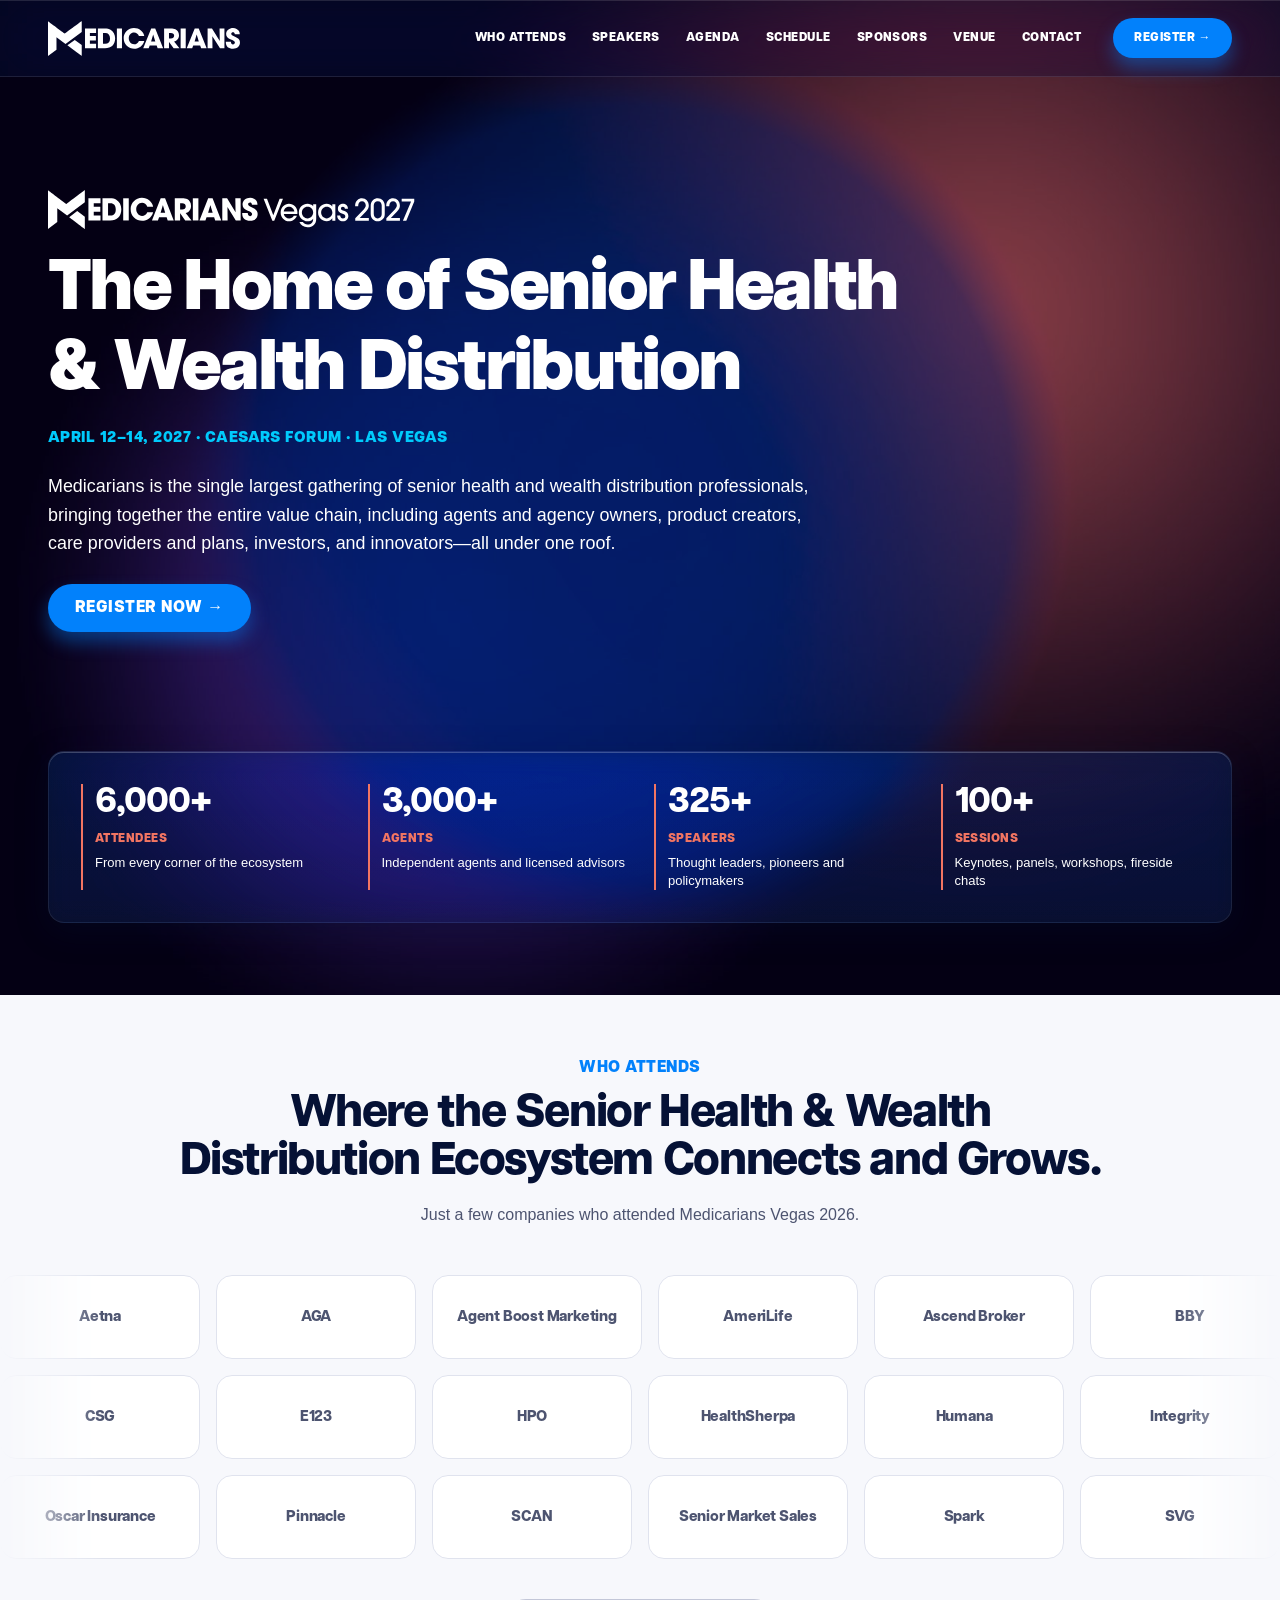
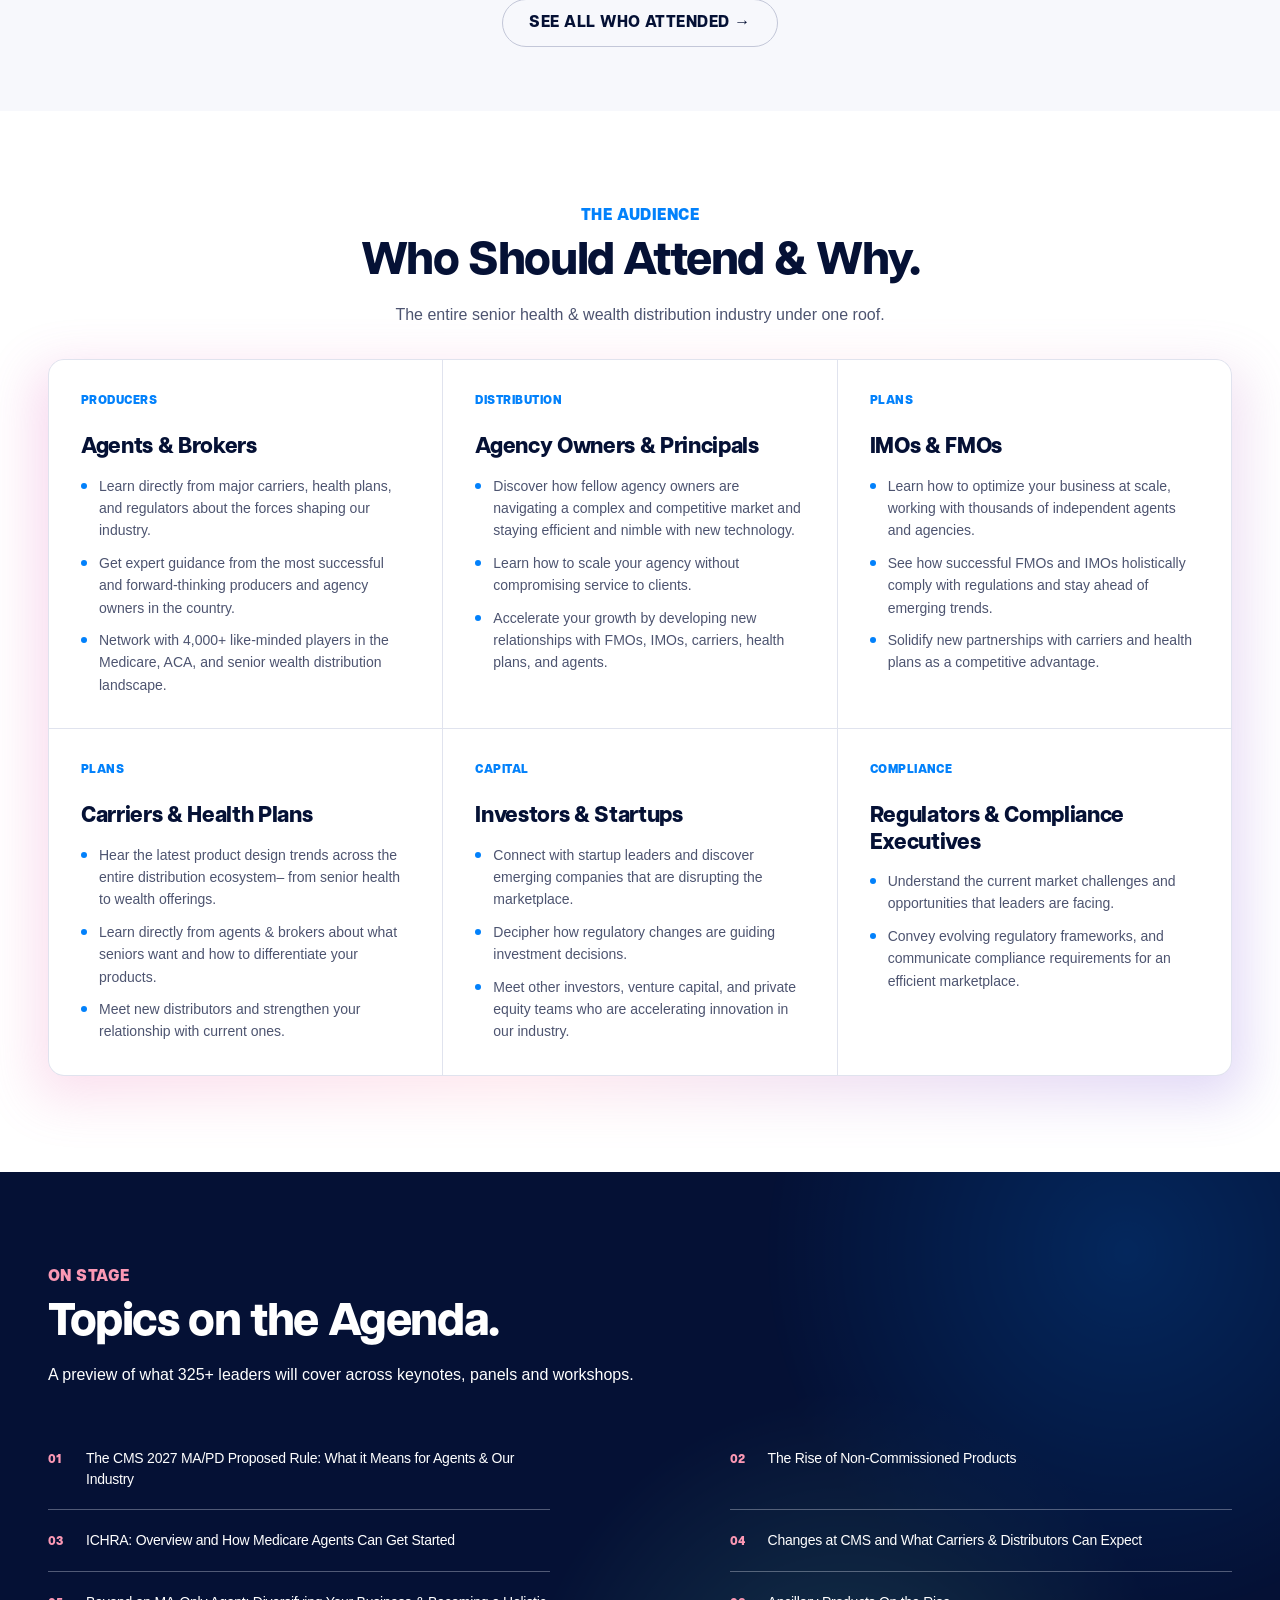
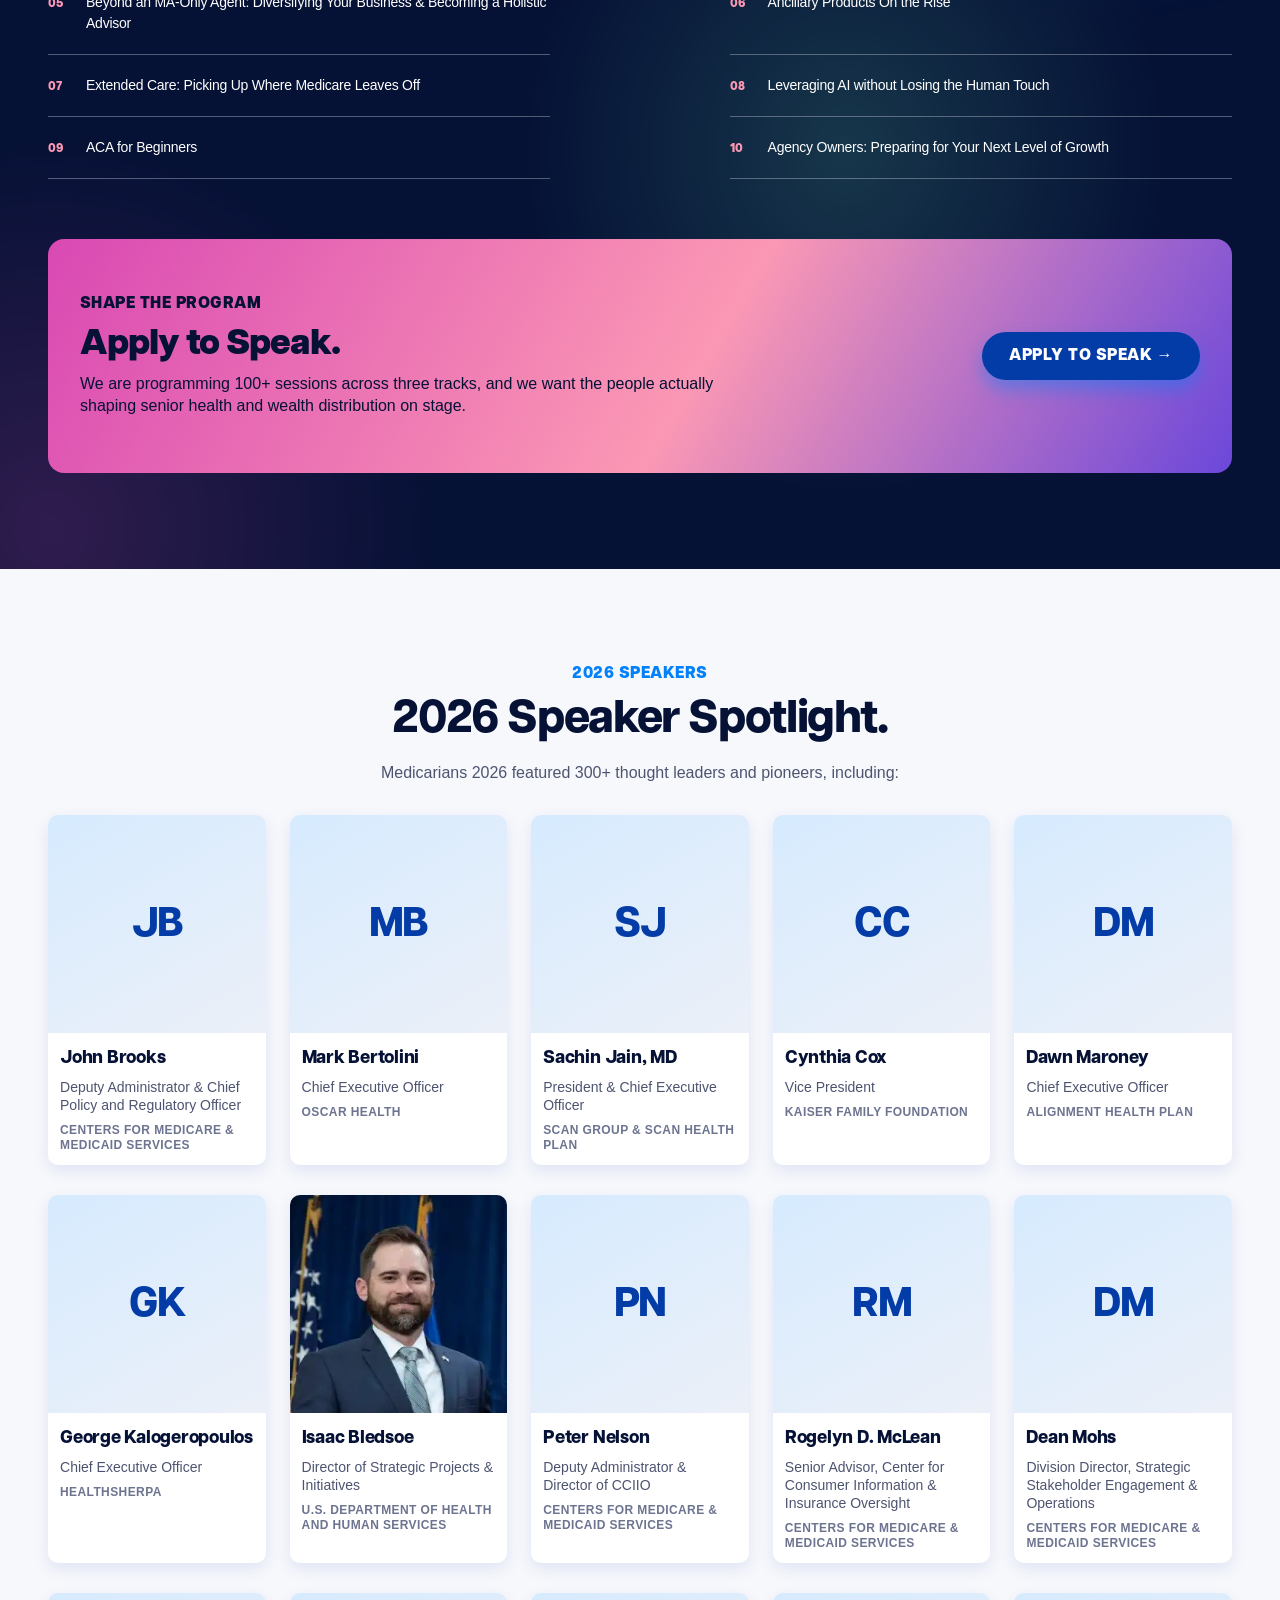
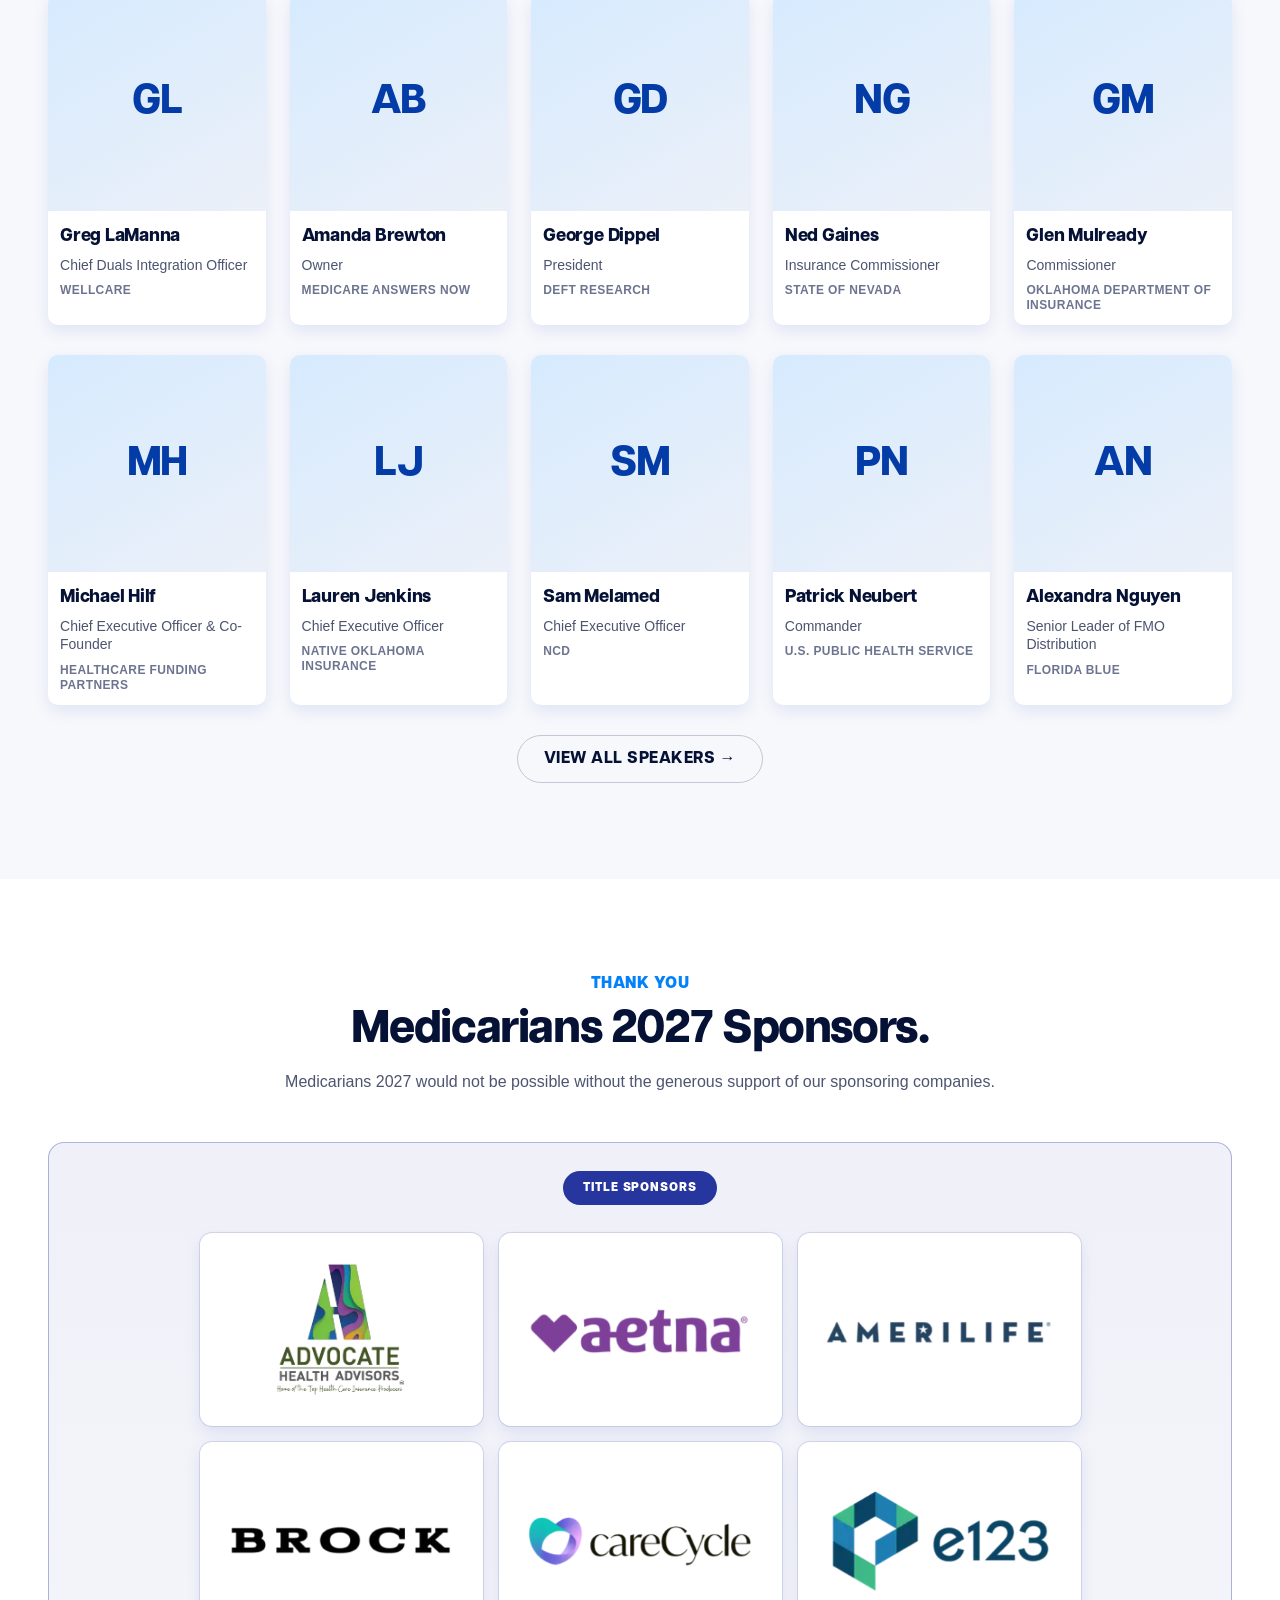
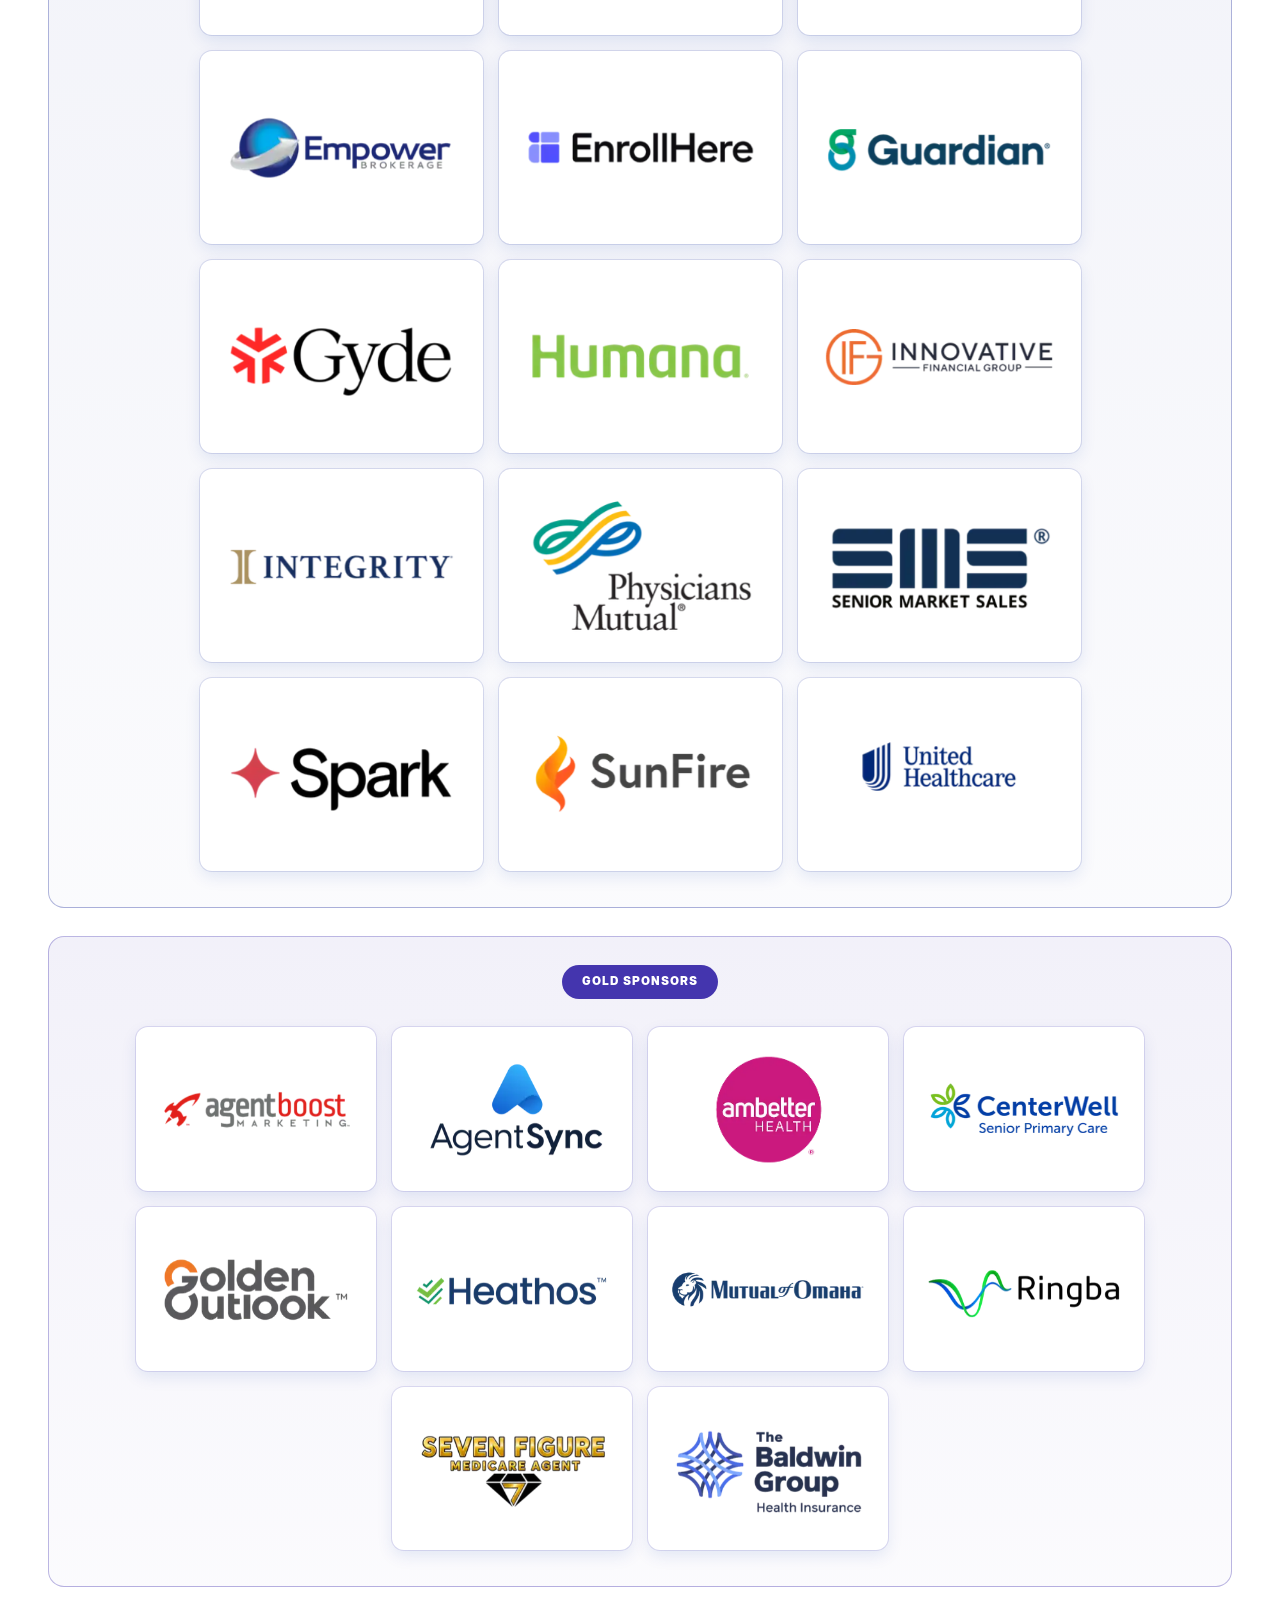
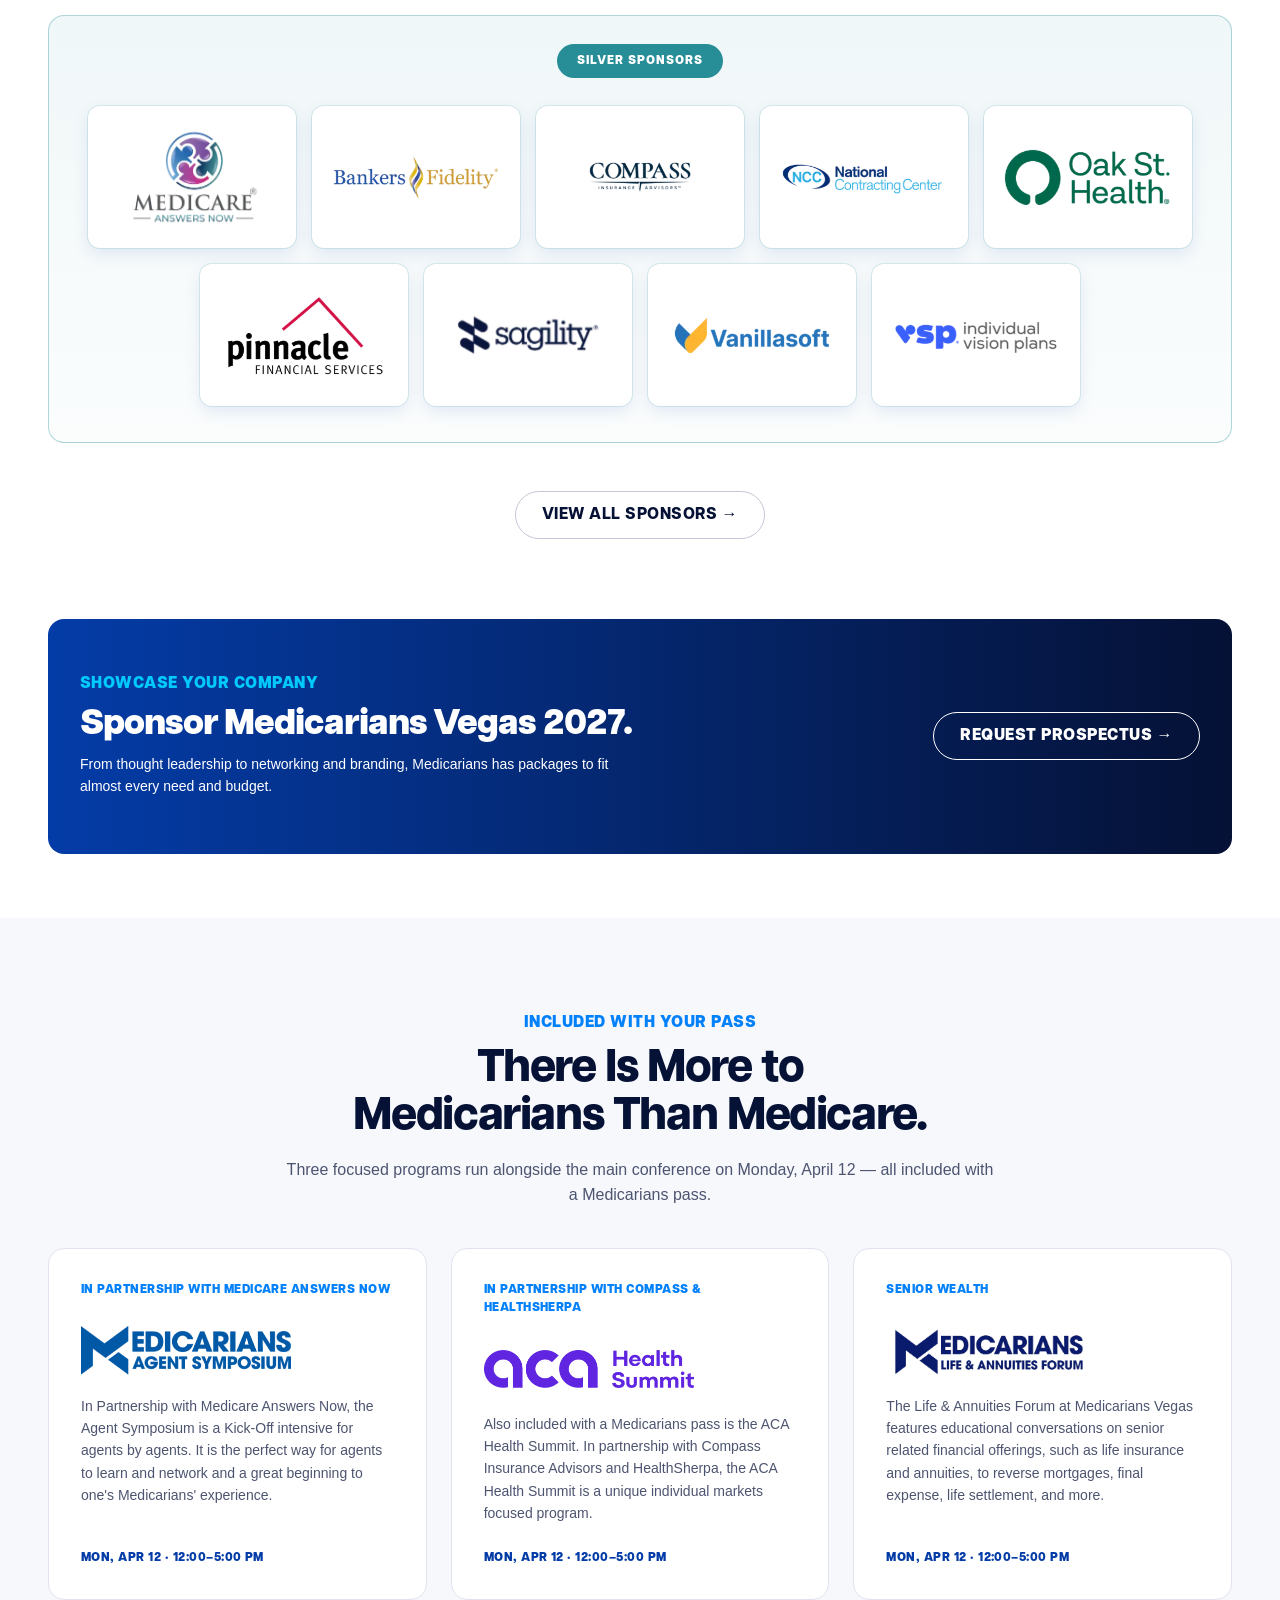
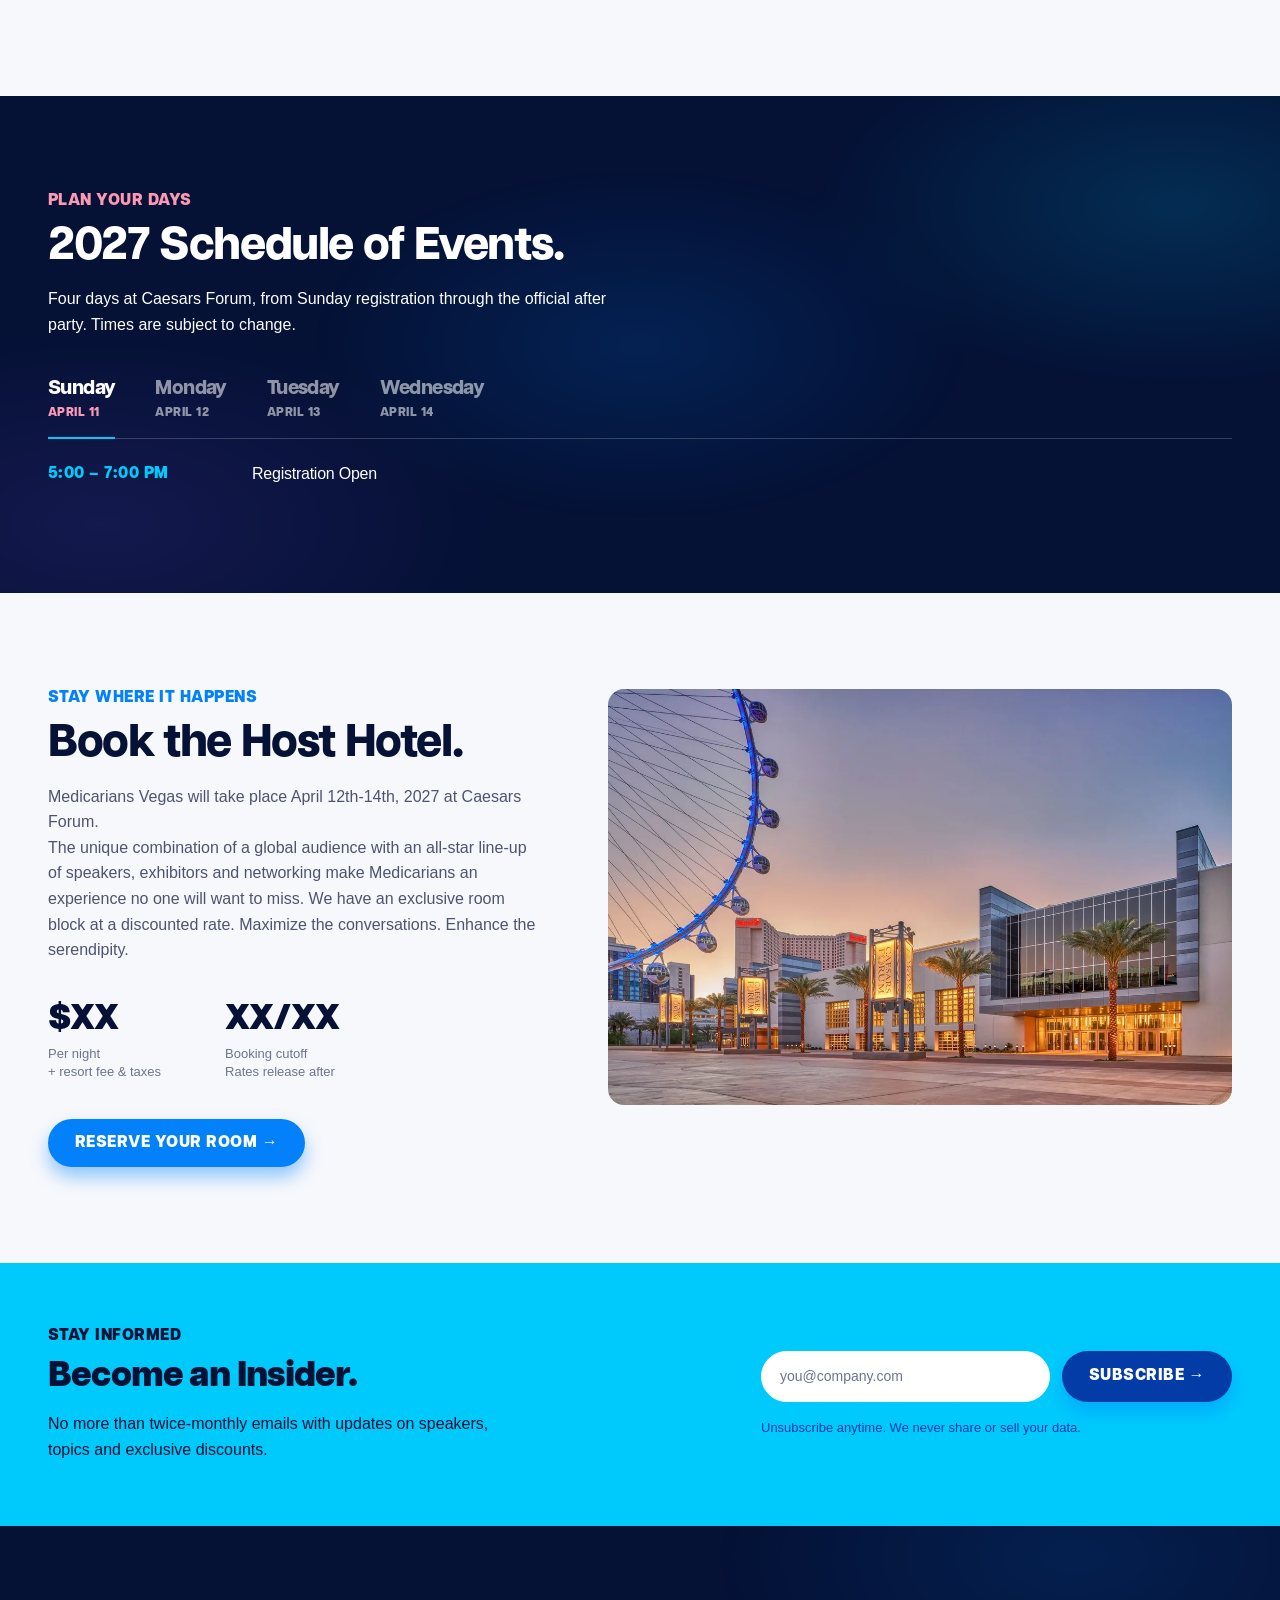
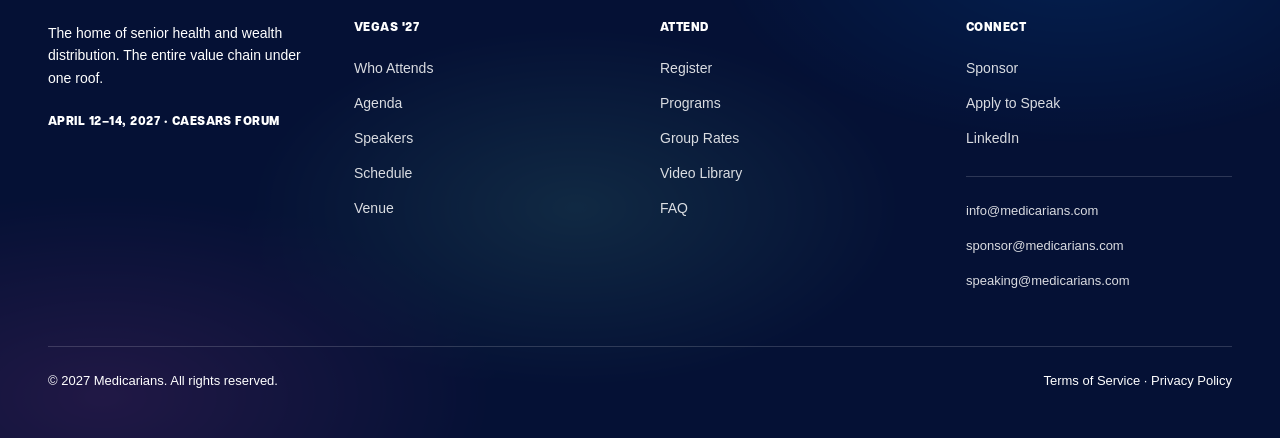
==== index.html @ 44c37743 "sponsors update" ====
<!doctype html>
<html lang="en">
<head>
<meta charset="utf-8">
<meta name="viewport" content="width=device-width, initial-scale=1">
<title>Medicarians Vegas 2027 — The Home of Senior Health &amp; Wealth Distribution</title>
<meta name="description" content="Medicarians is the single largest gathering of senior health and wealth distribution professionals. April 12–14, 2027 · Caesars Forum · Las Vegas.">
<link rel="icon" href="assets/img/logo-wordmark.svg">
<link rel="stylesheet" href="styles.css">
</head>
<body>

<a class="skip-link" href="#main">Skip to content</a>

<!-- ============================ Header ============================ -->
<header class="site-header" id="site-header">
  <div class="site-header__inner">
    <a class="site-header__logo" href="#top" aria-label="Medicarians home">
      <img src="assets/img/logo-wordmark.svg" alt="Medicarians" width="192" height="35">
    </a>

    <button class="nav-toggle" id="nav-toggle" aria-expanded="false" aria-controls="primary-nav" aria-label="Open menu">
      <span class="nav-toggle__bar"></span>
      <span class="nav-toggle__bar"></span>
      <span class="nav-toggle__bar"></span>
    </button>

    <nav class="site-nav" id="primary-nav" aria-label="Primary">
      <ul class="site-nav__list">
        <li><a href="#who-attends">Who Attends</a></li>
        <li><a href="#speakers">Speakers</a></li>
        <li><a href="#agenda">Agenda</a></li>
        <li><a href="#schedule">Schedule</a></li>
        <li><a href="#sponsors">Sponsors</a></li>
        <li><a href="#venue">Venue</a></li>
        <li><a href="#contact">Contact</a></li>
      </ul>
      <a class="btn btn--primary btn--sm site-nav__cta" href="#register">Register &rarr;</a>
    </nav>
  </div>
</header>

<main id="main">

  <!-- ============================ Hero ============================ -->
  <section class="hero" id="top">
    <div class="hero__media" aria-hidden="true">
      <img src="assets/img/hero2.jpg" alt="" width="2560" height="1705">
      <span class="hero__scrim"></span>
    </div>

    <div class="hero__inner">
      <div class="hero__copy">
        <img class="hero__lockup" src="assets/img/logo-lockup.svg" alt="Medicarians Vegas 2027" width="372" height="39">
        <h1 class="hero__title">The Home of Senior Health &amp; Wealth Distribution</h1>
        <p class="hero__date">April 12–14, 2027 · Caesars Forum · Las Vegas</p>
        <p class="hero__lede">Medicarians is the single largest gathering of senior health and wealth distribution professionals, bringing together the entire value chain, including agents and agency owners, product creators, care providers and plans, investors, and innovators—all under one roof.</p>
        <a class="btn btn--primary" href="#register" id="register">Register Now &rarr;</a>
      </div>

      <dl class="stats">
        <div class="stat">
          <dt class="stat__value" data-counter="6000" data-counter-suffix="+" data-counter-duration="1600">6,000+</dt>
          <dd class="stat__label">Attendees</dd>
          <dd class="stat__note">From every corner of the ecosystem</dd>
        </div>
        <div class="stat">
          <dt class="stat__value" data-counter="3000" data-counter-suffix="+" data-counter-duration="1600">3,000+</dt>
          <dd class="stat__label">Agents</dd>
          <dd class="stat__note">Independent agents and licensed advisors</dd>
        </div>
        <div class="stat">
          <dt class="stat__value" data-counter="325" data-counter-suffix="+" data-counter-duration="1600">325+</dt>
          <dd class="stat__label">Speakers</dd>
          <dd class="stat__note">Thought leaders, pioneers and policymakers</dd>
        </div>
        <div class="stat">
          <dt class="stat__value" data-counter="100" data-counter-suffix="+" data-counter-duration="1600">100+</dt>
          <dd class="stat__label">Sessions</dd>
          <dd class="stat__note">Keynotes, panels, workshops, fireside chats</dd>
        </div>
      </dl>
    </div>
  </section>

  <!-- ======================= Logo wall / Who attends ======================= -->
  <section class="section section--tint logo-wall" id="who-attends">
    <div class="container">
      <div class="section-head section-head--center">
        <p class="eyebrow eyebrow--blue">Who Attends</p>
        <h2 class="h2">Where the Senior Health &amp; Wealth Distribution Ecosystem Connects and Grows.</h2>
        <p class="section-head__lede">Just a few companies who attended Medicarians Vegas 2026.</p>
      </div>
    </div>

    <div class="logo-marquee" role="group" aria-label="Companies who attended Medicarians Vegas 2026">
      <div class="logo-track-wrap">
        <ul class="logo-track" style="--speed: 58s">
          <li class="logo-track__item">Aetna</li>
          <li class="logo-track__item">AGA</li>
          <li class="logo-track__item">Agent Boost Marketing</li>
          <li class="logo-track__item">AmeriLife</li>
          <li class="logo-track__item">Ascend Broker</li>
          <li class="logo-track__item">BBY</li>
          <li class="logo-track__item">Blue Cross</li>
          <li class="logo-track__item">B-Well</li>
          <li class="logo-track__item">Cigna</li>
          <li class="logo-track__item">CIA</li>
          <!-- Second copy: what makes translateX(-50%) loop seamlessly. -->
          <li class="logo-track__item" aria-hidden="true">Aetna</li>
          <li class="logo-track__item" aria-hidden="true">AGA</li>
          <li class="logo-track__item" aria-hidden="true">Agent Boost Marketing</li>
          <li class="logo-track__item" aria-hidden="true">AmeriLife</li>
          <li class="logo-track__item" aria-hidden="true">Ascend Broker</li>
          <li class="logo-track__item" aria-hidden="true">BBY</li>
          <li class="logo-track__item" aria-hidden="true">Blue Cross</li>
          <li class="logo-track__item" aria-hidden="true">B-Well</li>
          <li class="logo-track__item" aria-hidden="true">Cigna</li>
          <li class="logo-track__item" aria-hidden="true">CIA</li>
        </ul>
      </div>
      <div class="logo-track-wrap">
        <ul class="logo-track logo-track--reverse" style="--speed: 66s">
          <li class="logo-track__item">CSG</li>
          <li class="logo-track__item">E123</li>
          <li class="logo-track__item">HPO</li>
          <li class="logo-track__item">HealthSherpa</li>
          <li class="logo-track__item">Humana</li>
          <li class="logo-track__item">Integrity</li>
          <li class="logo-track__item">MAN</li>
          <li class="logo-track__item">Milliman</li>
          <li class="logo-track__item">Mutual of Omaha</li>
          <li class="logo-track__item">NCD</li>
          <!-- Second copy: what makes translateX(-50%) loop seamlessly. -->
          <li class="logo-track__item" aria-hidden="true">CSG</li>
          <li class="logo-track__item" aria-hidden="true">E123</li>
          <li class="logo-track__item" aria-hidden="true">HPO</li>
          <li class="logo-track__item" aria-hidden="true">HealthSherpa</li>
          <li class="logo-track__item" aria-hidden="true">Humana</li>
          <li class="logo-track__item" aria-hidden="true">Integrity</li>
          <li class="logo-track__item" aria-hidden="true">MAN</li>
          <li class="logo-track__item" aria-hidden="true">Milliman</li>
          <li class="logo-track__item" aria-hidden="true">Mutual of Omaha</li>
          <li class="logo-track__item" aria-hidden="true">NCD</li>
        </ul>
      </div>
      <div class="logo-track-wrap">
        <ul class="logo-track" style="--speed: 52s">
          <li class="logo-track__item">Oscar Insurance</li>
          <li class="logo-track__item">Pinnacle</li>
          <li class="logo-track__item">SCAN</li>
          <li class="logo-track__item">Senior Market Sales</li>
          <li class="logo-track__item">Spark</li>
          <li class="logo-track__item">SVG</li>
          <li class="logo-track__item">SunFire</li>
          <li class="logo-track__item">Swiss Re</li>
          <li class="logo-track__item">TLC</li>
          <li class="logo-track__item">VSP</li>
          <!-- Second copy: what makes translateX(-50%) loop seamlessly. -->
          <li class="logo-track__item" aria-hidden="true">Oscar Insurance</li>
          <li class="logo-track__item" aria-hidden="true">Pinnacle</li>
          <li class="logo-track__item" aria-hidden="true">SCAN</li>
          <li class="logo-track__item" aria-hidden="true">Senior Market Sales</li>
          <li class="logo-track__item" aria-hidden="true">Spark</li>
          <li class="logo-track__item" aria-hidden="true">SVG</li>
          <li class="logo-track__item" aria-hidden="true">SunFire</li>
          <li class="logo-track__item" aria-hidden="true">Swiss Re</li>
          <li class="logo-track__item" aria-hidden="true">TLC</li>
          <li class="logo-track__item" aria-hidden="true">VSP</li>
        </ul>
      </div>
    </div>

    <div class="container">
      <a class="btn btn--outline-dark logo-wall__cta" href="#who-attends">See All Who Attended &rarr;</a>
    </div>
  </section>

  <!-- ======================= Who should attend ======================= -->
  <section class="section audience" id="audience">
    <div class="container">
      <div class="section-head section-head--center">
        <p class="eyebrow eyebrow--blue">The Audience</p>
        <h2 class="h2">Who Should Attend &amp; Why.</h2>
        <p class="section-head__lede">The entire senior health &amp; wealth distribution industry under one roof.</p>
      </div>

      <div class="audience-plate">
        <ul class="audience-grid">
          <li class="audience-card">
            <p class="eyebrow eyebrow--blue eyebrow--sm">Producers</p>
            <h3 class="h3">Agents &amp; Brokers</h3>
            <ul class="audience-card__points">
              <li>Learn directly from major carriers, health plans, and regulators about the forces shaping our industry.</li>
              <li>Get expert guidance from the most successful and forward-thinking producers and agency owners in the country.</li>
              <li>Network with 4,000+ like-minded players in the Medicare, ACA, and senior wealth distribution landscape.</li>
            </ul>
          </li>
          <li class="audience-card">
            <p class="eyebrow eyebrow--blue eyebrow--sm">Distribution</p>
            <h3 class="h3">Agency Owners &amp; Principals</h3>
            <ul class="audience-card__points">
              <li>Discover how fellow agency owners are navigating a complex and competitive market and staying efficient and nimble with new technology.</li>
              <li>Learn how to scale your agency without compromising service to clients.</li>
              <li>Accelerate your growth by developing new relationships with FMOs, IMOs, carriers, health plans, and agents.</li>
            </ul>
          </li>
          <li class="audience-card">
            <p class="eyebrow eyebrow--blue eyebrow--sm">Plans</p>
            <h3 class="h3">IMOs &amp; FMOs</h3>
            <ul class="audience-card__points">
              <li>Learn how to optimize your business at scale, working with thousands of independent agents and agencies.</li>
              <li>See how successful FMOs and IMOs holistically comply with regulations and stay ahead of emerging trends.</li>
              <li>Solidify new partnerships with carriers and health plans as a competitive advantage.</li>
            </ul>
          </li>
          <li class="audience-card">
            <p class="eyebrow eyebrow--blue eyebrow--sm">Plans</p>
            <h3 class="h3">Carriers &amp; Health Plans</h3>
            <ul class="audience-card__points">
              <li>Hear the latest product design trends across the entire distribution ecosystem– from senior health to wealth offerings.</li>
              <li>Learn directly from agents &amp; brokers about what seniors want and how to differentiate your products.</li>
              <li>Meet new distributors and strengthen your relationship with current ones.</li>
            </ul>
          </li>
          <li class="audience-card">
            <p class="eyebrow eyebrow--blue eyebrow--sm">Capital</p>
            <h3 class="h3">Investors &amp; Startups</h3>
            <ul class="audience-card__points">
              <li>Connect with startup leaders and discover emerging companies that are disrupting the marketplace.</li>
              <li>Decipher how regulatory changes are guiding investment decisions.</li>
              <li>Meet other investors, venture capital, and private equity teams who are accelerating innovation in our industry.</li>
            </ul>
          </li>
          <li class="audience-card">
            <p class="eyebrow eyebrow--blue eyebrow--sm">Compliance</p>
            <h3 class="h3">Regulators &amp; Compliance Executives</h3>
            <ul class="audience-card__points">
              <li>Understand the current market challenges and opportunities that leaders are facing.</li>
              <li>Convey evolving regulatory frameworks, and communicate compliance requirements for an efficient marketplace.</li>
            </ul>
          </li>
        </ul>
      </div>
    </div>
  </section>

  <!-- ============================ Agenda ============================ -->
  <section class="section section--navy section--bloom agenda" id="agenda">
    <div class="container">
      <div class="section-head">
        <p class="eyebrow eyebrow--pink">On Stage</p>
        <h2 class="h2 h2--light">Topics on the Agenda.</h2>
        <p class="section-head__lede section-head__lede--light">A preview of what 325+ leaders will cover across keynotes, panels and workshops.</p>
      </div>

      <ol class="topics" id="tracks">
        <li class="topic"><span class="topic__num">01</span><span class="topic__title">The CMS 2027 MA/PD Proposed Rule: What it Means for Agents &amp; Our Industry</span></li>
        <li class="topic"><span class="topic__num">02</span><span class="topic__title">The Rise of Non-Commissioned Products</span></li>
        <li class="topic"><span class="topic__num">03</span><span class="topic__title">ICHRA: Overview and How Medicare Agents Can Get Started</span></li>
        <li class="topic"><span class="topic__num">04</span><span class="topic__title">Changes at CMS and What Carriers &amp; Distributors Can Expect</span></li>
        <li class="topic"><span class="topic__num">05</span><span class="topic__title">Beyond an MA-Only Agent: Diversifying Your Business &amp; Becoming a Holistic Advisor</span></li>
        <li class="topic"><span class="topic__num">06</span><span class="topic__title">Ancillary Products On the Rise</span></li>
        <li class="topic"><span class="topic__num">07</span><span class="topic__title">Extended Care: Picking Up Where Medicare Leaves Off</span></li>
        <li class="topic"><span class="topic__num">08</span><span class="topic__title">Leveraging AI without Losing the Human Touch</span></li>
        <li class="topic"><span class="topic__num">09</span><span class="topic__title">ACA for Beginners</span></li>
        <li class="topic"><span class="topic__num">10</span><span class="topic__title">Agency Owners: Preparing for Your Next Level of Growth</span></li>
      </ol>

      <div class="banner banner--speak" id="speak">
        <div class="banner__copy">
          <p class="eyebrow eyebrow--navy">Shape the Program</p>
          <h2 class="h3-lg h3-lg--navy">Apply to Speak.</h2>
          <p class="banner__body banner__body--navy">We are programming 100+ sessions across three tracks, and we want the people actually shaping senior health and wealth distribution on stage.</p>
        </div>
        <a class="btn btn--deep" href="#speak">Apply to Speak &rarr;</a>
      </div>
    </div>
  </section>

  <!-- ============================ Speakers ============================ -->
  <section class="section section--tint speakers" id="speakers">
    <div class="container">
      <div class="section-head section-head--center">
        <p class="eyebrow eyebrow--blue">2026 Speakers</p>
        <h2 class="h2">2026 Speaker Spotlight.</h2>
        <p class="section-head__lede">Medicarians 2026 featured 300+ thought leaders and pioneers, including:</p>
      </div>

      <ul class="speaker-grid" id="speaker-grid">
        <li class="speaker-card">
          <span class="speaker-card__photo speaker-card__photo--ph" aria-hidden="true">JB</span>
          <div class="speaker-card__body">
            <p class="speaker-card__name">John Brooks</p>
            <p class="speaker-card__role">Deputy Administrator &amp; Chief Policy and Regulatory Officer</p>
            <p class="speaker-card__org">Centers for Medicare &amp; Medicaid Services</p>
          </div>
        </li>
        <li class="speaker-card">
          <span class="speaker-card__photo speaker-card__photo--ph" aria-hidden="true">MB</span>
          <div class="speaker-card__body">
            <p class="speaker-card__name">Mark Bertolini</p>
            <p class="speaker-card__role">Chief Executive Officer</p>
            <p class="speaker-card__org">Oscar Health</p>
          </div>
        </li>
        <li class="speaker-card">
          <span class="speaker-card__photo speaker-card__photo--ph" aria-hidden="true">SJ</span>
          <div class="speaker-card__body">
            <p class="speaker-card__name">Sachin Jain, MD</p>
            <p class="speaker-card__role">President &amp; Chief Executive Officer</p>
            <p class="speaker-card__org">SCAN Group &amp; SCAN Health Plan</p>
          </div>
        </li>
        <li class="speaker-card">
          <span class="speaker-card__photo speaker-card__photo--ph" aria-hidden="true">CC</span>
          <div class="speaker-card__body">
            <p class="speaker-card__name">Cynthia Cox</p>
            <p class="speaker-card__role">Vice President</p>
            <p class="speaker-card__org">Kaiser Family Foundation</p>
          </div>
        </li>
        <li class="speaker-card">
          <span class="speaker-card__photo speaker-card__photo--ph" aria-hidden="true">DM</span>
          <div class="speaker-card__body">
            <p class="speaker-card__name">Dawn Maroney</p>
            <p class="speaker-card__role">Chief Executive Officer</p>
            <p class="speaker-card__org">Alignment Health Plan</p>
          </div>
        </li>
        <li class="speaker-card">
          <span class="speaker-card__photo speaker-card__photo--ph" aria-hidden="true">GK</span>
          <div class="speaker-card__body">
            <p class="speaker-card__name">George Kalogeropoulos</p>
            <p class="speaker-card__role">Chief Executive Officer</p>
            <p class="speaker-card__org">HealthSherpa</p>
          </div>
        </li>
        <li class="speaker-card">
          <img class="speaker-card__photo" src="assets/img/speaker.png" alt="Isaac Bledsoe" width="300" height="300" loading="lazy">
          <div class="speaker-card__body">
            <p class="speaker-card__name">Isaac Bledsoe</p>
            <p class="speaker-card__role">Director of Strategic Projects &amp; Initiatives</p>
            <p class="speaker-card__org">U.S. Department of Health and Human Services</p>
          </div>
        </li>
        <li class="speaker-card">
          <span class="speaker-card__photo speaker-card__photo--ph" aria-hidden="true">PN</span>
          <div class="speaker-card__body">
            <p class="speaker-card__name">Peter Nelson</p>
            <p class="speaker-card__role">Deputy Administrator &amp; Director of CCIIO</p>
            <p class="speaker-card__org">Centers for Medicare &amp; Medicaid Services</p>
          </div>
        </li>
        <li class="speaker-card">
          <span class="speaker-card__photo speaker-card__photo--ph" aria-hidden="true">RM</span>
          <div class="speaker-card__body">
            <p class="speaker-card__name">Rogelyn D. McLean</p>
            <p class="speaker-card__role">Senior Advisor, Center for Consumer Information &amp; Insurance Oversight</p>
            <p class="speaker-card__org">Centers for Medicare &amp; Medicaid Services</p>
          </div>
        </li>
        <li class="speaker-card">
          <span class="speaker-card__photo speaker-card__photo--ph" aria-hidden="true">DM</span>
          <div class="speaker-card__body">
            <p class="speaker-card__name">Dean Mohs</p>
            <p class="speaker-card__role">Division Director, Strategic Stakeholder Engagement &amp; Operations</p>
            <p class="speaker-card__org">Centers for Medicare &amp; Medicaid Services</p>
          </div>
        </li>
        <li class="speaker-card">
          <span class="speaker-card__photo speaker-card__photo--ph" aria-hidden="true">GL</span>
          <div class="speaker-card__body">
            <p class="speaker-card__name">Greg LaManna</p>
            <p class="speaker-card__role">Chief Duals Integration Officer</p>
            <p class="speaker-card__org">Wellcare</p>
          </div>
        </li>
        <li class="speaker-card">
          <span class="speaker-card__photo speaker-card__photo--ph" aria-hidden="true">AB</span>
          <div class="speaker-card__body">
            <p class="speaker-card__name">Amanda Brewton</p>
            <p class="speaker-card__role">Owner</p>
            <p class="speaker-card__org">Medicare Answers Now</p>
          </div>
        </li>
        <li class="speaker-card">
          <span class="speaker-card__photo speaker-card__photo--ph" aria-hidden="true">GD</span>
          <div class="speaker-card__body">
            <p class="speaker-card__name">George Dippel</p>
            <p class="speaker-card__role">President</p>
            <p class="speaker-card__org">Deft Research</p>
          </div>
        </li>
        <li class="speaker-card">
          <span class="speaker-card__photo speaker-card__photo--ph" aria-hidden="true">NG</span>
          <div class="speaker-card__body">
            <p class="speaker-card__name">Ned Gaines</p>
            <p class="speaker-card__role">Insurance Commissioner</p>
            <p class="speaker-card__org">State of Nevada</p>
          </div>
        </li>
        <li class="speaker-card">
          <span class="speaker-card__photo speaker-card__photo--ph" aria-hidden="true">GM</span>
          <div class="speaker-card__body">
            <p class="speaker-card__name">Glen Mulready</p>
            <p class="speaker-card__role">Commissioner</p>
            <p class="speaker-card__org">Oklahoma Department of Insurance</p>
          </div>
        </li>
        <li class="speaker-card">
          <span class="speaker-card__photo speaker-card__photo--ph" aria-hidden="true">MH</span>
          <div class="speaker-card__body">
            <p class="speaker-card__name">Michael Hilf</p>
            <p class="speaker-card__role">Chief Executive Officer &amp; Co-Founder</p>
            <p class="speaker-card__org">Healthcare Funding Partners</p>
          </div>
        </li>
        <li class="speaker-card">
          <span class="speaker-card__photo speaker-card__photo--ph" aria-hidden="true">LJ</span>
          <div class="speaker-card__body">
            <p class="speaker-card__name">Lauren Jenkins</p>
            <p class="speaker-card__role">Chief Executive Officer</p>
            <p class="speaker-card__org">Native Oklahoma Insurance</p>
          </div>
        </li>
        <li class="speaker-card">
          <span class="speaker-card__photo speaker-card__photo--ph" aria-hidden="true">SM</span>
          <div class="speaker-card__body">
            <p class="speaker-card__name">Sam Melamed</p>
            <p class="speaker-card__role">Chief Executive Officer</p>
            <p class="speaker-card__org">NCD</p>
          </div>
        </li>
        <li class="speaker-card">
          <span class="speaker-card__photo speaker-card__photo--ph" aria-hidden="true">PN</span>
          <div class="speaker-card__body">
            <p class="speaker-card__name">Patrick Neubert</p>
            <p class="speaker-card__role">Commander</p>
            <p class="speaker-card__org">U.S. Public Health Service</p>
          </div>
        </li>
        <li class="speaker-card">
          <span class="speaker-card__photo speaker-card__photo--ph" aria-hidden="true">AN</span>
          <div class="speaker-card__body">
            <p class="speaker-card__name">Alexandra Nguyen</p>
            <p class="speaker-card__role">Senior Leader of FMO Distribution</p>
            <p class="speaker-card__org">Florida Blue</p>
          </div>
        </li>
        <li class="speaker-card">
          <span class="speaker-card__photo speaker-card__photo--ph" aria-hidden="true">VN</span>
          <div class="speaker-card__body">
            <p class="speaker-card__name">Vipan Nikore, MD</p>
            <p class="speaker-card__role">Chief Executive Officer</p>
            <p class="speaker-card__org">Homecare Hub</p>
          </div>
        </li>
        <li class="speaker-card">
          <span class="speaker-card__photo speaker-card__photo--ph" aria-hidden="true">BN</span>
          <div class="speaker-card__body">
            <p class="speaker-card__name">B. Ronnell Nolan, HIA</p>
            <p class="speaker-card__role">Chief Executive Officer</p>
            <p class="speaker-card__org">Health Agents for America</p>
          </div>
        </li>
        <li class="speaker-card">
          <span class="speaker-card__photo speaker-card__photo--ph" aria-hidden="true">RN</span>
          <div class="speaker-card__body">
            <p class="speaker-card__name">Rohit Nuwal</p>
            <p class="speaker-card__role">Partner</p>
            <p class="speaker-card__org">TELUS Global Ventures</p>
          </div>
        </li>
        <li class="speaker-card">
          <span class="speaker-card__photo speaker-card__photo--ph" aria-hidden="true">DO</span>
          <div class="speaker-card__body">
            <p class="speaker-card__name">Duncan Orrell-Jones</p>
            <p class="speaker-card__role">Chief Executive Officer &amp; Co-Founder</p>
            <p class="speaker-card__org">Camino Mobility</p>
          </div>
        </li>
        <li class="speaker-card">
          <span class="speaker-card__photo speaker-card__photo--ph" aria-hidden="true">AP</span>
          <div class="speaker-card__body">
            <p class="speaker-card__name">Arundhati Parmar</p>
            <p class="speaker-card__role">Vice President &amp; Editor-in-Chief</p>
            <p class="speaker-card__org">MedCity News</p>
          </div>
        </li>
        <li class="speaker-card">
          <span class="speaker-card__photo speaker-card__photo--ph" aria-hidden="true">JS</span>
          <div class="speaker-card__body">
            <p class="speaker-card__name">Jared Strock</p>
            <p class="speaker-card__role">Principal &amp; Consulting Actuary</p>
            <p class="speaker-card__org">Telos Actuarial</p>
          </div>
        </li>
      </ul>

      <!-- No-JS default is every speaker visible; script.js collapses the grid. -->
      <button class="btn btn--outline-dark speakers__cta" id="speakers-toggle" type="button"
              aria-controls="speaker-grid" aria-expanded="true" hidden>View All Speakers &rarr;</button>
    </div>
  </section>

  <!-- =========================== Sponsors =========================== -->
  <section class="section sponsors" id="sponsors">
    <div class="container">
      <div class="section-head section-head--center section-head--wide">
        <p class="eyebrow eyebrow--blue">Thank You</p>
        <h2 class="h2">Medicarians 2027 Sponsors.</h2>
        <p class="section-head__lede">Medicarians 2027 would not be possible without the generous support of our sponsoring companies.</p>
      </div>

      <div class="tiers">
        <section class="tier tier--title">
          <h3 class="tier__badge">Title Sponsors</h3>
          <ul class="tier__grid">
            <li class="tier__item">
              <a class="sponsor-card" href="http://Advocateforagents.com" target="_blank" rel="noopener">
                <img src="assets/img/sponsors/advocate-health-advisors-llc.webp" alt="Advocate Health Advisors LLC" loading="lazy" decoding="async">
              </a>
            </li>
            <li class="tier__item">
              <a class="sponsor-card" href="http://www.aetnamedicare.com" target="_blank" rel="noopener">
                <img src="assets/img/sponsors/aetna.webp" alt="Aetna" loading="lazy" decoding="async">
              </a>
            </li>
            <li class="tier__item">
              <a class="sponsor-card" href="https://amerilife.com" target="_blank" rel="noopener">
                <img src="assets/img/sponsors/amerilife.webp" alt="Amerilife" loading="lazy" decoding="async">
              </a>
            </li>
            <li class="tier__item">
              <a class="sponsor-card" href="https://www.brockpartners.com/" target="_blank" rel="noopener">
                <img src="assets/img/sponsors/brock.webp" alt="Brock" loading="lazy" decoding="async">
              </a>
            </li>
            <li class="tier__item">
              <a class="sponsor-card" href="https://carecycle.ai/" target="_blank" rel="noopener">
                <img src="assets/img/sponsors/carecycle.webp" alt="careCycle" loading="lazy" decoding="async">
              </a>
            </li>
            <li class="tier__item">
              <a class="sponsor-card" href="https://e123insurtech.com/" target="_blank" rel="noopener">
                <img src="assets/img/sponsors/e123.webp" alt="e123" loading="lazy" decoding="async">
              </a>
            </li>
            <li class="tier__item">
              <a class="sponsor-card" href="https://www.empowerbrokerage.com/" target="_blank" rel="noopener">
                <img src="assets/img/sponsors/empower-brokerage.webp" alt="Empower Brokerage" loading="lazy" decoding="async">
              </a>
            </li>
            <li class="tier__item">
              <a class="sponsor-card" href="https://enrollhere.com/" target="_blank" rel="noopener">
                <img src="assets/img/sponsors/enrollhere.webp" alt="EnrollHere" loading="lazy" decoding="async">
              </a>
            </li>
            <li class="tier__item">
              <a class="sponsor-card" href="https://www.guardianlife.com/brokers/individuals-families/insurance" target="_blank" rel="noopener">
                <img src="assets/img/sponsors/guardian.webp" alt="Guardian" loading="lazy" decoding="async">
              </a>
            </li>
            <li class="tier__item">
              <a class="sponsor-card" href="https://www.gydehealth.ai/" target="_blank" rel="noopener">
                <img src="assets/img/sponsors/gyde.webp" alt="Gyde" loading="lazy" decoding="async">
              </a>
            </li>
            <li class="tier__item">
              <a class="sponsor-card" href="http://humana.com" target="_blank" rel="noopener">
                <img src="assets/img/sponsors/humana.webp" alt="Humana" loading="lazy" decoding="async">
              </a>
            </li>
            <li class="tier__item">
              <a class="sponsor-card" href="http://teamifg.com" target="_blank" rel="noopener">
                <img src="assets/img/sponsors/innovative-financial-group.webp" alt="Innovative Financial Group" loading="lazy" decoding="async">
              </a>
            </li>
            <li class="tier__item">
              <a class="sponsor-card" href="http://integritymarketing.com" target="_blank" rel="noopener">
                <img src="assets/img/sponsors/integrity.webp" alt="Integrity" loading="lazy" decoding="async">
              </a>
            </li>
            <li class="tier__item">
              <a class="sponsor-card" href="http://www.physiciansmutual.com" target="_blank" rel="noopener">
                <img src="assets/img/sponsors/physicians-mutual.webp" alt="Physicians Mutual" loading="lazy" decoding="async">
              </a>
            </li>
            <li class="tier__item">
              <a class="sponsor-card" href="http://seniormarketsales.com" target="_blank" rel="noopener">
                <img src="assets/img/sponsors/senior-market-sales.webp" alt="Senior Market Sales" loading="lazy" decoding="async">
              </a>
            </li>
            <li class="tier__item">
              <a class="sponsor-card" href="https://www.sparkadvisors.com/" target="_blank" rel="noopener">
                <img src="assets/img/sponsors/spark.webp" alt="Spark" loading="lazy" decoding="async">
              </a>
            </li>
            <li class="tier__item">
              <a class="sponsor-card" href="http://sunfireinc.com" target="_blank" rel="noopener">
                <img src="assets/img/sponsors/sunfirematrix-inc.webp" alt="SunFireMatrix Inc." loading="lazy" decoding="async">
              </a>
            </li>
            <li class="tier__item">
              <a class="sponsor-card" href="http://uhc.com" target="_blank" rel="noopener">
                <img src="assets/img/sponsors/unitedhealthcare.webp" alt="UnitedHealthcare" loading="lazy" decoding="async">
              </a>
            </li>
          </ul>
        </section>
        <section class="tier tier--gold">
          <h3 class="tier__badge">Gold Sponsors</h3>
          <ul class="tier__grid">
            <li class="tier__item">
              <a class="sponsor-card" href="https://agentboost.com" target="_blank" rel="noopener">
                <img src="assets/img/sponsors/agent-boost-logo.webp" alt="Agent Boost Logo" loading="lazy" decoding="async">
              </a>
            </li>
            <li class="tier__item">
              <a class="sponsor-card" href="https://agentsync.io/" target="_blank" rel="noopener">
                <img src="assets/img/sponsors/agentsync.webp" alt="AgentSync" loading="lazy" decoding="async">
              </a>
            </li>
            <li class="tier__item">
              <a class="sponsor-card" href="http://centene.com" target="_blank" rel="noopener">
                <img src="assets/img/sponsors/ambetter-health.webp" alt="Ambetter Health" loading="lazy" decoding="async">
              </a>
            </li>
            <li class="tier__item">
              <a class="sponsor-card" href="https://www.centerwellprimarycare.com/" target="_blank" rel="noopener">
                <img src="assets/img/sponsors/centerwell-senior-primary-care-conviva-care-center.webp" alt="CenterWell Senior Primary Care &amp; Conviva Care Center" loading="lazy" decoding="async">
              </a>
            </li>
            <li class="tier__item">
              <a class="sponsor-card" href="http://goldenoutlook.com" target="_blank" rel="noopener">
                <img src="assets/img/sponsors/golden-outlook-insurance-services.webp" alt="Golden Outlook Insurance Services" loading="lazy" decoding="async">
              </a>
            </li>
            <li class="tier__item">
              <a class="sponsor-card" href="https://www.heathos.com/" target="_blank" rel="noopener">
                <img src="assets/img/sponsors/heathos.webp" alt="Heathos" loading="lazy" decoding="async">
              </a>
            </li>
            <li class="tier__item">
              <a class="sponsor-card" href="http://www.mutualofomaha.com" target="_blank" rel="noopener">
                <img src="assets/img/sponsors/mutual-of-omaha.webp" alt="Mutual of Omaha" loading="lazy" decoding="async">
              </a>
            </li>
            <li class="tier__item">
              <a class="sponsor-card" href="https://www.ringba.com/" target="_blank" rel="noopener">
                <img src="assets/img/sponsors/ringba.webp" alt="Ringba" loading="lazy" decoding="async">
              </a>
            </li>
            <li class="tier__item">
              <a class="sponsor-card" href="https://sevenfigure.com/" target="_blank" rel="noopener">
                <img src="assets/img/sponsors/seven-figure-medicare-agent.webp" alt="Seven Figure Medicare Agent" loading="lazy" decoding="async">
              </a>
            </li>
            <li class="tier__item">
              <a class="sponsor-card" href="http://baldwin.com/health" target="_blank" rel="noopener">
                <img src="assets/img/sponsors/the-baldwin-group-health-insurance.webp" alt="The Baldwin Group Health Insurance" loading="lazy" decoding="async">
              </a>
            </li>
          </ul>
        </section>
        <section class="tier tier--silver">
          <h3 class="tier__badge">Silver Sponsors</h3>
          <ul class="tier__grid">
            <li class="tier__item">
              <a class="sponsor-card" href="https://medicareanswersnow.com/" target="_blank" rel="noopener">
                <img src="assets/img/sponsors/medicare-answers-now.webp" alt="Medicare Answers Now" loading="lazy" decoding="async">
              </a>
            </li>
            <li class="tier__item">
              <a class="sponsor-card" href="http://www.bankersfidelity.com" target="_blank" rel="noopener">
                <img src="assets/img/sponsors/bankers-fidelity.webp" alt="Bankers Fidelity" loading="lazy" decoding="async">
              </a>
            </li>
            <li class="tier__item">
              <a class="sponsor-card" href="http://insurewithcompass.com" target="_blank" rel="noopener">
                <img src="assets/img/sponsors/compass-insurance-advisors-llc.webp" alt="Compass Insurance Advisors LLC" loading="lazy" decoding="async">
              </a>
            </li>
            <li class="tier__item">
              <a class="sponsor-card" href="https://nccagent.com/" target="_blank" rel="noopener">
                <img src="assets/img/sponsors/national-contracting-center.webp" alt="National Contracting Center" loading="lazy" decoding="async">
              </a>
            </li>
            <li class="tier__item">
              <a class="sponsor-card" href="https://www.oakstreethealth.com/" target="_blank" rel="noopener">
                <img src="assets/img/sponsors/oak-street-health.webp" alt="Oak Street Health" loading="lazy" decoding="async">
              </a>
            </li>
            <li class="tier__item">
              <a class="sponsor-card" href="https://pfsinsurance.com/" target="_blank" rel="noopener">
                <img src="assets/img/sponsors/pinnacle-financial-services.webp" alt="Pinnacle Financial Services" loading="lazy" decoding="async">
              </a>
            </li>
            <li class="tier__item">
              <a class="sponsor-card" href="https://sagility.com/" target="_blank" rel="noopener">
                <img src="assets/img/sponsors/sagility.webp" alt="Sagility" loading="lazy" decoding="async">
              </a>
            </li>
            <li class="tier__item">
              <a class="sponsor-card" href="https://vanillasoft.com/" target="_blank" rel="noopener">
                <img src="assets/img/sponsors/vanillasoft.webp" alt="Vanillasoft" loading="lazy" decoding="async">
              </a>
            </li>
            <li class="tier__item">
              <a class="sponsor-card" href="https://www.individualbrokervision.com" target="_blank" rel="noopener">
                <img src="assets/img/sponsors/vsp-individual-vision-plans.webp" alt="VSP Individual Vision Plans" loading="lazy" decoding="async">
              </a>
            </li>
          </ul>
        </section>
        <div class="tiers__more" id="sponsor-more">
          <section class="tier tier--bronze">
            <h3 class="tier__badge">Bronze Sponsors</h3>
            <ul class="tier__grid" aria-label="Bronze sponsors — logos to come">
              <li class="tier__item"><span class="sponsor-card sponsor-card--empty" aria-hidden="true"></span></li>
              <li class="tier__item"><span class="sponsor-card sponsor-card--empty" aria-hidden="true"></span></li>
              <li class="tier__item"><span class="sponsor-card sponsor-card--empty" aria-hidden="true"></span></li>
              <li class="tier__item"><span class="sponsor-card sponsor-card--empty" aria-hidden="true"></span></li>
              <li class="tier__item"><span class="sponsor-card sponsor-card--empty" aria-hidden="true"></span></li>
              <li class="tier__item"><span class="sponsor-card sponsor-card--empty" aria-hidden="true"></span></li>
              <li class="tier__item"><span class="sponsor-card sponsor-card--empty" aria-hidden="true"></span></li>
              <li class="tier__item"><span class="sponsor-card sponsor-card--empty" aria-hidden="true"></span></li>
              <li class="tier__item"><span class="sponsor-card sponsor-card--empty" aria-hidden="true"></span></li>
              <li class="tier__item"><span class="sponsor-card sponsor-card--empty" aria-hidden="true"></span></li>
              <li class="tier__item"><span class="sponsor-card sponsor-card--empty" aria-hidden="true"></span></li>
              <li class="tier__item"><span class="sponsor-card sponsor-card--empty" aria-hidden="true"></span></li>
            </ul>
          </section>
          <section class="tier tier--category">
            <h3 class="tier__badge">Category Sponsors</h3>
            <ul class="tier__grid" aria-label="Category sponsors — logos to come">
              <li class="tier__item"><span class="sponsor-card sponsor-card--empty" aria-hidden="true"></span><span class="tier__category">FMO</span></li>
              <li class="tier__item"><span class="sponsor-card sponsor-card--empty" aria-hidden="true"></span><span class="tier__category">AI</span></li>
              <li class="tier__item"><span class="sponsor-card sponsor-card--empty" aria-hidden="true"></span><span class="tier__category">Dental Insurance</span></li>
              <li class="tier__item"><span class="sponsor-card sponsor-card--empty" aria-hidden="true"></span><span class="tier__category">VBC Provider</span></li>
            </ul>
          </section>
        </div>
      </div>

      <!-- No-JS default is every tier visible; script.js collapses the extras. -->
      <button class="btn btn--outline-dark sponsors__cta" id="sponsors-toggle" type="button"
              aria-controls="sponsor-more" aria-expanded="true" hidden>View All Sponsors &rarr;</button>
    </div>
  </section>

  <!-- ============================ Sponsor ============================ -->
  <section class="section section--slim sponsor" id="sponsor">
    <div class="container">
      <div class="banner banner--sponsor">
        <div class="banner__copy">
          <p class="eyebrow eyebrow--cyan">Showcase Your Company</p>
          <h2 class="h3-lg">Sponsor Medicarians Vegas 2027.</h2>
          <p class="banner__body banner__body--sm">From thought leadership to networking and branding, Medicarians has packages to fit almost every need and budget.</p>
        </div>
        <a class="btn btn--outline-light" href="#sponsor">Request Prospectus &rarr;</a>
      </div>
    </div>
  </section>

  <!-- =========================== Programs =========================== -->
  <section class="section section--tint programs" id="programs">
    <div class="container">
      <div class="section-head section-head--center section-head--wide">
        <p class="eyebrow eyebrow--blue">Included With Your Pass</p>
        <h2 class="h2">There Is More to Medicarians Than Medicare.</h2>
        <p class="section-head__lede">Three focused programs run alongside the main conference on Monday, April 12 — all included with a Medicarians pass.</p>
      </div>

      <ul class="program-grid">
        <li class="program-card">
          <p class="eyebrow eyebrow--blue eyebrow--sm">In Partnership With Medicare Answers Now</p>
          <h3 class="program-card__logo">
            <img src="assets/img/M_Agent_Symposium-Logo.png" alt="Medicarians Agent Symposium" width="417" height="98" loading="lazy">
          </h3>
          <p class="program-card__body">In Partnership with Medicare Answers Now, the Agent Symposium is a Kick-Off intensive for agents by agents. It is the perfect way for agents to learn and network and a great beginning to one's Medicarians' experience.</p>
          <p class="program-card__meta">Mon, Apr 12 · 12:00–5:00 PM</p>
        </li>
        <li class="program-card">
          <p class="eyebrow eyebrow--blue eyebrow--sm">In Partnership With Compass &amp; HealthSherpa</p>
          <h3 class="program-card__logo">
            <img src="assets/img/ACA-Logo.png" alt="ACA Health Summit" width="417" height="75" loading="lazy">
          </h3>
          <p class="program-card__body">Also included with a Medicarians pass is the ACA Health Summit. In partnership with Compass Insurance Advisors and HealthSherpa, the ACA Health Summit is a unique individual markets focused program.</p>
          <p class="program-card__meta">Mon, Apr 12 · 12:00–5:00 PM</p>
        </li>
        <li class="program-card">
          <p class="eyebrow eyebrow--blue eyebrow--sm">Senior Wealth</p>
          <h3 class="program-card__logo">
            <img src="assets/img/life-and-annuities-logo.png" alt="Medicarians Life &amp; Annuities Forum" width="556" height="173" loading="lazy">
          </h3>
          <p class="program-card__body">The Life &amp; Annuities Forum at Medicarians Vegas features educational conversations on senior related financial offerings, such as life insurance and annuities, to reverse mortgages, final expense, life settlement, and more.</p>
          <p class="program-card__meta">Mon, Apr 12 · 12:00–5:00 PM</p>
        </li>
      </ul>
    </div>
  </section>

  <!-- =========================== Schedule =========================== -->
  <section class="section section--navy section--bloom schedule" id="schedule">
    <div class="container">
      <div class="section-head">
        <p class="eyebrow eyebrow--pink">Plan Your Days</p>
        <h2 class="h2 h2--light">2027 Schedule of Events.</h2>
        <p class="section-head__lede section-head__lede--light">Four days at Caesars Forum, from Sunday registration through the official after party. Times are subject to change.</p>
      </div>

      <div class="schedule__days">
        <section class="day">
          <h3 class="day__label"><span class="day__dow">Sunday</span><span class="day__date">April 11</span></h3>
          <ol class="day__rows">
            <li class="day__row"><span class="day__time">5:00 – 7:00 PM</span><span class="day__event">Registration Open</span></li>
          </ol>
        </section>
        <section class="day">
          <h3 class="day__label"><span class="day__dow">Monday</span><span class="day__date">April 12</span></h3>
          <ol class="day__rows">
            <li class="day__row"><span class="day__time">8:00 AM – 6:30 PM</span><span class="day__event">Registration Open</span></li>
            <li class="day__row"><span class="day__time">12:00 – 5:00 PM</span><span class="day__event">Agent Symposium</span></li>
            <li class="day__row"><span class="day__time">12:00 – 5:00 PM</span><span class="day__event">Life &amp; Annuities Forum</span></li>
            <li class="day__row"><span class="day__time">12:00 – 5:00 PM</span><span class="day__event">ACA Health Summit</span></li>
            <li class="day__row"><span class="day__time">12:00 – 5:00 PM</span><span class="day__event">Tabletop Exhibits</span></li>
            <li class="day__row"><span class="day__time">5:00 – 7:00 PM</span><span class="day__event">Kick-Off Party</span></li>
          </ol>
        </section>
        <section class="day">
          <h3 class="day__label"><span class="day__dow">Tuesday</span><span class="day__date">April 13</span></h3>
          <ol class="day__rows">
            <li class="day__row"><span class="day__time">7:00 AM – 5:00 PM</span><span class="day__event">Registration Open</span></li>
            <li class="day__row"><span class="day__time">8:00 – 9:30 AM</span><span class="day__event">Breakfast</span></li>
            <li class="day__row"><span class="day__time">8:30 – 10:35 AM</span><span class="day__event">Plenary Sessions</span></li>
            <li class="day__row"><span class="day__time">10:30 AM – 5:00 PM</span><span class="day__event">Expo Hall Open</span></li>
            <li class="day__row"><span class="day__time">10:35 – 10:45 AM</span><span class="day__event">Transitions to Tracks</span></li>
            <li class="day__row"><span class="day__time">10:45 AM – 12:00 PM</span><span class="day__event">Morning Tracks</span></li>
            <li class="day__row"><span class="day__time">12:00 – 2:00 PM</span><span class="day__event">Lunch</span></li>
            <li class="day__row"><span class="day__time">2:00 – 4:15 PM</span><span class="day__event">Afternoon Tracks</span></li>
            <li class="day__row"><span class="day__time">4:00 – 5:00 PM</span><span class="day__event">Official Reception</span></li>
          </ol>
        </section>
        <section class="day">
          <h3 class="day__label"><span class="day__dow">Wednesday</span><span class="day__date">April 14</span></h3>
          <ol class="day__rows">
            <li class="day__row"><span class="day__time">7:00 AM – 3:00 PM</span><span class="day__event">Registration Open</span></li>
            <li class="day__row"><span class="day__time">8:00 – 9:30 AM</span><span class="day__event">Breakfast</span></li>
            <li class="day__row"><span class="day__time">8:30 – 10:35 AM</span><span class="day__event">Plenary Sessions</span></li>
            <li class="day__row"><span class="day__time">10:30 AM – 5:00 PM</span><span class="day__event">Expo Hall Open</span></li>
            <li class="day__row"><span class="day__time">10:35 – 10:45 AM</span><span class="day__event">Transition to Tracks</span></li>
            <li class="day__row"><span class="day__time">10:45 AM – 12:00 PM</span><span class="day__event">Morning Tracks</span></li>
            <li class="day__row"><span class="day__time">12:00 – 2:00 PM</span><span class="day__event">Lunch</span></li>
            <li class="day__row"><span class="day__time">2:00 – 4:15 PM</span><span class="day__event">Afternoon Tracks</span></li>
            <li class="day__row"><span class="day__time">4:00 – 5:00 PM</span><span class="day__event">Closing Reception</span></li>
            <li class="day__row"><span class="day__time">9:00 – 11:00 PM</span><span class="day__event">Official After Party</span></li>
          </ol>
        </section>
      </div>
    </div>
  </section>

  <!-- ============================ Venue ============================ -->
  <section class="section section--tint venue" id="venue">
    <div class="container venue__inner">
      <div class="venue__copy">
        <p class="eyebrow eyebrow--blue">Stay Where It Happens</p>
        <h2 class="h2">Book the Host Hotel.</h2>
        <p class="venue__body">Medicarians Vegas will take place April 12th-14th, 2027 at Caesars Forum.<br>The unique combination of a global audience with an all-star line-up of speakers, exhibitors and networking make Medicarians an experience no one will want to miss. We have an exclusive room block at a discounted rate. Maximize the conversations. Enhance the serendipity.</p>

        <dl class="venue-stats">
          <div class="venue-stat">
            <dt class="venue-stat__value">$XX</dt>
            <dd class="venue-stat__note">Per night<br>+ resort fee &amp; taxes</dd>
          </div>
          <div class="venue-stat">
            <dt class="venue-stat__value">XX/XX</dt>
            <dd class="venue-stat__note">Booking cutoff<br>Rates release after</dd>
          </div>
        </dl>

        <a class="btn btn--primary" href="#venue">Reserve Your Room &rarr;</a>
      </div>

      <img class="venue__photo" src="assets/img/venue.jpg" alt="The host hotel and Las Vegas skyline at dusk" width="1200" height="800" loading="lazy">
    </div>
  </section>

  <!-- ============================ Newsletter ============================ -->
  <section class="section section--slim newsletter" id="insider">
    <div class="container newsletter__inner">
      <div class="newsletter__copy">
        <p class="eyebrow eyebrow--navy">Stay Informed</p>
        <h2 class="h3-lg h3-lg--navy">Become an Insider.</h2>
        <p class="newsletter__body">No more than twice-monthly emails with updates on speakers, topics and exclusive discounts.</p>
      </div>

      <form class="newsletter__form" id="newsletter-form" novalidate>
        <div class="newsletter__row">
          <label class="visually-hidden" for="newsletter-email">Email address</label>
          <input class="newsletter__input" id="newsletter-email" type="email" name="email" placeholder="you@company.com" autocomplete="email" required>
          <button class="btn btn--deep" type="submit">Subscribe &rarr;</button>
        </div>
        <p class="newsletter__note">Unsubscribe anytime. We never share or sell your data.</p>
      </form>
    </div>
  </section>

</main>

<!-- ============================ Footer ============================ -->
<footer class="site-footer section--bloom" id="contact">
  <div class="container">
    <div class="site-footer__cols">
      <div class="site-footer__brand">
        <p class="site-footer__blurb">The home of senior health and wealth distribution. The entire value chain under one roof.</p>
        <p class="site-footer__date">April 12–14, 2027 · Caesars Forum</p>
      </div>

      <nav class="site-footer__col" aria-label="Vegas '27">
        <h2 class="site-footer__heading">Vegas '27</h2>
        <ul class="site-footer__list">
          <li><a href="#who-attends">Who Attends</a></li>
          <li><a href="#agenda">Agenda</a></li>
          <li><a href="#speakers">Speakers</a></li>
          <li><a href="#schedule">Schedule</a></li>
          <li><a href="#venue">Venue</a></li>
        </ul>
      </nav>

      <nav class="site-footer__col" aria-label="Attend">
        <h2 class="site-footer__heading">Attend</h2>
        <ul class="site-footer__list">
          <li><a href="#register">Register</a></li>
          <li><a href="#programs">Programs</a></li>
          <li><a href="#insider">Group Rates</a></li>
          <li><a href="#insider">Video Library</a></li>
          <li><a href="#insider">FAQ</a></li>
        </ul>
      </nav>

      <div class="site-footer__col">
        <h2 class="site-footer__heading">Connect</h2>
        <ul class="site-footer__list">
          <li><a href="#sponsors">Sponsor</a></li>
          <li><a href="#speak">Apply to Speak</a></li>
          <li><a href="#insider">LinkedIn</a></li>
        </ul>
        <ul class="site-footer__list site-footer__list--mail">
          <li><a href="mailto:info@medicarians.com">info@medicarians.com</a></li>
          <li><a href="mailto:sponsor@medicarians.com">sponsor@medicarians.com</a></li>
          <li><a href="mailto:speaking@medicarians.com">speaking@medicarians.com</a></li>
        </ul>
      </div>
    </div>

    <div class="site-footer__bottom">
      <p>© 2027 Medicarians. All rights reserved.</p>
      <p><a href="#insider">Terms of Service</a> · <a href="#insider">Privacy Policy</a></p>
    </div>
  </div>
</footer>

<script src="script.js"></script>
</body>
</html>
---- styles.css ----
/* =========================================================================
   Medicarians Vegas 2027 — prototype stylesheet
   Figma: 6wbPIuKFZEt5jGwWaKqKVC (node 11:1498)
   ========================================================================= */

/* ---------------------------------------------------------------- Fonts --
   Both display weights the design uses: Extra Bold (800) for section headings
   and card titles, Heavy (900) for the hero headline, nav, buttons and
   eyebrows.

   Served as OTF because that's what was supplied and there's no converter on
   this machine. ~68KB each, fine for a prototype — `woff2_compress` would
   roughly halve them for production.
   -------------------------------------------------------------------------- */
@font-face {
  font-family: "Articulat CF";
  src: url("assets/fonts/Articulat_CF_Extra_Bold.otf") format("opentype");
  font-weight: 800;
  font-style: normal;
  font-display: swap;
}
@font-face {
  font-family: "Articulat CF";
  src: url("assets/fonts/Articulat_CF_Heavy.otf") format("opentype");
  font-weight: 900;
  font-style: normal;
  font-display: swap;
}

/* --------------------------------------------------------------- Tokens -- */
:root {
  --navy: #051135;
  --blue: #0281fb;
  --blue-deep: #043ca7;
  --cyan: #00cafc;
  --coral: #f27562;
  --pink: #fb98b4;
  --violet: #6b47da;

  /* From the brand guidelines — the two spectrum colours the palette was
     missing. Used only by the bloom plates below. */
  --teal: #5ecba1;
  --magenta: #d949b3;

  --ink-muted: #4d5470;
  --ink-faint: #6d7490;
  --line: #e0e3ee;
  --line-strong: #c3c7d8;
  --surface: #f7f8fc;

  --font-display: "Articulat CF", "Helvetica Neue", Helvetica, Arial, sans-serif;
  --font-body: "Helvetica Neue", Helvetica, Inter, system-ui, -apple-system, Arial, sans-serif;

  --gutter: 48px;
  --maxw: 1344px;

  --r-sm: 10px;
  --r-md: 16px;
  --r-pill: 999px;

  --shadow-blue: 0 10px 18px rgba(2, 129, 251, 0.42);
  --shadow-pink: 0 10px 18px rgba(251, 152, 180, 0.24);
  --shadow-card: 0 6px 16px rgba(4, 60, 167, 0.1);

  --header-h: 77px;
}

/* ----------------------------------------------------------------- Base -- */
*,
*::before,
*::after { box-sizing: border-box; }

html {
  scroll-behavior: smooth;
  scroll-padding-top: calc(var(--header-h) + 8px);
  -webkit-text-size-adjust: 100%;
}

body {
  margin: 0;
  background: #fff;
  color: var(--navy);
  font-family: var(--font-body);
  font-size: 16px;
  line-height: 1.5;
  overflow-x: hidden;
}

img { display: block; max-width: 100%; height: auto; }

a { color: inherit; text-decoration: none; }

h1, h2, h3, p, ul, ol, dl, dd, dt, figure { margin: 0; }
ul, ol { padding: 0; list-style: none; }

button { font: inherit; color: inherit; }

:focus-visible {
  outline: 3px solid var(--cyan);
  outline-offset: 3px;
  border-radius: 4px;
}

.visually-hidden {
  position: absolute;
  width: 1px; height: 1px;
  margin: -1px; padding: 0;
  overflow: hidden;
  clip: rect(0 0 0 0);
  white-space: nowrap;
  border: 0;
}

.skip-link {
  position: absolute;
  top: -100px;
  left: 16px;
  z-index: 100;
  padding: 12px 20px;
  background: #fff;
  color: var(--navy);
  border-radius: 0 0 var(--r-sm) var(--r-sm);
  font-family: var(--font-display);
  font-weight: 900;
  font-size: 12px;
  letter-spacing: 0.48px;
  text-transform: uppercase;
  transition: top 0.18s ease;
}
.skip-link:focus { top: 0; }

/* ------------------------------------------------------------ Utilities -- */
.container {
  width: 100%;
  max-width: calc(var(--maxw) + var(--gutter) * 2);
  margin-inline: auto;
  padding-inline: var(--gutter);
}

.section { padding-block: 96px; }
.section--slim { padding-block: 64px; }
.section--tint { background: var(--surface); }
.section--navy { background: var(--navy); color: #fff; }

/* ------------------------------------------------------------ Bloom plates --
   The brand's "Bloom Plates" device: two or three soft-edged radial colour
   fields over ink. Their plates are full-bleed artwork, whereas these sit
   behind body copy, so the blooms are held well back from full strength — see
   --bloom-strength. The guidelines' rule is "place copy over the calm side",
   so each section below moves the bloom centres away from its reading column.

   z-index:-1 on the layer plus isolation on the section keeps it behind the
   content without needing a z-index on every child — same trick as the hero.
   ---------------------------------------------------------------------------- */
.section--bloom {
  position: relative;
  isolation: isolate;
  overflow: hidden;
}
.section--bloom::before {
  content: "";
  position: absolute;
  inset: 0;
  z-index: -1;
  background:
    radial-gradient(46% 60% at var(--bloom-a-at, 78% 12%),
      var(--bloom-a, var(--blue)) 0%, transparent 62%),
    radial-gradient(50% 65% at var(--bloom-b-at, 15% 85%),
      var(--bloom-b, var(--magenta)) 0%, transparent 62%),
    radial-gradient(40% 55% at var(--bloom-c-at, 60% 60%),
      var(--bloom-c, var(--teal)) 0%, transparent 65%);
  opacity: var(--bloom-strength, 0.2);
  pointer-events: none;
}

/* -------------------------------------------------------------- Type ----- */
.eyebrow {
  font-family: var(--font-display);
  font-weight: 900;
  font-size: 16px;
  line-height: 18px;
  letter-spacing: 0.48px;
  text-transform: uppercase;
}
.eyebrow--sm { font-size: 12px; }
.eyebrow--blue { color: var(--blue); }
.eyebrow--pink { color: var(--pink); }
.eyebrow--cyan { color: var(--cyan); }
.eyebrow--navy { color: var(--navy); }
.eyebrow--light { color: #fff; }

.h2 {
  margin-top: 12px;
  font-family: var(--font-display);
  font-weight: 800;
  font-size: clamp(30px, 3.6vw, 48px);
  line-height: 1.05;
  letter-spacing: -0.03em;
  color: var(--navy);
  text-wrap: balance;
}
.h2--light { color: #fff; }

.h3 {
  font-family: var(--font-display);
  font-weight: 800;
  font-size: 22px;
  line-height: 26.4px;
  letter-spacing: -0.33px;
  color: var(--navy);
}

.h3-lg {
  margin-top: 12px;
  font-family: var(--font-display);
  font-weight: 900;
  font-size: clamp(26px, 3vw, 36px);
  line-height: 1.05;
  letter-spacing: -0.03em;
  color: #fff;
}
.h3-lg--navy { color: var(--navy); }

.section-head { max-width: 588px; }
/* For headings the 588px cap breaks badly. 720px is the narrowest width that
   fits "There Is More to Medicarians Than Medicare." in two lines, and it also
   clears the 604px that "Medicarians 2027 Sponsors." needs to stay on one —
   that heading only overflows the 588px cap once the clamp tops out at 48px,
   i.e. at 1440px and wider. */
.section-head--wide { max-width: 720px; }
.section-head--center {
  margin-inline: auto;
  text-align: center;
}
.section-head__lede {
  margin-top: 16px;
  font-size: 16px;
  line-height: 25.6px;
  color: var(--ink-muted);
}
.section-head__lede--light { color: #fff; }

/* ------------------------------------------------------------- Buttons --- */
.btn {
  display: inline-flex;
  align-items: center;
  justify-content: center;
  gap: 8px;
  padding: 14px 26px;
  border: 1.5px solid transparent;
  border-radius: var(--r-pill);
  font-family: var(--font-display);
  font-weight: 900;
  font-size: 16px;
  line-height: 18px;
  letter-spacing: 0.48px;
  text-transform: uppercase;
  white-space: nowrap;
  cursor: pointer;
  transition: transform 0.15s ease, background-color 0.15s ease,
              box-shadow 0.15s ease, color 0.15s ease, border-color 0.15s ease;
}
.btn:hover { transform: translateY(-1px); }
.btn:active { transform: translateY(0); }

.btn--sm { padding: 10px 20px; font-size: 12px; }

.btn--primary {
  background: var(--blue);
  color: #fff;
  box-shadow: var(--shadow-blue);
}
.btn--primary:hover { background: #0a72da; }

.btn--deep {
  background: var(--blue-deep);
  color: #fff;
  box-shadow: var(--shadow-blue);
}
.btn--deep:hover { background: #05339a; }

.btn--pink {
  background: var(--pink);
  color: #fff;
  box-shadow: var(--shadow-pink);
}
.btn--pink:hover { background: #f9829f; }

.btn--outline-light {
  border-color: #fff;
  color: #fff;
}
.btn--outline-light:hover { background: #fff; color: var(--navy); }

.btn--outline-dark {
  background: transparent; /* <button> would otherwise fall back to buttonface */
  border-color: var(--line-strong);
  color: var(--navy);
  font-weight: 800;
}
.btn--outline-dark:hover { border-color: var(--navy); background: var(--navy); color: #fff; }

/* =========================================================== Site header == */
/* Fixed from the first pixel rather than swapping absolute → fixed past the
   hero, so it's genuinely sticky the whole way down.

   The glass is the iOS recipe: heavy blur plus saturation (the saturate is what
   stops the backdrop going flat and grey), a low-alpha fill, a hairline top
   border, and an inset highlight along the top edge for the specular cue.
   .is-stuck just deepens it once there's content rather than hero behind. */
.site-header {
  position: fixed;
  inset: 0 0 auto;
  z-index: 50;
  background: rgba(5, 17, 53, 0.4);
  -webkit-backdrop-filter: blur(24px) saturate(180%);
  backdrop-filter: blur(24px) saturate(180%);
  border-bottom: 1px solid rgba(255, 255, 255, 0.1);
  box-shadow: inset 0 1px 0 rgba(255, 255, 255, 0.12);
  transition: background-color 0.3s ease, border-color 0.3s ease,
              box-shadow 0.3s ease, backdrop-filter 0.3s ease;
}
.site-header.is-stuck {
  background: rgba(5, 17, 53, 0.72);
  -webkit-backdrop-filter: blur(30px) saturate(180%);
  backdrop-filter: blur(30px) saturate(180%);
  border-bottom-color: rgba(255, 255, 255, 0.14);
  box-shadow: inset 0 1px 0 rgba(255, 255, 255, 0.14),
              0 8px 32px rgba(5, 17, 53, 0.3);
}

/* No backdrop-filter (older Safari/Firefox without the flag): fall back to an
   opaque bar, since translucent-without-blur is unreadable over photography. */
@supports not ((backdrop-filter: blur(1px)) or (-webkit-backdrop-filter: blur(1px))) {
  .site-header { background: rgba(5, 17, 53, 0.88); }
  .site-header.is-stuck { background: rgba(5, 17, 53, 0.96); }
}

.site-header__inner {
  display: flex;
  align-items: center;
  justify-content: space-between;
  gap: 24px;
  width: 100%;
  max-width: calc(var(--maxw) + var(--gutter) * 2);
  margin-inline: auto;
  padding: 18px var(--gutter);
}

.site-header__logo img { width: 192px; height: 35px; }

.site-nav {
  display: flex;
  align-items: center;
  gap: 32px;
}
.site-nav__list {
  display: flex;
  align-items: center;
  gap: 26px;
}
.site-nav__list a {
  position: relative;
  display: block;
  padding-block: 4px;
  font-family: var(--font-display);
  font-weight: 900;
  font-size: 12px;
  line-height: 18px;
  letter-spacing: 0.48px;
  text-transform: uppercase;
  color: #fff;
}
.site-nav__list a::after {
  content: "";
  position: absolute;
  left: 0; bottom: 0;
  width: 100%; height: 2px;
  background: var(--cyan);
  transform: scaleX(0);
  transform-origin: left;
  transition: transform 0.18s ease;
}
.site-nav__list a:hover::after { transform: scaleX(1); }

/* Hamburger — hidden until the nav stops fitting */
.nav-toggle {
  display: none;
  flex-direction: column;
  justify-content: center;
  gap: 5px;
  width: 44px;
  height: 44px;
  padding: 0 10px;
  background: none;
  border: 0;
  cursor: pointer;
}
.nav-toggle__bar {
  display: block;
  height: 2px;
  background: #fff;
  border-radius: 2px;
  transition: transform 0.22s ease, opacity 0.18s ease;
}
.nav-toggle[aria-expanded="true"] .nav-toggle__bar:nth-child(1) { transform: translateY(7px) rotate(45deg); }
.nav-toggle[aria-expanded="true"] .nav-toggle__bar:nth-child(2) { opacity: 0; }
.nav-toggle[aria-expanded="true"] .nav-toggle__bar:nth-child(3) { transform: translateY(-7px) rotate(-45deg); }

/* ================================================================== Hero == */
.hero {
  position: relative;
  isolation: isolate;
  display: flex;
  min-height: 995px;
  padding-block: calc(var(--header-h) + 113px) 72px;
  overflow: hidden;
}
.hero__media {
  position: absolute;
  inset: 0;
  z-index: -1;
}
.hero__media img {
  width: 100%;
  height: 100%;
  object-fit: cover;
  object-position: center;
}
/* Light touch: the hero art is already a deep-navy gradient, so this only has to
   settle the brighter cyan band rather than darken a photo. */
.hero__scrim {
  position: absolute;
  inset: 0;
  background: rgba(8, 0, 41, 0.50);
}

.hero__inner {
  display: flex;
  flex-direction: column;
  gap: 48px;
  width: 100%;
  max-width: calc(var(--maxw) + var(--gutter) * 2);
  margin-inline: auto;
  padding-inline: var(--gutter);
}

.hero__copy {
  flex: 1 1 auto;
  display: flex;
  flex-direction: column;
  align-items: flex-start;
}

.hero__lockup {
  width: min(372px, 80%);
  height: auto;
}

.hero__title {
  max-width: 864px;
  margin-top: 20px;
  font-family: var(--font-display);
  font-weight: 900;
  font-size: clamp(34px, 5.6vw, 72px);
  line-height: 1.11;
  letter-spacing: -0.037em;
  color: #fff;
  text-wrap: balance;
}

.hero__date {
  margin-top: 20px;
  font-family: var(--font-display);
  font-weight: 900;
  font-size: clamp(13px, 1.2vw, 16px);
  line-height: 1.3;
  letter-spacing: 0.48px;
  text-transform: uppercase;
  color: var(--cyan);
}

.hero__lede {
  max-width: 783px;
  margin-top: 24px;
  font-size: clamp(16px, 1.4vw, 18px);
  line-height: 1.6;
  color: #fff;
}

.hero__copy .btn { margin-top: 26px; }

/* The one primary CTA on the page gets a slow cyan breath on top of the shared
   blue drop shadow. Scoped to the hero so the header's Register button and the
   in-page CTAs stay quiet — a glow only reads as emphasis while it's rare.

   The 0% frame is the resting look. Reduced motion is handled explicitly at the
   end of this file rather than by the blanket duration reset — see the note
   there. The keyframes restate --shadow-blue because box-shadow animates as a
   whole list; dropping it mid-cycle would make the button jump off its shadow. */
@keyframes hero-cta-glow {
  0%, 100% { box-shadow: var(--shadow-blue), 0 0 16px 0 rgba(107, 71, 218, 0.80); }
  50%      { box-shadow: var(--shadow-blue), 0 0 30px 6px rgba(107, 71, 218, 0.80); }
}
.hero__copy .btn--primary {
  animation: hero-cta-glow 3.2s ease-in-out infinite;
}
/* Hover already has its own lift and colour shift; the pulse on top of that
   reads as flicker, so hold the bright frame steady while pointing at it. */
.hero__copy .btn--primary:hover {
  animation: none;
  box-shadow: var(--shadow-blue), 0 0 20px 12px rgba(48, 65, 255, 0.30);
}

/* Hero stats */
/* Same glass as the header. The fill is a top-to-bottom gradient rather than a
   flat tint — that vertical falloff plus the inset top highlight is what reads
   as a pane of glass instead of a translucent box. A little brand blue is mixed
   into the lower stop so it doesn't go colourless over the hero. */
.stats {
  display: grid;
  grid-template-columns: repeat(4, 1fr);
  gap: 28px;
  padding: 32px;
  background:
    linear-gradient(180deg, rgba(255, 255, 255, 0.003), rgba(255, 255, 255, 0.02)),
    linear-gradient(180deg, rgba(2, 129, 251, 0.1), rgba(2, 129, 251, 0.04)),
    rgba(5, 17, 53, 0.34);
  border: 1px solid rgba(255, 255, 255, 0.08);
  border-radius: var(--r-md);
  -webkit-backdrop-filter: blur(28px) saturate(180%);
  backdrop-filter: blur(12px) saturate(180%);
  box-shadow: inset 0 1px 0 rgba(255, 255, 255, 0.22),
              0 8px 32px rgba(5, 17, 53, 0.28);
}

@supports not ((backdrop-filter: blur(1px)) or (-webkit-backdrop-filter: blur(1px))) {
  .stats { background: rgba(5, 17, 53, 0.72); }
}
.stat {
  padding-left: 12px;
  border-left: 2px solid var(--coral);
}
.stat__value {
  font-family: var(--font-display);
  font-weight: 800;
  font-size: clamp(28px, 2.8vw, 36px);
  line-height: 1;
  letter-spacing: -0.03em;
  color: #fff;
}
.stat__label {
  margin-top: 10px;
  font-family: var(--font-display);
  font-weight: 900;
  font-size: 12px;
  line-height: 18px;
  letter-spacing: 0.48px;
  text-transform: uppercase;
  color: var(--coral);
}
.stat__note {
  margin-top: 6px;
  font-size: 13px;
  line-height: 18.2px;
  color: #fff;
}

/* ========================================================= Logo wall ====== */
.logo-wall { padding-block: 64px; }

/* This heading runs the full container width in the design, unlike the
   588px-capped headers elsewhere. */
.logo-wall .section-head { max-width: none; }

/* --- Marquee ------------------------------------------------------------
   Three full-bleed rows, the middle one running the other way. Each track
   holds the row's names twice and slides exactly one copy width, so the loop
   is seamless with no JS.
   ------------------------------------------------------------------------ */
.logo-marquee {
  display: flex;
  flex-direction: column;
  gap: 16px;
  margin-top: 48px;
}

.logo-track-wrap {
  overflow: hidden;
  /* Fade both ends into the section tint so rows don't hard-cut at the edge. */
  -webkit-mask-image: linear-gradient(to right, transparent, #000 8%, #000 92%, transparent);
  mask-image: linear-gradient(to right, transparent, #000 8%, #000 92%, transparent);
}

.logo-track {
  display: flex;
  width: max-content;
  animation: logo-marquee var(--speed, 60s) linear infinite;
}
.logo-track--reverse { animation-direction: reverse; }

/* Let people stop it to actually read a name. */
.logo-track-wrap:hover .logo-track,
.logo-track-wrap:focus-within .logo-track { animation-play-state: paused; }

/* The gap lives on the item rather than the track: with `gap`, two copies plus
   the seam between them don't total exactly twice one copy, so translateX(-50%)
   slips by half a gap every lap. Folding the gap into the item makes the halves
   exact. */
.logo-track__item {
  flex: none;
  display: flex;
  align-items: center;
  justify-content: center;
  min-width: 200px;
  height: 84px;
  margin-right: 16px;
  padding: 0 24px;
  background: #fff;
  border: 1px solid var(--line);
  border-radius: var(--r-md);
  font-family: var(--font-display);
  font-weight: 800;
  font-size: 15px;
  line-height: 1.25;
  letter-spacing: -0.2px;
  text-align: center;
  white-space: nowrap;
  color: var(--ink-muted);
}

@keyframes logo-marquee {
  from { transform: translateX(0); }
  to { transform: translateX(-50%); }
}

.logo-wall__cta {
  display: flex;
  width: fit-content;
  margin: 40px auto 0;
}

/* ========================================================== Audience ====== */
/* The bloom-plate device again, dialled down to a halo: the same magenta →
   pink → violet ramp as the "Apply to Speak" banner, blurred out behind the
   grid so it reads as a coloured shadow. It needs its own wrapper because the
   grid clips its children to draw the 1px hairlines. */
.audience-plate {
  position: relative;
  isolation: isolate;
  margin-top: 32px;
}
.audience-plate::before {
  content: "";
  position: absolute;
  /* Held off the top edge and allowed to spill low and wide, so the halo sits
     under the grid rather than ringing it evenly. */
  inset: 10px -12px -22px;
  z-index: -1;
  border-radius: var(--r-md);
  background: linear-gradient(120deg, var(--magenta) 0%, var(--pink) 55%, var(--violet) 100%);
  opacity: 0.22;
  filter: blur(26px);
  pointer-events: none;
}

.audience-grid {
  display: grid;
  grid-template-columns: repeat(3, 1fr);
  gap: 1px;
  background: var(--line);
  border: 1px solid var(--line);
  border-radius: var(--r-md);
  overflow: hidden;
}
.audience-card {
  position: relative;
  display: flex;
  flex-direction: column;
  min-height: 250px;
  padding: 32px;
  background: #fff;
  transition: background-color 0.22s ease, box-shadow 0.22s ease;
}

/* The cards aren't links, so hover stays a soft highlight rather than anything
   that promises a click. The inset ring rather than a border keeps the grid's
   hairlines from shifting. */
.audience-card:hover {
  background: color-mix(in srgb, var(--pink) 8%, #fff);
  box-shadow: inset 0 0 0 1px color-mix(in srgb, var(--magenta) 28%, transparent);
}
.audience-card .h3 { margin-top: 24px; }
.audience-card__points {
  display: flex;
  flex-direction: column;
  gap: 10px;
  margin-top: 14px;
}
.audience-card__points li {
  position: relative;
  padding-left: 18px;
  font-size: 14px;
  line-height: 22.4px;
  color: var(--ink-muted);
}
.audience-card__points li::before {
  content: "";
  position: absolute;
  left: 0;
  top: 8px;
  width: 6px;
  height: 6px;
  border-radius: 50%;
  background: var(--blue);
  transition: background-color 0.22s ease;
}
.audience-card:hover .audience-card__points li::before { background: var(--magenta); }

/* ========================================================== Programs ====== */
.program-grid {
  display: grid;
  grid-template-columns: repeat(3, 1fr);
  gap: 24px;
  margin-top: 40px;
}
.program-card {
  display: flex;
  flex-direction: column;
  padding: 32px;
  background: #fff;
  border: 1px solid var(--line);
  border-radius: var(--r-md);
}
/* The logos are wordmarks carrying the programme name, so they stand in for the
   card heading — the h3 keeps its accessible name from the img alt.
   Normalised on WIDTH, not height: two of the three are Medicarians lockups
   sharing one wordmark, and matching heights across their different aspect
   ratios rendered that shared wordmark at two different sizes. The height cap
   is only a backstop, and the fixed row keeps the copy below aligned. */
.program-card__logo {
  display: flex;
  align-items: center;
  min-height: 64px;
  margin-top: 20px;
}
.program-card__logo img {
  width: auto;
  height: auto;
  max-width: min(210px, 100%);
  max-height: 64px;
}

.program-card__body {
  margin-top: 12px;
  font-size: 14px;
  line-height: 22.4px;
  color: var(--ink-muted);
}
/* margin-top:auto pins the date to the bottom so the three cards agree even
   though their copy runs to different lengths. */
.program-card__meta {
  margin-top: auto;
  padding-top: 24px;
  font-family: var(--font-display);
  font-weight: 900;
  font-size: 12px;
  line-height: 18px;
  letter-spacing: 0.48px;
  text-transform: uppercase;
  color: var(--blue-deep);
}

/* Copy runs top-left in both navy sections, so the bloom centres are pushed
   right and low to keep the reading column calm. The two use different spectrum
   pairs so they don't read as the same plate twice. */
.agenda {
  --bloom-a-at: 88% 8%;
  --bloom-b-at: 4% 96%;
  --bloom-c-at: 66% 58%;
  --bloom-strength: 0.2;
}
.schedule {
  --bloom-a: var(--cyan);
  --bloom-b: var(--violet);
  --bloom-c: var(--blue);
  --bloom-a-at: 92% 22%;
  --bloom-b-at: 8% 86%;
  --bloom-c-at: 50% 50%;
  --bloom-strength: 0.15;
}
/* Lowest of the three — the footer is nearly all 13–14px link text. */
.site-footer {
  --bloom-a-at: 84% 6%;
  --bloom-b-at: 8% 92%;
  --bloom-c-at: 45% 55%;
  --bloom-strength: 0.13;
}

/* ============================================================ Agenda ====== */
.topics {
  display: grid;
  grid-template-columns: repeat(2, minmax(0, 536px));
  justify-content: space-between;
  column-gap: clamp(48px, 14vw, 268px);
  margin-top: 40px;
}
.topic {
  display: flex;
  align-items: baseline;
  gap: 22px;
  padding-block: 20px;
  border-bottom: 1px solid rgba(224, 227, 238, 0.35);
}
.topic__num {
  flex: 0 0 16px;
  font-family: var(--font-display);
  font-weight: 900;
  font-size: 12px;
  line-height: 18px;
  letter-spacing: 0.48px;
  color: var(--pink);
}
.topic__title {
  font-size: 14px;
  line-height: 20.8px;
  letter-spacing: -0.24px;
  color: #fff;
}

/* Shared promo banner (Apply to Speak / Sponsor) */
.banner {
  display: flex;
  align-items: center;
  justify-content: space-between;
  gap: 40px;
  margin-top: 40px;
  padding: 56px 32px;
  border-radius: var(--r-md);
}
.banner--speak {
  margin-top: 60px;
  background: linear-gradient(120deg, var(--magenta) 0%, var(--pink) 55%, var(--violet) 100%);
}
.banner--sponsor {
  margin-top: 0;
  background: linear-gradient(90deg, var(--blue-deep), var(--navy));
}
.banner__copy { max-width: 678px; }
.banner__body {
  margin-top: 10px;
  font-size: 16px;
  line-height: 22.4px;
  color: #fff;
}
.banner__body--sm { font-size: 14px; max-width: 534px; }
/* For the light gradient on --speak; the sponsor banner stays white on ink. */
.banner__body--navy { color: var(--navy); }

/* ========================================================== Speakers ====== */
/* Flex rather than grid: 26 speakers don't divide evenly by any sensible column
   count, and this centres the short final row instead of leaving it orphaned
   hard-left. --cols is the only thing the breakpoints need to change. */
.speaker-grid {
  --cols: 5;
  --col-gap: 24px;
  display: flex;
  flex-wrap: wrap;
  justify-content: center;
  gap: 30px var(--col-gap);
  margin-top: 30px;
}
.speaker-card {
  flex: 0 1 calc((100% - var(--col-gap) * (var(--cols) - 1)) / var(--cols));
  display: flex;
  flex-direction: column;
  gap: 16px;
  padding-bottom: 12px;
  background: #fff;
  border-radius: var(--r-sm);
  box-shadow: var(--shadow-card);
  overflow: hidden;
  transition: transform 0.18s ease, box-shadow 0.18s ease;
}
.speaker-card:hover {
  transform: translateY(-4px);
  box-shadow: 0 14px 28px rgba(4, 60, 167, 0.16);
}
.speaker-card__photo {
  width: 100%;
  aspect-ratio: 1 / 1;
  object-fit: cover;
}

/* Only one real headshot has been sourced. The rest get a monogram rather than
   that person's face repeated under 25 other people's names. */
.speaker-card__photo--ph {
  display: flex;
  align-items: center;
  justify-content: center;
  background: linear-gradient(150deg, rgba(2, 129, 251, 0.16), rgba(4, 60, 167, 0.08));
  font-family: var(--font-display);
  font-weight: 800;
  font-size: clamp(26px, 3.2vw, 42px);
  line-height: 1;
  letter-spacing: -0.03em;
  color: var(--blue-deep);
}
.speaker-card__body {
  display: flex;
  flex-direction: column;
  gap: 9px;
  padding-inline: 12px;
}
.speaker-card__name {
  font-family: var(--font-display);
  font-weight: 800;
  font-size: 18px;
  line-height: 1.1;
  letter-spacing: -0.24px;
  color: var(--navy);
}
.speaker-card__role {
  font-size: 14px;
  line-height: 18.2px;
  color: var(--ink-muted);
}
.speaker-card__org {
  font-size: 12px;
  font-weight: 700;
  line-height: 15px;
  letter-spacing: 0.4px;
  text-transform: uppercase;
  color: var(--ink-faint);
}

/* Collapsed, the grid shows four full rows and folds the rest behind the CTA.
   The cut follows --cols, so each breakpoint restates it: 4 rows is 20 cards at
   5 columns, 16 at 4, and so on. Rules only ever add hiding, never undo it, so
   the narrower breakpoints just stack on top of this one. */
.speaker-grid.is-collapsed .speaker-card:nth-child(n + 21) { display: none; }

.speakers__cta {
  display: flex;
  width: fit-content;
  margin: 30px auto 0;
}
/* Beats the display:flex above so the no-JS `hidden` attribute still holds. */
.speakers__cta[hidden] { display: none; }

/* ========================================================== Schedule ====== */
.schedule__days { margin-top: 40px; }

/* --- Day tabs -----------------------------------------------------------
   Built by script.js. Without it every day stays stacked and visible, so
   everything below is scoped to .is-tabbed. The cyan underline is the same
   device the header nav uses.
   ------------------------------------------------------------------------ */
.sched-tabs {
  display: flex;
  flex-wrap: wrap;
  gap: 4px 40px;
  margin-top: 40px;
  border-bottom: 1px solid rgba(224, 227, 238, 0.22);
}

.sched-tab {
  position: relative;
  display: flex;
  flex-direction: column;
  gap: 5px;
  padding: 0 0 16px;
  background: none;
  border: 0;
  text-align: left;
  color: rgba(255, 255, 255, 0.55);
  cursor: pointer;
  transition: color 0.18s ease;
}
.sched-tab:hover { color: rgba(255, 255, 255, 0.88); }
.sched-tab.is-on { color: #fff; }

.sched-tab::after {
  content: "";
  position: absolute;
  left: 0;
  right: 0;
  bottom: -1px;
  height: 2px;
  background: var(--cyan);
  transform: scaleX(0);
  transform-origin: left;
  transition: transform 0.22s ease;
}
.sched-tab.is-on::after { transform: scaleX(1); }

.sched-tab__dow {
  font-family: var(--font-display);
  font-weight: 800;
  font-size: 20px;
  line-height: 1.1;
  letter-spacing: -0.03em;
}
.sched-tab__date {
  font-family: var(--font-display);
  font-weight: 900;
  font-size: 12px;
  line-height: 18px;
  letter-spacing: 0.48px;
  text-transform: uppercase;
  color: inherit;
  transition: color 0.18s ease;
}
.sched-tab.is-on .sched-tab__date { color: var(--pink); }

/* In tabbed mode the tab carries the day label, so the in-panel one goes. */
.schedule.is-tabbed .schedule__days { margin-top: 0; }
.schedule.is-tabbed .day__label { display: none; }
.schedule.is-tabbed .day {
  display: none;
  padding-block: 12px 0;
  border: 0;
}
.schedule.is-tabbed .day.is-on { display: block; }

.schedule.is-tabbed .day.is-on .day__row {
  animation: sched-row-in 0.42s ease both;
  animation-delay: var(--d, 0s);
}
@keyframes sched-row-in {
  from { opacity: 0; transform: translateY(6px); }
  to { opacity: 1; transform: none; }
}

.day {
  display: grid;
  grid-template-columns: 220px minmax(0, 1fr);
  gap: 32px;
  padding-block: 32px;
  border-top: 1px solid rgba(224, 227, 238, 0.22);
}
.day:last-child { border-bottom: 1px solid rgba(224, 227, 238, 0.22); }

.day__label {
  display: flex;
  flex-direction: column;
  gap: 6px;
}
.day__dow {
  font-family: var(--font-display);
  font-weight: 800;
  font-size: 24px;
  line-height: 1.1;
  letter-spacing: -0.03em;
  color: #fff;
}
.day__date {
  font-family: var(--font-display);
  font-weight: 900;
  font-size: 12px;
  line-height: 18px;
  letter-spacing: 0.48px;
  text-transform: uppercase;
  color: var(--pink);
}

.day__rows {
  display: flex;
  flex-direction: column;
}
.day__row {
  display: grid;
  grid-template-columns: 180px minmax(0, 1fr);
  gap: 24px;
  padding-block: 11px;
  border-bottom: 1px solid rgba(224, 227, 238, 0.14);
}
.day__row:last-child { border-bottom: 0; }
.day__time {
  font-family: var(--font-display);
  font-weight: 900;
  font-size: 16px;
  line-height: 24px;
  letter-spacing: 0.48px;
  text-transform: uppercase;
  color: var(--cyan);
}
.day__event {
  font-size: 16px;
  line-height: 24px;
  letter-spacing: -0.24px;
  color: #fff;
}

/* ========================================================== Sponsors ====== */
/* Each tier is a bordered plate that carries its own accent colour, with the
   logos sitting on white cards inside it — the arrangement the live site uses.
   Rank reads through card scale and plate colour rather than ordering alone. */
.tiers {
  display: flex;
  flex-direction: column;
  gap: 28px;
  margin-top: 48px;
}
.tier {
  --tier: var(--blue-deep);
  --card-w: 208px;
  display: flex;
  flex-direction: column;
  align-items: center;
  gap: 28px;
  padding: 28px 28px 36px;
  background: linear-gradient(180deg,
    color-mix(in srgb, var(--tier) 7%, #fff) 0%,
    color-mix(in srgb, var(--tier) 2%, #fff) 100%);
  border: 1.5px solid color-mix(in srgb, var(--tier) 35%, transparent);
  border-radius: var(--r-md);
}
.tier__badge {
  margin: 0;
  padding: 8px 20px;
  background: var(--tier);
  border-radius: var(--r-pill);
  font-family: var(--font-display);
  font-weight: 900;
  font-size: 12px;
  line-height: 18px;
  letter-spacing: 0.96px;
  text-transform: uppercase;
  color: #fff;
  white-space: nowrap;
}
.tier__grid {
  display: flex;
  flex-wrap: wrap;
  justify-content: center;
  gap: 16px;
  width: 100%;
  margin: 0;
  padding: 0;
  list-style: none;
}
.tier__item {
  display: flex;
  flex-direction: column;
  gap: 10px;
  flex: 0 0 var(--card-w);
  max-width: 100%;
}

/* Cards keep the live site's landscape crop so wordmark-heavy logos have room
   to breathe. */
.sponsor-card {
  display: flex;
  align-items: center;
  justify-content: center;
  width: 100%;
  aspect-ratio: 283 / 193;
  /* Flex min-height:auto would let a tall logo push the card past its ratio. */
  min-height: 0;
  overflow: hidden;
  padding: calc(var(--card-w) * 0.1);
  background: #fff;
  border-radius: 12px;
  box-shadow:
    0 0 0 1px color-mix(in srgb, var(--tier) 14%, transparent),
    var(--shadow-card);
  transition: transform 0.25s ease, box-shadow 0.25s ease;
}
a.sponsor-card:hover,
a.sponsor-card:focus-visible {
  transform: translateY(-4px);
  box-shadow:
    0 0 0 1px color-mix(in srgb, var(--tier) 45%, transparent),
    0 12px 24px rgba(4, 60, 167, 0.16);
}
.sponsor-card img {
  max-width: 100%;
  max-height: 100%;
  width: auto;
  height: auto;
  object-fit: contain;
  /* The source logos ship on white; multiply keeps any stray matte invisible. */
  mix-blend-mode: multiply;
}

/* Placeholder for tiers whose logos aren't in the prototype yet. */
.sponsor-card--empty {
  background: repeating-linear-gradient(
    -45deg, #fff 0 10px, color-mix(in srgb, var(--tier) 6%, #fff) 10px 20px);
}
.tier__category {
  font-family: var(--font-display);
  font-weight: 900;
  font-size: 11px;
  line-height: 16px;
  letter-spacing: 0.44px;
  text-transform: uppercase;
  text-align: center;
  color: var(--ink-faint);
}

.tier--title  { --tier: #27359e; --card-w: 283px; }
/* 240 rather than the source's 245 so ten gold cards fall as a clean 5 × 2. */
.tier--gold   { --tier: #4435ae; --card-w: 240px; }
.tier--silver { --tier: #278e98; --card-w: 208px; }
.tier--bronze,
.tier--category { --tier: #6d7490; --card-w: 208px; }

/* Tiers past silver fold away behind the CTA; script.js sets this. */
.tiers__more {
  display: flex;
  flex-direction: column;
  gap: 28px;
}
.tiers__more[hidden] { display: none; }

.sponsors__cta {
  display: flex;
  width: fit-content;
  margin: 48px auto 0;
}

/* One-off for the sponsors → sponsor-banner seam only. The CTA already carries
   48px of air above it, so the section's full 96px below it plus the banner's
   64px above reads as a hole. Both halves are trimmed on their own selectors
   rather than on .section / .section--slim, which would move every seam on the
   page. 56 + 24 = 80px, and both must be repeated in the breakpoints below —
   the generic rules there come later in the file and would otherwise win. */
.sponsors { padding-bottom: 56px; }
.sponsor { padding-top: 24px; }

/* ============================================================= Venue ====== */
.venue__inner {
  display: flex;
  align-items: flex-start;
  justify-content: space-between;
  gap: 64px;
}
.venue__copy { flex: 1 1 588px; max-width: 645px; }
.venue__body {
  margin-top: 16px;
  font-size: 16px;
  line-height: 25.6px;
  color: var(--ink-muted);
}
.venue__photo {
  flex: 0 1 624px;
  width: 624px;
  height: 416px;
  object-fit: cover;
  border-radius: var(--r-md);
}

.venue-stats {
  display: flex;
  flex-wrap: wrap;
  gap: 64px;
  margin-block: 38px;
}
.venue-stat__value {
  font-family: var(--font-display);
  font-weight: 900;
  font-size: 36px;
  line-height: 1;
  letter-spacing: -1.08px;
  color: var(--navy);
}
.venue-stat__note {
  margin-top: 8px;
  font-size: 13px;
  line-height: 18.2px;
  color: var(--ink-faint);
}

/* ======================================================== Newsletter ====== */
.newsletter { background: var(--cyan); }
.newsletter__inner {
  display: flex;
  align-items: center;
  justify-content: space-between;
  gap: 48px;
}
.newsletter__copy { flex: 1 1 471px; max-width: 471px; }
.newsletter__body {
  margin-top: 16px;
  font-size: 16px;
  line-height: 25.6px;
  color: var(--navy);
}

.newsletter__form { flex: 0 1 471px; }
.newsletter__row {
  display: flex;
  gap: 12px;
}
.newsletter__input {
  flex: 1 1 auto;
  min-width: 0;
  height: 51px;
  padding: 14px 18px;
  background: #fff;
  border: 1px solid #fff;
  border-radius: var(--r-pill);
  font-family: var(--font-body);
  font-size: 14px;
  line-height: 21px;
  color: var(--navy);
}
.newsletter__input::placeholder { color: var(--ink-faint); }
.newsletter__input:focus-visible { outline-color: var(--blue-deep); }
.newsletter__row .btn { flex: 0 0 auto; height: 51px; }
.newsletter__note {
  margin-top: 16px;
  font-size: 13px;
  line-height: 20.8px;
  color: var(--blue-deep);
}

/* =========================================================== Footer ======= */
.site-footer {
  padding-block: 96px 48px;
  background: var(--navy);
  color: #fff;
}
.site-footer__cols {
  display: grid;
  grid-template-columns: repeat(4, 1fr);
  gap: 40px;
}
.site-footer__blurb {
  max-width: 296px;
  font-size: 14px;
  line-height: 22.4px;
}
.site-footer__date {
  margin-top: 24px;
  font-family: var(--font-display);
  font-weight: 900;
  font-size: 12px;
  line-height: 18px;
  letter-spacing: 0.48px;
  text-transform: uppercase;
}
.site-footer__heading {
  font-family: var(--font-display);
  font-weight: 900;
  font-size: 12px;
  line-height: 12.6px;
  letter-spacing: 0.48px;
  text-transform: uppercase;
}
.site-footer__list { margin-top: 16px; }
.site-footer__list a {
  display: block;
  padding-block: 7px;
  font-size: 14px;
  line-height: 21px;
  color: rgba(255, 255, 255, 0.85);
  transition: color 0.15s ease;
}
.site-footer__list a:hover { color: var(--cyan); }

.site-footer__list--mail {
  margin-top: 20px;
  padding-top: 16px;
  border-top: 1px solid rgba(255, 255, 255, 0.16);
}
.site-footer__list--mail a {
  font-size: 13px;
  overflow-wrap: anywhere;
}

.site-footer__bottom {
  display: flex;
  align-items: center;
  justify-content: space-between;
  gap: 16px;
  margin-top: 48px;
  padding-top: 24px;
  border-top: 1px solid rgba(255, 255, 255, 0.16);
  font-size: 13px;
  line-height: 19.5px;
}
.site-footer__bottom a { transition: color 0.15s ease; }
.site-footer__bottom a:hover { color: var(--cyan); }

/* =========================================================================
   Responsive
   ========================================================================= */

/* --- 1180px: nav collapses, dense grids ease off ------------------------- */
@media (max-width: 1180px) {
  :root { --gutter: 32px; }

  .nav-toggle { display: flex; }

  .site-nav {
    position: absolute;
    top: 100%;
    left: 0;
    right: 0;
    flex-direction: column;
    align-items: stretch;
    gap: 8px;
    padding: 16px var(--gutter) 28px;
    background: rgba(5, 17, 53, 0.82);
    -webkit-backdrop-filter: blur(30px) saturate(180%);
    backdrop-filter: blur(30px) saturate(180%);
    border-bottom: 1px solid rgba(255, 255, 255, 0.12);
    box-shadow: 0 18px 40px rgba(5, 17, 53, 0.35);
    /* The header is fixed, so on a short screen the panel would otherwise run
       off the bottom with no way to reach the last links. */
    max-height: calc(100vh - var(--header-h));
    max-height: calc(100dvh - var(--header-h));
    overflow-y: auto;
    overscroll-behavior: contain;
    /* collapsed by default */
    display: none;
  }
  .site-nav.is-open { display: flex; }

  .site-nav__list {
    flex-direction: column;
    align-items: stretch;
    gap: 0;
  }
  .site-nav__list a {
    padding-block: 14px;
    font-size: 14px;
    border-bottom: 1px solid rgba(255, 255, 255, 0.12);
  }
  .site-nav__list a::after { display: none; }
  .site-nav__cta {
    margin-top: 20px;
    align-self: flex-start;
    font-size: 14px;
    padding: 14px 26px;
  }

  .speaker-grid { --cols: 4; }
  .speaker-grid.is-collapsed .speaker-card:nth-child(n + 17) { display: none; }
  .venue__photo { flex-basis: 45%; width: 45%; height: 360px; }

  .day { grid-template-columns: 170px minmax(0, 1fr); gap: 24px; }
  .day__row { grid-template-columns: 165px minmax(0, 1fr); gap: 16px; }
}

/* --- 900px: two-up everywhere, banners stack ----------------------------- */
@media (max-width: 900px) {
  .tier--title  { --card-w: 220px; }
  .tier--gold   { --card-w: 200px; }
  .tier--silver,
  .tier--bronze,
  .tier--category { --card-w: 180px; }

  .section { padding-block: 72px; }
  .section--slim { padding-block: 56px; }
  .sponsors { padding-bottom: 48px; }
  .sponsor { padding-top: 20px; }

  .hero {
    min-height: 0;
    padding-block: calc(var(--header-h) + 72px) 56px;
  }
  .hero__inner { gap: 40px; }

  .stats { grid-template-columns: repeat(2, 1fr); gap: 24px; }

  .audience-grid { grid-template-columns: repeat(2, 1fr); }
  .speaker-grid { --cols: 3; }
  .speaker-grid.is-collapsed .speaker-card:nth-child(n + 13) { display: none; }

  .program-grid { grid-template-columns: 1fr; gap: 16px; }
  .program-card__meta { margin-top: 20px; padding-top: 0; }

  .day {
    grid-template-columns: minmax(0, 1fr);
    gap: 16px;
    padding-block: 28px;
  }

  .topics {
    grid-template-columns: minmax(0, 1fr);
    column-gap: 0;
  }

  .banner {
    flex-direction: column;
    align-items: flex-start;
    gap: 28px;
    padding: 40px 28px;
  }
  .banner .btn { width: 100%; }

  .venue__inner { flex-direction: column; gap: 40px; }
  .venue__copy { flex: 1 1 auto; max-width: none; }
  .venue__photo {
    flex: 1 1 auto;
    width: 100%;
    height: auto;
    aspect-ratio: 3 / 2;
  }

  .newsletter__inner { flex-direction: column; align-items: stretch; gap: 32px; }
  .newsletter__copy, .newsletter__form { flex: 1 1 auto; max-width: none; }

  .site-footer { padding-block: 72px 40px; }
  .site-footer__cols { grid-template-columns: repeat(2, 1fr); gap: 40px 32px; }
  .site-footer__brand { grid-column: 1 / -1; }
}

/* --- 640px: single column ------------------------------------------------ */
@media (max-width: 640px) {
  :root { --gutter: 24px; }

  .section { padding-block: 56px; }
  .section--slim { padding-block: 48px; }
  .sponsors { padding-bottom: 40px; }
  .sponsor { padding-top: 16px; }

  .hero { padding-block: calc(var(--header-h) + 56px) 48px; }
  .hero__copy .btn,
  .speakers__cta,
  .logo-wall__cta,
  .sponsors__cta { width: 100%; }

  /* 2×2 rather than a single column — four stacked stats pushed the hero CTA
     well below the fold. */
  .stats {
    grid-template-columns: repeat(2, 1fr);
    gap: 20px 16px;
    padding: 20px;
  }
  .stat { padding-left: 10px; }
  .stat__value { font-size: clamp(22px, 6vw, 30px); }
  .stat__label { margin-top: 8px; }

  /* The notes ran to three lines each in a half-width column. Hidden visually
     rather than removed, so the figures still read the same to a screen
     reader as they do on desktop. */
  .stat__note {
    position: absolute;
    width: 1px;
    height: 1px;
    margin: -1px;
    padding: 0;
    overflow: hidden;
    clip: rect(0 0 0 0);
    white-space: nowrap;
    border: 0;
  }

  .logo-marquee { gap: 12px; margin-top: 32px; }
  .logo-track__item {
    min-width: 150px;
    height: 68px;
    margin-right: 12px;
    padding: 0 18px;
    font-size: 13px;
  }

  .audience-grid { grid-template-columns: 1fr; }
  .audience-card { min-height: 0; padding: 24px; }

  .speaker-grid { --cols: 2; --col-gap: 16px; gap: 20px var(--col-gap); }
  .speaker-grid.is-collapsed .speaker-card:nth-child(n + 9) { display: none; }
  .speaker-card__name { font-size: 16px; }

  .program-card { padding: 24px; }

  .day__row {
    grid-template-columns: minmax(0, 1fr);
    gap: 2px;
    padding-block: 12px;
  }

  .sched-tabs { gap: 4px 24px; }
  .sched-tab { padding-bottom: 12px; }
  .sched-tab__dow { font-size: 17px; }
  .sched-tab__date { font-size: 11px; }

  /* Two cards per row at phone width, whatever the tier's desktop size. */
  .tiers,
  .tiers__more { gap: 20px; }
  .tier { gap: 20px; padding: 20px 16px 24px; }
  .tier__grid { gap: 12px; }
  .tier__item { flex: 0 0 calc(50% - 6px); --card-w: 100%; }
  .sponsor-card { padding: 14px; }

  .banner { padding: 32px 24px; }

  .venue-stats { gap: 32px; margin-block: 28px; }

  .newsletter__row { flex-direction: column; }
  .newsletter__row .btn { width: 100%; }

  .site-footer__cols { grid-template-columns: 1fr; gap: 32px; }
  .site-footer__bottom {
    flex-direction: column;
    align-items: flex-start;
    gap: 8px;
  }
}

/* --- Motion preferences -------------------------------------------------- */
@media (prefers-reduced-motion: reduce) {
  html { scroll-behavior: auto; }
  *, *::before, *::after {
    animation-duration: 0.001ms !important;
    transition-duration: 0.001ms !important;
  }

  /* Zeroing the duration would leave the marquee parked at its end state,
     mid-loop. Stop it outright and hand the row over to the user to scroll,
     with the edge fade removed so nothing looks clipped. */
  .logo-track {
    animation: none !important;
    transform: none !important;
  }
  .logo-track-wrap {
    overflow-x: auto;
    -webkit-mask-image: none;
    mask-image: none;
  }

  /* Same trap as the marquee, for the same reason. The duration reset above
     doesn't stop an infinite animation, it runs it a million times a second —
     the cycle gets resampled every frame. It happens to look still here only
     because the 0% and 100% frames match; pin it to the calm frame instead of
     relying on that. */
  .hero__copy .btn--primary {
    animation: none !important;
    box-shadow: var(--shadow-blue), 0 0 16px 0 rgba(0, 202, 252, 0.25);
  }
}
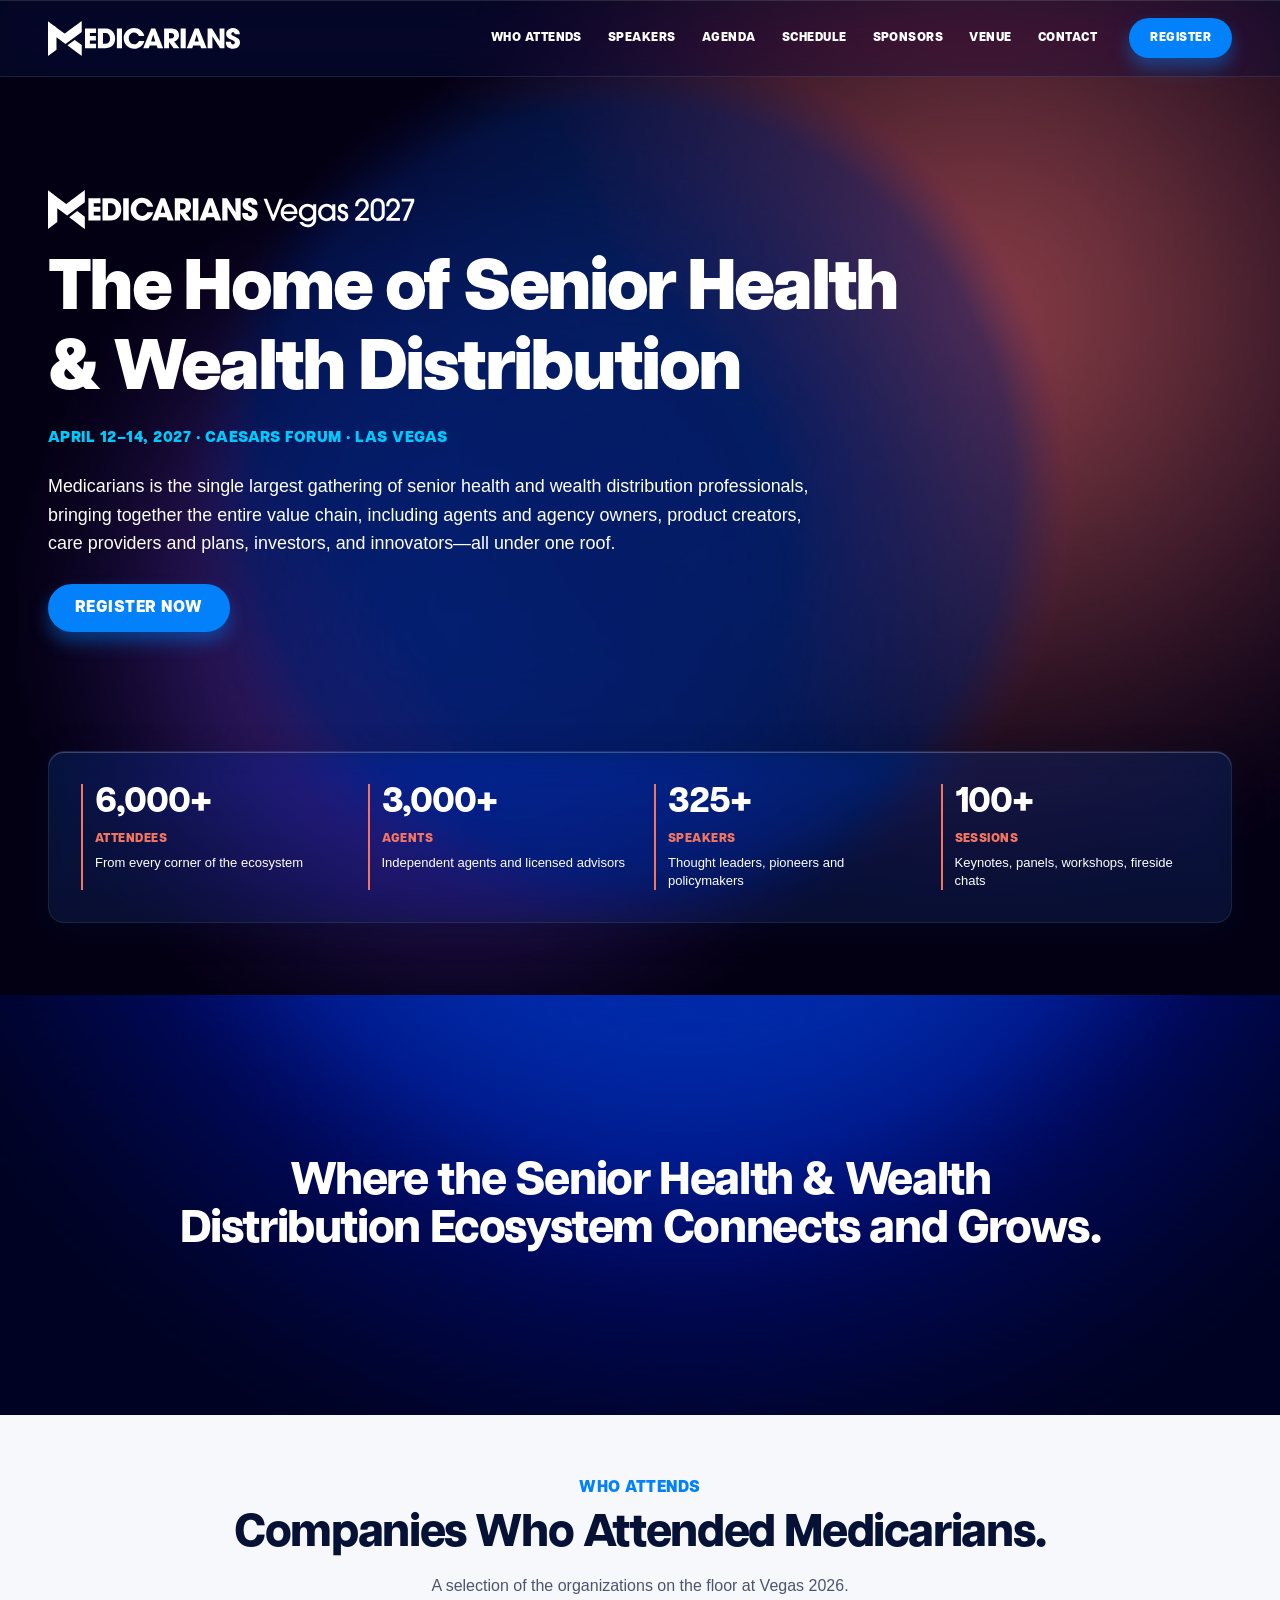
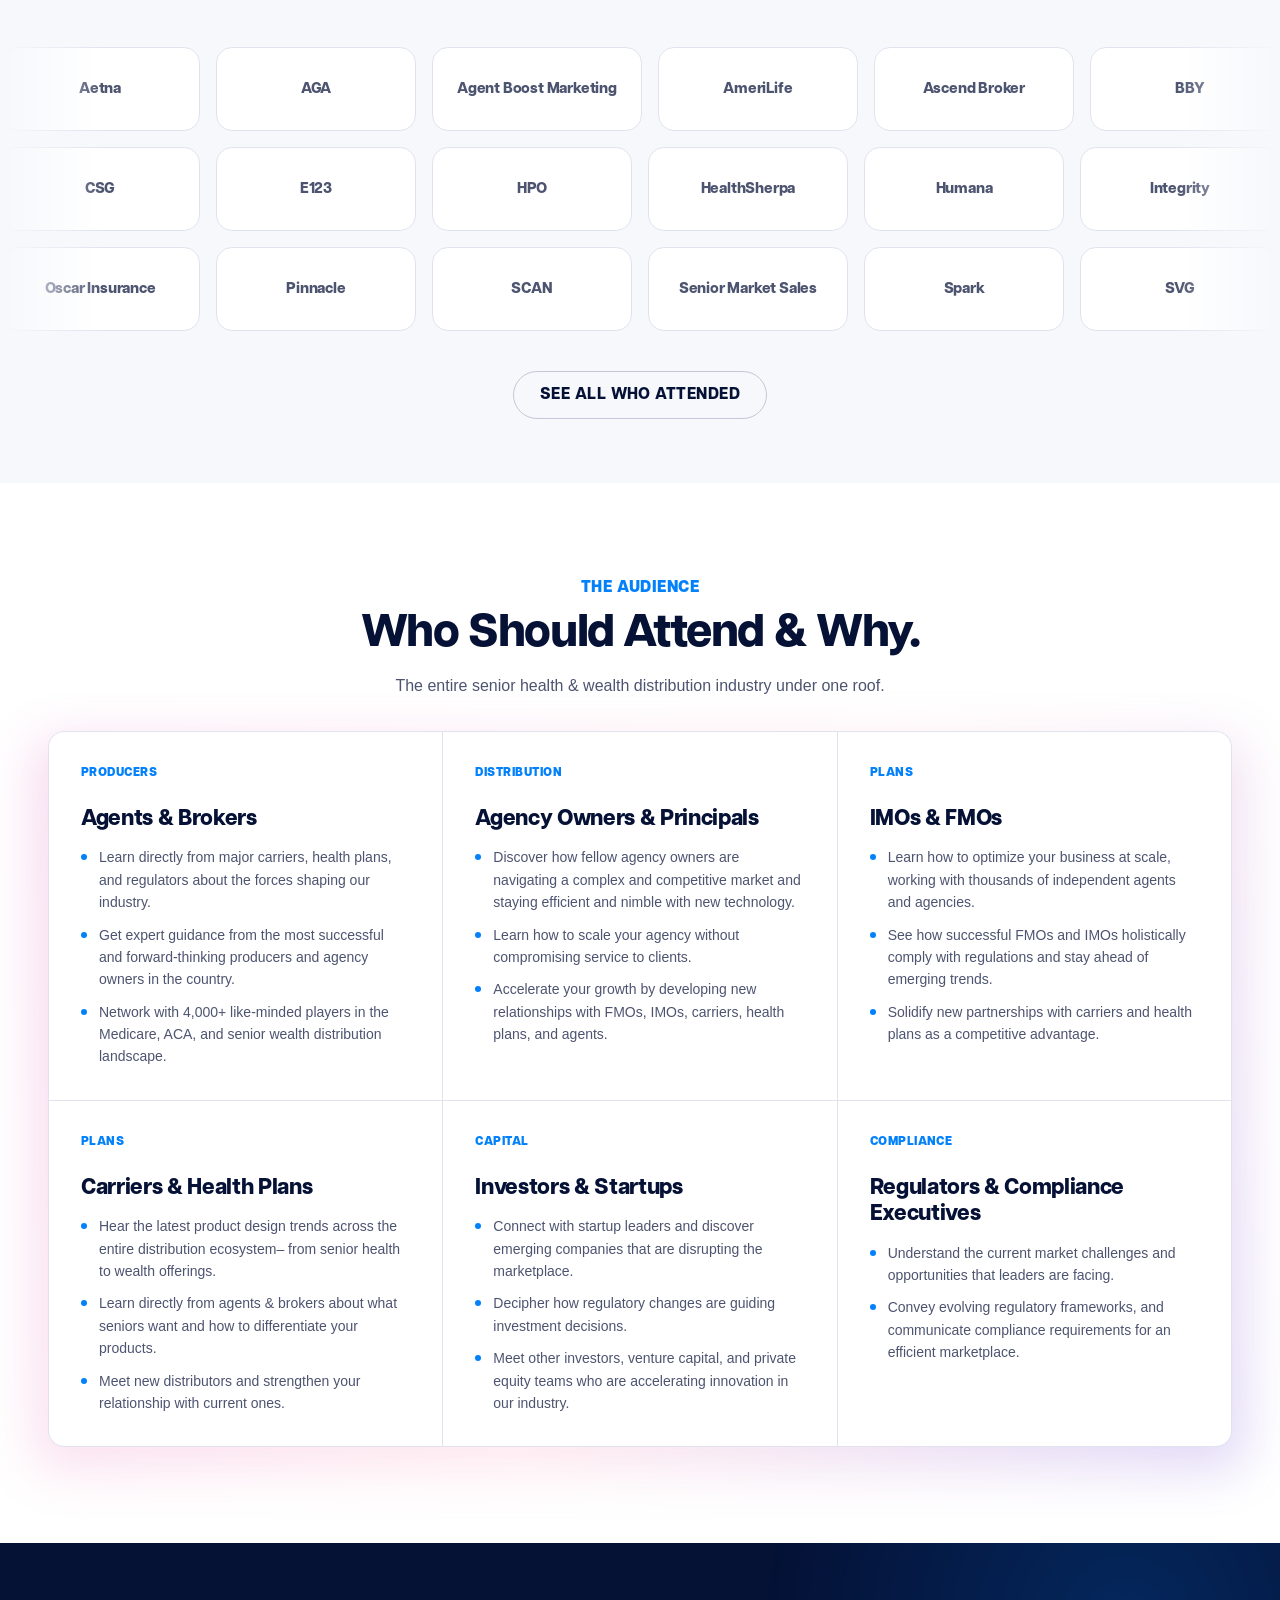
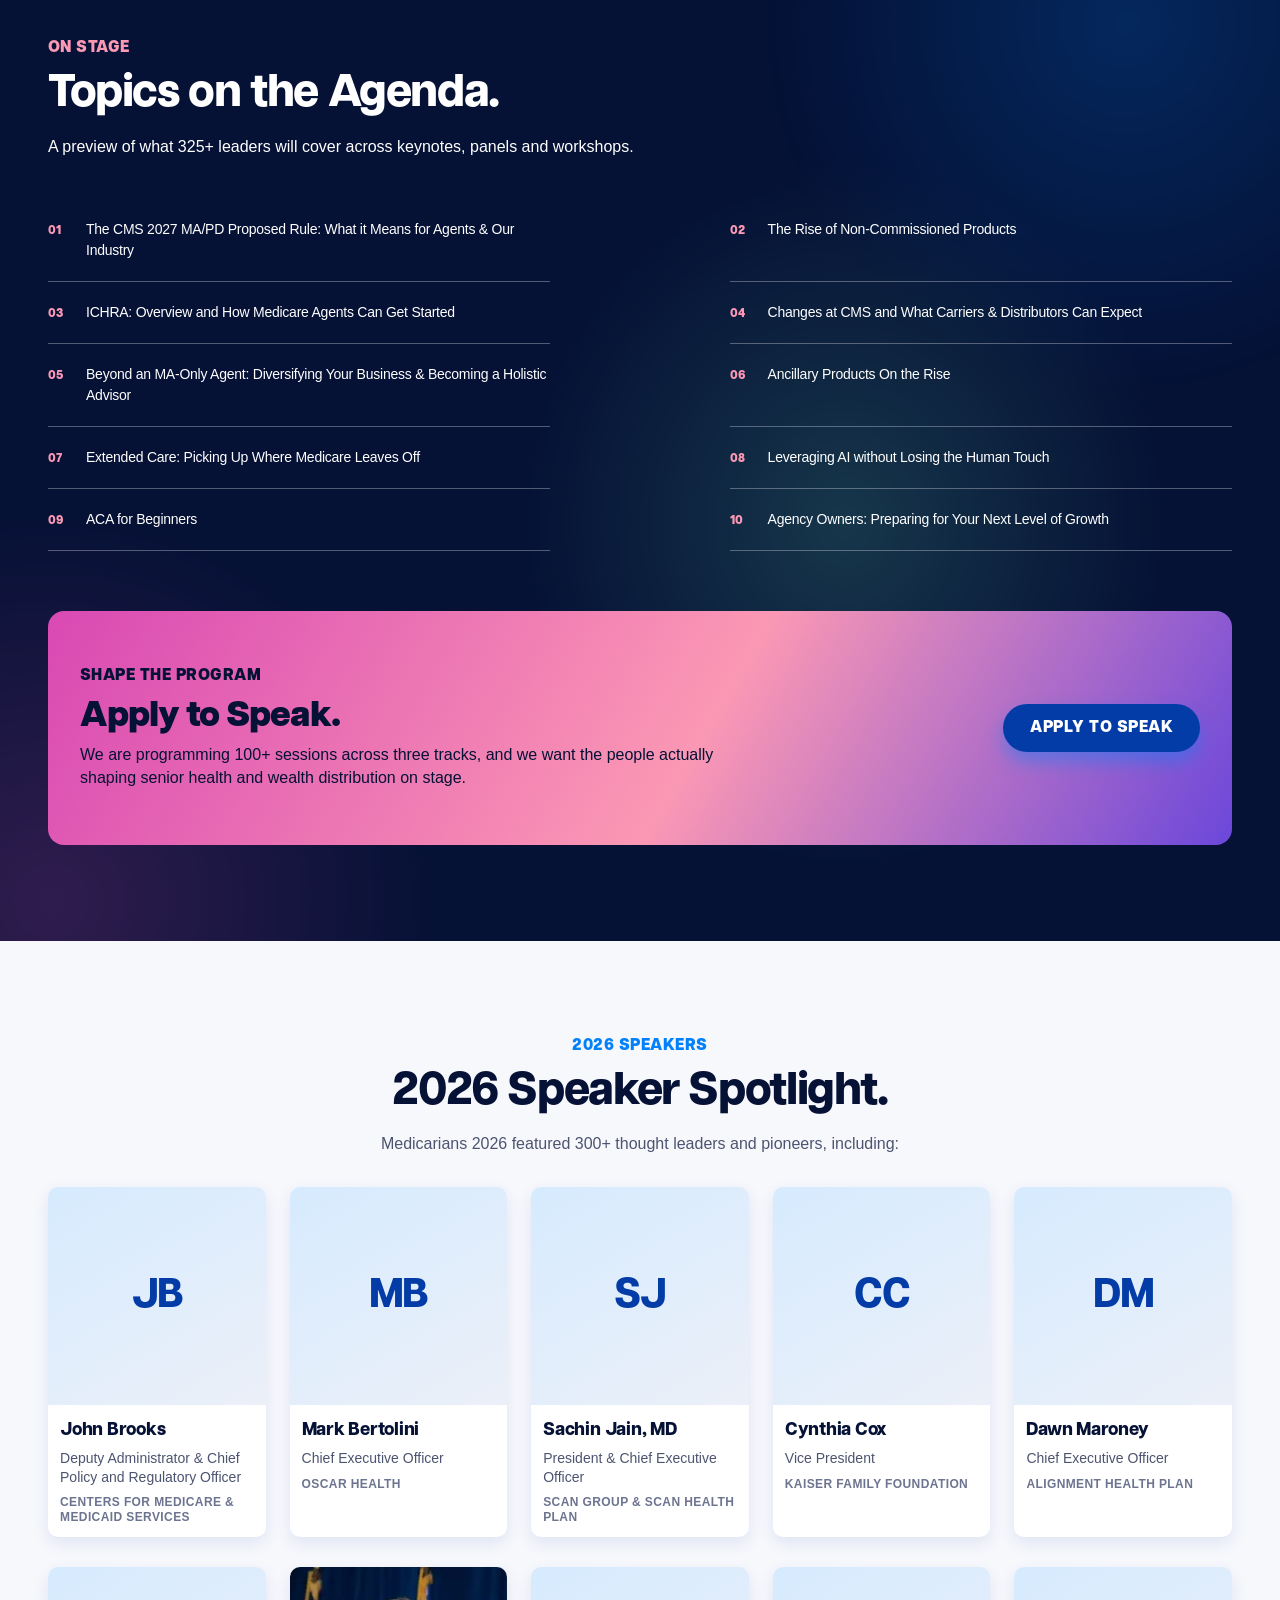
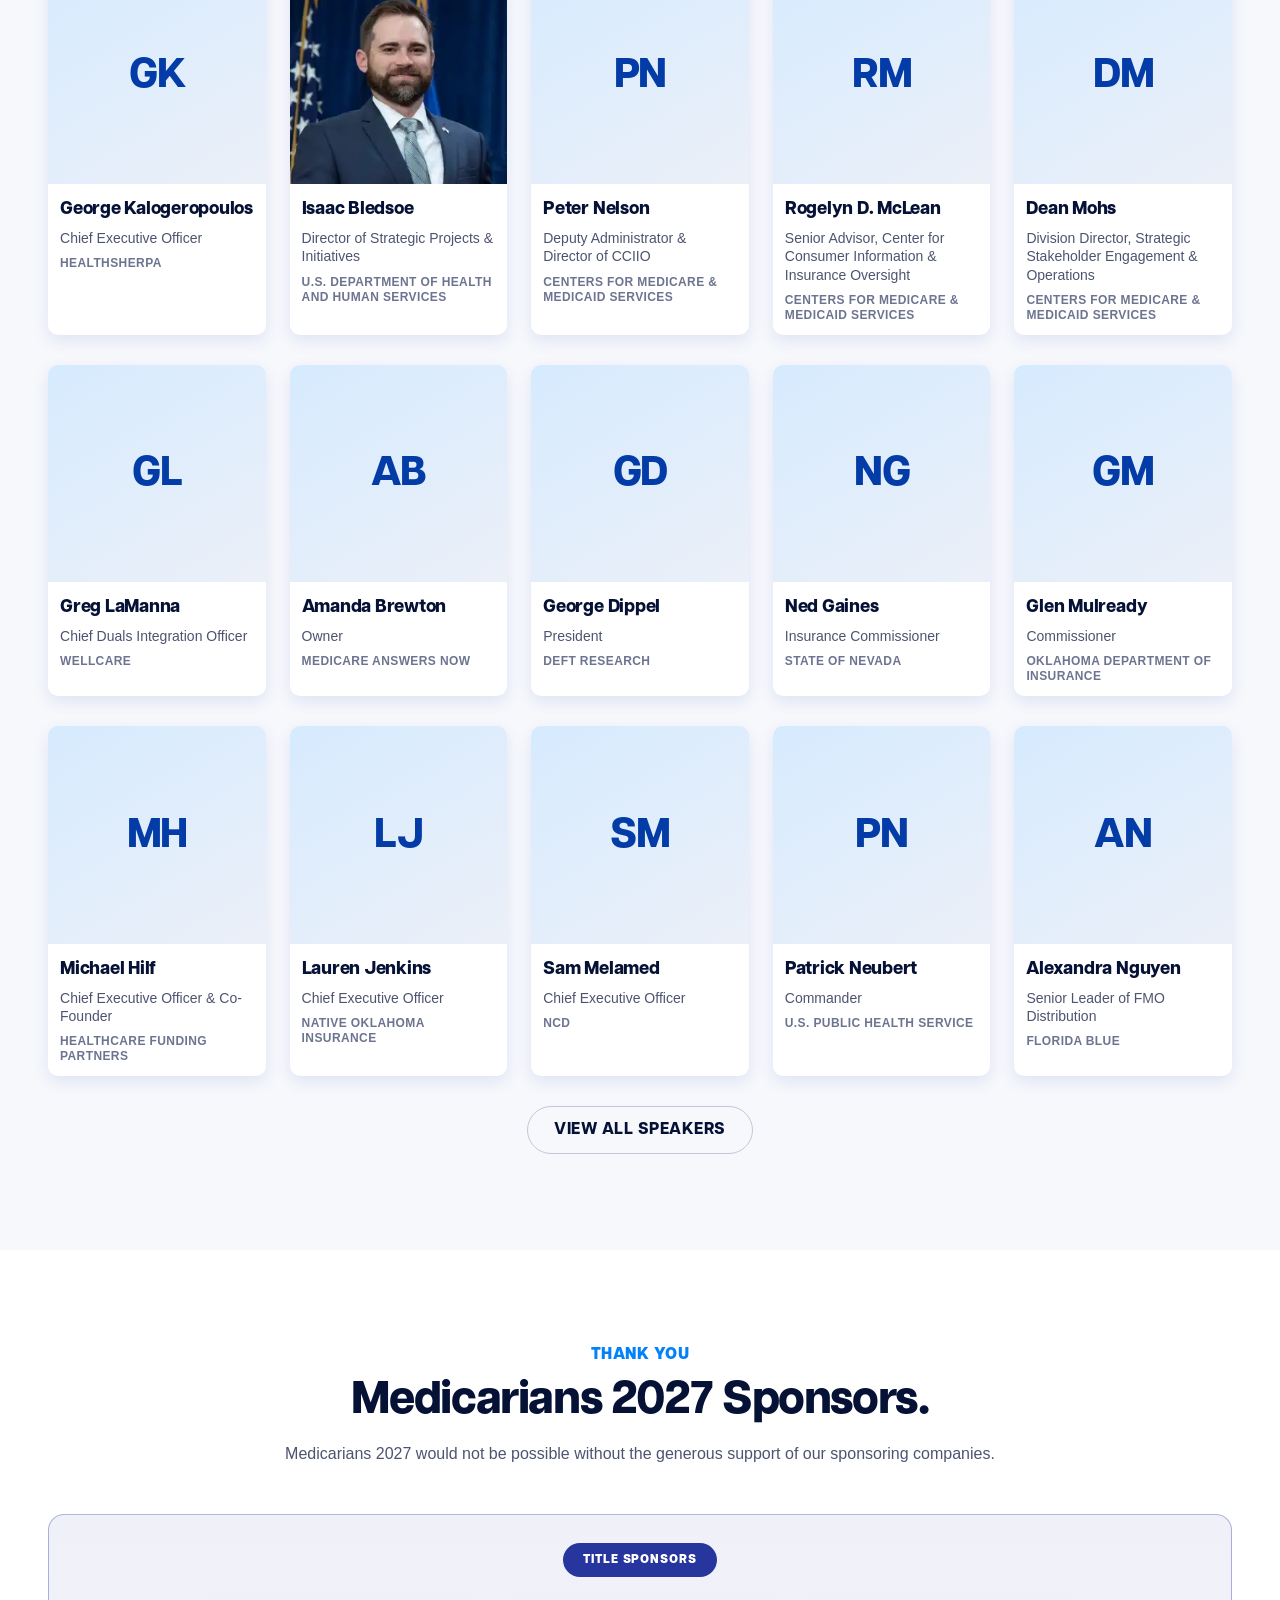
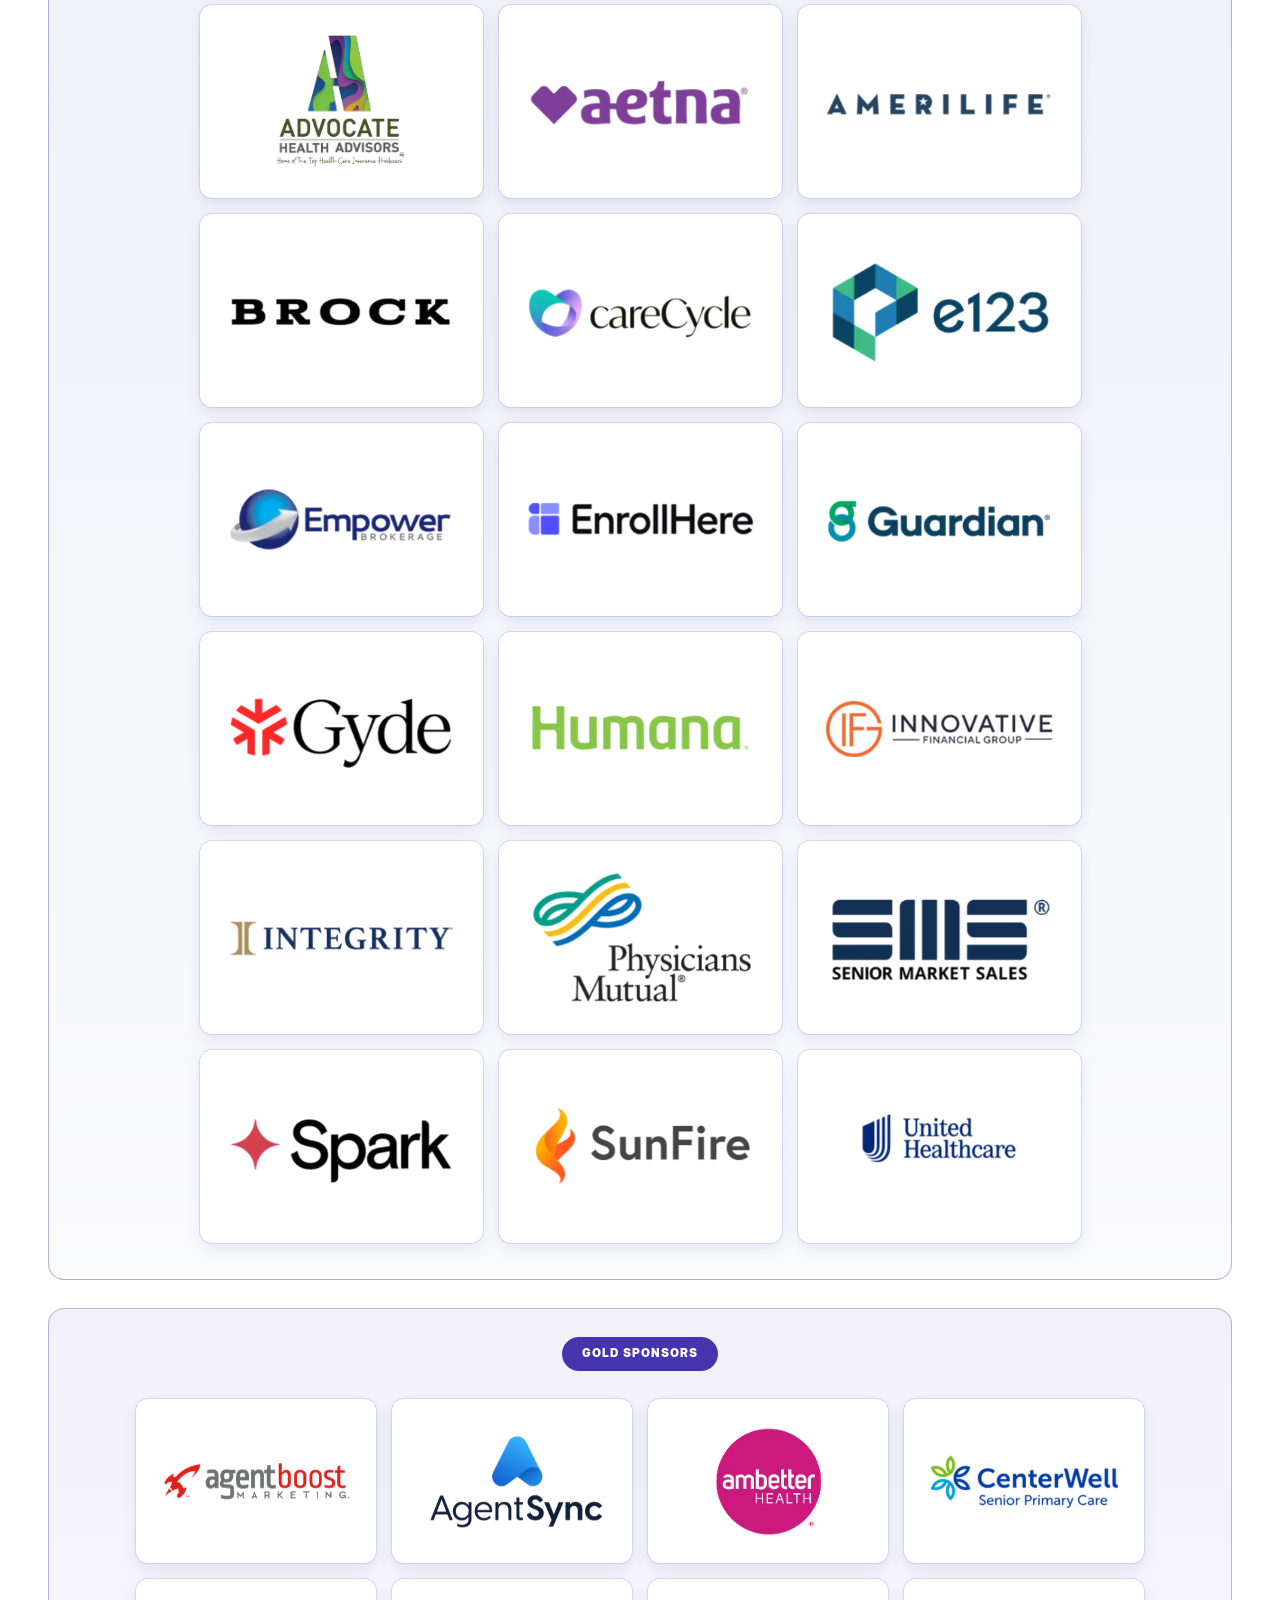
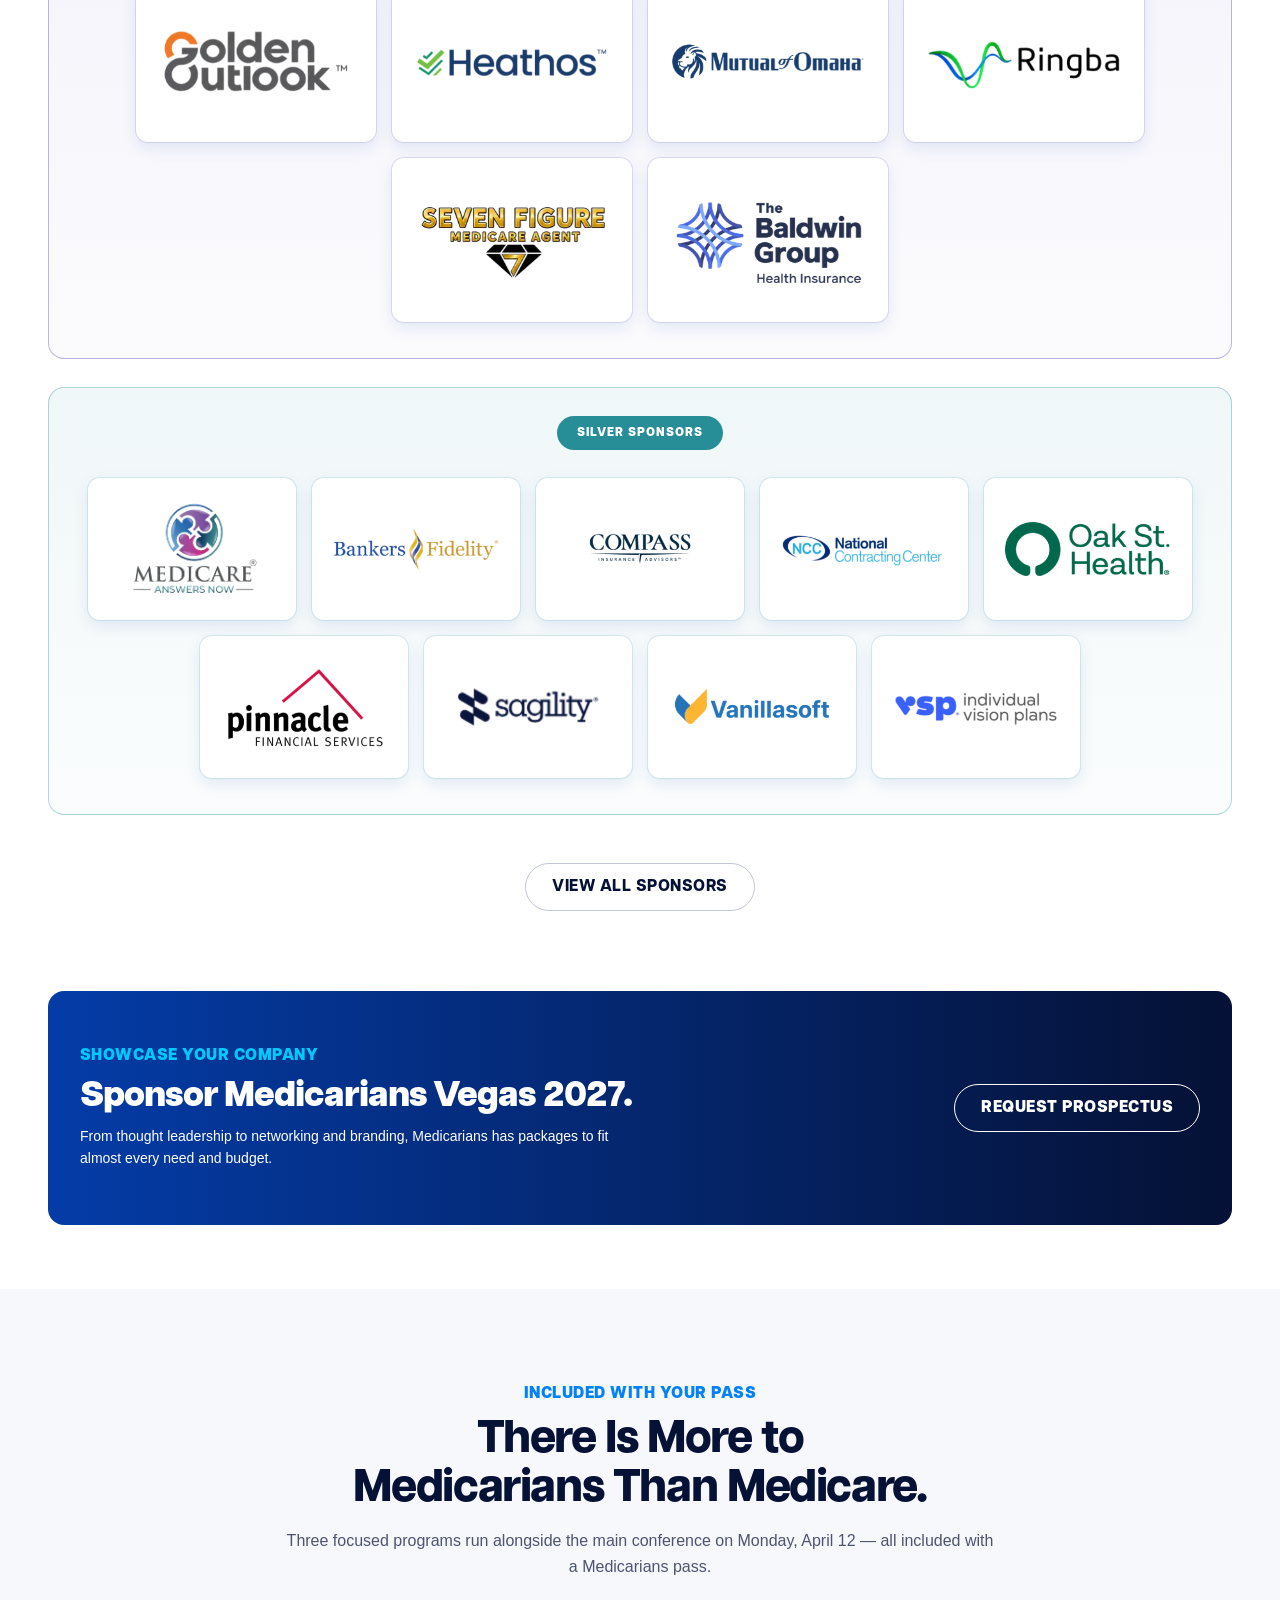
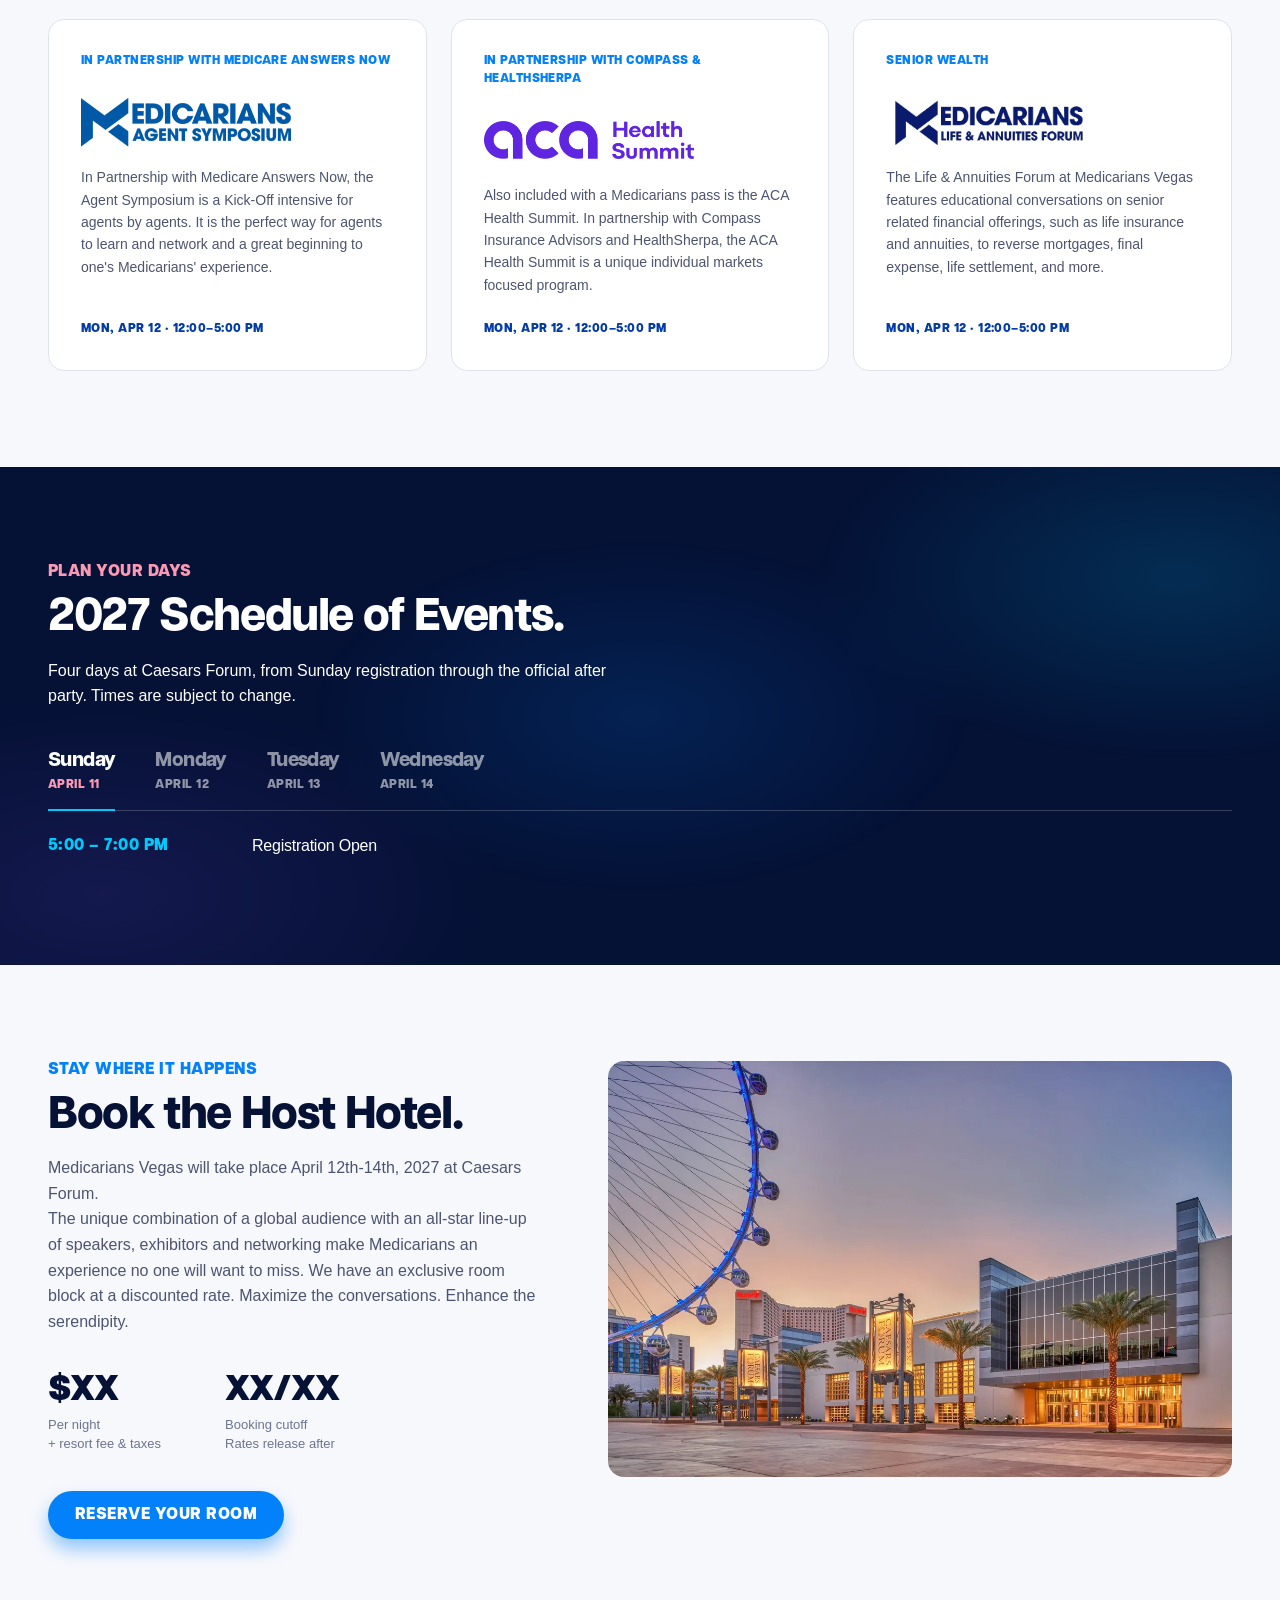
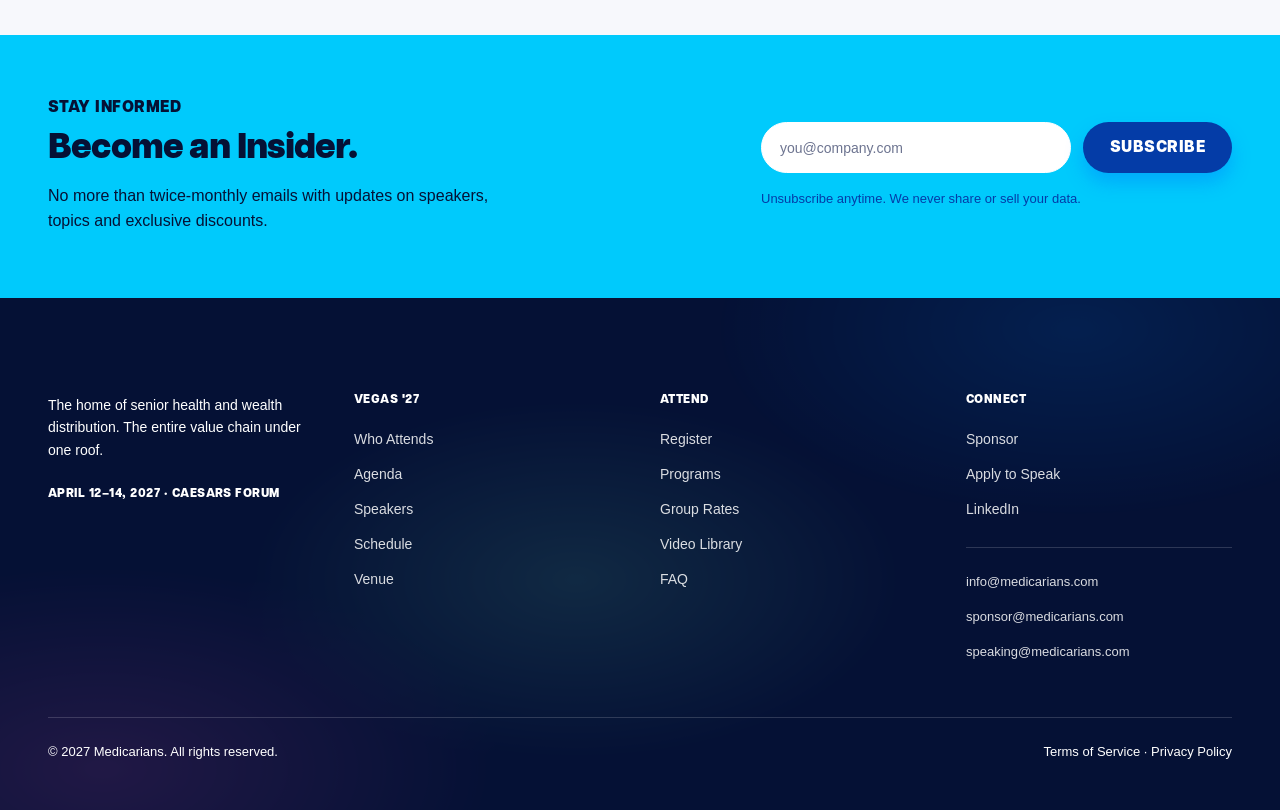
==== commit 21c5a07e: "minor edits and video" ====
--- a/index.html
+++ b/index.html
@@ -35,7 +35,7 @@
         <li><a href="#venue">Venue</a></li>
         <li><a href="#contact">Contact</a></li>
       </ul>
-      <a class="btn btn--primary btn--sm site-nav__cta" href="#register">Register &rarr;</a>
+      <a class="btn btn--primary btn--sm site-nav__cta" href="#register">Register</a>
     </nav>
   </div>
 </header>
@@ -55,7 +55,7 @@
         <h1 class="hero__title">The Home of Senior Health &amp; Wealth Distribution</h1>
         <p class="hero__date">April 12–14, 2027 · Caesars Forum · Las Vegas</p>
         <p class="hero__lede">Medicarians is the single largest gathering of senior health and wealth distribution professionals, bringing together the entire value chain, including agents and agency owners, product creators, care providers and plans, investors, and innovators—all under one roof.</p>
-        <a class="btn btn--primary" href="#register" id="register">Register Now &rarr;</a>
+        <a class="btn btn--primary" href="#register" id="register">Register Now</a>
       </div>
 
       <dl class="stats">
@@ -83,13 +83,33 @@
     </div>
   </section>
 
+  <!-- ============================ Video statement =========================
+       The Vimeo player is injected by script.js once the band nears the
+       viewport — the embed is ~300KB of third-party JS and must not compete
+       with the hero. Until then (and always on small screens / reduced
+       motion) the poster below is what shows, so it has to stand on its own. -->
+  <section class="video-band" data-video-band data-vimeo="1192650758">
+    <div class="video-band__media">
+      <!-- Placeholder: the brand bloom art, standing in until there's a crowd
+           still to use. Vimeo's own thumbnail is a black title card whose
+           logo lands right behind this heading, so it can't serve here. -->
+      <img class="video-band__poster" src="assets/img/hero.jpg" alt=""
+           width="2560" height="1705" loading="lazy" decoding="async">
+    </div>
+    <div class="video-band__wash"></div>
+
+    <div class="container">
+      <h2 class="h2 h2--light video-band__title">Where the Senior Health &amp; Wealth Distribution Ecosystem Connects and Grows.</h2>
+    </div>
+  </section>
+
   <!-- ======================= Logo wall / Who attends ======================= -->
   <section class="section section--tint logo-wall" id="who-attends">
     <div class="container">
       <div class="section-head section-head--center">
         <p class="eyebrow eyebrow--blue">Who Attends</p>
-        <h2 class="h2">Where the Senior Health &amp; Wealth Distribution Ecosystem Connects and Grows.</h2>
-        <p class="section-head__lede">Just a few companies who attended Medicarians Vegas 2026.</p>
+        <h2 class="h2">Companies Who Attended Medicarians.</h2>
+        <p class="section-head__lede">A selection of the organizations on the floor at Vegas 2026.</p>
       </div>
     </div>
 
@@ -172,7 +192,7 @@
     </div>
 
     <div class="container">
-      <a class="btn btn--outline-dark logo-wall__cta" href="#who-attends">See All Who Attended &rarr;</a>
+      <a class="btn btn--outline-dark logo-wall__cta" href="#who-attends">See All Who Attended</a>
     </div>
   </section>
 
@@ -273,7 +293,7 @@
           <h2 class="h3-lg h3-lg--navy">Apply to Speak.</h2>
           <p class="banner__body banner__body--navy">We are programming 100+ sessions across three tracks, and we want the people actually shaping senior health and wealth distribution on stage.</p>
         </div>
-        <a class="btn btn--deep" href="#speak">Apply to Speak &rarr;</a>
+        <a class="btn btn--deep" href="#speak">Apply to Speak</a>
       </div>
     </div>
   </section>
@@ -500,7 +520,7 @@
 
       <!-- No-JS default is every speaker visible; script.js collapses the grid. -->
       <button class="btn btn--outline-dark speakers__cta" id="speakers-toggle" type="button"
-              aria-controls="speaker-grid" aria-expanded="true" hidden>View All Speakers &rarr;</button>
+              aria-controls="speaker-grid" aria-expanded="true" hidden>View All Speakers</button>
     </div>
   </section>
 
@@ -746,7 +766,7 @@
 
       <!-- No-JS default is every tier visible; script.js collapses the extras. -->
       <button class="btn btn--outline-dark sponsors__cta" id="sponsors-toggle" type="button"
-              aria-controls="sponsor-more" aria-expanded="true" hidden>View All Sponsors &rarr;</button>
+              aria-controls="sponsor-more" aria-expanded="true" hidden>View All Sponsors</button>
     </div>
   </section>
 
@@ -759,7 +779,7 @@
           <h2 class="h3-lg">Sponsor Medicarians Vegas 2027.</h2>
           <p class="banner__body banner__body--sm">From thought leadership to networking and branding, Medicarians has packages to fit almost every need and budget.</p>
         </div>
-        <a class="btn btn--outline-light" href="#sponsor">Request Prospectus &rarr;</a>
+        <a class="btn btn--outline-light" href="#sponsor">Request Prospectus</a>
       </div>
     </div>
   </section>
@@ -881,7 +901,7 @@
           </div>
         </dl>
 
-        <a class="btn btn--primary" href="#venue">Reserve Your Room &rarr;</a>
+        <a class="btn btn--primary" href="#venue">Reserve Your Room</a>
       </div>
 
       <img class="venue__photo" src="assets/img/venue.jpg" alt="The host hotel and Las Vegas skyline at dusk" width="1200" height="800" loading="lazy">
@@ -901,7 +921,7 @@
         <div class="newsletter__row">
           <label class="visually-hidden" for="newsletter-email">Email address</label>
           <input class="newsletter__input" id="newsletter-email" type="email" name="email" placeholder="you@company.com" autocomplete="email" required>
-          <button class="btn btn--deep" type="submit">Subscribe &rarr;</button>
+          <button class="btn btn--deep" type="submit">Subscribe</button>
         </div>
         <p class="newsletter__note">Unsubscribe anytime. We never share or sell your data.</p>
       </form>
--- a/styles.css
+++ b/styles.css
@@ -564,6 +564,76 @@
   font-size: 13px;
   line-height: 18.2px;
   color: #fff;
+}
+
+/* ====================================================== Video statement ===
+   A full-bleed band with the sizzle reel running silently behind the line.
+   Three stacked layers: poster/iframe, the violet wash, then the copy. */
+.video-band {
+  position: relative;
+  isolation: isolate;
+  display: flex;
+  align-items: center;
+  min-height: 420px;
+  padding-block: 72px;
+  overflow: hidden;
+  background: var(--navy);
+}
+
+.video-band__media {
+  position: absolute;
+  inset: 0;
+  z-index: -2;
+}
+.video-band__poster {
+  width: 100%;
+  height: 100%;
+  object-fit: cover;
+  object-position: center;
+}
+
+/* A 16:9 iframe can't be told to `cover` a short wide band, so it is sized to
+   whichever of the two axes overflows and then centred — the standard trick.
+   pointer-events:none keeps the player from swallowing clicks and drags. */
+.video-band__frame {
+  position: absolute;
+  top: 50%;
+  left: 50%;
+  width: 100vw;
+  height: 56.25vw;
+  min-width: 177.78vh;
+  min-height: 100%;
+  transform: translate(-50%, -50%);
+  border: 0;
+  pointer-events: none;
+
+  /* Held back until the player reports it is playing. A blocked embed — ad
+     blocker, firewall, offline — paints an opaque error page that would
+     otherwise sit over the poster and leave the band flat black. */
+  opacity: 0;
+  transition: opacity 600ms ease;
+}
+.video-band.is-playing .video-band__frame { opacity: 1; }
+
+/* The duotone in the design: multiply flattens the footage into the violet,
+   then the flat tint on top holds contrast where the frame goes bright. */
+.video-band__wash {
+  position: absolute;
+  inset: 0;
+  z-index: -1;
+  background:
+    linear-gradient(rgba(8, 0, 41, 0.28), rgba(8, 0, 41, 0.28)),
+    var(--violet);
+  mix-blend-mode: multiply;
+}
+
+/* The band is one sentence, so it gets the full container rather than the
+   588px cap the section headers elsewhere use. */
+.video-band__title {
+  margin-top: 0;
+  max-width: 1100px;
+  margin-inline: auto;
+  text-align: center;
 }
 
 /* ========================================================= Logo wall ====== */
@@ -1459,6 +1529,11 @@
   .sponsors { padding-bottom: 48px; }
   .sponsor { padding-top: 20px; }
 
+  .video-band {
+    min-height: 300px;
+    padding-block: 56px;
+  }
+
   .hero {
     min-height: 0;
     padding-block: calc(var(--header-h) + 72px) 56px;
@@ -1518,6 +1593,11 @@
   .section--slim { padding-block: 48px; }
   .sponsors { padding-bottom: 40px; }
   .sponsor { padding-top: 16px; }
+
+  .video-band {
+    min-height: 260px;
+    padding-block: 48px;
+  }
 
   .hero { padding-block: calc(var(--header-h) + 56px) 48px; }
   .hero__copy .btn,
@@ -1611,6 +1691,10 @@
     transition-duration: 0.001ms !important;
   }
 
+  /* script.js already declines to inject the player here. This is the backstop
+     for a preference switched on after load, when the iframe is already in. */
+  .video-band__frame { display: none; }
+
   /* Zeroing the duration would leave the marquee parked at its end state,
      mid-loop. Stop it outright and hand the row over to the user to scroll,
      with the edge fade removed so nothing looks clipped. */
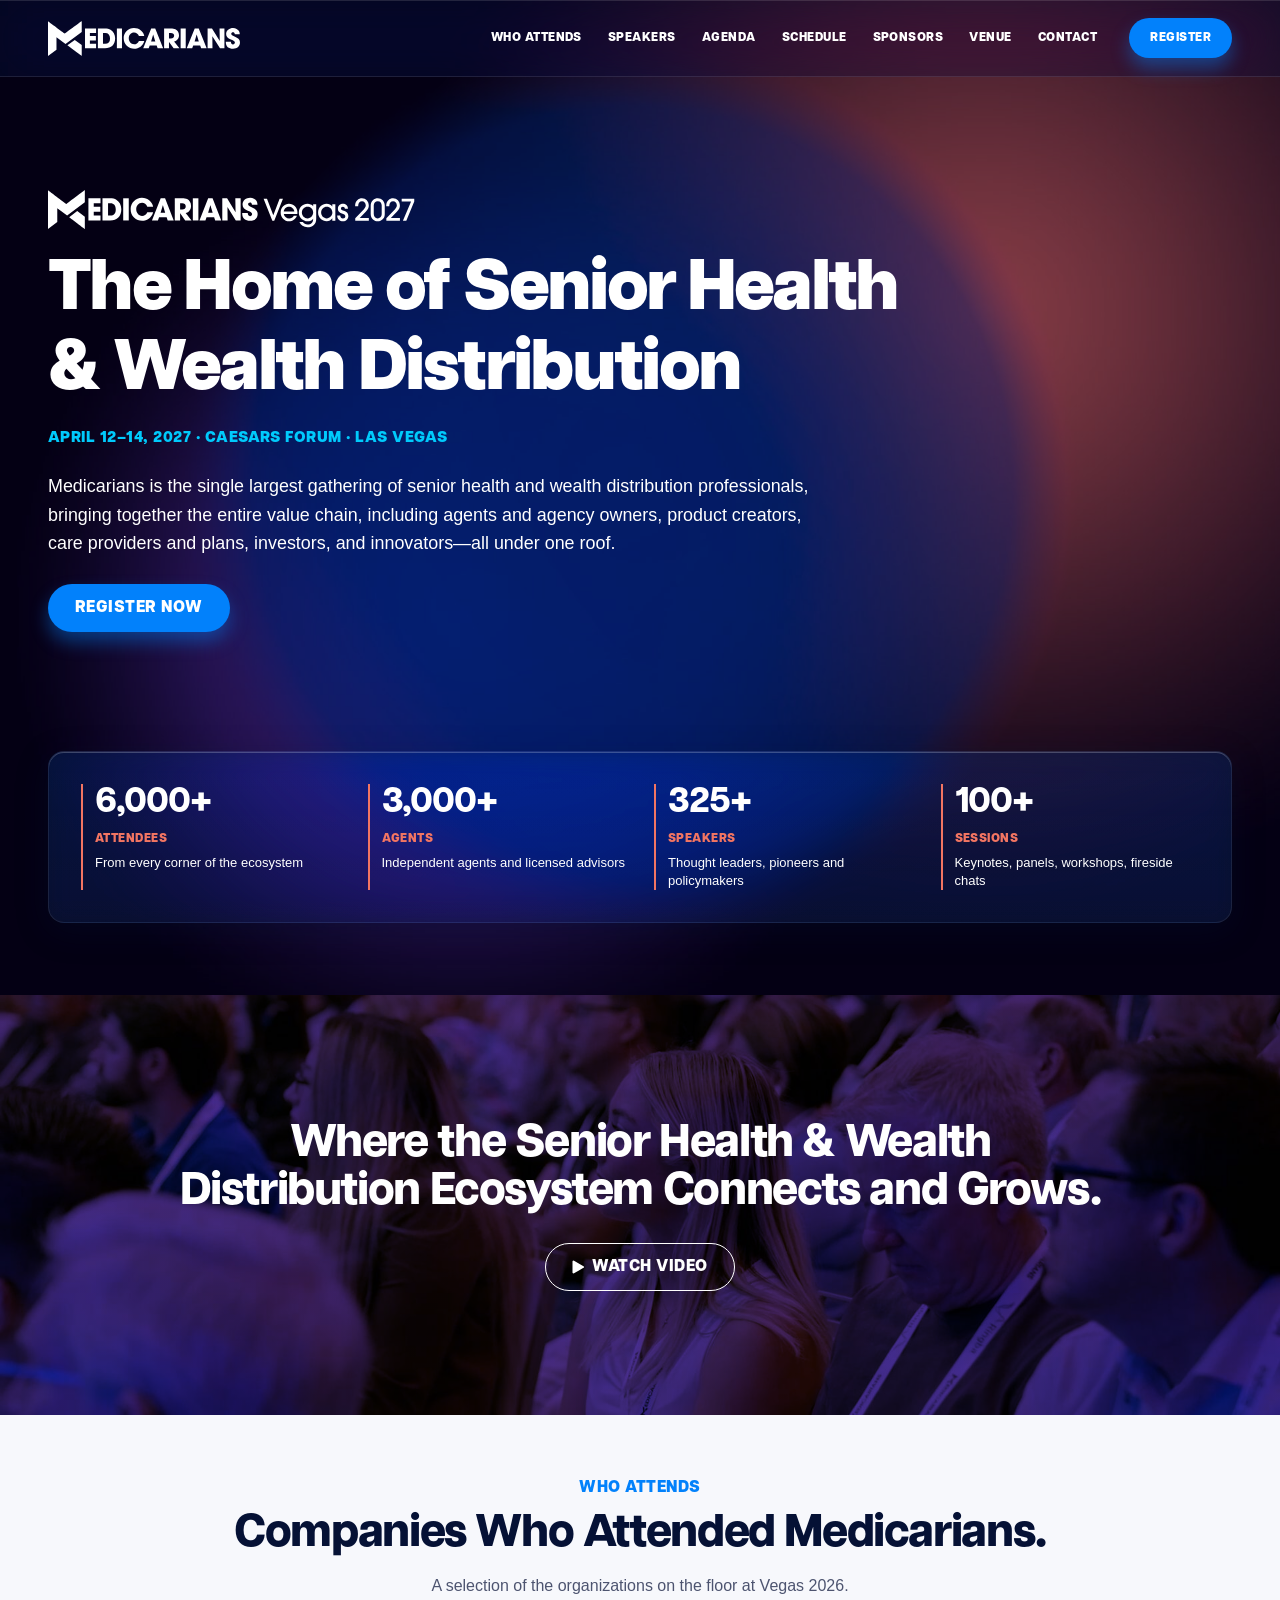
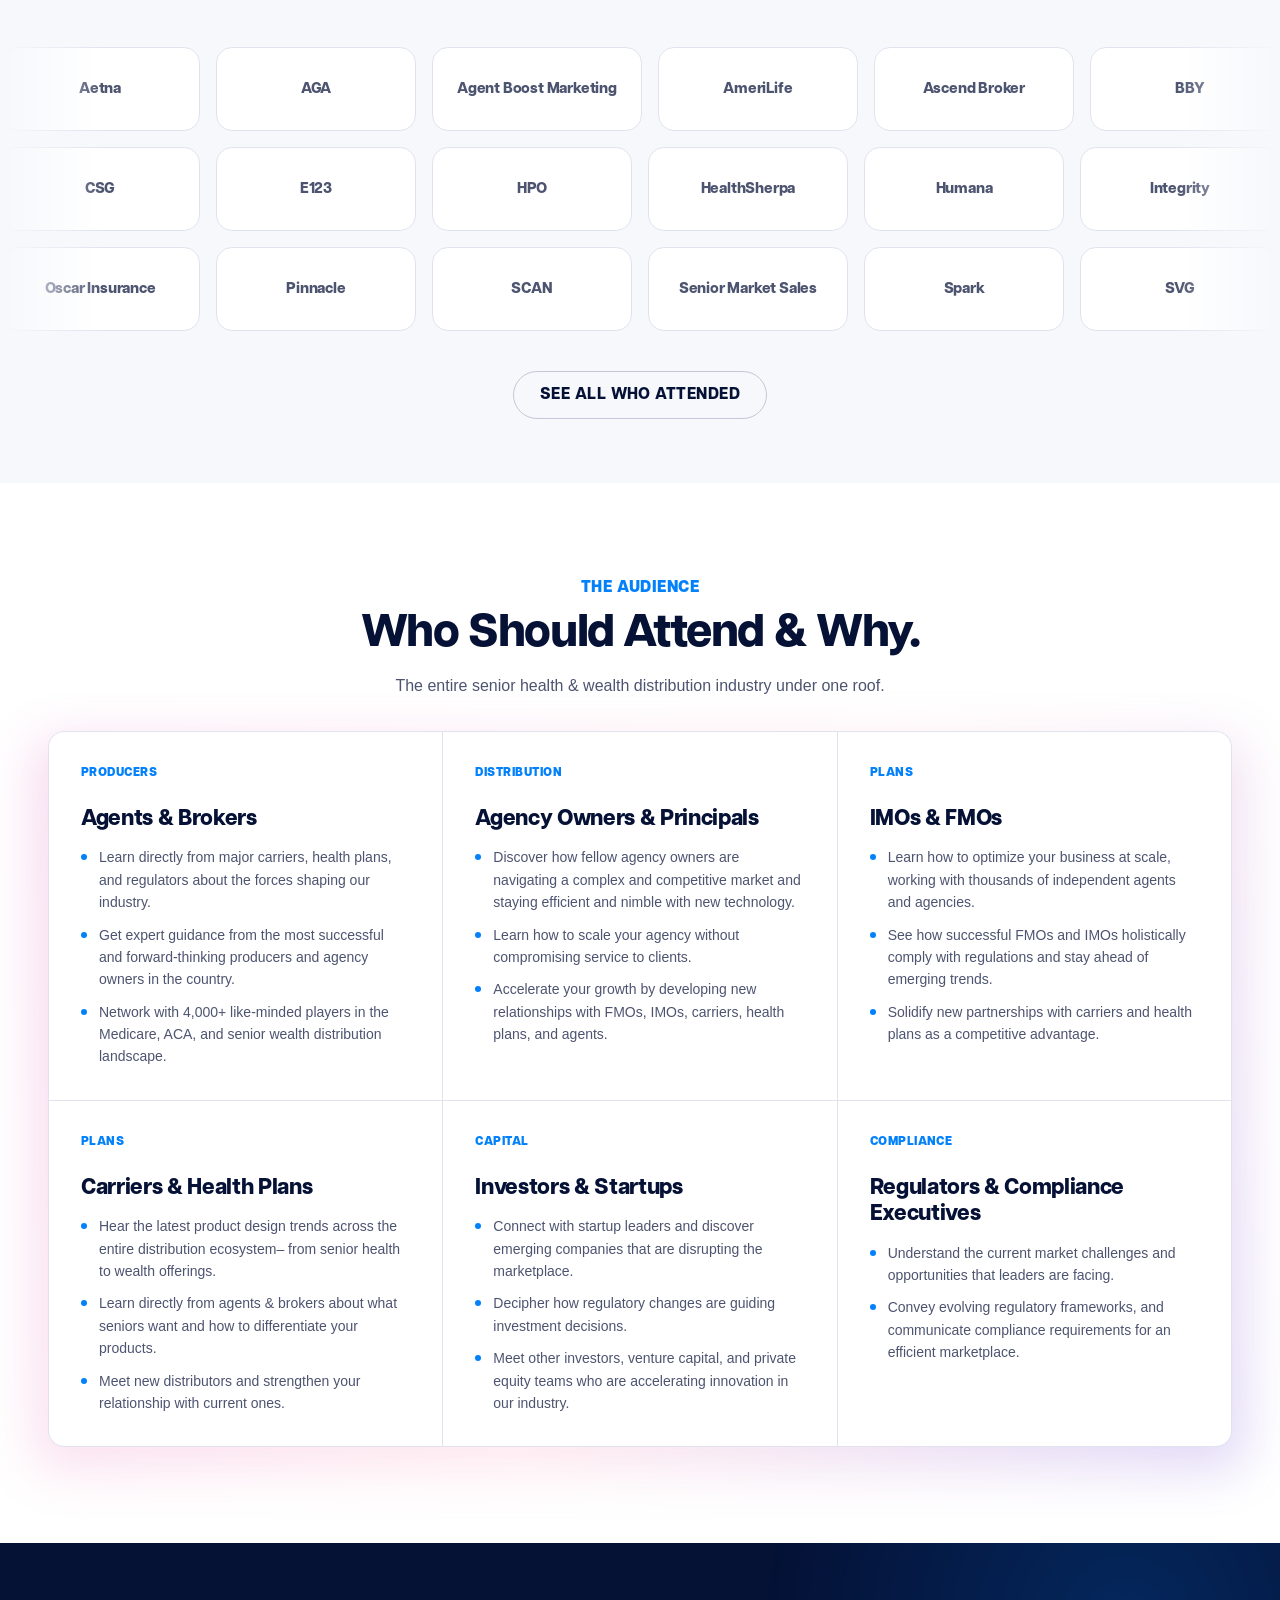
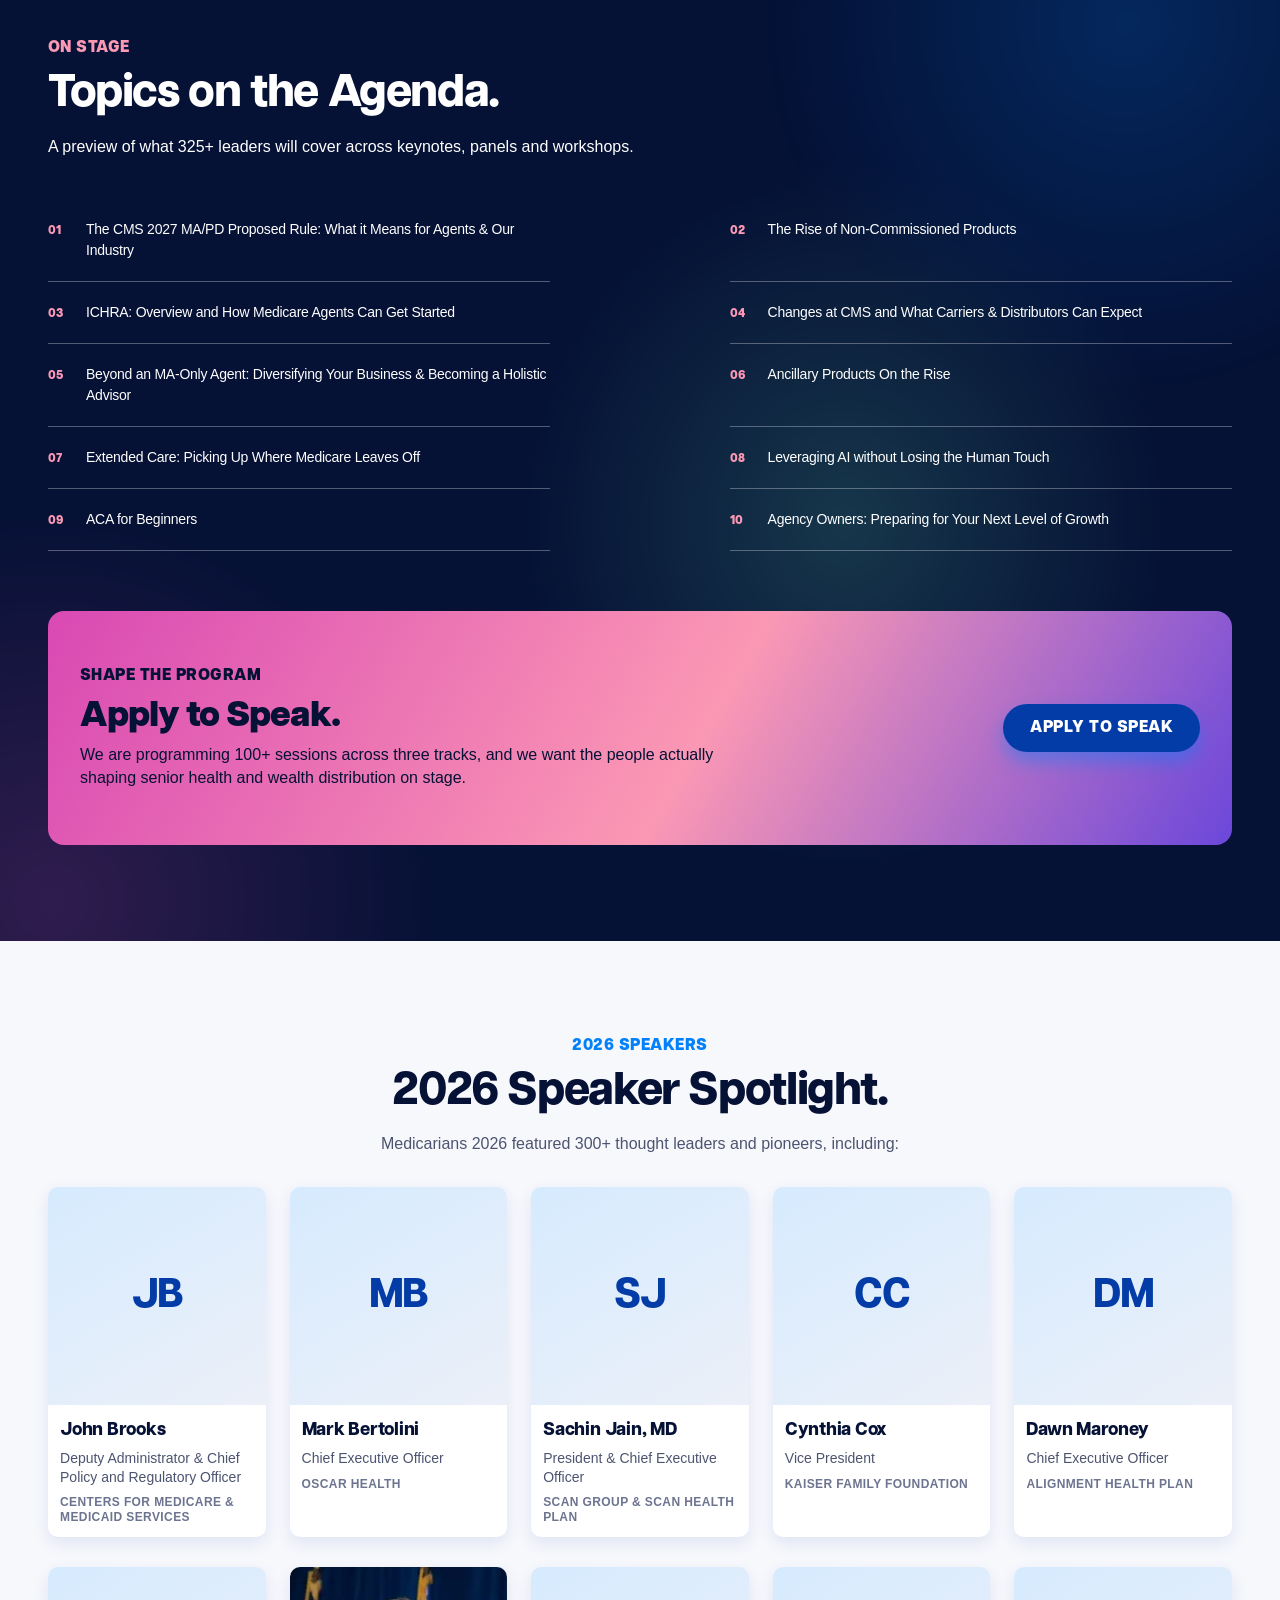
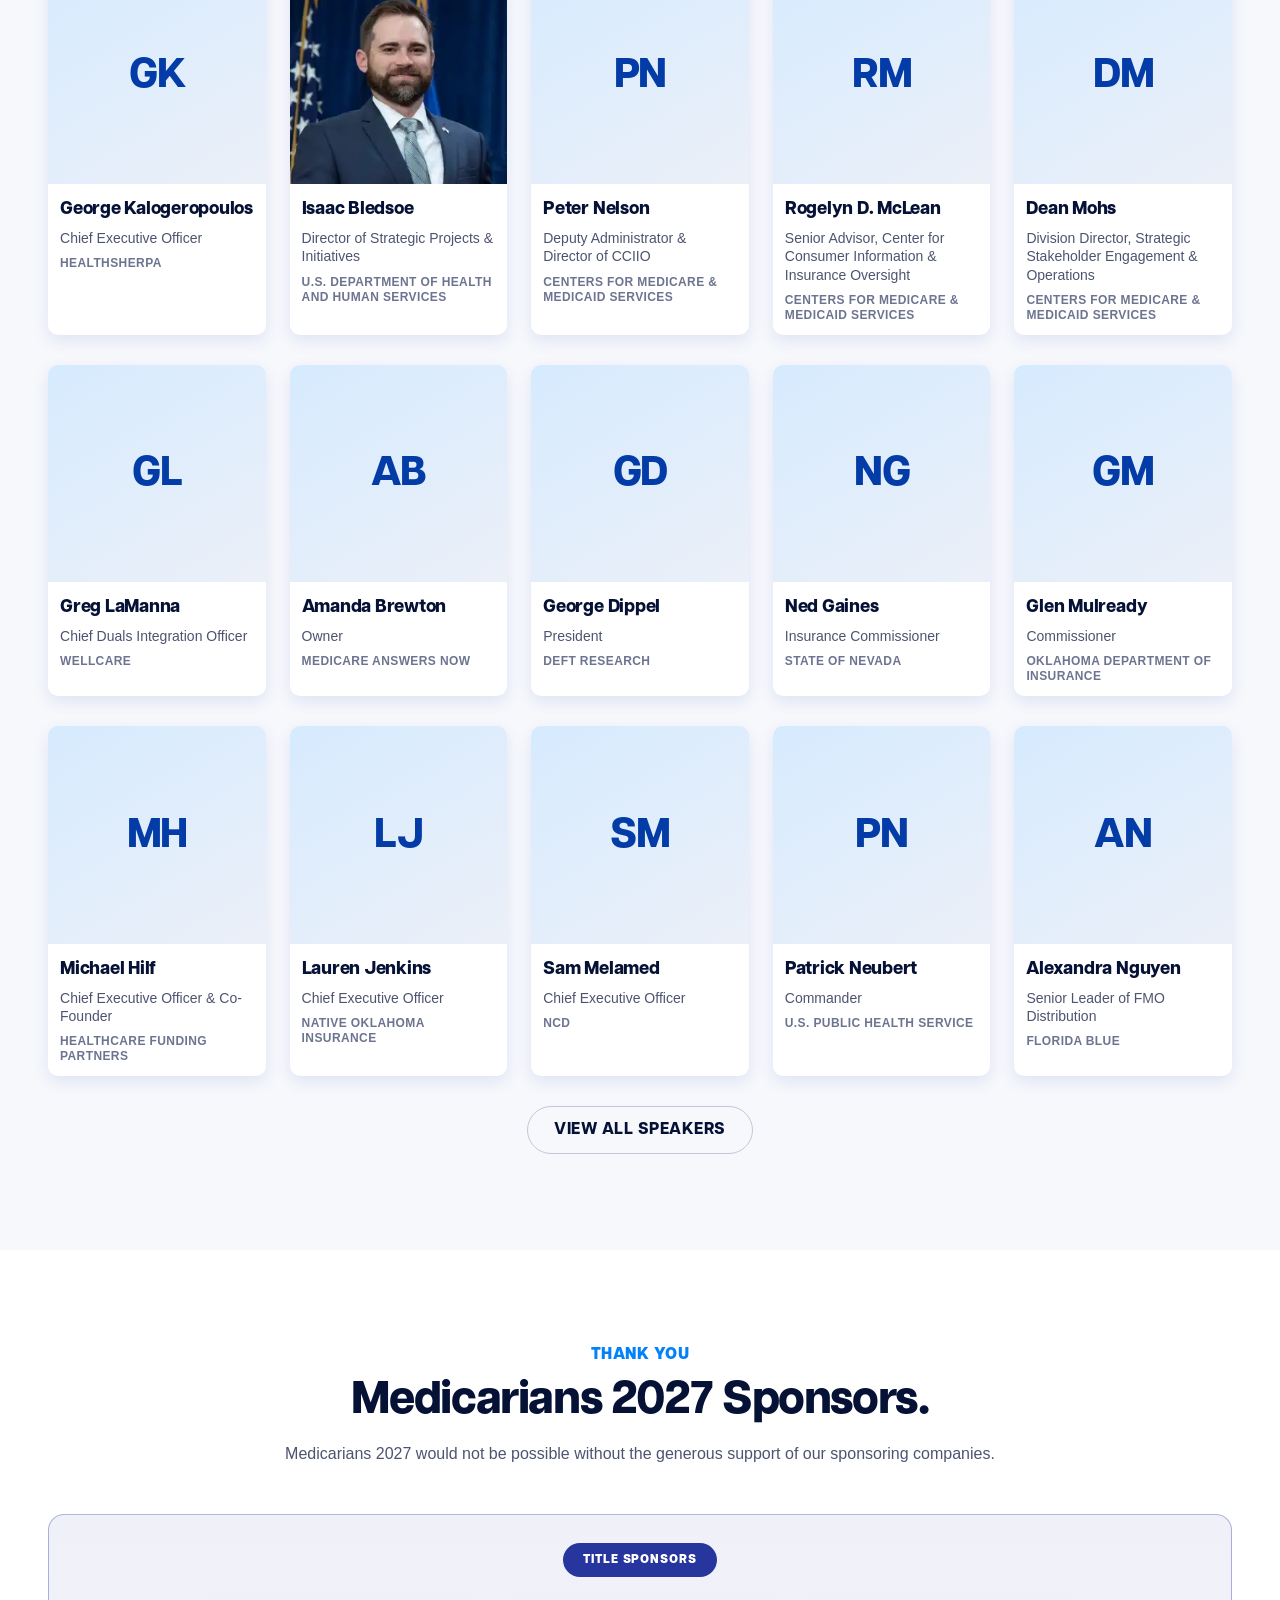
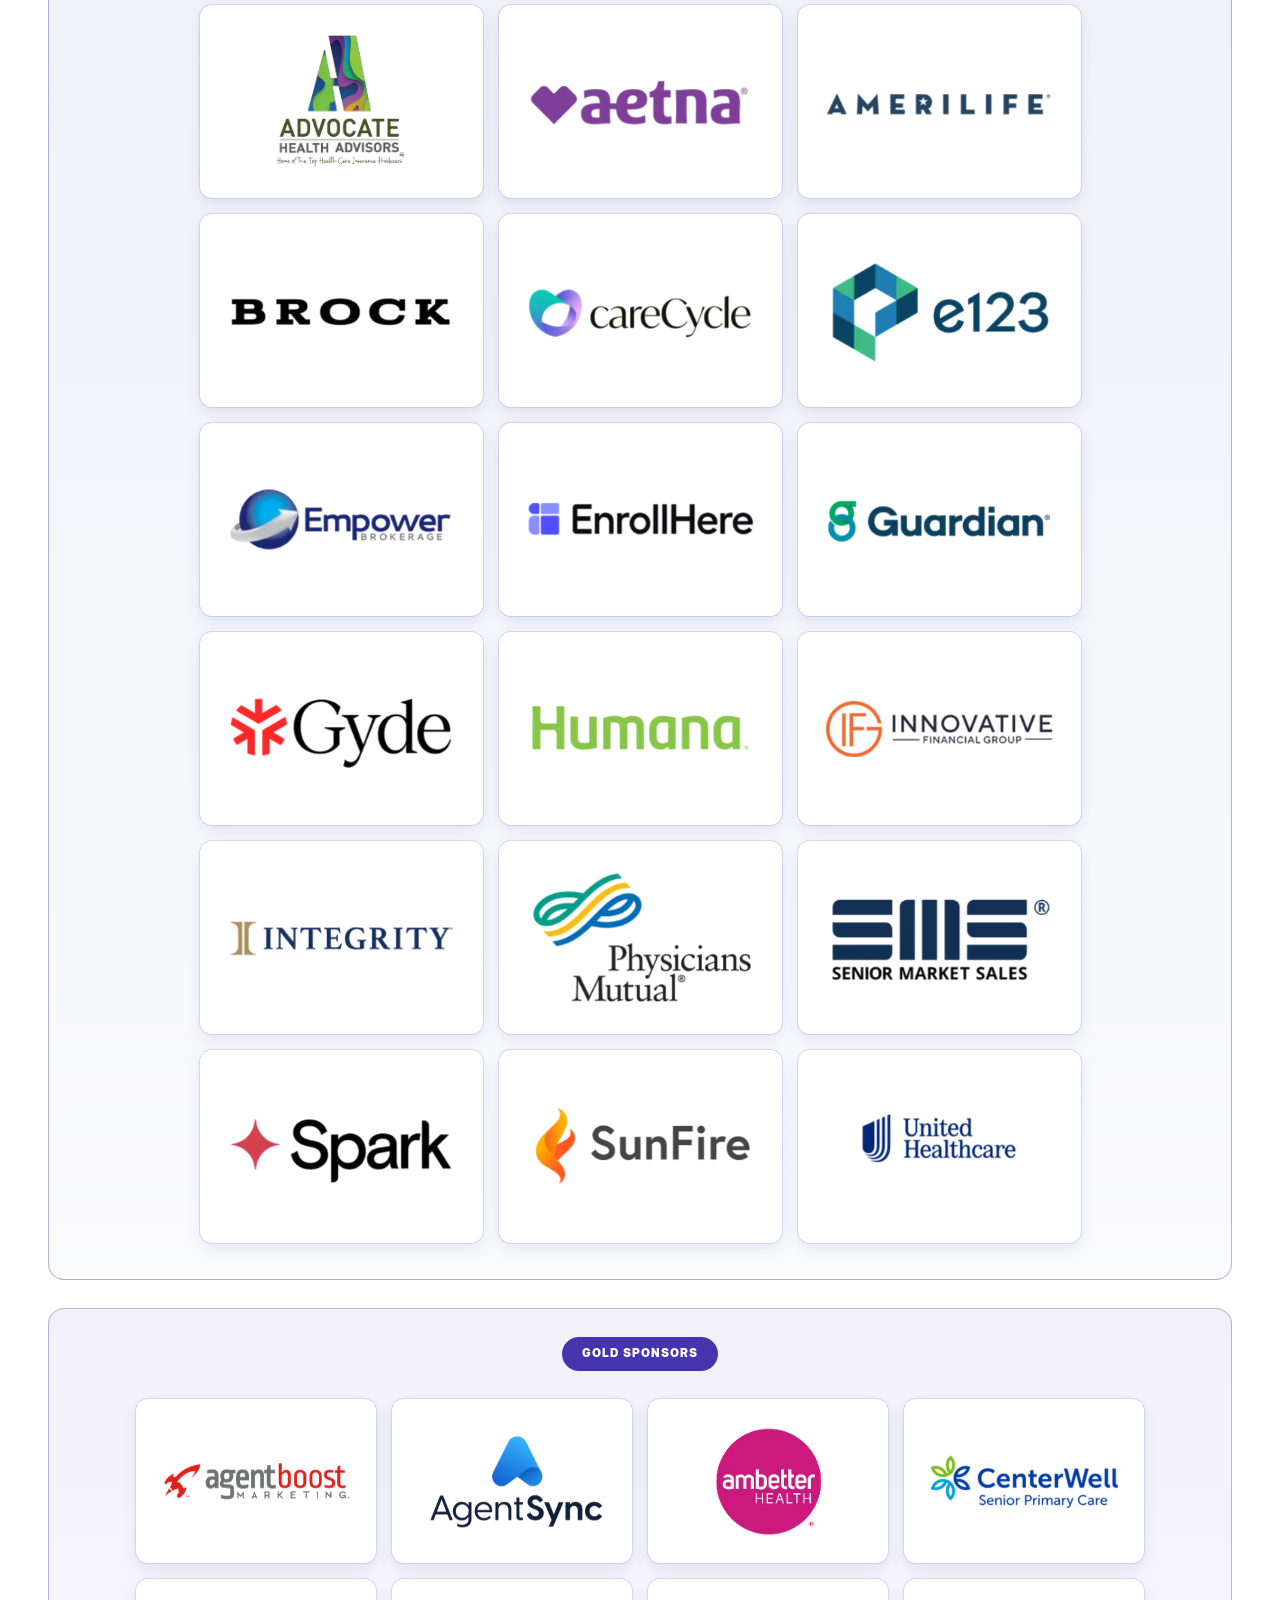
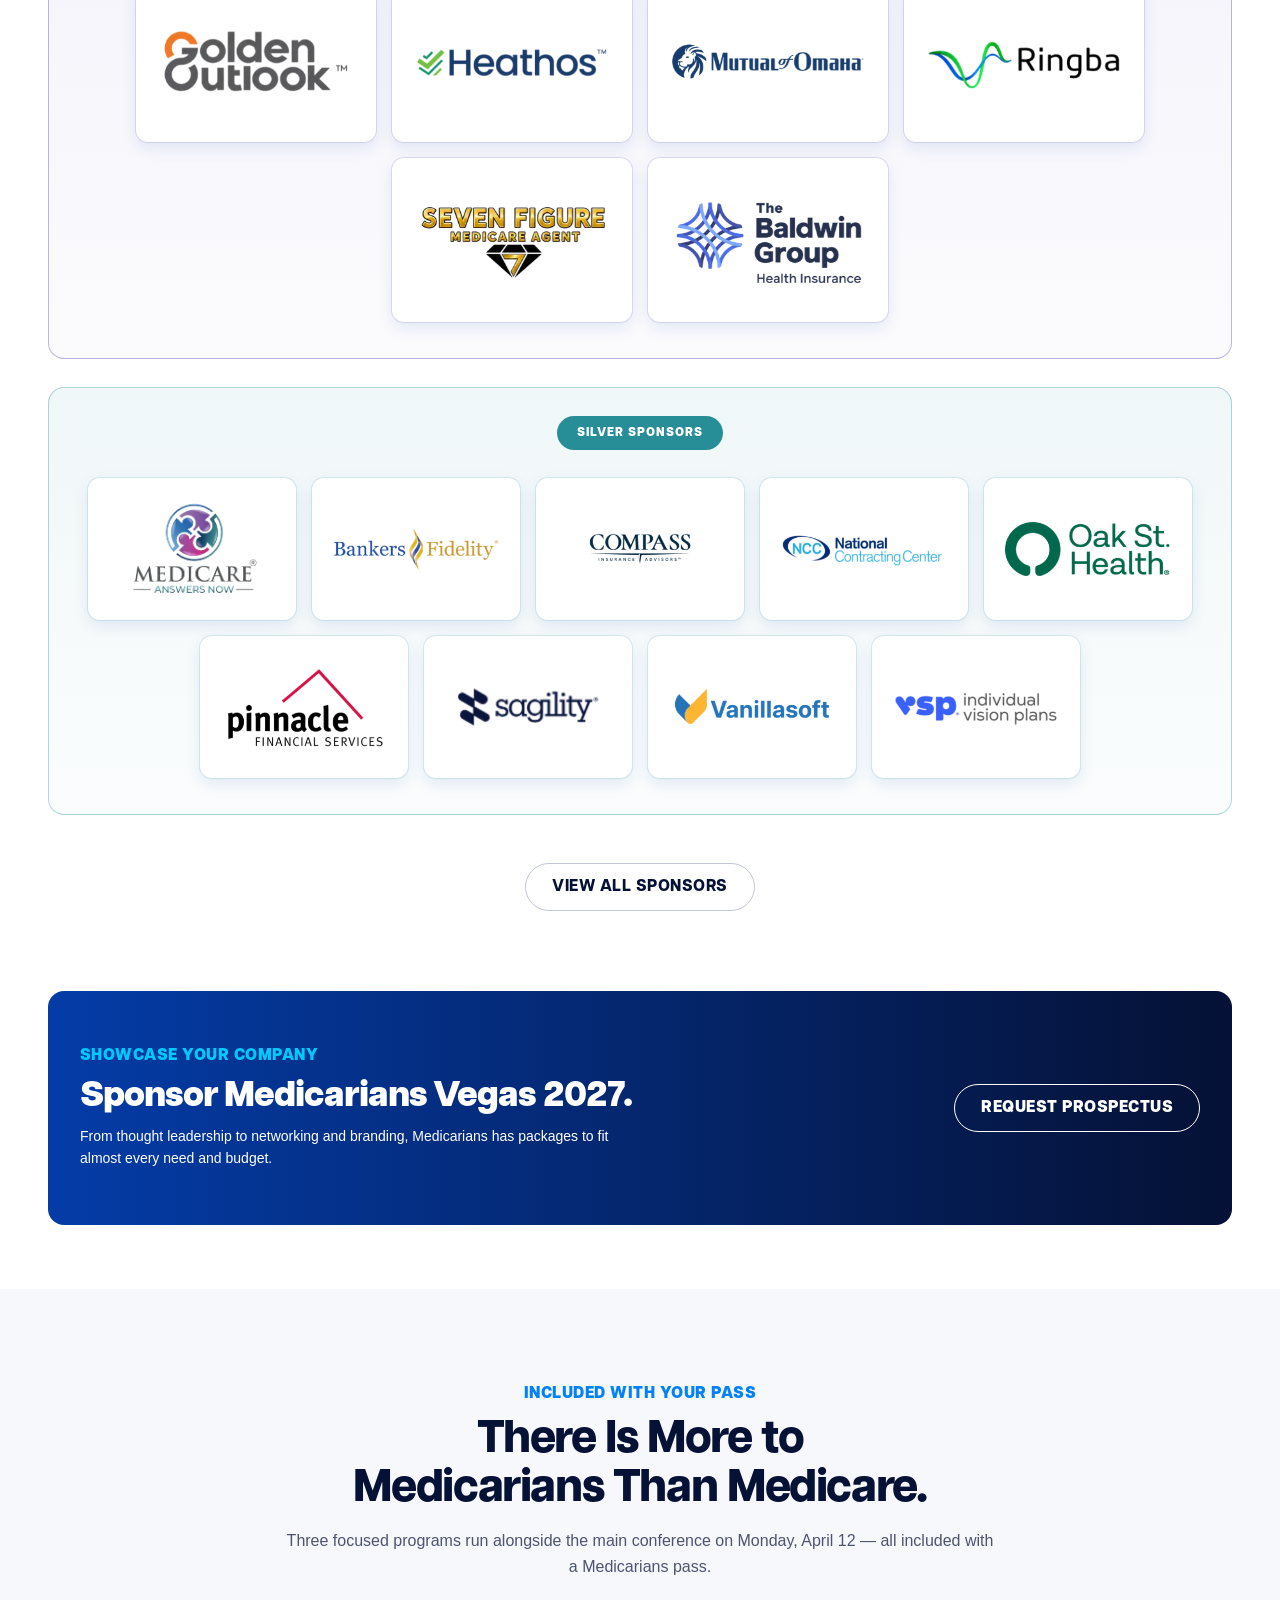
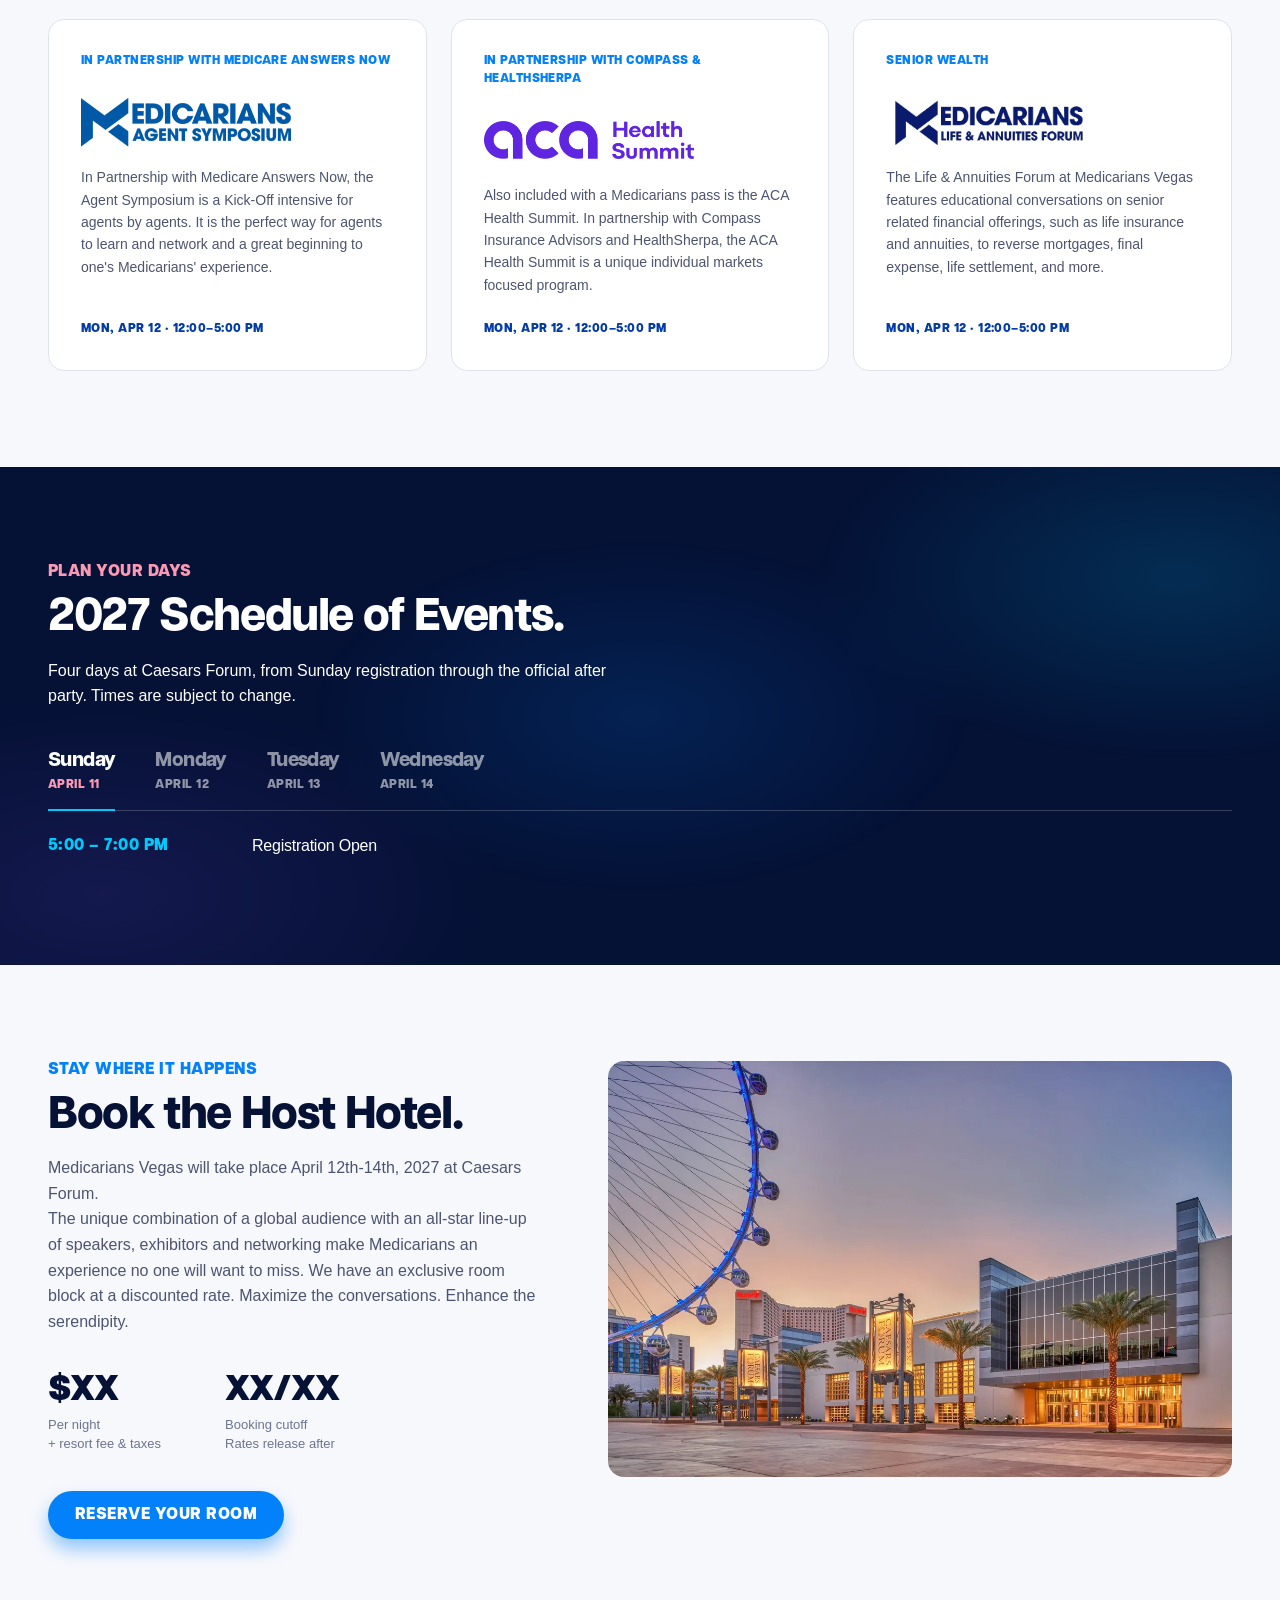
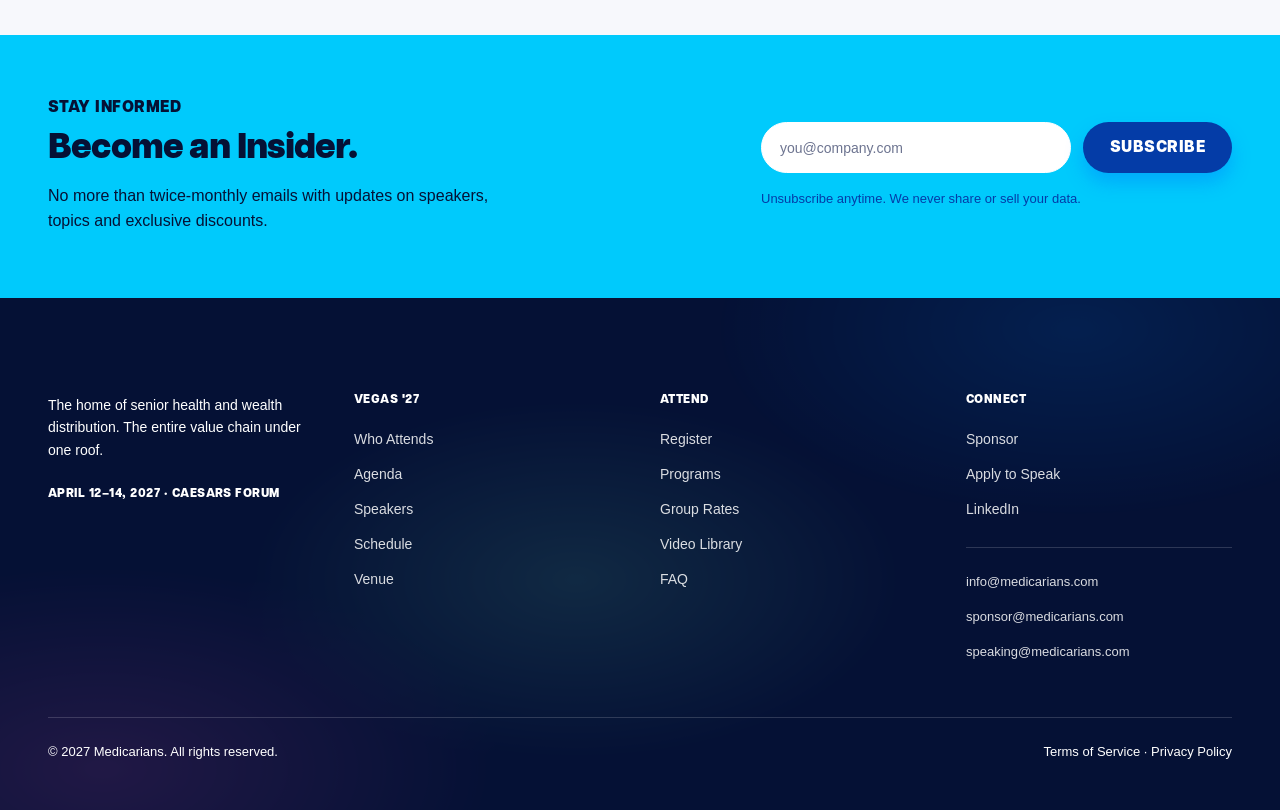
==== commit 745d47a9: "video changes" ====
--- a/index.html
+++ b/index.html
@@ -88,20 +88,48 @@
        viewport — the embed is ~300KB of third-party JS and must not compete
        with the hero. Until then (and always on small screens / reduced
        motion) the poster below is what shows, so it has to stand on its own. -->
-  <section class="video-band" data-video-band data-vimeo="1192650758">
+  <section class="video-band" data-video-band data-vimeo="1217123547" data-vimeo-h="73c7abc99a">
     <div class="video-band__media">
-      <!-- Placeholder: the brand bloom art, standing in until there's a crowd
-           still to use. Vimeo's own thumbnail is a black title card whose
-           logo lands right behind this heading, so it can't serve here. -->
-      <img class="video-band__poster" src="assets/img/hero.jpg" alt=""
-           width="2560" height="1705" loading="lazy" decoding="async">
+      <!-- A still pulled from the reel itself, so the poster and the first
+           frame agree. Vimeo's own thumbnail is a black title card whose logo
+           lands right behind this heading, so it can't serve here. This is
+           what shows on small screens and under reduced motion, where the
+           player is never injected — it has to stand on its own. -->
+      <img class="video-band__poster" src="assets/img/video-poster.jpg" alt=""
+           width="1920" height="1080" loading="lazy" decoding="async">
     </div>
     <div class="video-band__wash"></div>
 
     <div class="container">
       <h2 class="h2 h2--light video-band__title">Where the Senior Health &amp; Wealth Distribution Ecosystem Connects and Grows.</h2>
-    </div>
-  </section>
+      <!-- The full film, not the short loop playing behind this band. A real
+           link, so it still works with JS off — script.js upgrades it into the
+           dialog below, reading the video off this href so the two can't drift
+           apart, and only then stops the navigation. -->
+      <p class="video-band__actions">
+        <a class="btn btn--outline-light video-band__cta" data-video-open
+           href="https://vimeo.com/1192650758">
+          <svg class="video-band__cta-icon" viewBox="0 0 12 14" width="12" height="14"
+               aria-hidden="true" focusable="false">
+            <path d="M11.5 6.13a1 1 0 0 1 0 1.74l-9.5 5.5A1 1 0 0 1 .5 12.5v-11A1 1 0 0 1 2 .63l9.5 5.5Z" fill="currentColor"/>
+          </svg>
+          Watch Video
+        </a>
+      </p>
+    </div>
+  </section>
+
+  <!-- Lives outside the band so the backdrop covers the page, not the section.
+       The iframe is injected on open and torn out on close — that is what stops
+       the audio, and it keeps the full-fat player off the initial load. -->
+  <dialog class="video-modal" id="video-modal" aria-label="Medicarians 2026 video">
+    <button class="video-modal__close" type="button" data-video-close aria-label="Close video">
+      <svg viewBox="0 0 16 16" width="16" height="16" aria-hidden="true" focusable="false">
+        <path d="M1 1l14 14M15 1L1 15" stroke="currentColor" stroke-width="2" stroke-linecap="round"/>
+      </svg>
+    </button>
+    <div class="video-modal__frame" data-video-mount></div>
+  </dialog>
 
   <!-- ======================= Logo wall / Who attends ======================= -->
   <section class="section section--tint logo-wall" id="who-attends">
--- a/styles.css
+++ b/styles.css
@@ -635,6 +635,72 @@
   margin-inline: auto;
   text-align: center;
 }
+
+.video-band__actions {
+  margin: 28px 0 0;
+  text-align: center;
+}
+/* The wash sits on -1, so the button needs its own stacking context to stay
+   clickable and un-tinted. */
+.video-band__cta {
+  position: relative;
+  z-index: 1;
+  text-decoration: none;
+}
+.video-band__cta-icon { flex: none; }
+
+/* ======================================================== Video modal ===== */
+/* Width is capped by height too, so the 16:9 panel and its close button always
+   fit a short viewport instead of running off the bottom. */
+.video-modal {
+  width: min(
+    1100px,
+    calc(100vw - 2 * var(--gutter)),
+    calc((100vh - 120px) * 16 / 9)
+  );
+  max-width: none;
+  padding: 0;
+  border: 0;
+  background: transparent;
+  overflow: visible; /* the close button hangs above the panel on desktop */
+}
+.video-modal::backdrop {
+  background: rgba(8, 0, 41, 0.82);
+  backdrop-filter: blur(4px);
+}
+
+.video-modal__frame {
+  aspect-ratio: 16 / 9;
+  border-radius: var(--r-md);
+  overflow: hidden;
+  background: #000;
+  box-shadow: 0 32px 80px rgba(0, 0, 0, 0.5);
+}
+.video-modal__frame iframe {
+  display: block;
+  width: 100%;
+  height: 100%;
+  border: 0;
+}
+
+.video-modal__close {
+  position: absolute;
+  right: 0;
+  bottom: calc(100% + 12px);
+  display: inline-flex;
+  align-items: center;
+  justify-content: center;
+  width: 40px;
+  height: 40px;
+  padding: 0;
+  border: 0;
+  border-radius: 50%;
+  background: rgba(255, 255, 255, 0.14);
+  color: #fff;
+  cursor: pointer;
+  transition: background-color 0.15s ease;
+}
+.video-modal__close:hover { background: rgba(255, 255, 255, 0.28); }
 
 /* ========================================================= Logo wall ====== */
 .logo-wall { padding-block: 64px; }
@@ -1598,6 +1664,15 @@
     min-height: 260px;
     padding-block: 48px;
   }
+  .video-band__actions { margin-top: 22px; }
+  .video-band__cta { width: 100%; }
+
+  /* No room to park the close button above the panel on a phone, so it moves
+     inside the top-right corner of the video. */
+  .video-modal__close {
+    inset: 10px 10px auto auto;
+    background: rgba(8, 0, 41, 0.6);
+  }
 
   .hero { padding-block: calc(var(--header-h) + 56px) 48px; }
   .hero__copy .btn,
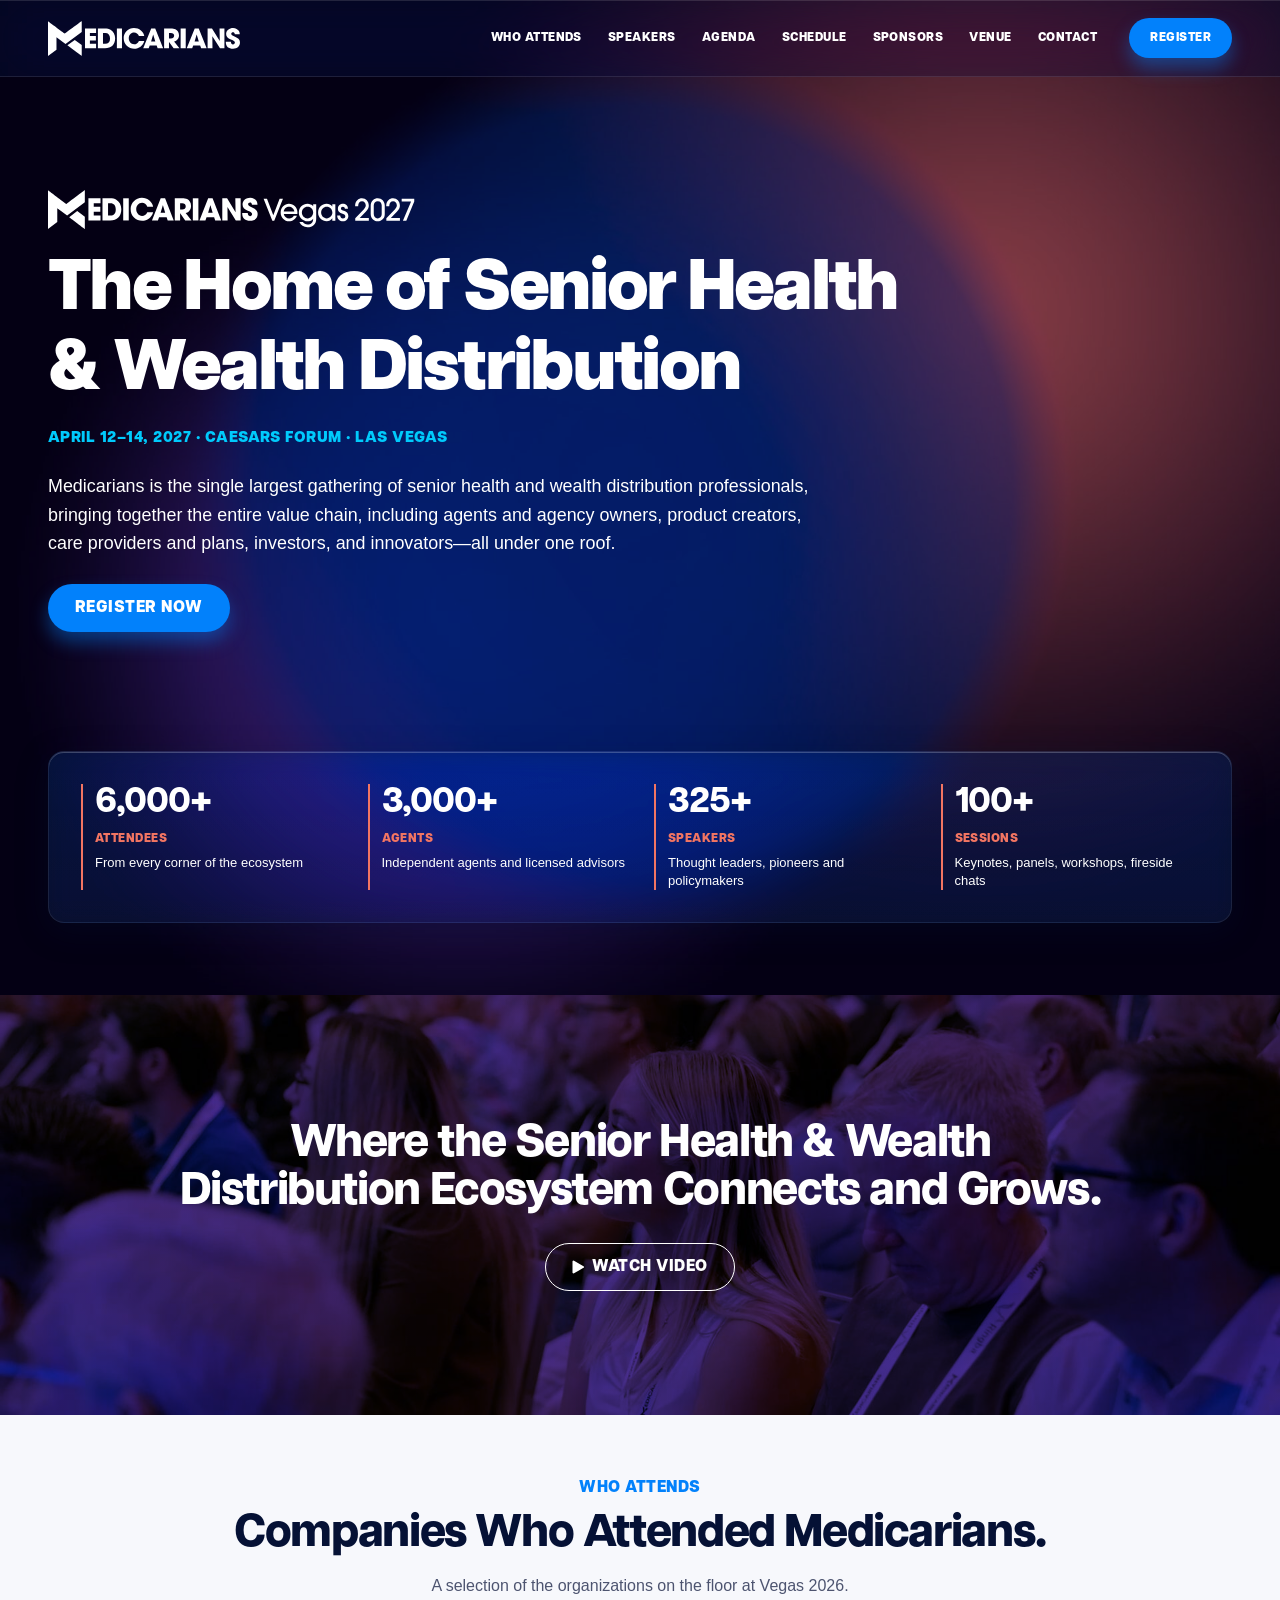
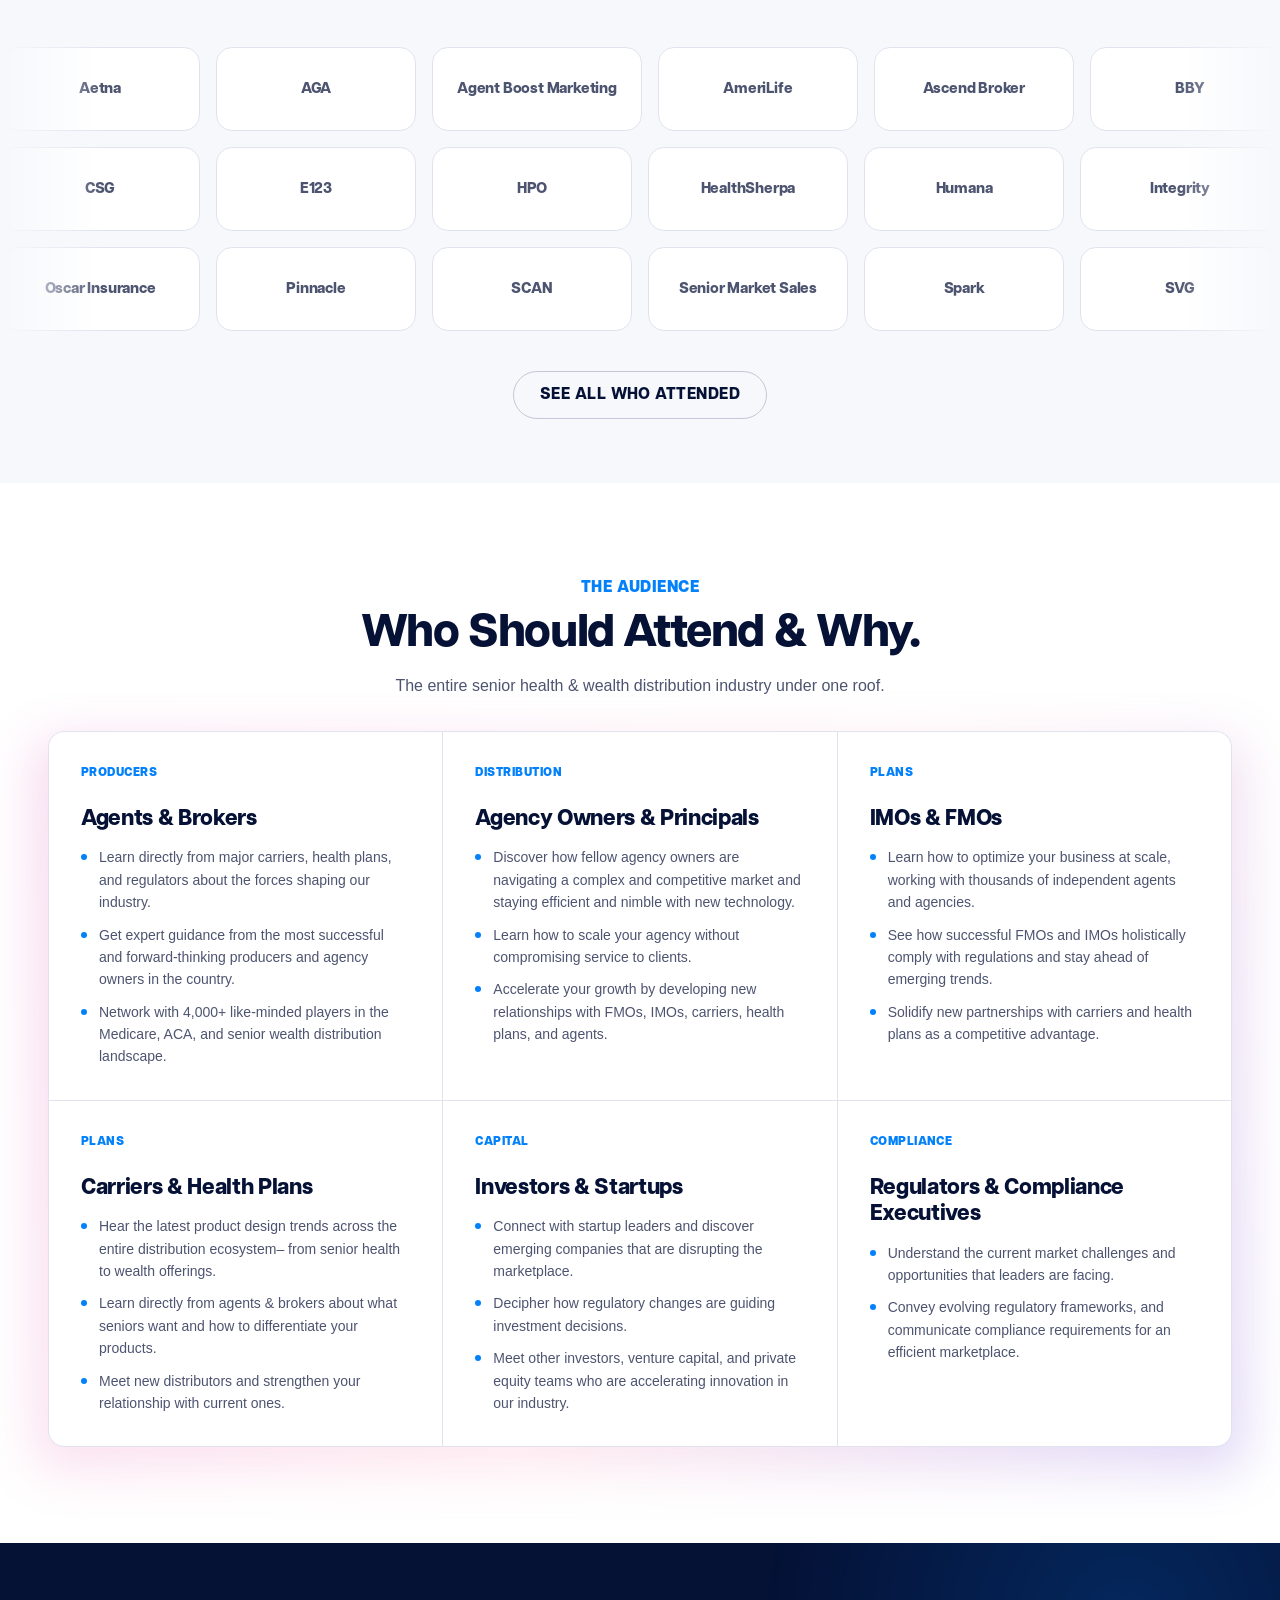
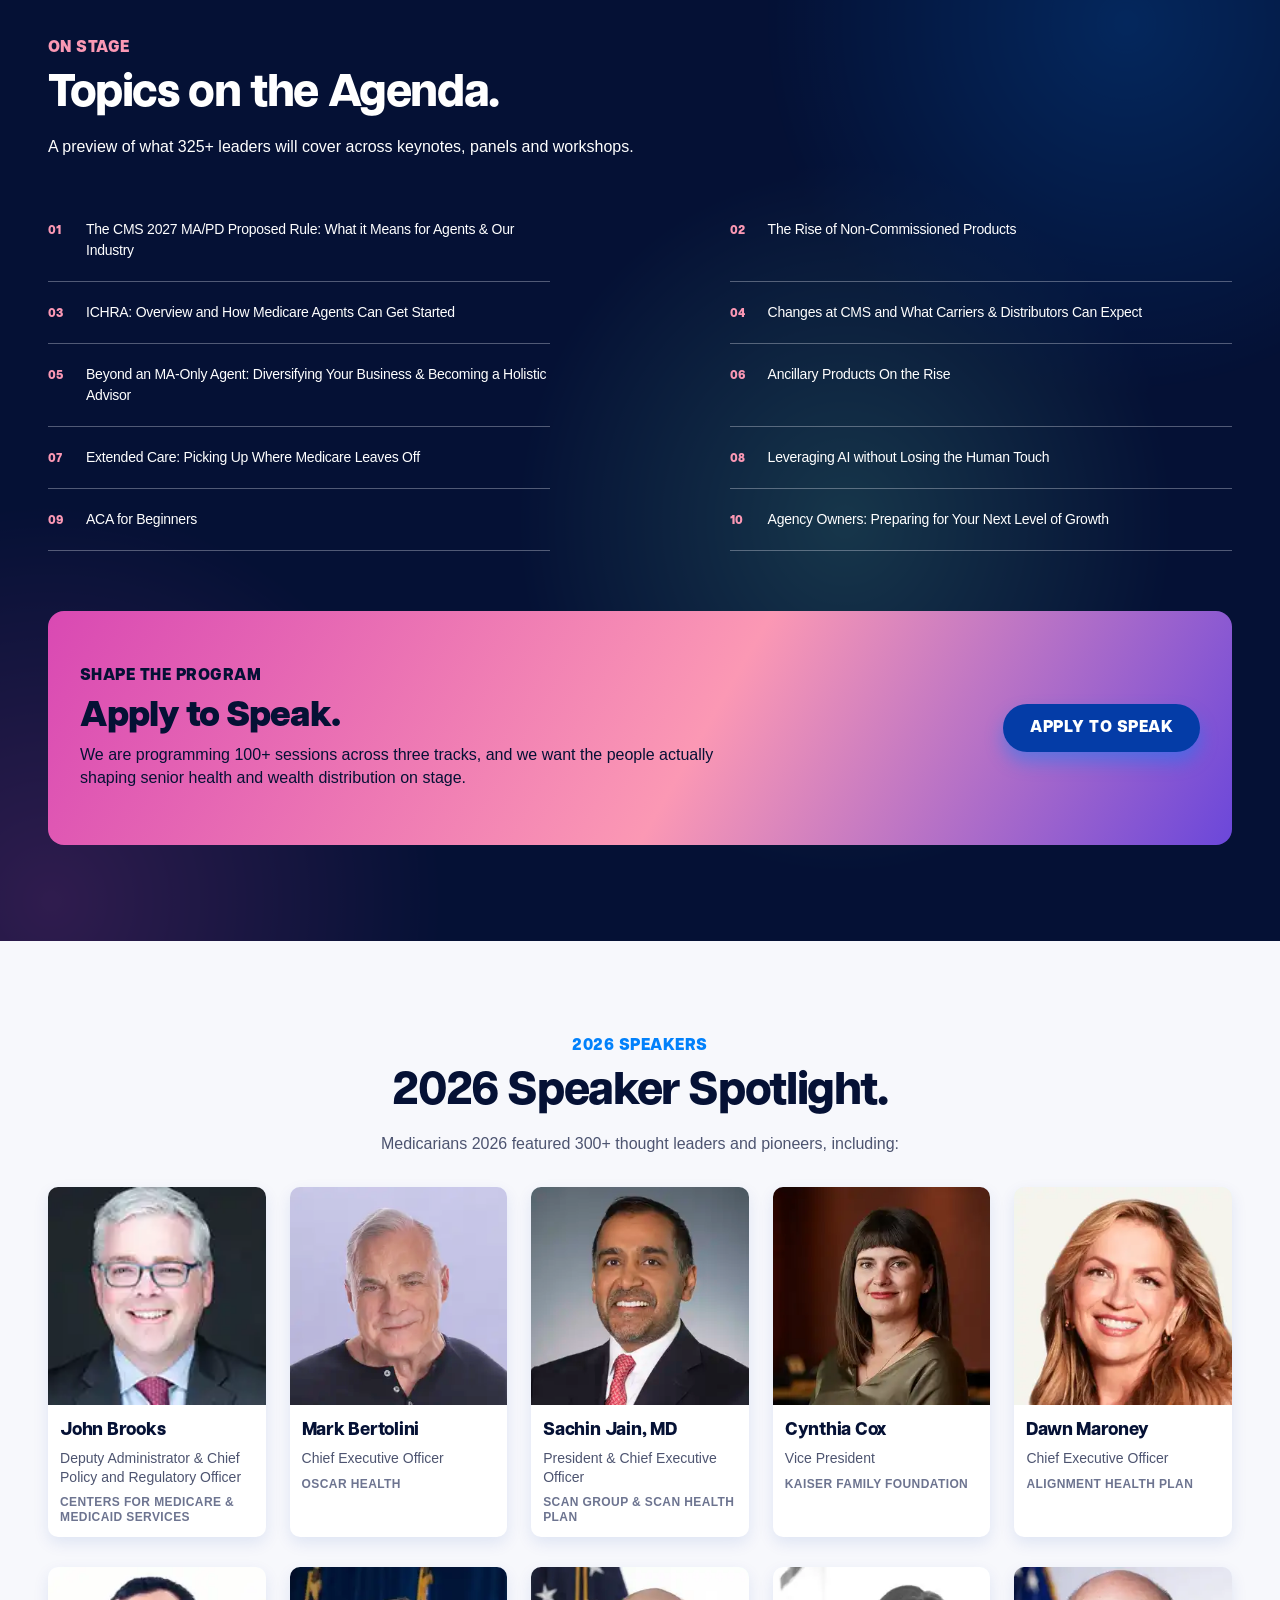
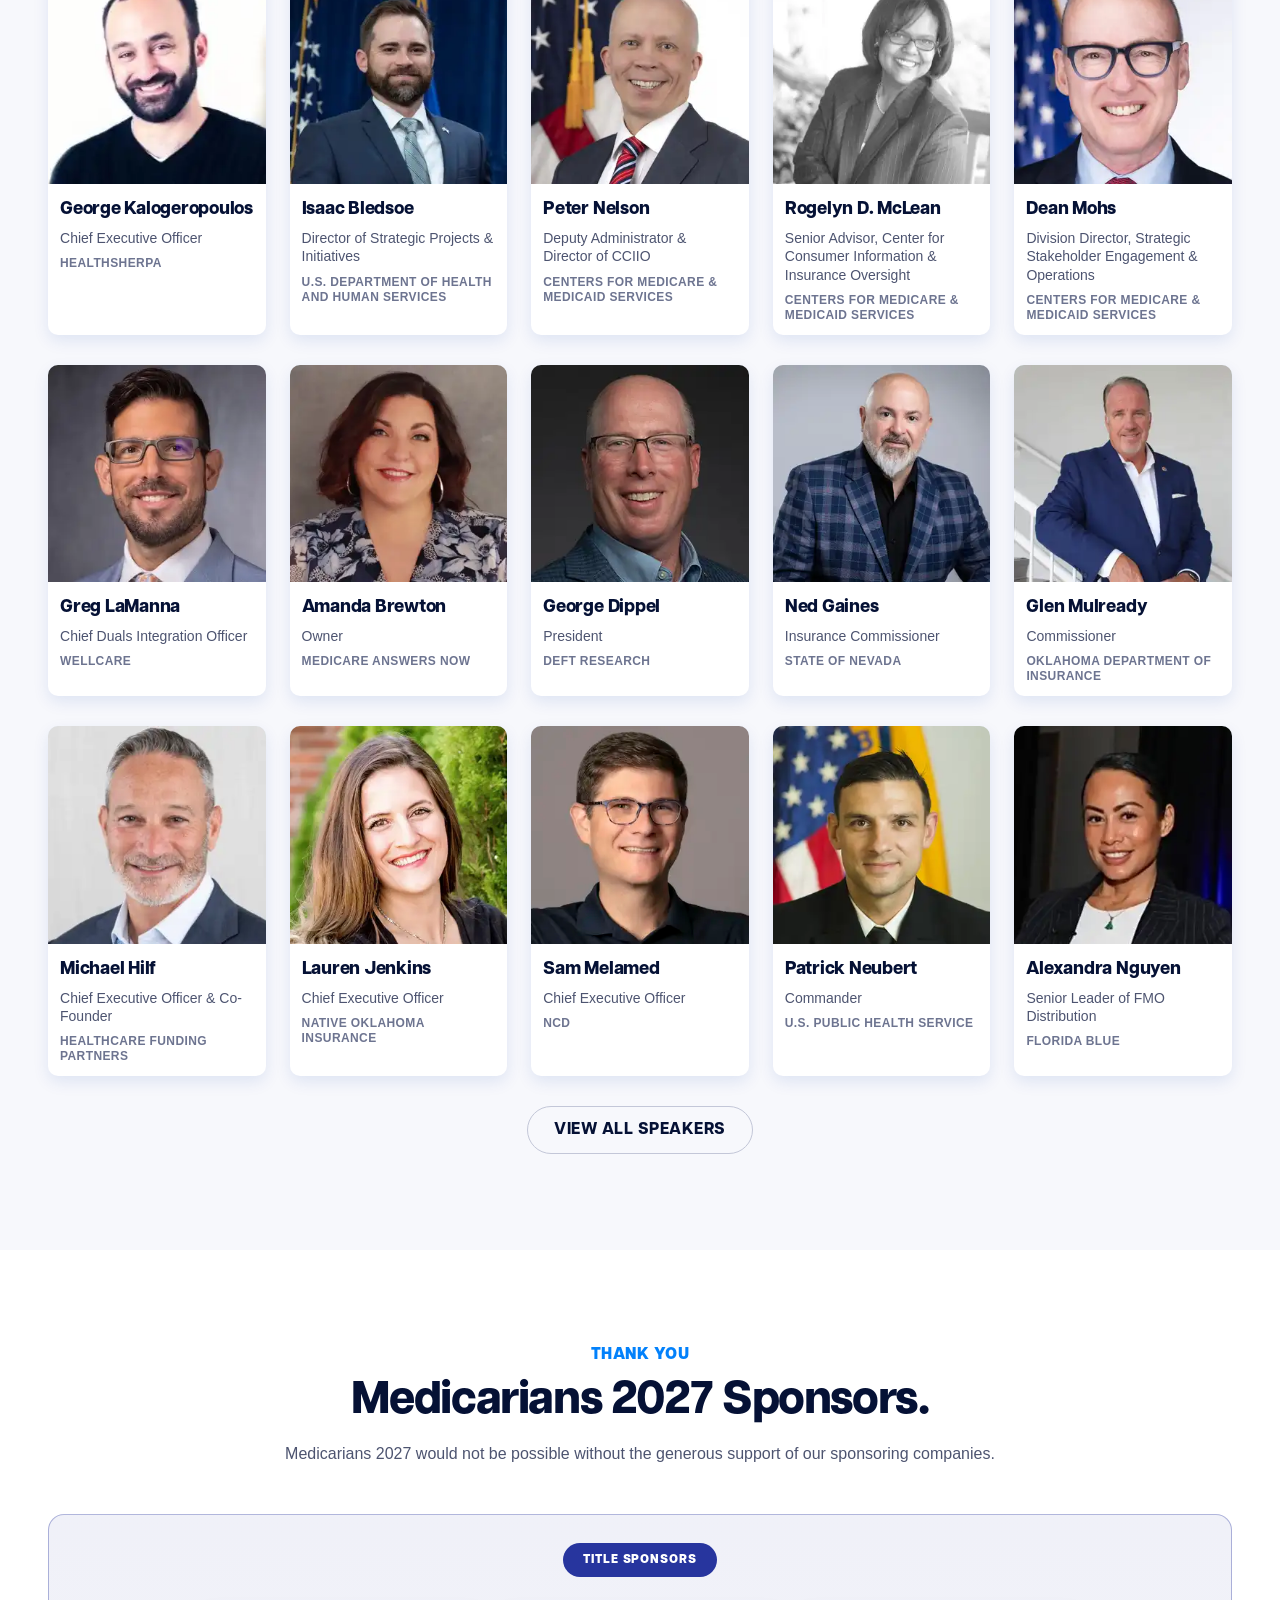
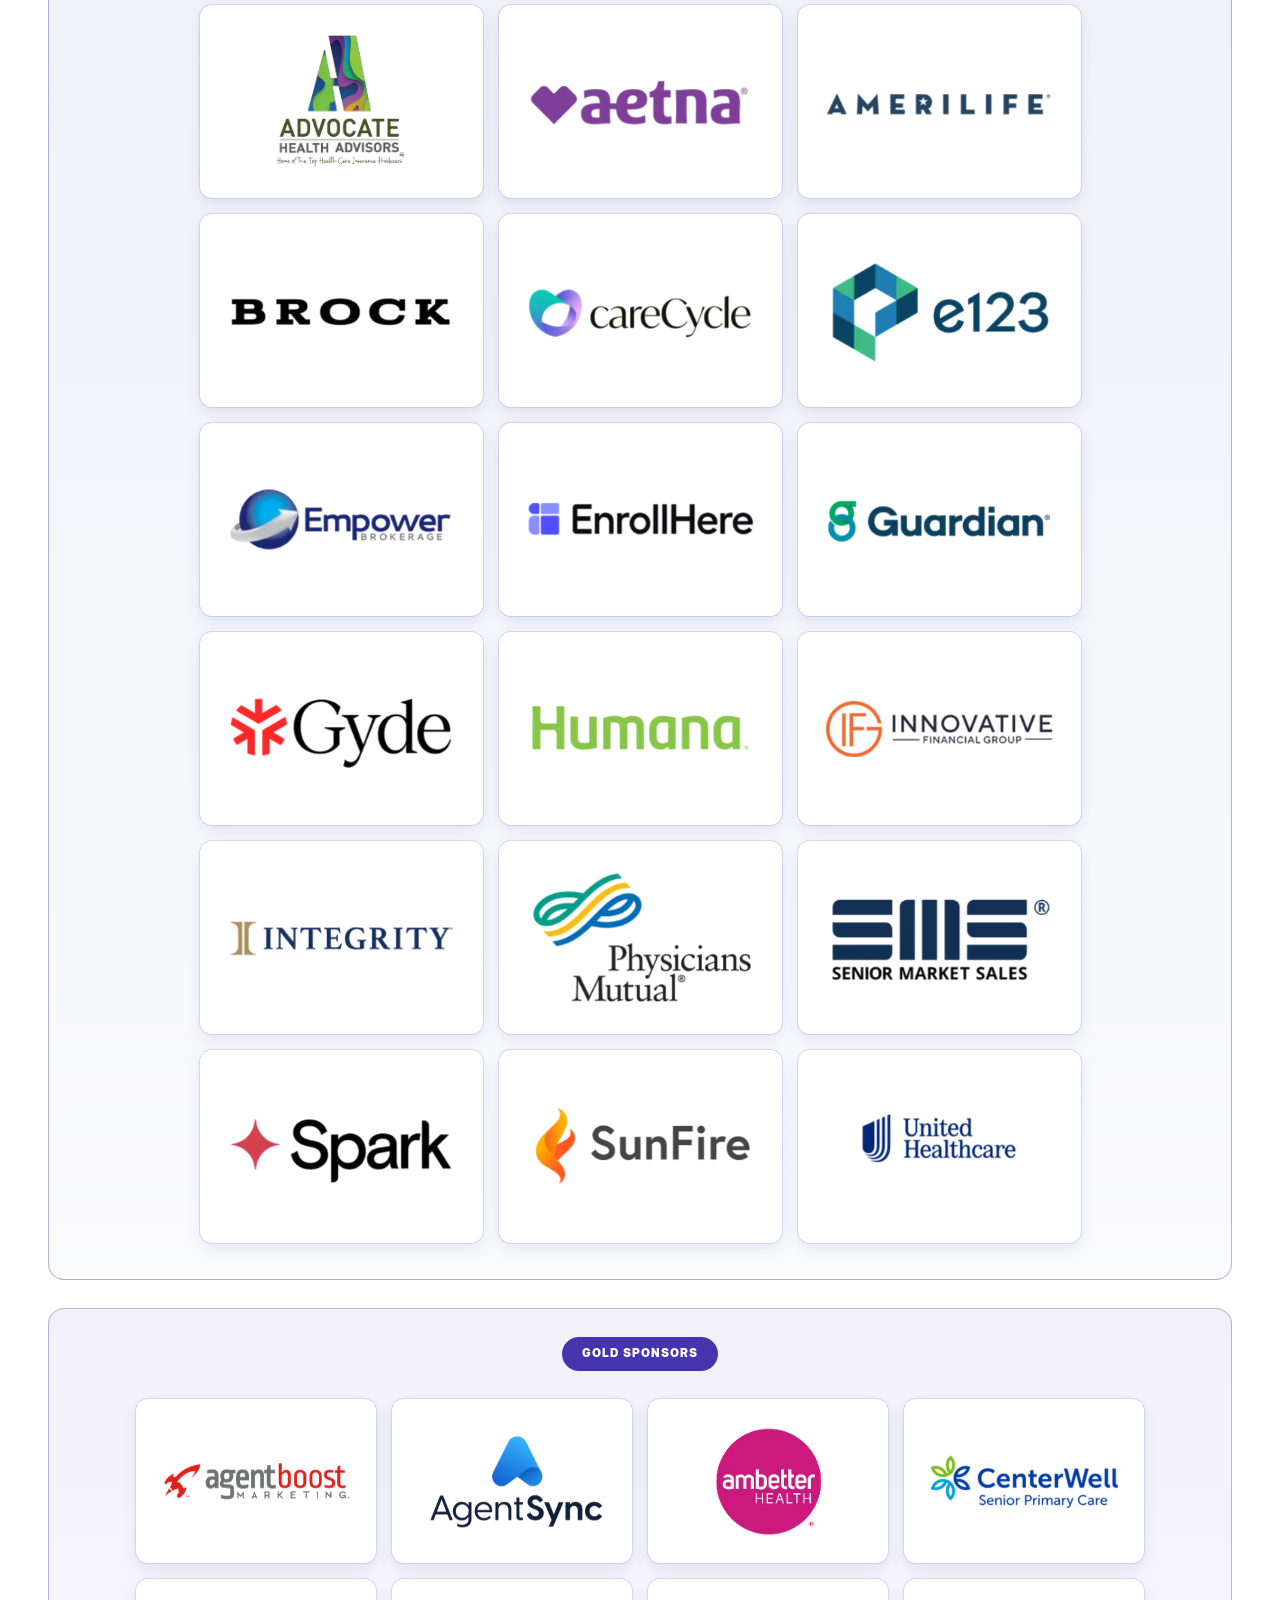
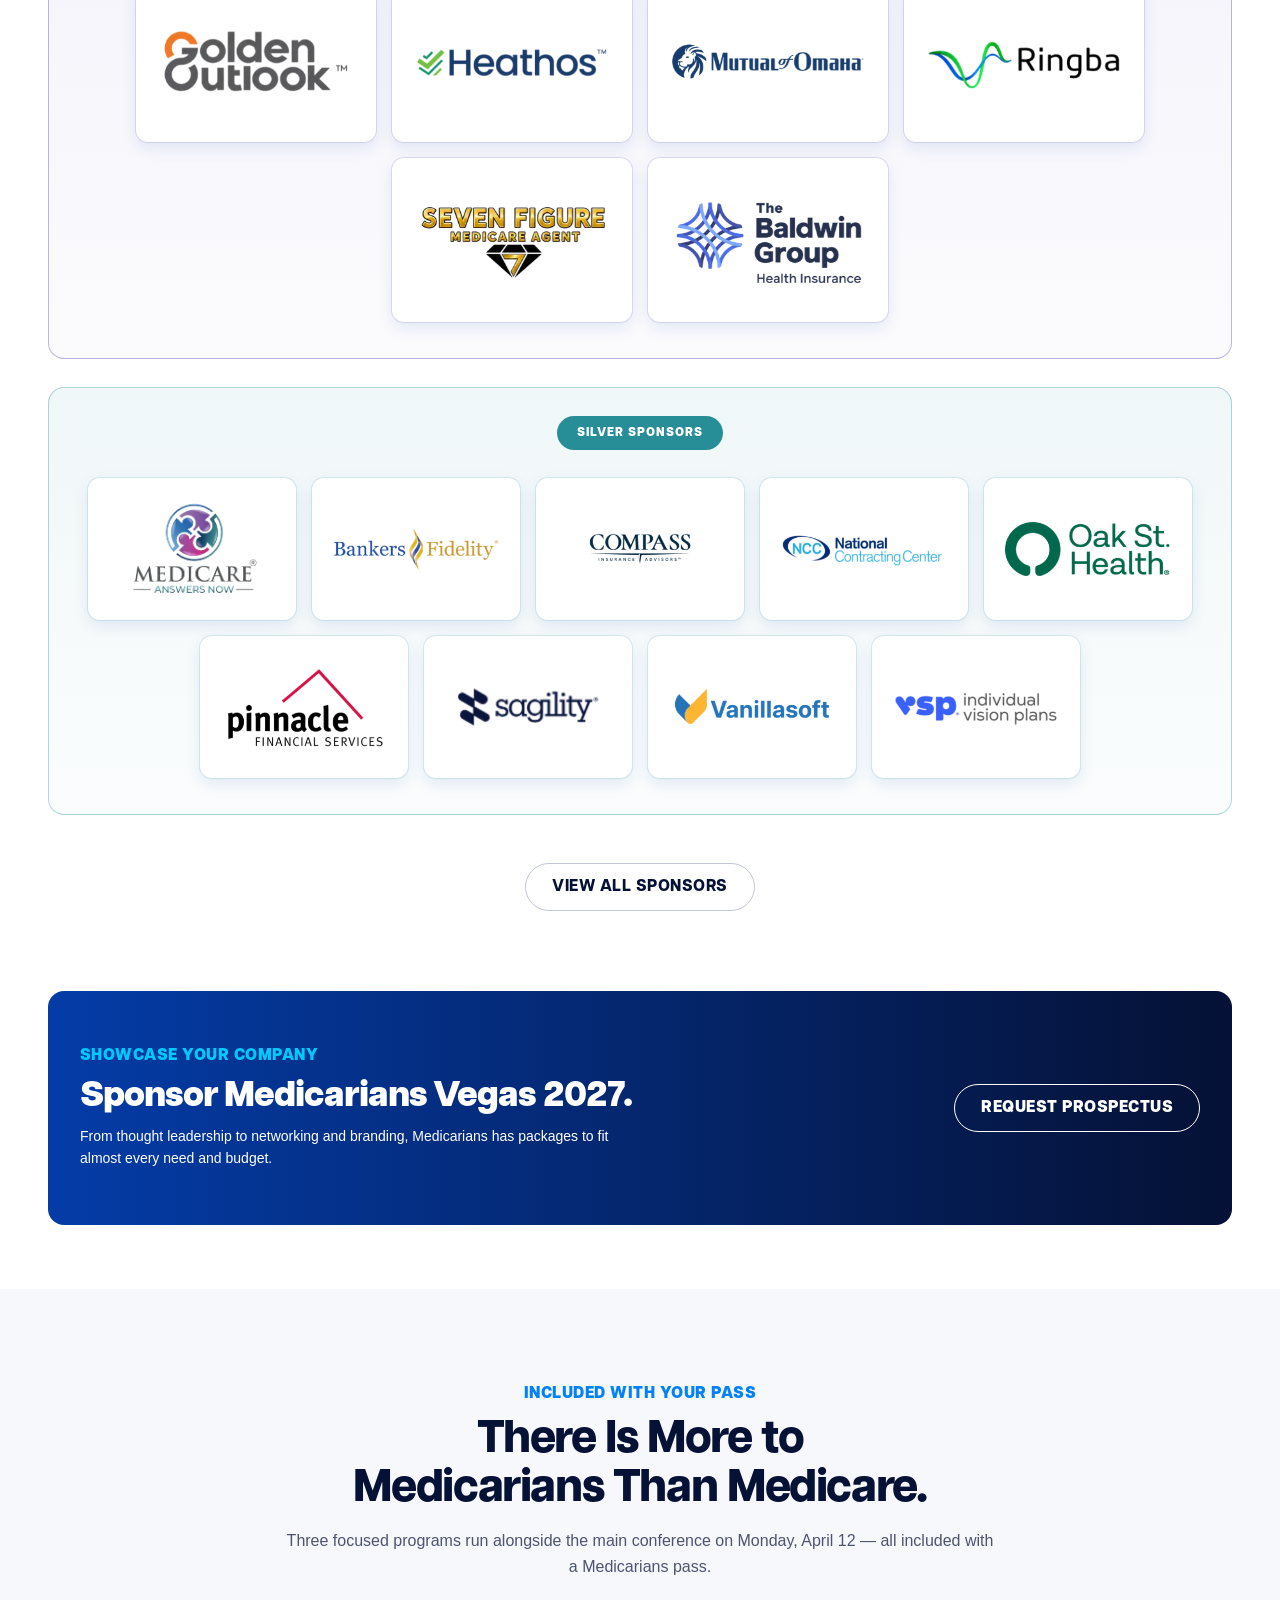
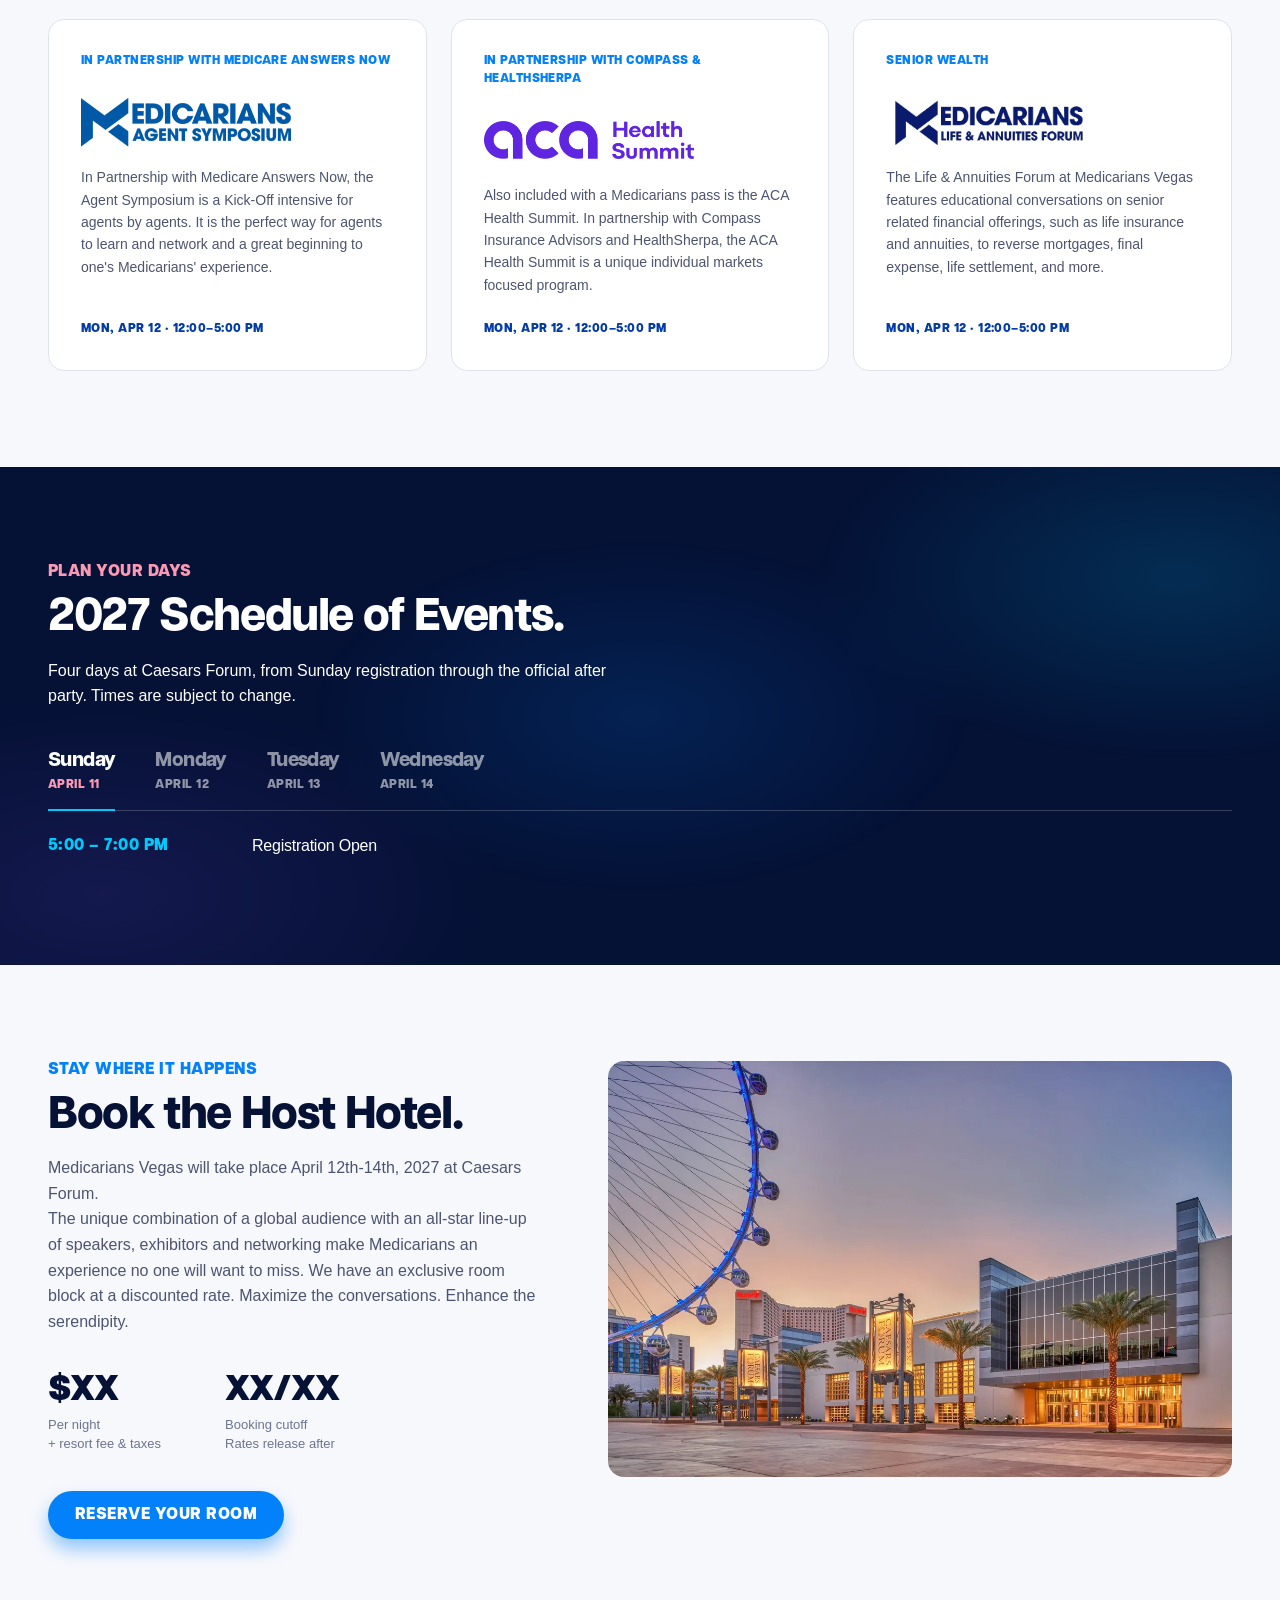
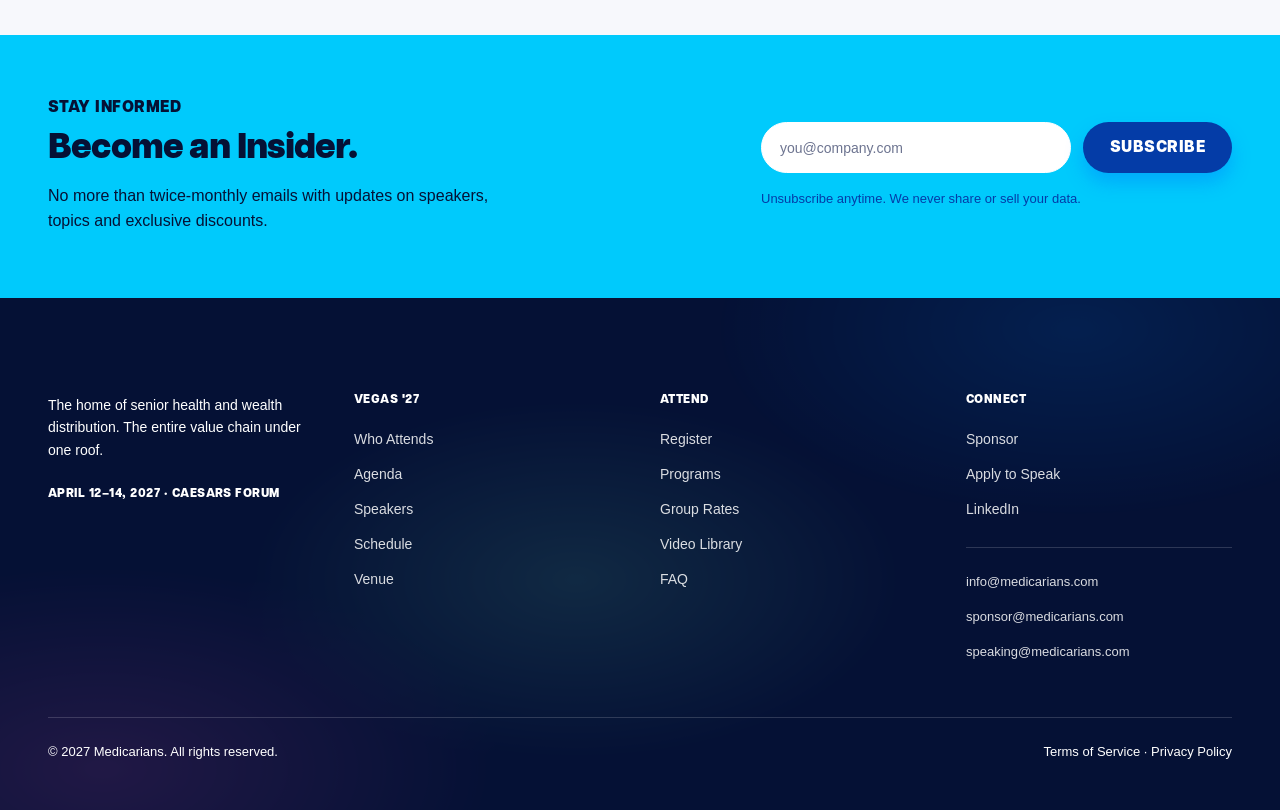
==== commit 4cc375cc: "Add real speaker headshots to 2026 spotlight grid Replace the monogram placeholders in the speaker g" ====
--- a/index.html
+++ b/index.html
@@ -337,7 +337,7 @@
 
       <ul class="speaker-grid" id="speaker-grid">
         <li class="speaker-card">
-          <span class="speaker-card__photo speaker-card__photo--ph" aria-hidden="true">JB</span>
+          <img class="speaker-card__photo" src="assets/img/speakers/john-brooks.webp" alt="John Brooks" width="300" height="300" loading="lazy">
           <div class="speaker-card__body">
             <p class="speaker-card__name">John Brooks</p>
             <p class="speaker-card__role">Deputy Administrator &amp; Chief Policy and Regulatory Officer</p>
@@ -345,7 +345,7 @@
           </div>
         </li>
         <li class="speaker-card">
-          <span class="speaker-card__photo speaker-card__photo--ph" aria-hidden="true">MB</span>
+          <img class="speaker-card__photo" src="assets/img/speakers/mark-bertolini.webp" alt="Mark Bertolini" width="300" height="300" loading="lazy">
           <div class="speaker-card__body">
             <p class="speaker-card__name">Mark Bertolini</p>
             <p class="speaker-card__role">Chief Executive Officer</p>
@@ -353,7 +353,7 @@
           </div>
         </li>
         <li class="speaker-card">
-          <span class="speaker-card__photo speaker-card__photo--ph" aria-hidden="true">SJ</span>
+          <img class="speaker-card__photo" src="assets/img/speakers/sachin-jain-md.webp" alt="Sachin Jain, MD" width="300" height="300" loading="lazy">
           <div class="speaker-card__body">
             <p class="speaker-card__name">Sachin Jain, MD</p>
             <p class="speaker-card__role">President &amp; Chief Executive Officer</p>
@@ -361,7 +361,7 @@
           </div>
         </li>
         <li class="speaker-card">
-          <span class="speaker-card__photo speaker-card__photo--ph" aria-hidden="true">CC</span>
+          <img class="speaker-card__photo" src="assets/img/speakers/cynthia-cox.webp" alt="Cynthia Cox" width="300" height="300" loading="lazy">
           <div class="speaker-card__body">
             <p class="speaker-card__name">Cynthia Cox</p>
             <p class="speaker-card__role">Vice President</p>
@@ -369,7 +369,7 @@
           </div>
         </li>
         <li class="speaker-card">
-          <span class="speaker-card__photo speaker-card__photo--ph" aria-hidden="true">DM</span>
+          <img class="speaker-card__photo" src="assets/img/speakers/dawn-maroney.webp" alt="Dawn Maroney" width="300" height="300" loading="lazy">
           <div class="speaker-card__body">
             <p class="speaker-card__name">Dawn Maroney</p>
             <p class="speaker-card__role">Chief Executive Officer</p>
@@ -377,7 +377,7 @@
           </div>
         </li>
         <li class="speaker-card">
-          <span class="speaker-card__photo speaker-card__photo--ph" aria-hidden="true">GK</span>
+          <img class="speaker-card__photo" src="assets/img/speakers/george-kalogeropoulos.webp" alt="George Kalogeropoulos" width="300" height="300" loading="lazy">
           <div class="speaker-card__body">
             <p class="speaker-card__name">George Kalogeropoulos</p>
             <p class="speaker-card__role">Chief Executive Officer</p>
@@ -385,7 +385,7 @@
           </div>
         </li>
         <li class="speaker-card">
-          <img class="speaker-card__photo" src="assets/img/speaker.png" alt="Isaac Bledsoe" width="300" height="300" loading="lazy">
+          <img class="speaker-card__photo" src="assets/img/speakers/isaac-bledsoe.webp" alt="Isaac Bledsoe" width="300" height="300" loading="lazy">
           <div class="speaker-card__body">
             <p class="speaker-card__name">Isaac Bledsoe</p>
             <p class="speaker-card__role">Director of Strategic Projects &amp; Initiatives</p>
@@ -393,7 +393,7 @@
           </div>
         </li>
         <li class="speaker-card">
-          <span class="speaker-card__photo speaker-card__photo--ph" aria-hidden="true">PN</span>
+          <img class="speaker-card__photo" src="assets/img/speakers/peter-nelson.webp" alt="Peter Nelson" width="300" height="300" loading="lazy">
           <div class="speaker-card__body">
             <p class="speaker-card__name">Peter Nelson</p>
             <p class="speaker-card__role">Deputy Administrator &amp; Director of CCIIO</p>
@@ -401,7 +401,7 @@
           </div>
         </li>
         <li class="speaker-card">
-          <span class="speaker-card__photo speaker-card__photo--ph" aria-hidden="true">RM</span>
+          <img class="speaker-card__photo" src="assets/img/speakers/rogelyn-d-mclean.webp" alt="Rogelyn D. McLean" width="300" height="300" loading="lazy">
           <div class="speaker-card__body">
             <p class="speaker-card__name">Rogelyn D. McLean</p>
             <p class="speaker-card__role">Senior Advisor, Center for Consumer Information &amp; Insurance Oversight</p>
@@ -409,7 +409,7 @@
           </div>
         </li>
         <li class="speaker-card">
-          <span class="speaker-card__photo speaker-card__photo--ph" aria-hidden="true">DM</span>
+          <img class="speaker-card__photo" src="assets/img/speakers/dean-mohs.webp" alt="Dean Mohs" width="300" height="300" loading="lazy">
           <div class="speaker-card__body">
             <p class="speaker-card__name">Dean Mohs</p>
             <p class="speaker-card__role">Division Director, Strategic Stakeholder Engagement &amp; Operations</p>
@@ -417,7 +417,7 @@
           </div>
         </li>
         <li class="speaker-card">
-          <span class="speaker-card__photo speaker-card__photo--ph" aria-hidden="true">GL</span>
+          <img class="speaker-card__photo" src="assets/img/speakers/greg-lamanna.webp" alt="Greg LaManna" width="300" height="300" loading="lazy">
           <div class="speaker-card__body">
             <p class="speaker-card__name">Greg LaManna</p>
             <p class="speaker-card__role">Chief Duals Integration Officer</p>
@@ -425,7 +425,7 @@
           </div>
         </li>
         <li class="speaker-card">
-          <span class="speaker-card__photo speaker-card__photo--ph" aria-hidden="true">AB</span>
+          <img class="speaker-card__photo" src="assets/img/speakers/amanda-brewton.webp" alt="Amanda Brewton" width="300" height="300" loading="lazy">
           <div class="speaker-card__body">
             <p class="speaker-card__name">Amanda Brewton</p>
             <p class="speaker-card__role">Owner</p>
@@ -433,7 +433,7 @@
           </div>
         </li>
         <li class="speaker-card">
-          <span class="speaker-card__photo speaker-card__photo--ph" aria-hidden="true">GD</span>
+          <img class="speaker-card__photo" src="assets/img/speakers/george-dippel.webp" alt="George Dippel" width="300" height="300" loading="lazy">
           <div class="speaker-card__body">
             <p class="speaker-card__name">George Dippel</p>
             <p class="speaker-card__role">President</p>
@@ -441,7 +441,7 @@
           </div>
         </li>
         <li class="speaker-card">
-          <span class="speaker-card__photo speaker-card__photo--ph" aria-hidden="true">NG</span>
+          <img class="speaker-card__photo" src="assets/img/speakers/ned-gaines.webp" alt="Ned Gaines" width="300" height="300" loading="lazy">
           <div class="speaker-card__body">
             <p class="speaker-card__name">Ned Gaines</p>
             <p class="speaker-card__role">Insurance Commissioner</p>
@@ -449,7 +449,7 @@
           </div>
         </li>
         <li class="speaker-card">
-          <span class="speaker-card__photo speaker-card__photo--ph" aria-hidden="true">GM</span>
+          <img class="speaker-card__photo" src="assets/img/speakers/glen-mulready.webp" alt="Glen Mulready" width="300" height="300" loading="lazy">
           <div class="speaker-card__body">
             <p class="speaker-card__name">Glen Mulready</p>
             <p class="speaker-card__role">Commissioner</p>
@@ -457,7 +457,7 @@
           </div>
         </li>
         <li class="speaker-card">
-          <span class="speaker-card__photo speaker-card__photo--ph" aria-hidden="true">MH</span>
+          <img class="speaker-card__photo" src="assets/img/speakers/michael-hilf.webp" alt="Michael Hilf" width="300" height="300" loading="lazy">
           <div class="speaker-card__body">
             <p class="speaker-card__name">Michael Hilf</p>
             <p class="speaker-card__role">Chief Executive Officer &amp; Co-Founder</p>
@@ -465,7 +465,7 @@
           </div>
         </li>
         <li class="speaker-card">
-          <span class="speaker-card__photo speaker-card__photo--ph" aria-hidden="true">LJ</span>
+          <img class="speaker-card__photo" src="assets/img/speakers/lauren-jenkins.webp" alt="Lauren Jenkins" width="300" height="300" loading="lazy">
           <div class="speaker-card__body">
             <p class="speaker-card__name">Lauren Jenkins</p>
             <p class="speaker-card__role">Chief Executive Officer</p>
@@ -473,7 +473,7 @@
           </div>
         </li>
         <li class="speaker-card">
-          <span class="speaker-card__photo speaker-card__photo--ph" aria-hidden="true">SM</span>
+          <img class="speaker-card__photo" src="assets/img/speakers/sam-melamed.webp" alt="Sam Melamed" width="300" height="300" loading="lazy">
           <div class="speaker-card__body">
             <p class="speaker-card__name">Sam Melamed</p>
             <p class="speaker-card__role">Chief Executive Officer</p>
@@ -481,7 +481,7 @@
           </div>
         </li>
         <li class="speaker-card">
-          <span class="speaker-card__photo speaker-card__photo--ph" aria-hidden="true">PN</span>
+          <img class="speaker-card__photo" src="assets/img/speakers/patrick-neubert.webp" alt="Patrick Neubert" width="300" height="300" loading="lazy">
           <div class="speaker-card__body">
             <p class="speaker-card__name">Patrick Neubert</p>
             <p class="speaker-card__role">Commander</p>
@@ -489,7 +489,7 @@
           </div>
         </li>
         <li class="speaker-card">
-          <span class="speaker-card__photo speaker-card__photo--ph" aria-hidden="true">AN</span>
+          <img class="speaker-card__photo" src="assets/img/speakers/alexandra-nguyen.webp" alt="Alexandra Nguyen" width="300" height="300" loading="lazy">
           <div class="speaker-card__body">
             <p class="speaker-card__name">Alexandra Nguyen</p>
             <p class="speaker-card__role">Senior Leader of FMO Distribution</p>
@@ -497,7 +497,7 @@
           </div>
         </li>
         <li class="speaker-card">
-          <span class="speaker-card__photo speaker-card__photo--ph" aria-hidden="true">VN</span>
+          <img class="speaker-card__photo" src="assets/img/speakers/vipan-nikore-md.webp" alt="Vipan Nikore, MD" width="300" height="300" loading="lazy">
           <div class="speaker-card__body">
             <p class="speaker-card__name">Vipan Nikore, MD</p>
             <p class="speaker-card__role">Chief Executive Officer</p>
@@ -505,7 +505,7 @@
           </div>
         </li>
         <li class="speaker-card">
-          <span class="speaker-card__photo speaker-card__photo--ph" aria-hidden="true">BN</span>
+          <img class="speaker-card__photo" src="assets/img/speakers/b-ronnell-nolan-hia.webp" alt="B. Ronnell Nolan, HIA" width="300" height="300" loading="lazy">
           <div class="speaker-card__body">
             <p class="speaker-card__name">B. Ronnell Nolan, HIA</p>
             <p class="speaker-card__role">Chief Executive Officer</p>
@@ -513,7 +513,7 @@
           </div>
         </li>
         <li class="speaker-card">
-          <span class="speaker-card__photo speaker-card__photo--ph" aria-hidden="true">RN</span>
+          <img class="speaker-card__photo" src="assets/img/speakers/rohit-nuwal.webp" alt="Rohit Nuwal" width="300" height="300" loading="lazy">
           <div class="speaker-card__body">
             <p class="speaker-card__name">Rohit Nuwal</p>
             <p class="speaker-card__role">Partner</p>
@@ -521,7 +521,7 @@
           </div>
         </li>
         <li class="speaker-card">
-          <span class="speaker-card__photo speaker-card__photo--ph" aria-hidden="true">DO</span>
+          <img class="speaker-card__photo" src="assets/img/speakers/duncan-orrell-jones.webp" alt="Duncan Orrell-Jones" width="300" height="300" loading="lazy">
           <div class="speaker-card__body">
             <p class="speaker-card__name">Duncan Orrell-Jones</p>
             <p class="speaker-card__role">Chief Executive Officer &amp; Co-Founder</p>
@@ -529,7 +529,7 @@
           </div>
         </li>
         <li class="speaker-card">
-          <span class="speaker-card__photo speaker-card__photo--ph" aria-hidden="true">AP</span>
+          <img class="speaker-card__photo" src="assets/img/speakers/arundhati-parmar.webp" alt="Arundhati Parmar" width="300" height="300" loading="lazy">
           <div class="speaker-card__body">
             <p class="speaker-card__name">Arundhati Parmar</p>
             <p class="speaker-card__role">Vice President &amp; Editor-in-Chief</p>
@@ -537,7 +537,7 @@
           </div>
         </li>
         <li class="speaker-card">
-          <span class="speaker-card__photo speaker-card__photo--ph" aria-hidden="true">JS</span>
+          <img class="speaker-card__photo" src="assets/img/speakers/jared-strock.webp" alt="Jared Strock" width="300" height="300" loading="lazy">
           <div class="speaker-card__body">
             <p class="speaker-card__name">Jared Strock</p>
             <p class="speaker-card__role">Principal &amp; Consulting Actuary</p>
--- a/styles.css
+++ b/styles.css
@@ -1026,10 +1026,13 @@
   width: 100%;
   aspect-ratio: 1 / 1;
   object-fit: cover;
-}
-
-/* Only one real headshot has been sourced. The rest get a monogram rather than
-   that person's face repeated under 25 other people's names. */
+  /* Headshots are pulled at mixed aspect ratios; bias the square crop upward
+     so faces stay in frame. */
+  object-position: 50% 25%;
+  background: rgba(2, 129, 251, 0.08);
+}
+
+/* Kept as a fallback for speakers added before a headshot is sourced. */
 .speaker-card__photo--ph {
   display: flex;
   align-items: center;
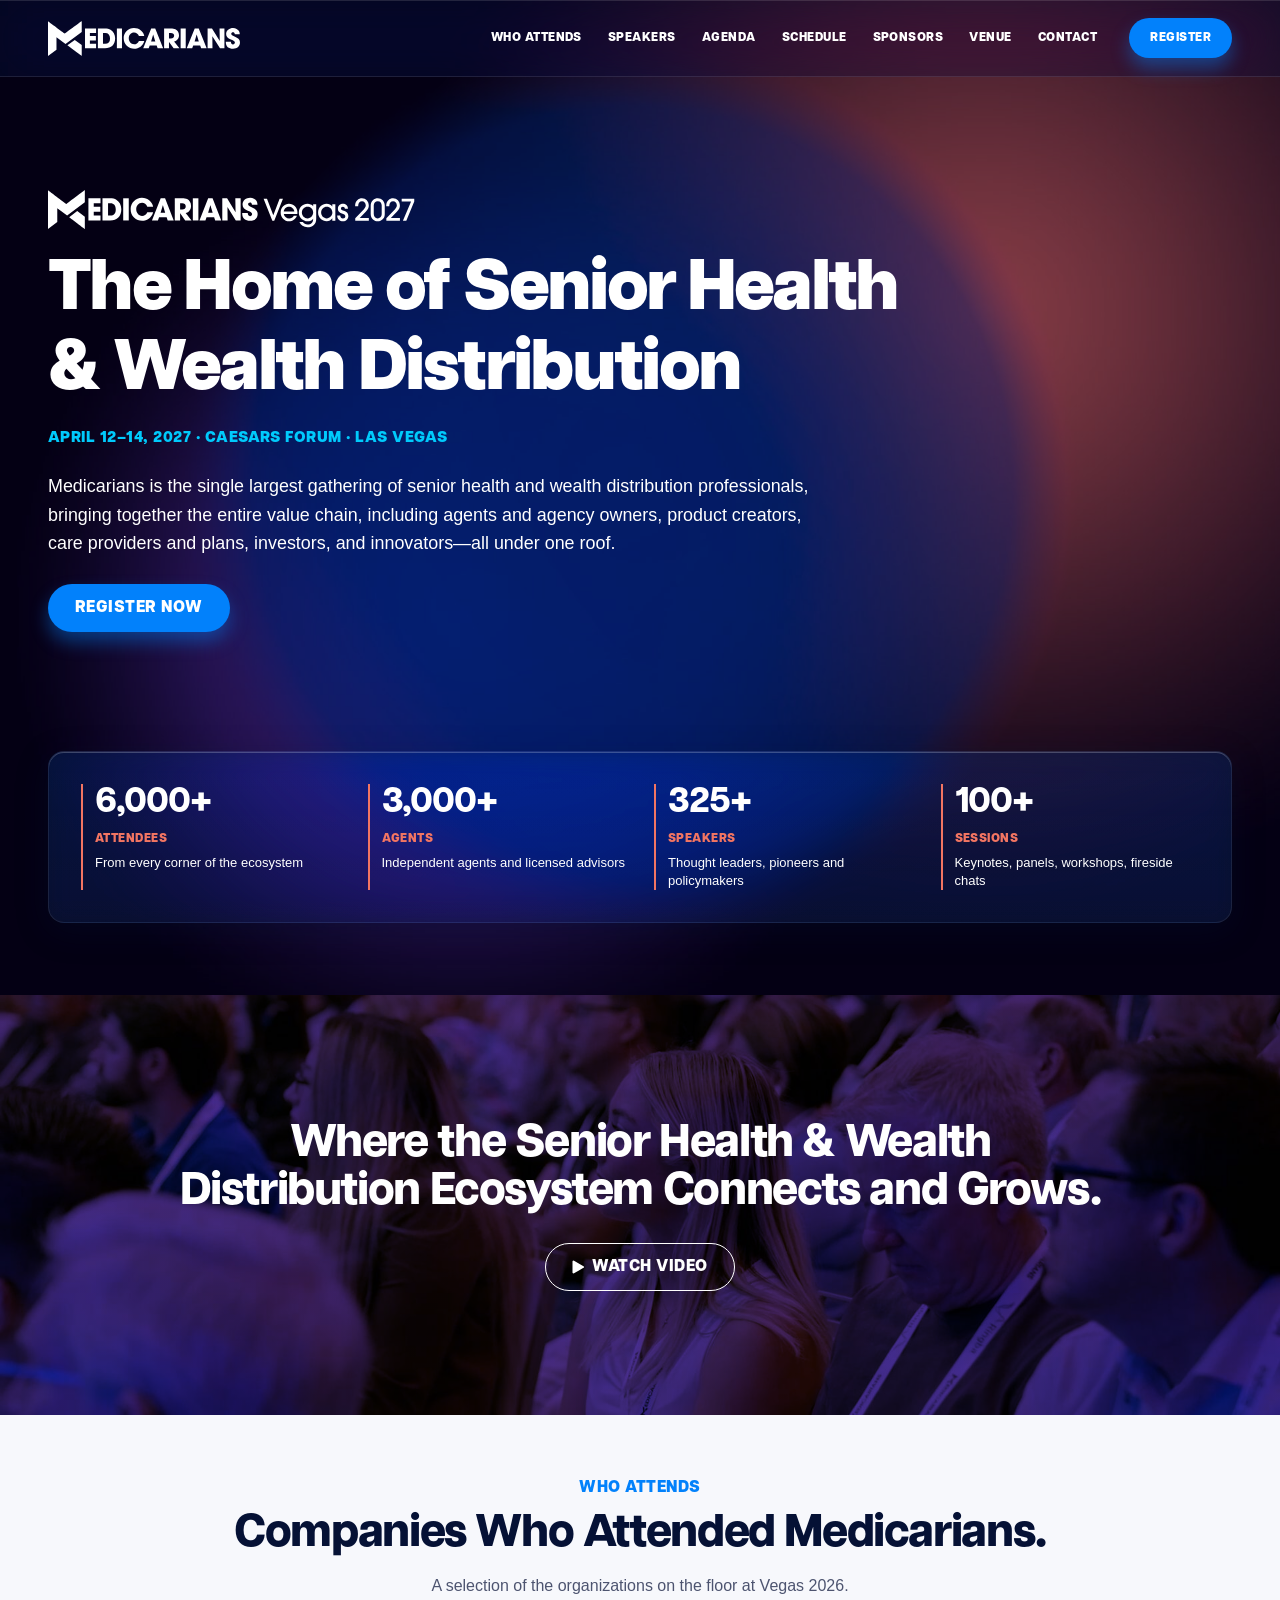
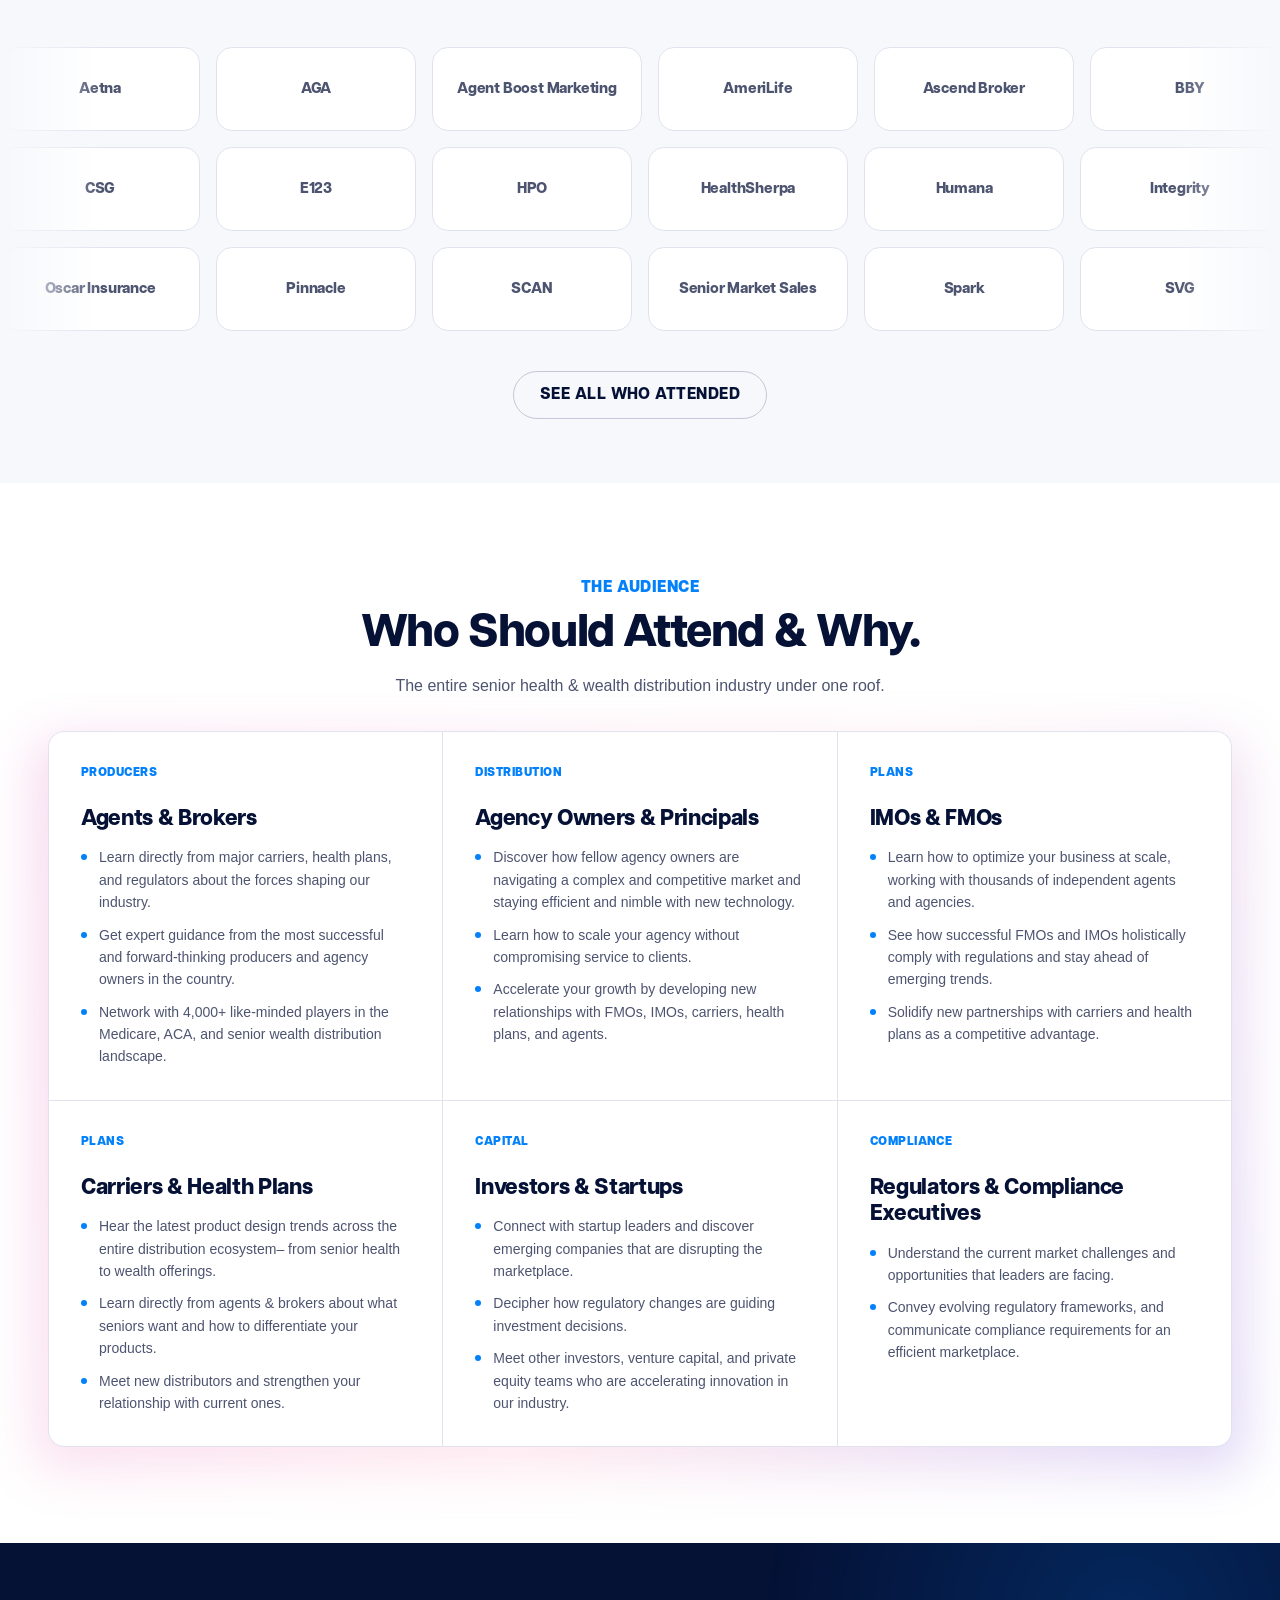
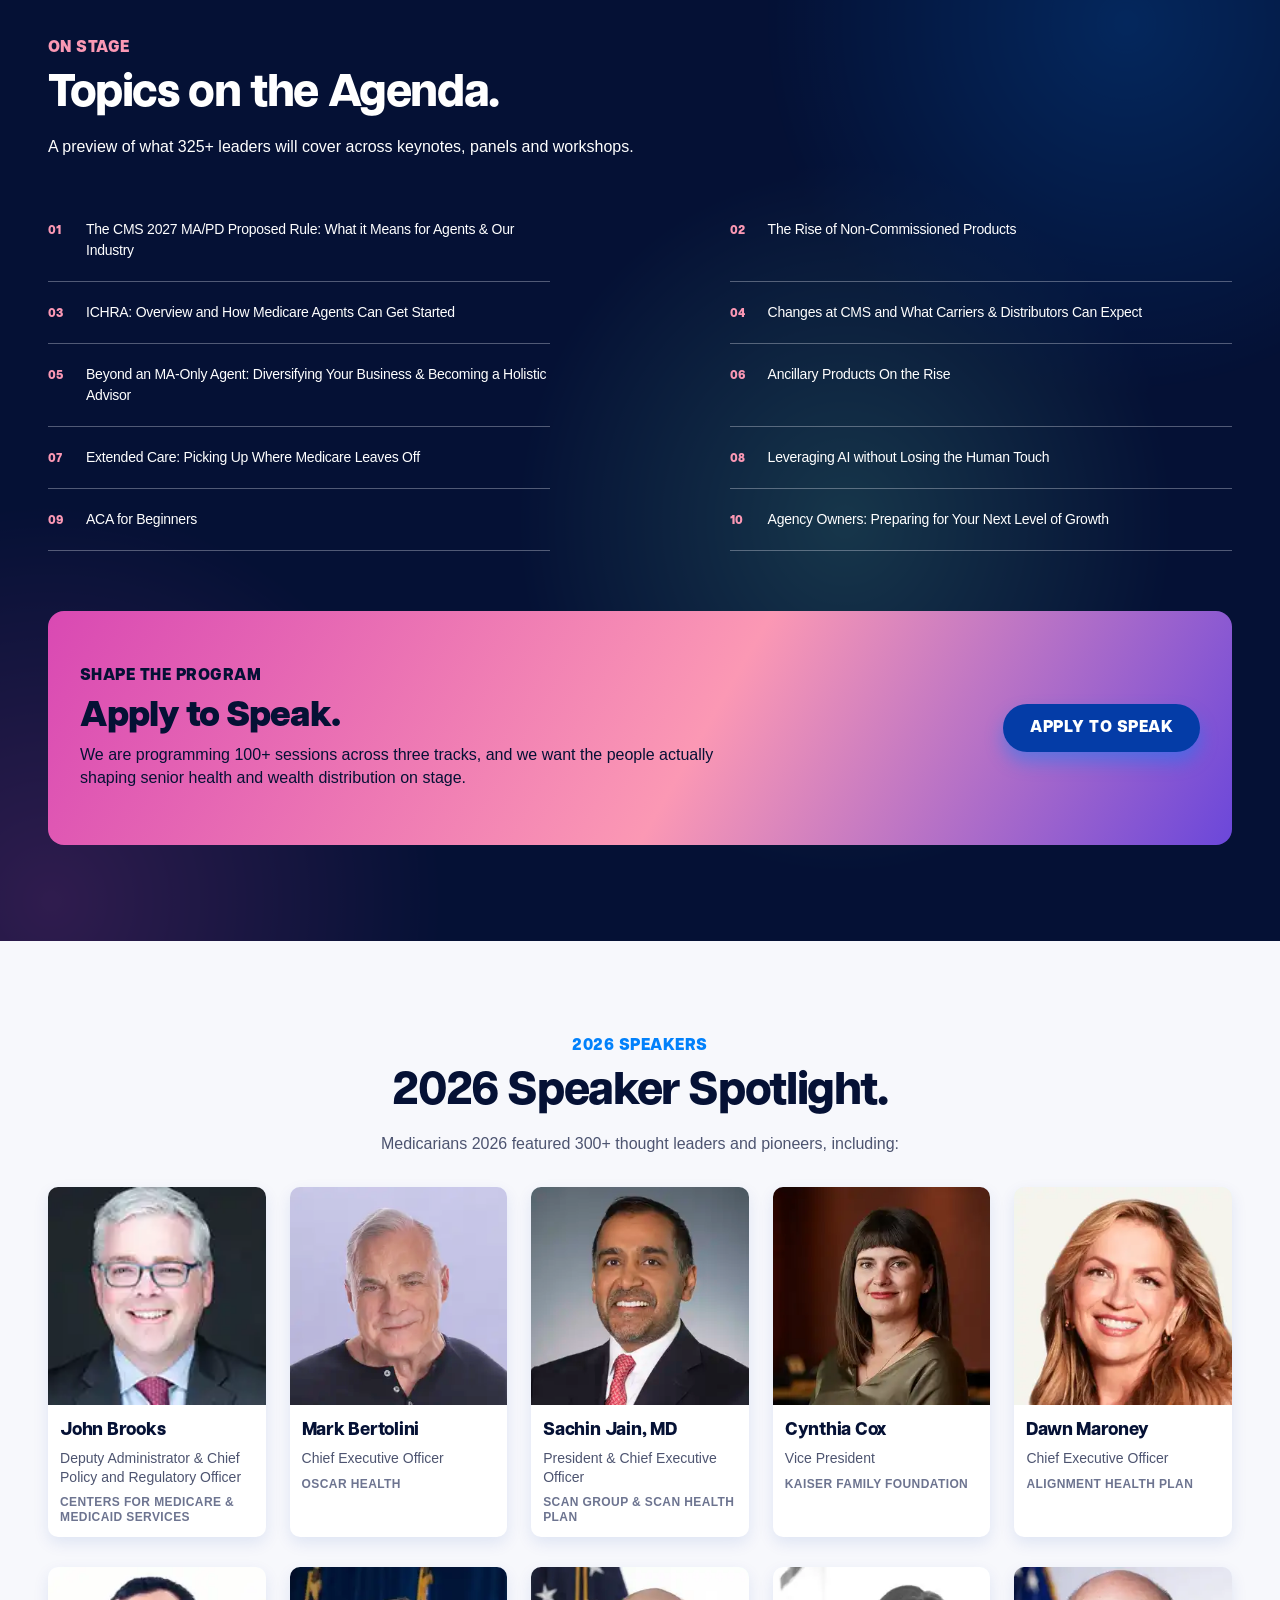
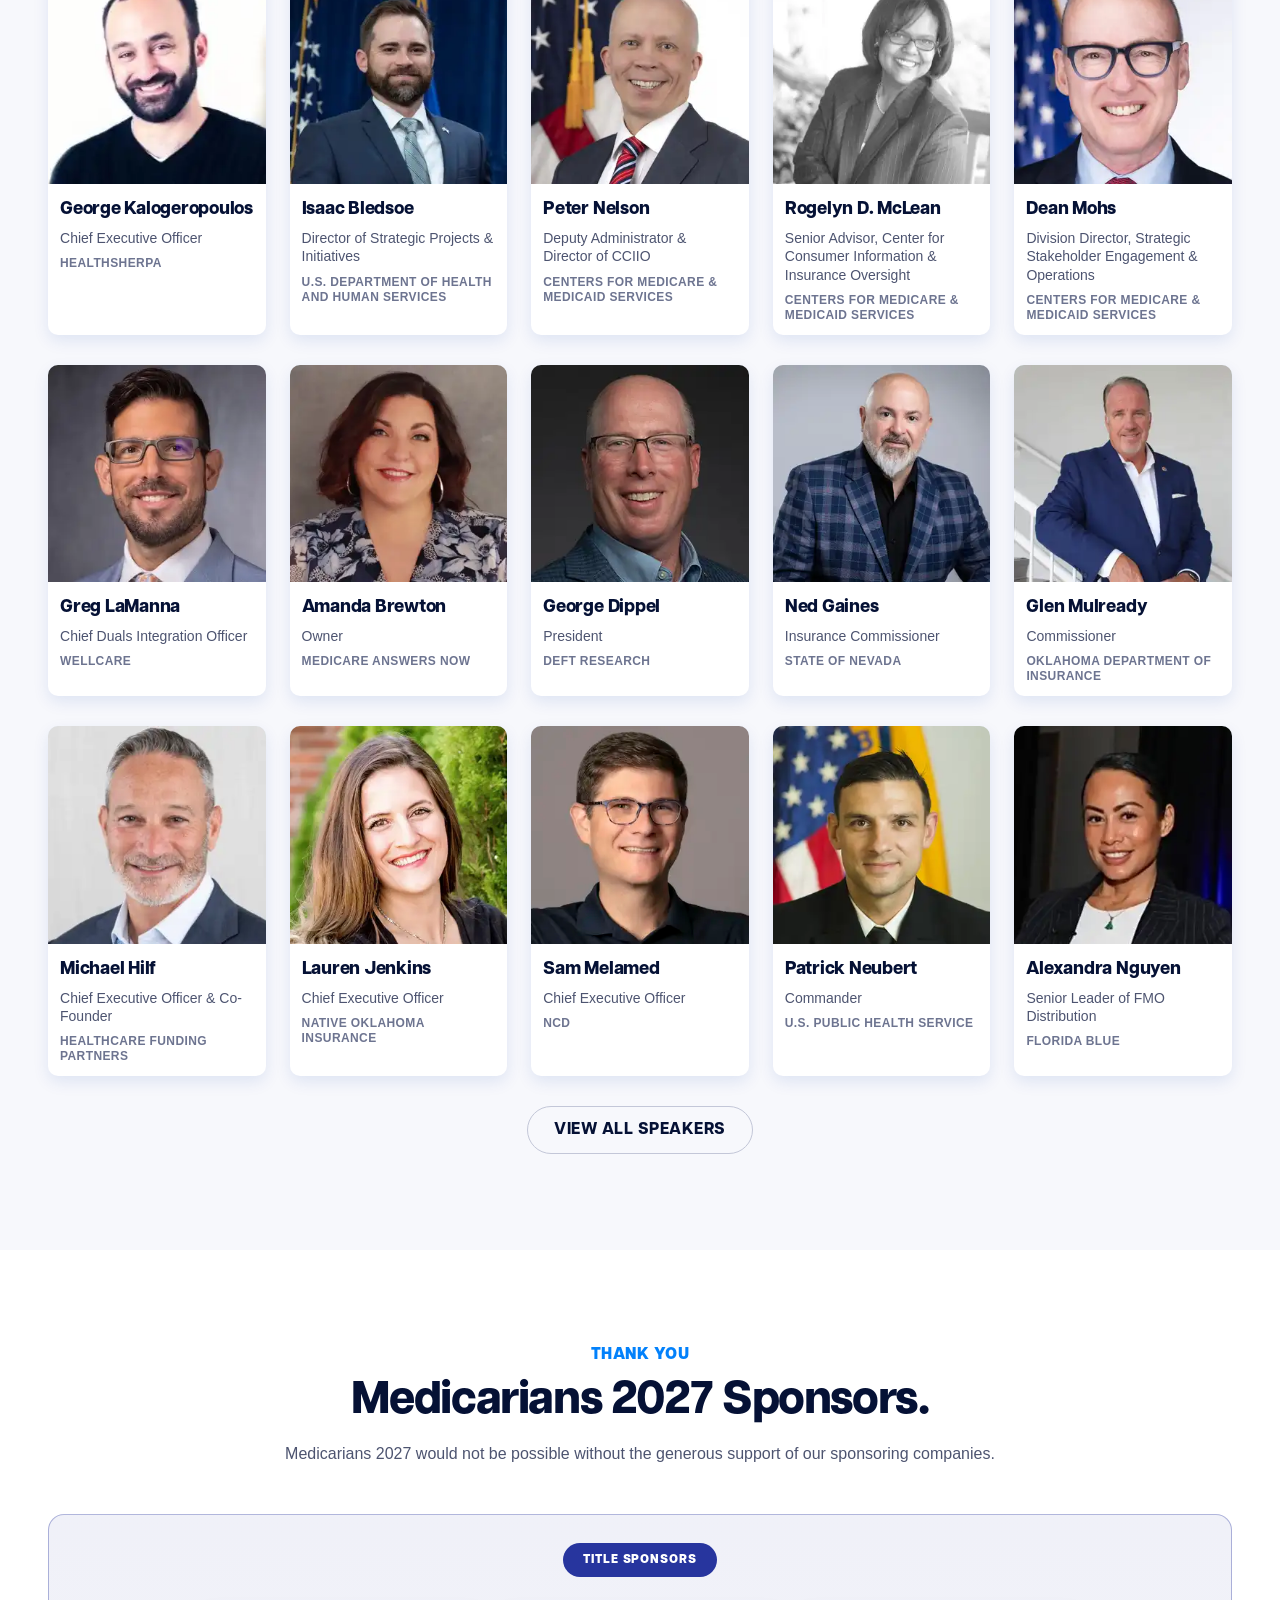
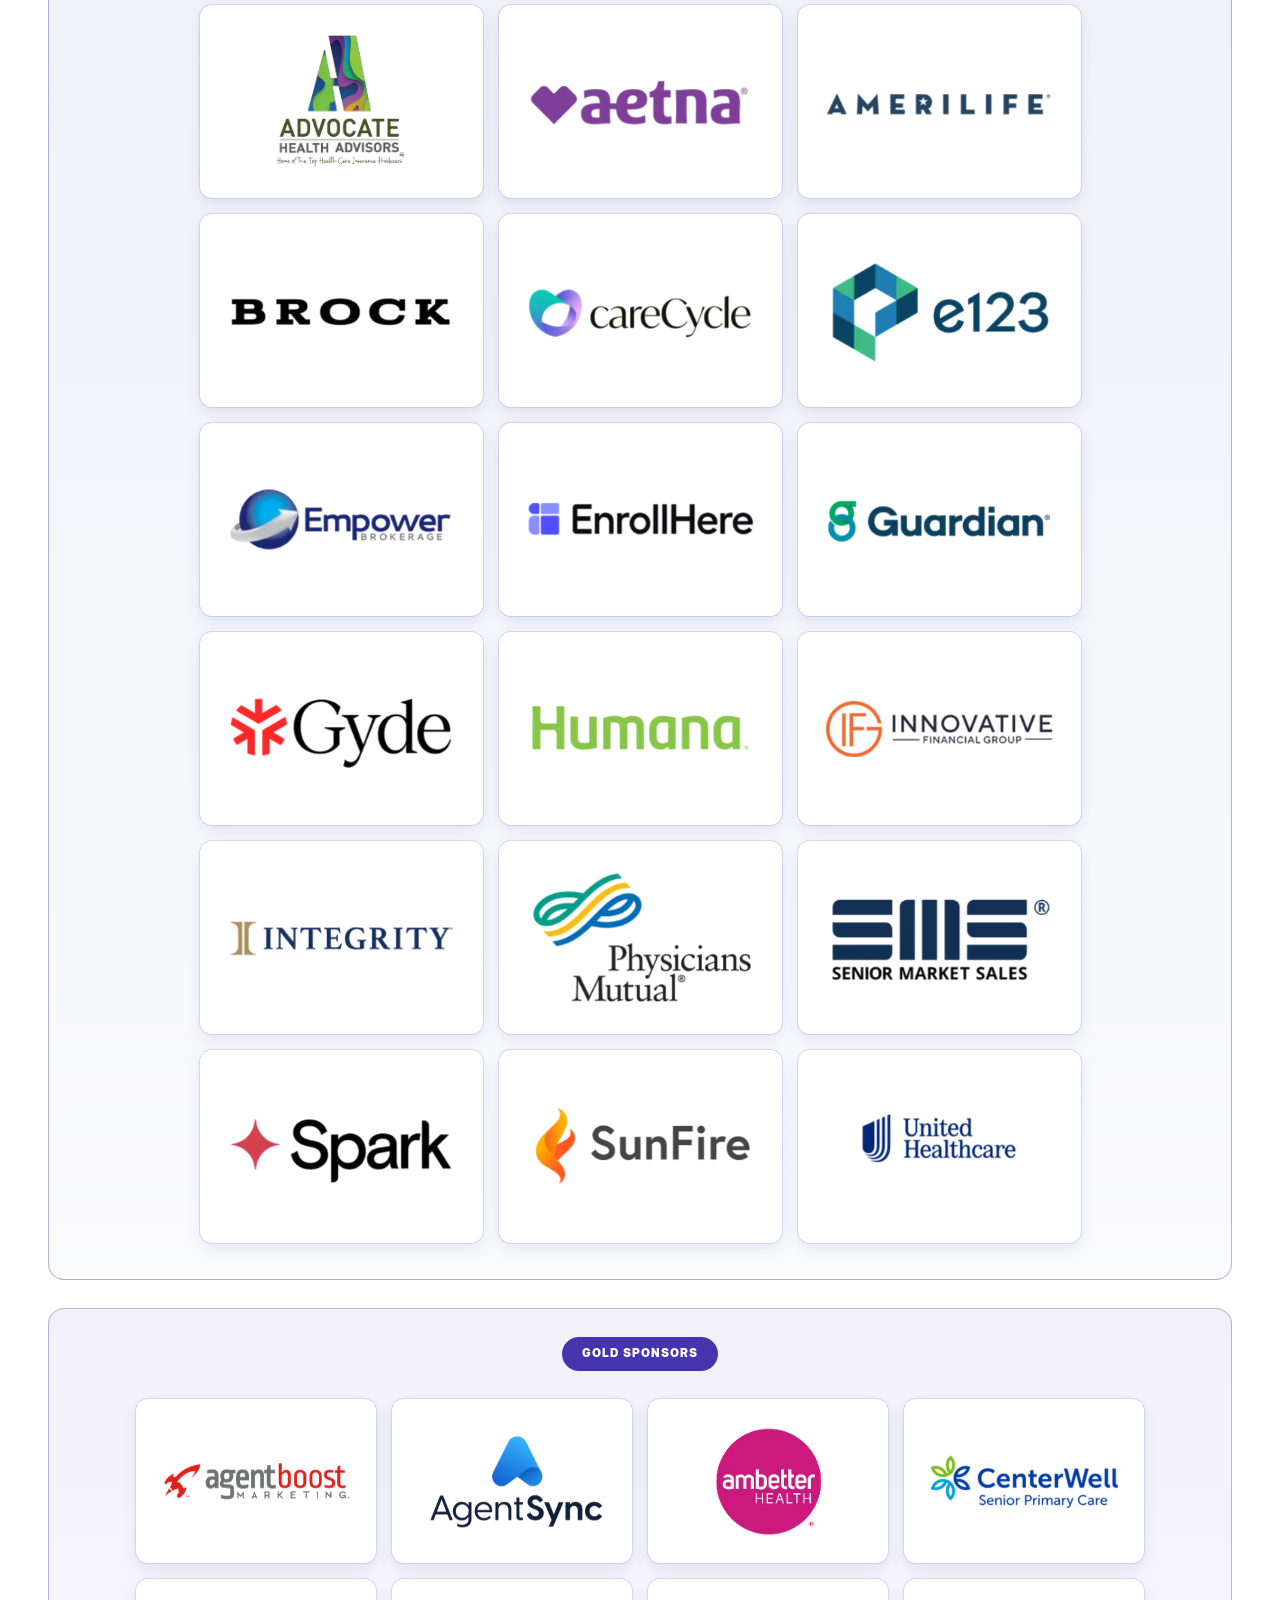
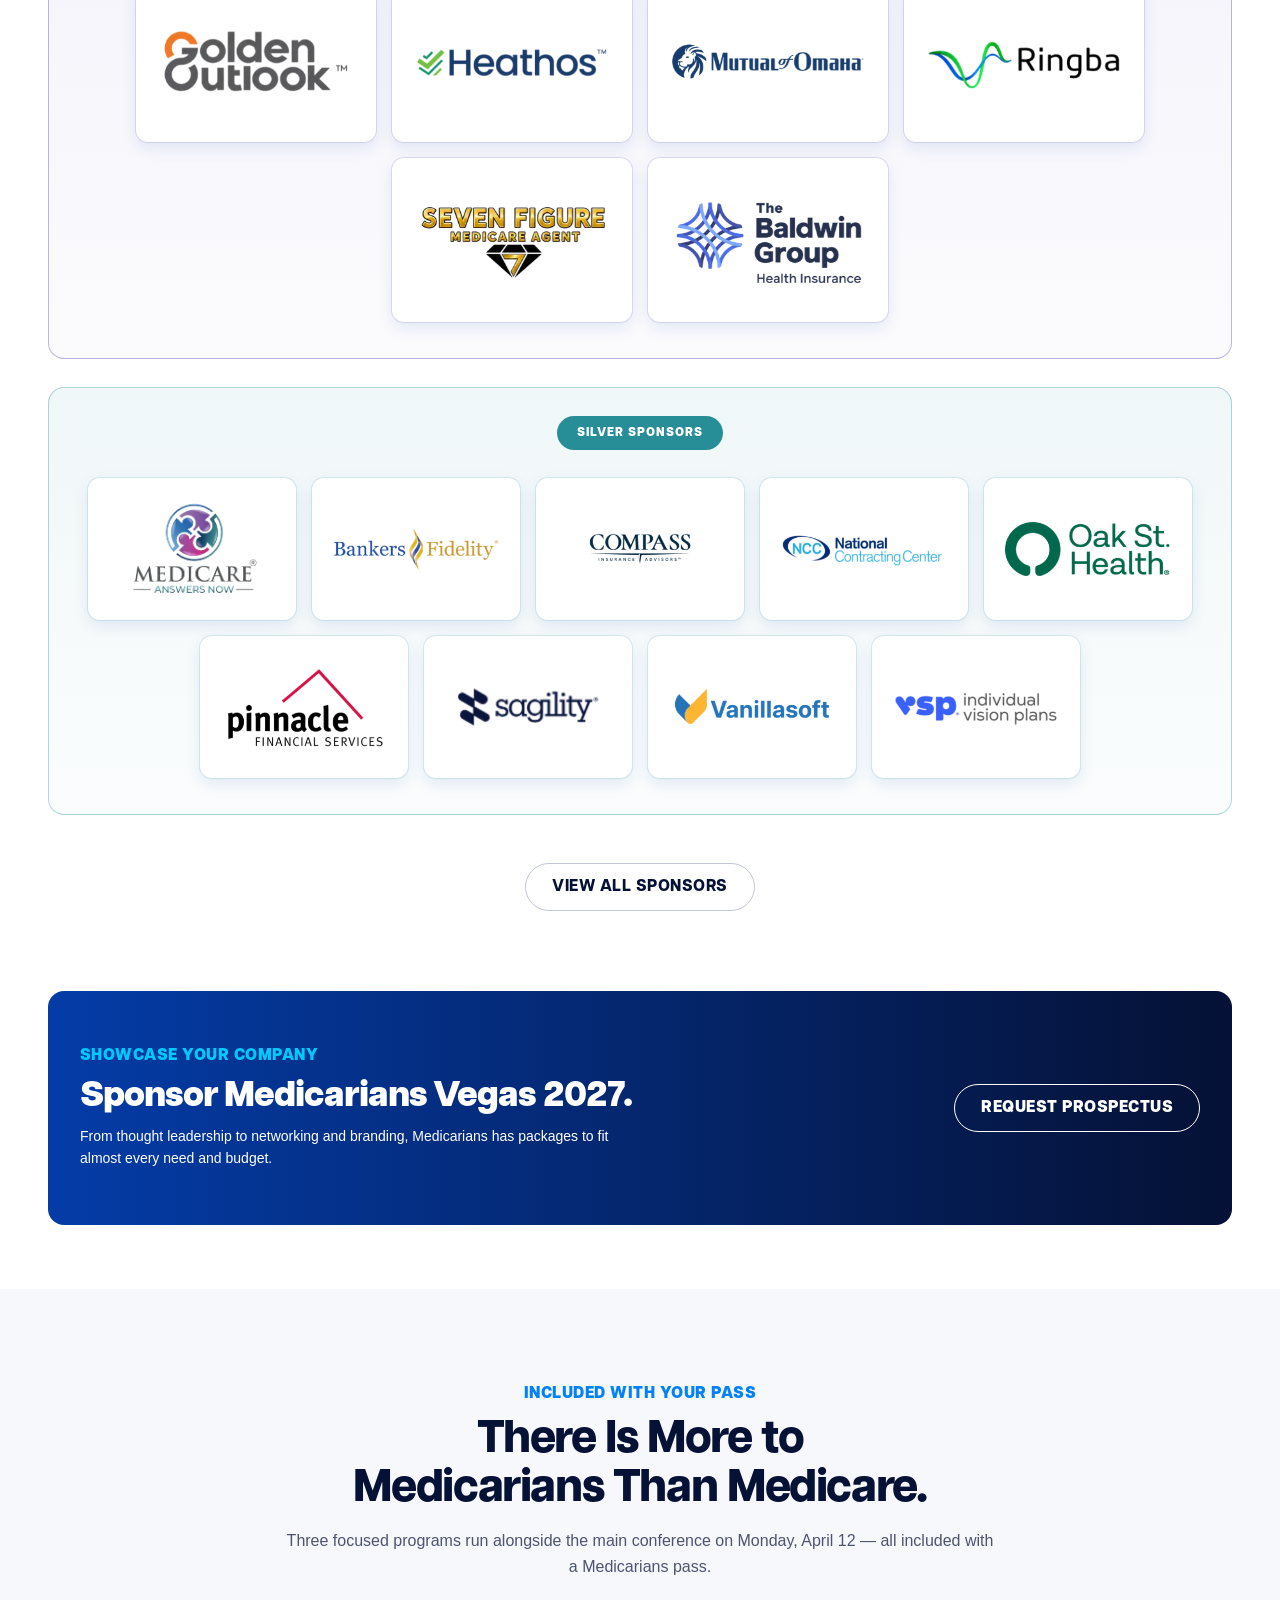
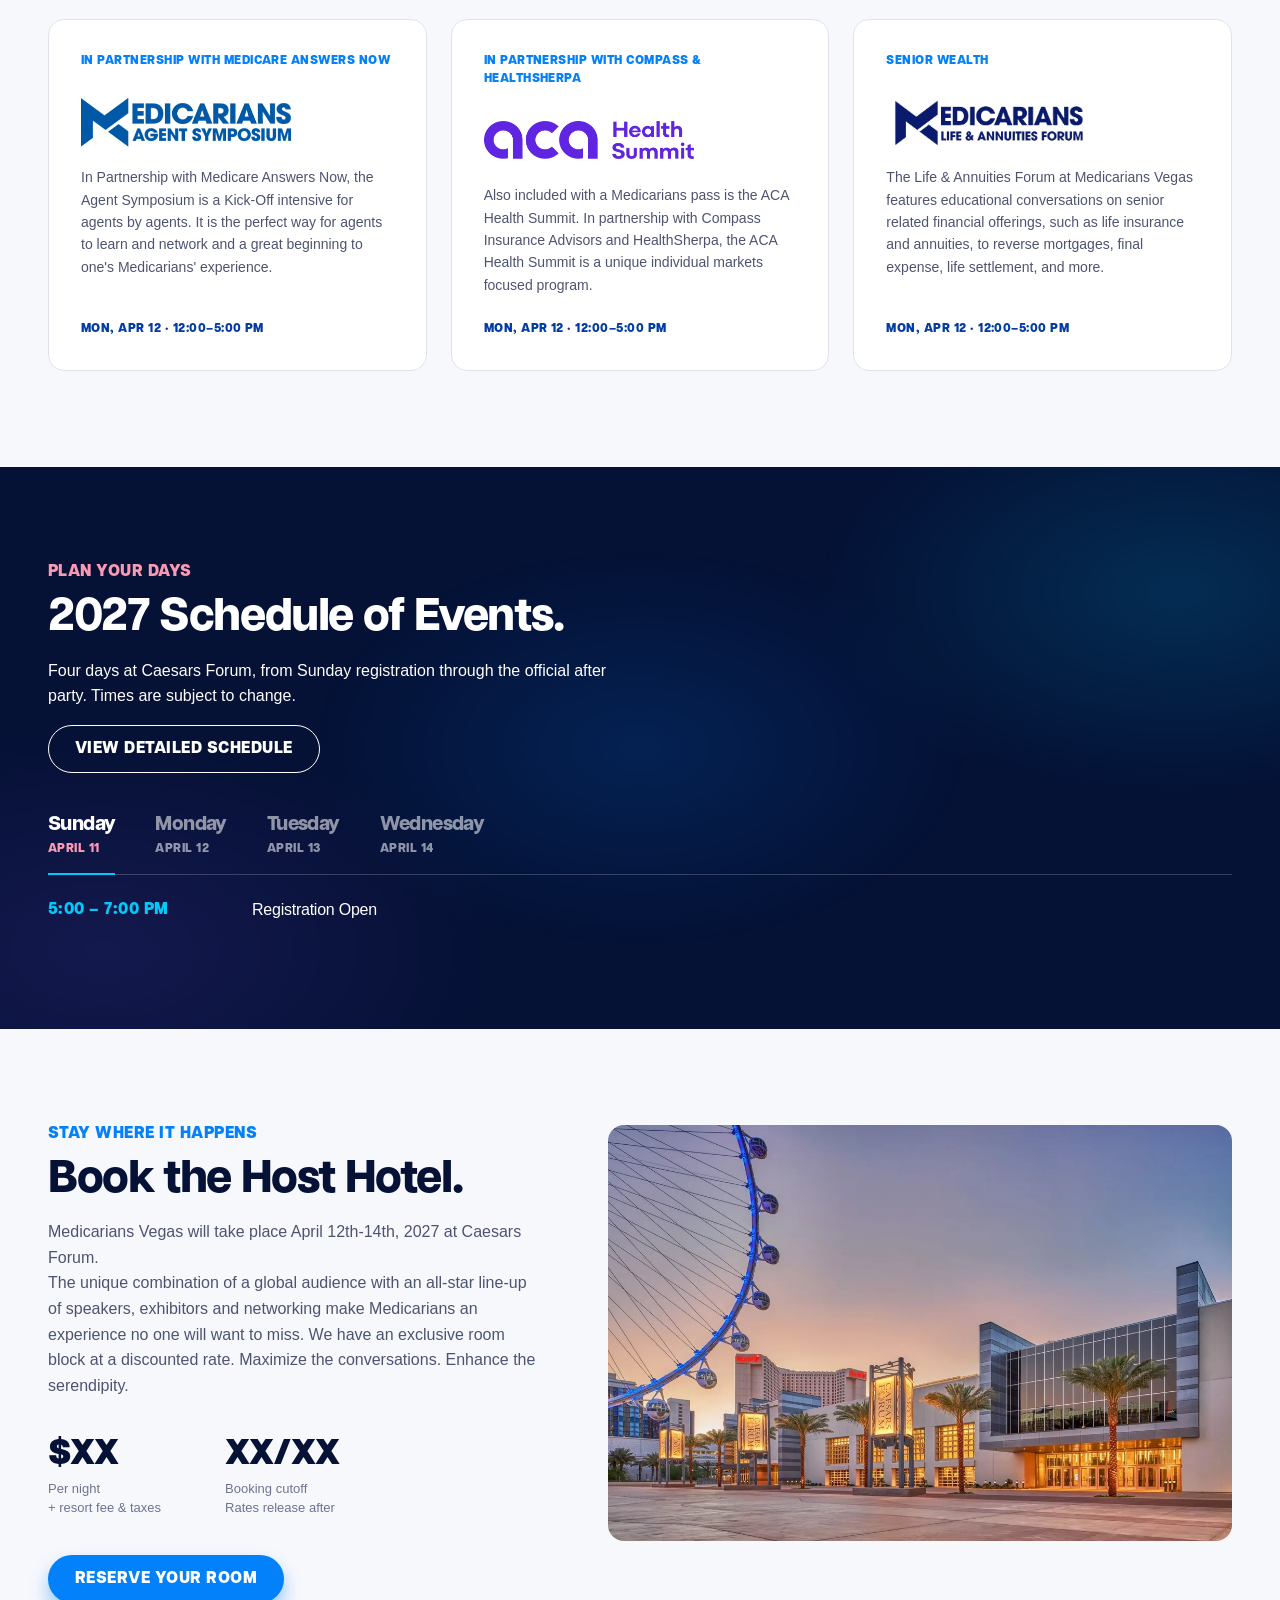
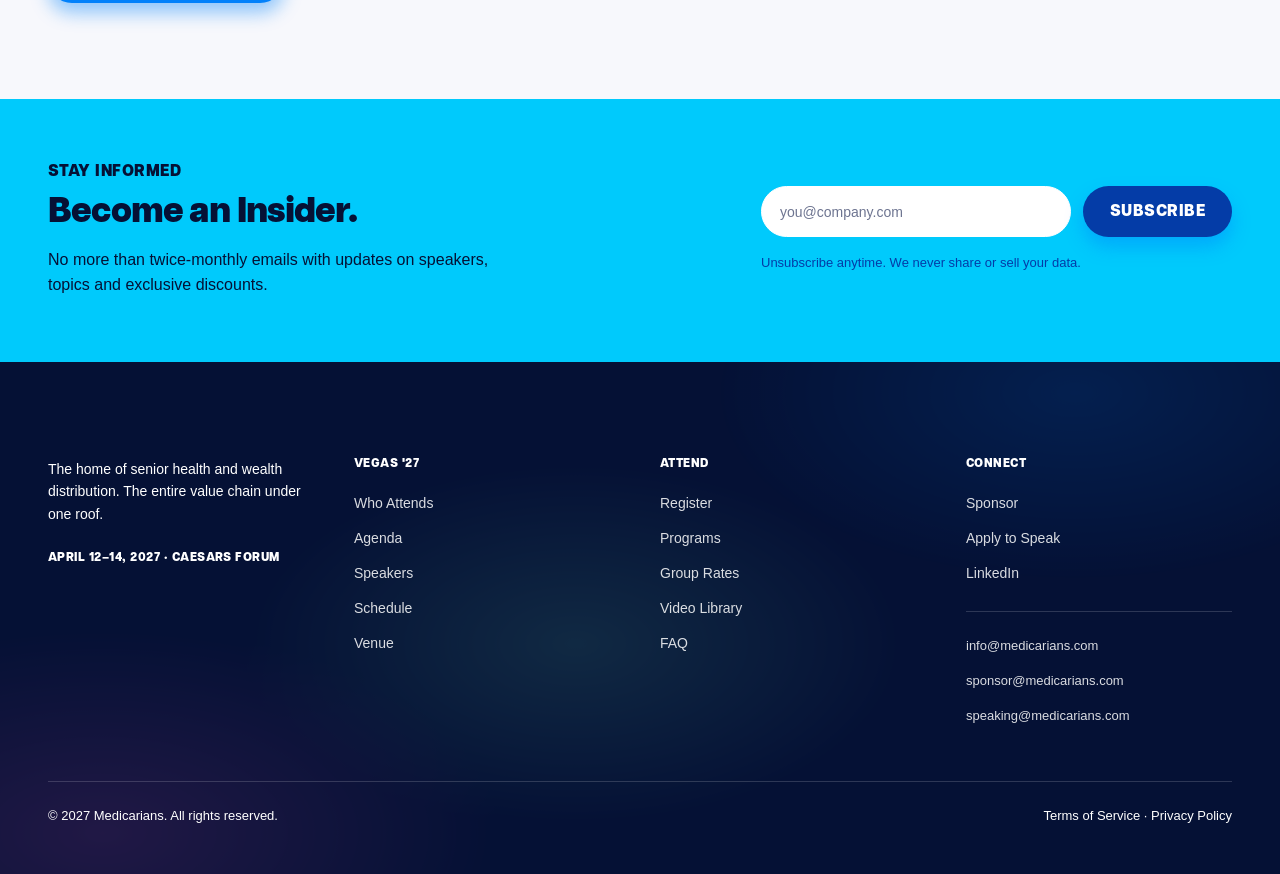
==== commit f7b3ed5c: "visual updates and venue page" ====
--- a/index.html
+++ b/index.html
@@ -857,6 +857,7 @@
         <p class="eyebrow eyebrow--pink">Plan Your Days</p>
         <h2 class="h2 h2--light">2027 Schedule of Events.</h2>
         <p class="section-head__lede section-head__lede--light">Four days at Caesars Forum, from Sunday registration through the official after party. Times are subject to change.</p>
+        <a class="btn btn--outline-light schedule__cta" href="#">View Detailed Schedule</a>
       </div>
 
       <div class="schedule__days">
@@ -929,7 +930,7 @@
           </div>
         </dl>
 
-        <a class="btn btn--primary" href="#venue">Reserve Your Room</a>
+        <a class="btn btn--primary" href="venue.html">Reserve Your Room</a>
       </div>
 
       <img class="venue__photo" src="assets/img/venue.jpg" alt="The host hotel and Las Vegas skyline at dusk" width="1200" height="800" loading="lazy">
--- a/styles.css
+++ b/styles.css
@@ -1090,6 +1090,13 @@
 /* ========================================================== Schedule ====== */
 .schedule__days { margin-top: 40px; }
 
+/* Left-aligned under the lede — this section-head has no `--center` modifier. */
+.schedule__cta {
+  display: flex;
+  width: fit-content;
+  margin-block: 16px;
+}
+
 /* --- Day tabs -----------------------------------------------------------
    Built by script.js. Without it every day stays stacked and visible, so
    everything below is scoped to .is-tabbed. The cyan underline is the same
@@ -1411,6 +1418,263 @@
   line-height: 18.2px;
   color: var(--ink-faint);
 }
+
+/* ===================================================== Venue page ========= */
+/* Everything below is only used by venue.html. The page reuses the home page's
+   section, heading, eyebrow and button primitives wholesale — these rules just
+   add the four blocks the home page has no equivalent for: a shorter hero, the
+   scam notice, the travel pair and the hotel cards. */
+
+/* The home hero is a 995px full-bleed statement. A subpage doesn't earn that
+   height, so this drops the floor and lets the copy set the height instead. */
+.hero--page {
+  min-height: 0;
+  padding-block: calc(var(--header-h) + 88px) 88px;
+}
+.hero--page .hero__title {
+  max-width: 720px;
+  font-size: clamp(30px, 4.4vw, 56px);
+}
+.hero--page .eyebrow { margin-bottom: 18px; }
+
+.hero__note {
+  margin-top: 16px;
+  font-family: var(--font-display);
+  font-weight: 800;
+  font-size: 16px;
+  line-height: 1.4;
+  color: var(--cyan);
+}
+
+/* Coral rule rather than a full tinted panel — this warning appears twice on
+   the page and a boxed treatment both times reads as two error states. */
+.notice {
+  max-width: 900px;
+  margin-top: 40px;
+  padding-left: 20px;
+  border-left: 3px solid var(--coral);
+  font-size: 15px;
+  line-height: 24px;
+  color: var(--ink-muted);
+}
+.section--slim .notice { margin-top: 0; }
+
+/* ------------------------------------------------------------ Welcome ---- */
+/* Image left, copy right — the mirror of the home page's venue block, which
+   runs copy left. The copy column takes the larger share because the scam
+   notice underneath it is the long element here. */
+.welcome__inner {
+  display: grid;
+  grid-template-columns: minmax(0, 5fr) minmax(0, 7fr);
+  gap: 64px;
+  align-items: center;
+}
+
+/* Dashed rather than solid so it reads as "art pending" and not as a framed
+   photo that failed to load. */
+.welcome__media {
+  display: grid;
+  place-items: center;
+  aspect-ratio: 4 / 3;
+  background: #fff;
+  border: 2px dashed var(--line-strong);
+  border-radius: var(--r-md);
+}
+.welcome__media-label {
+  font-family: var(--font-display);
+  font-weight: 900;
+  font-size: 14px;
+  letter-spacing: 0.48px;
+  text-transform: uppercase;
+  color: var(--ink-faint);
+}
+/* Ready for the real thing: same slot, same corners. */
+.welcome__photo {
+  width: 100%;
+  aspect-ratio: 4 / 3;
+  object-fit: cover;
+  border-radius: var(--r-md);
+}
+
+/* ------------------------------------------------------------- Travel ---- */
+/* Cards stacked in the left column, map filling the right. */
+.travel__inner {
+  display: grid;
+  grid-template-columns: repeat(2, 1fr);
+  gap: 24px;
+  margin-top: 40px;
+}
+.travel-grid {
+  display: grid;
+  gap: 24px;
+  align-content: start;
+}
+
+/* The map is square but the column it fills is not, so the img is taken out of
+   flow and told to cover — otherwise its intrinsic 1:1 height would set the row
+   and leave the cards floating against a much taller column. Cropping the top
+   and bottom is what we want anyway: the pins and labels sit in the middle
+   band, and the edges are empty road. */
+.travel__map {
+  position: relative;
+  min-height: 320px;
+}
+.travel__map-img {
+  position: absolute;
+  inset: 0;
+  width: 100%;
+  height: 100%;
+  object-fit: cover;
+  border: 1px solid rgba(255, 255, 255, 0.14);
+  border-radius: var(--r-md);
+}
+/* Sits on navy, so the card is a translucent pane rather than the white one the
+   programme cards use — same trick as the header glass, minus the blur. */
+.travel-card {
+  padding: 32px;
+  background: rgba(255, 255, 255, 0.06);
+  border: 1px solid rgba(255, 255, 255, 0.14);
+  border-radius: var(--r-md);
+}
+/* The source PNGs are line art in a violet→magenta gradient, which goes muddy
+   against navy. Masking throws their colour away and paints the alpha channel
+   in a palette token instead, so the colour is a one-line change on
+   --travel-icon rather than a new export. */
+.travel-card__icon {
+  --travel-icon: var(--cyan);
+  display: block;
+  height: 44px;
+  background-color: var(--travel-icon);
+  -webkit-mask-repeat: no-repeat;
+  mask-repeat: no-repeat;
+  -webkit-mask-position: left center;
+  mask-position: left center;
+  -webkit-mask-size: contain;
+  mask-size: contain;
+}
+/* Aspect ratios are the source PNGs' own, so the mask fills the box exactly. */
+.travel-card__icon--arrive {
+  aspect-ratio: 122 / 88;
+  -webkit-mask-image: url("assets/img/plane-arrival.png");
+  mask-image: url("assets/img/plane-arrival.png");
+}
+.travel-card__icon--depart {
+  aspect-ratio: 113 / 88;
+  -webkit-mask-image: url("assets/img/plane-departure.png");
+  mask-image: url("assets/img/plane-departure.png");
+}
+.travel-card__title {
+  margin-top: 20px;
+  font-family: var(--font-display);
+  font-weight: 800;
+  font-size: 22px;
+  line-height: 26.4px;
+  letter-spacing: -0.33px;
+  color: #fff;
+}
+.travel-card__body {
+  margin-top: 12px;
+  font-size: 16px;
+  line-height: 25.6px;
+  color: rgba(255, 255, 255, 0.78);
+}
+
+/* ------------------------------------------------------------- Hotels ---- */
+.hotel-grid {
+  display: grid;
+  grid-template-columns: repeat(2, 1fr);
+  gap: 24px;
+  margin-top: 40px;
+}
+.hotel-card {
+  display: flex;
+  flex-direction: column;
+  padding: 32px;
+  background: #fff;
+  border: 1px solid var(--line);
+  border-radius: var(--r-md);
+  box-shadow: var(--shadow-card);
+}
+.hotel-card__head {
+  display: flex;
+  align-items: flex-start;
+  justify-content: space-between;
+  gap: 20px;
+}
+.hotel-card__name {
+  font-family: var(--font-display);
+  font-weight: 800;
+  font-size: 28px;
+  line-height: 1.1;
+  letter-spacing: -0.02em;
+  color: var(--navy);
+}
+.hotel-card__tier {
+  margin-top: 6px;
+  font-family: var(--font-display);
+  font-weight: 900;
+  font-size: 12px;
+  line-height: 18px;
+  letter-spacing: 0.48px;
+  text-transform: uppercase;
+  color: var(--blue);
+}
+
+/* The rate and the cut-off are the two things people scan for, so they're
+   lifted out of the paragraph — which still carries them in full — and set as
+   figures, matching the .venue-stat pattern on the home page. */
+.hotel-facts {
+  display: flex;
+  flex-wrap: wrap;
+  gap: 40px;
+  margin-block: 24px;
+  padding-block: 24px;
+  border-block: 1px solid var(--line);
+}
+.hotel-fact__label {
+  font-family: var(--font-display);
+  font-weight: 900;
+  font-size: 12px;
+  line-height: 18px;
+  letter-spacing: 0.48px;
+  text-transform: uppercase;
+  color: var(--ink-faint);
+}
+.hotel-fact__value {
+  margin-top: 6px;
+  font-family: var(--font-display);
+  font-weight: 900;
+  font-size: 36px;
+  line-height: 1;
+  letter-spacing: -1.08px;
+  color: var(--navy);
+}
+.hotel-fact__note {
+  margin-top: 8px;
+  font-size: 13px;
+  line-height: 18.2px;
+  color: var(--ink-faint);
+}
+
+.hotel-card__body {
+  font-size: 16px;
+  line-height: 25.6px;
+  color: var(--ink-muted);
+}
+/* margin-top:auto pins this to the card floor so the two cards' phone numbers
+   line up even though the descriptions differ in length. */
+.hotel-card__meta {
+  margin-top: auto;
+  padding-top: 20px;
+  font-size: 14px;
+  line-height: 22px;
+  color: var(--ink-faint);
+}
+.hotel-card__meta a {
+  color: var(--blue);
+  font-weight: 700;
+}
+.hotel-card__meta a:hover { text-decoration: underline; }
 
 /* ======================================================== Newsletter ====== */
 .newsletter { background: var(--cyan); }
@@ -1618,6 +1882,19 @@
   .program-grid { grid-template-columns: 1fr; gap: 16px; }
   .program-card__meta { margin-top: 20px; padding-top: 0; }
 
+  /* Copy first once stacked — a placeholder shouldn't be the first thing on
+     the section. */
+  .welcome__inner { grid-template-columns: 1fr; gap: 32px; }
+  .welcome__media { order: 2; }
+  .welcome__copy { order: 1; }
+
+  .travel__inner,
+  .hotel-grid { grid-template-columns: 1fr; gap: 16px; }
+  .travel-grid { gap: 16px; }
+  /* Stacked, there's no sibling column to borrow a height from, so the map
+     goes back to setting its own. */
+  .travel__map { min-height: 0; aspect-ratio: 4 / 3; }
+
   .day {
     grid-template-columns: minmax(0, 1fr);
     gap: 16px;
@@ -1681,6 +1958,7 @@
   .hero__copy .btn,
   .speakers__cta,
   .logo-wall__cta,
+  .schedule__cta,
   .sponsors__cta { width: 100%; }
 
   /* 2×2 rather than a single column — four stacked stats pushed the hero CTA
@@ -1727,6 +2005,13 @@
 
   .program-card { padding: 24px; }
 
+  .travel-card,
+  .hotel-card { padding: 24px; }
+  /* The Book Now pill and a two-line hotel name fight for the same row here. */
+  .hotel-card__head { flex-direction: column; gap: 16px; }
+  .hotel-facts { gap: 24px; margin-block: 20px; padding-block: 20px; }
+  .hotel-fact__value { font-size: 30px; }
+
   .day__row {
     grid-template-columns: minmax(0, 1fr);
     gap: 2px;
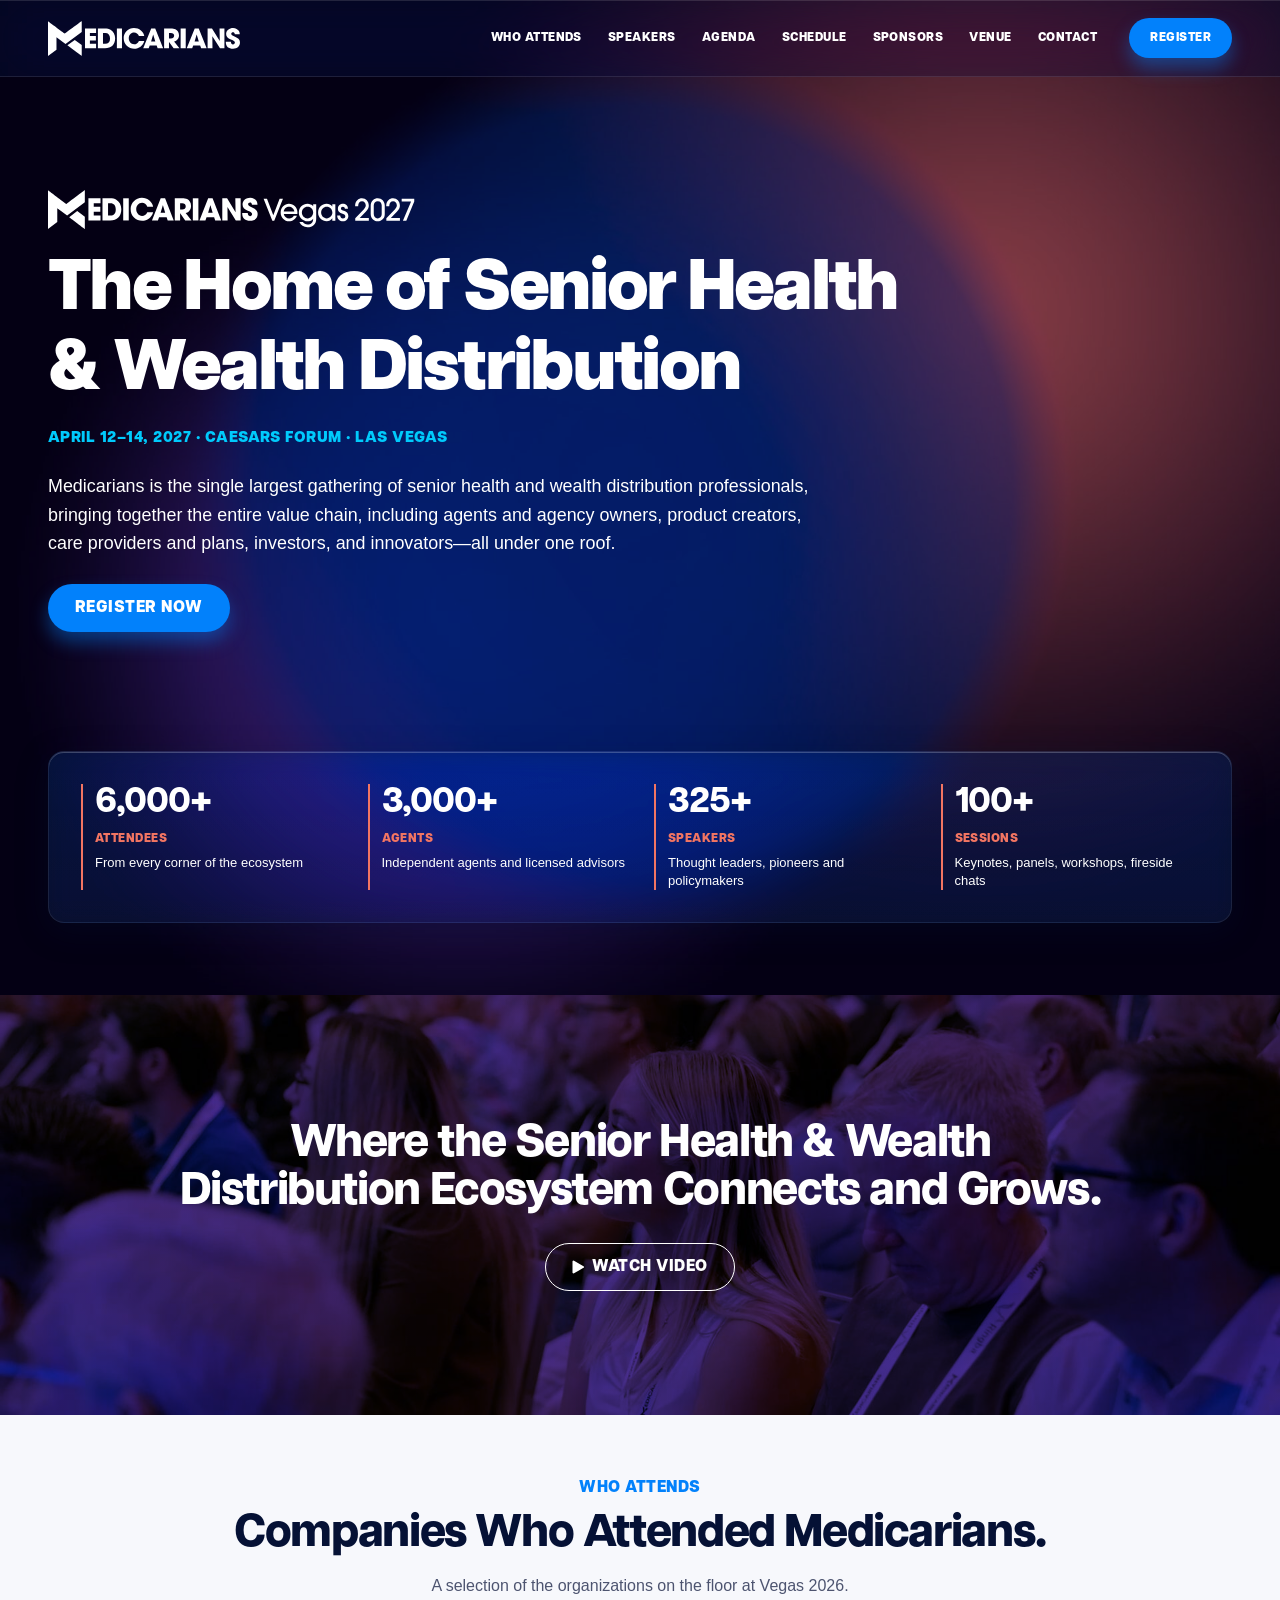
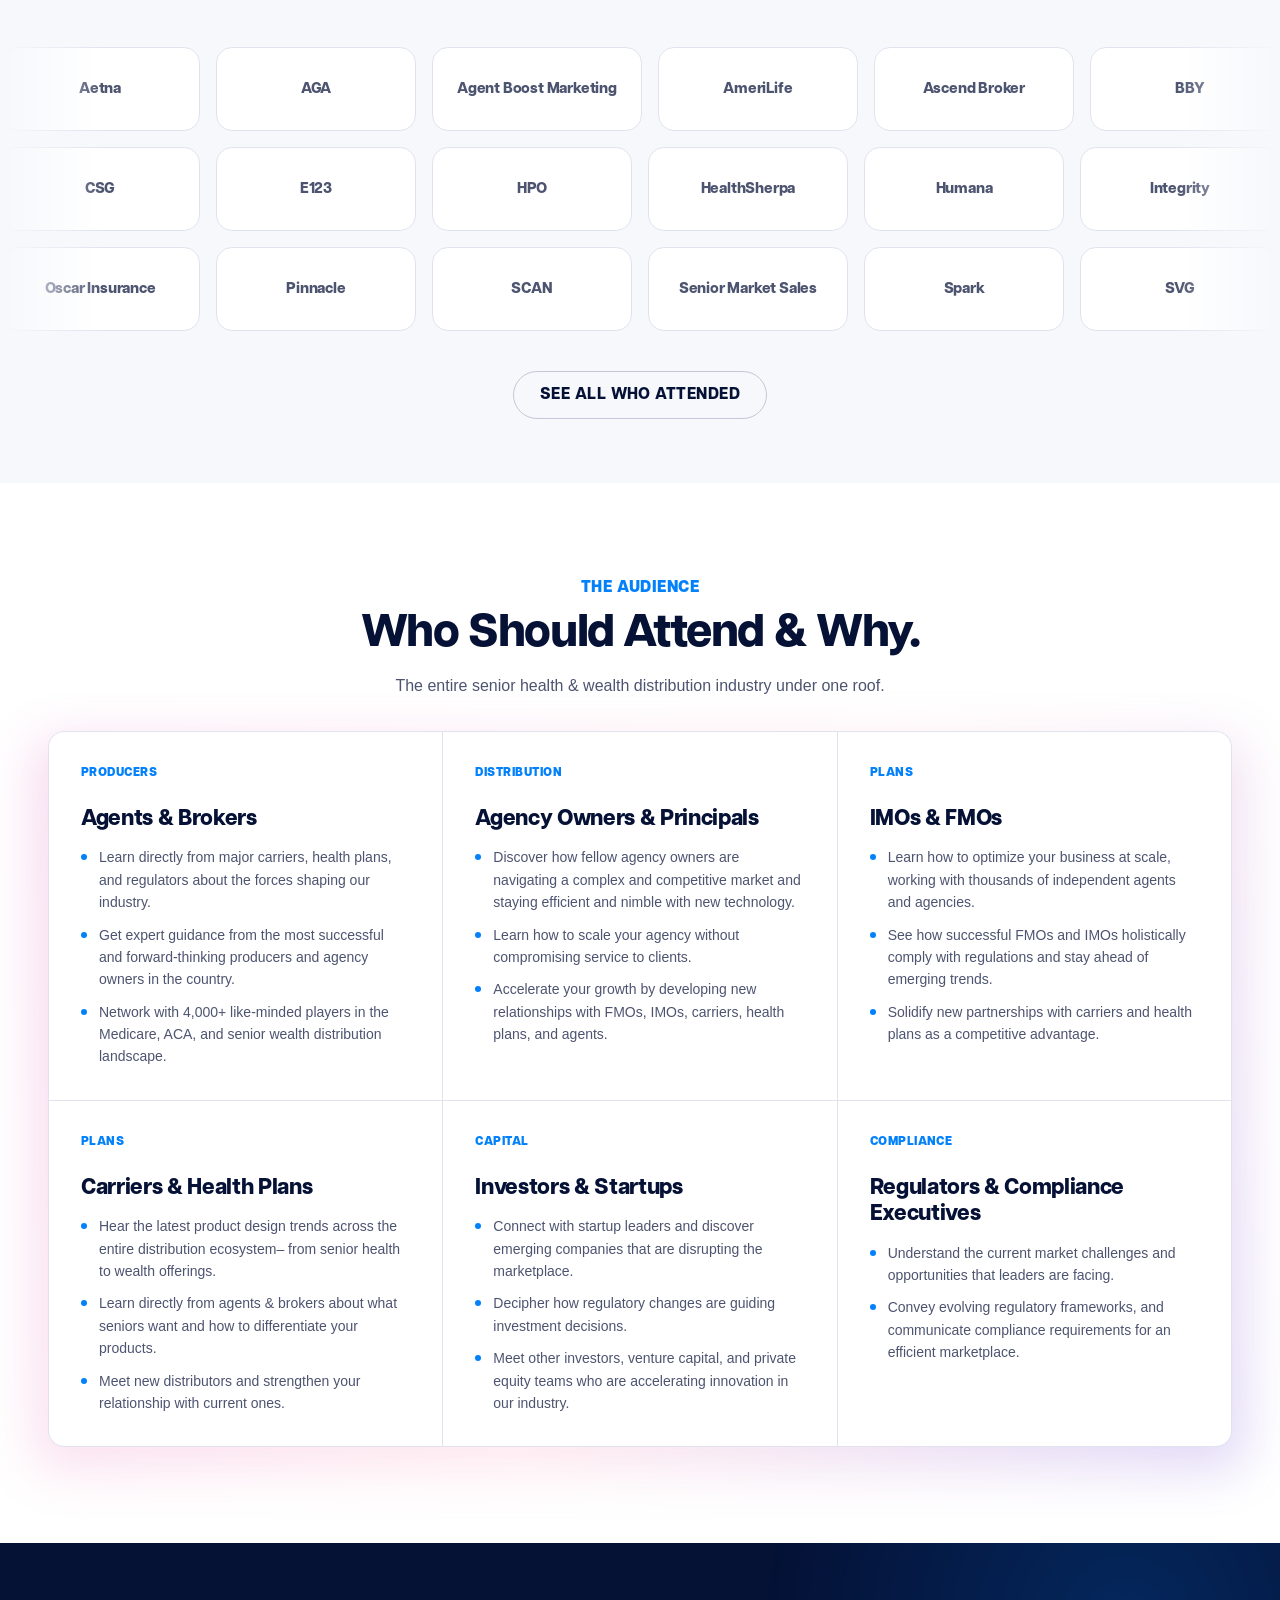
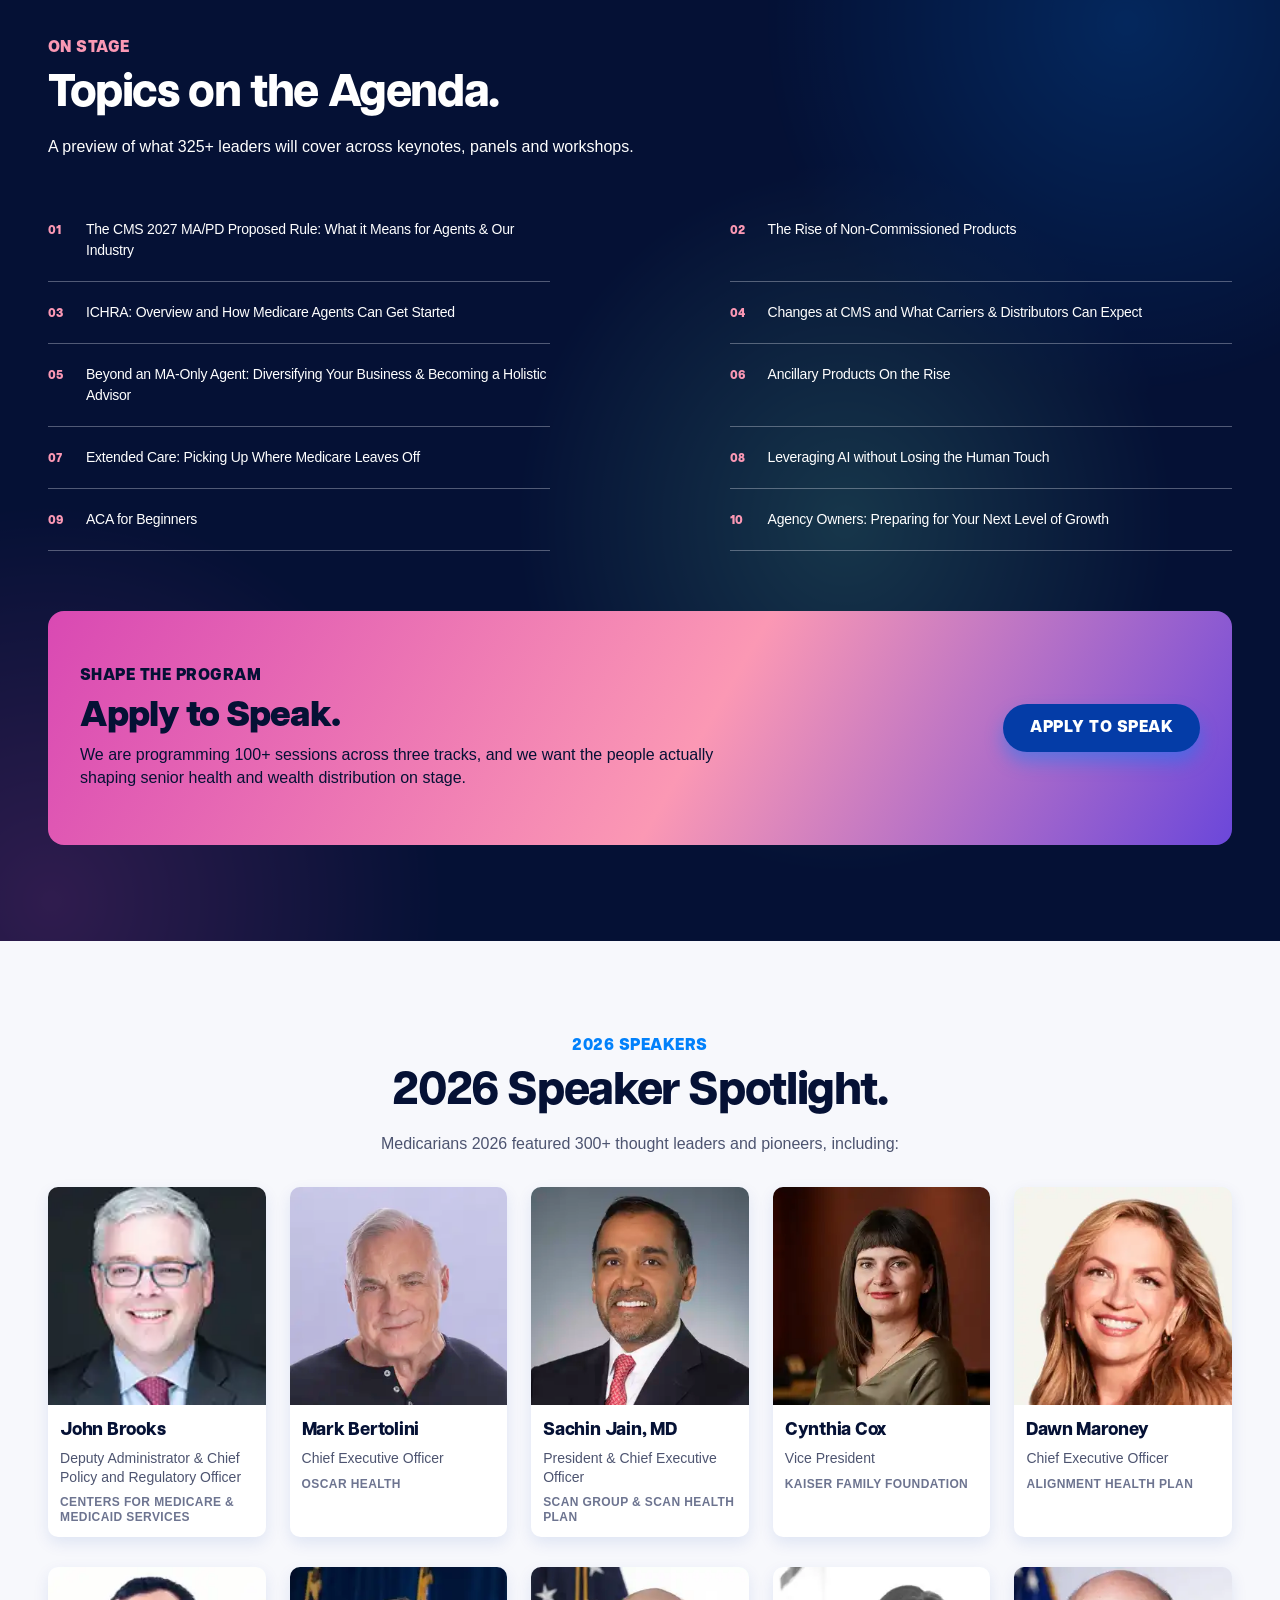
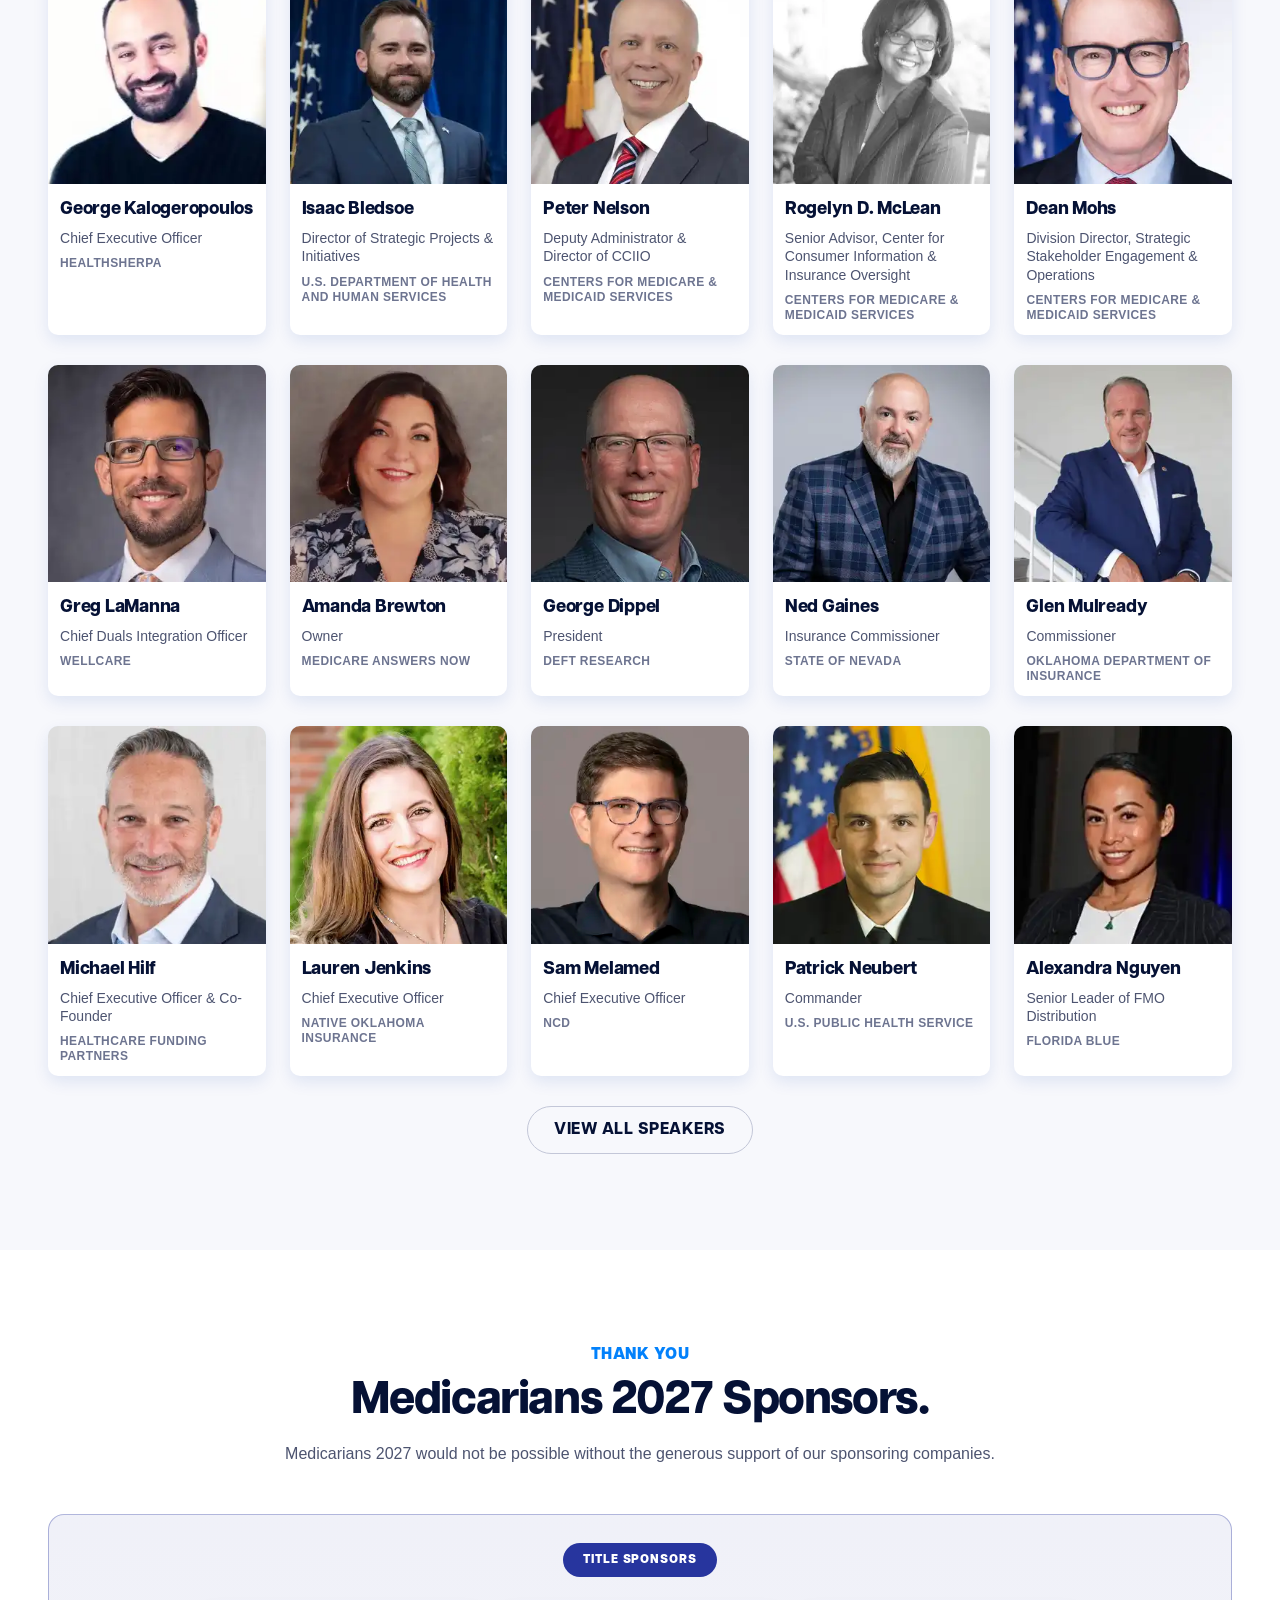
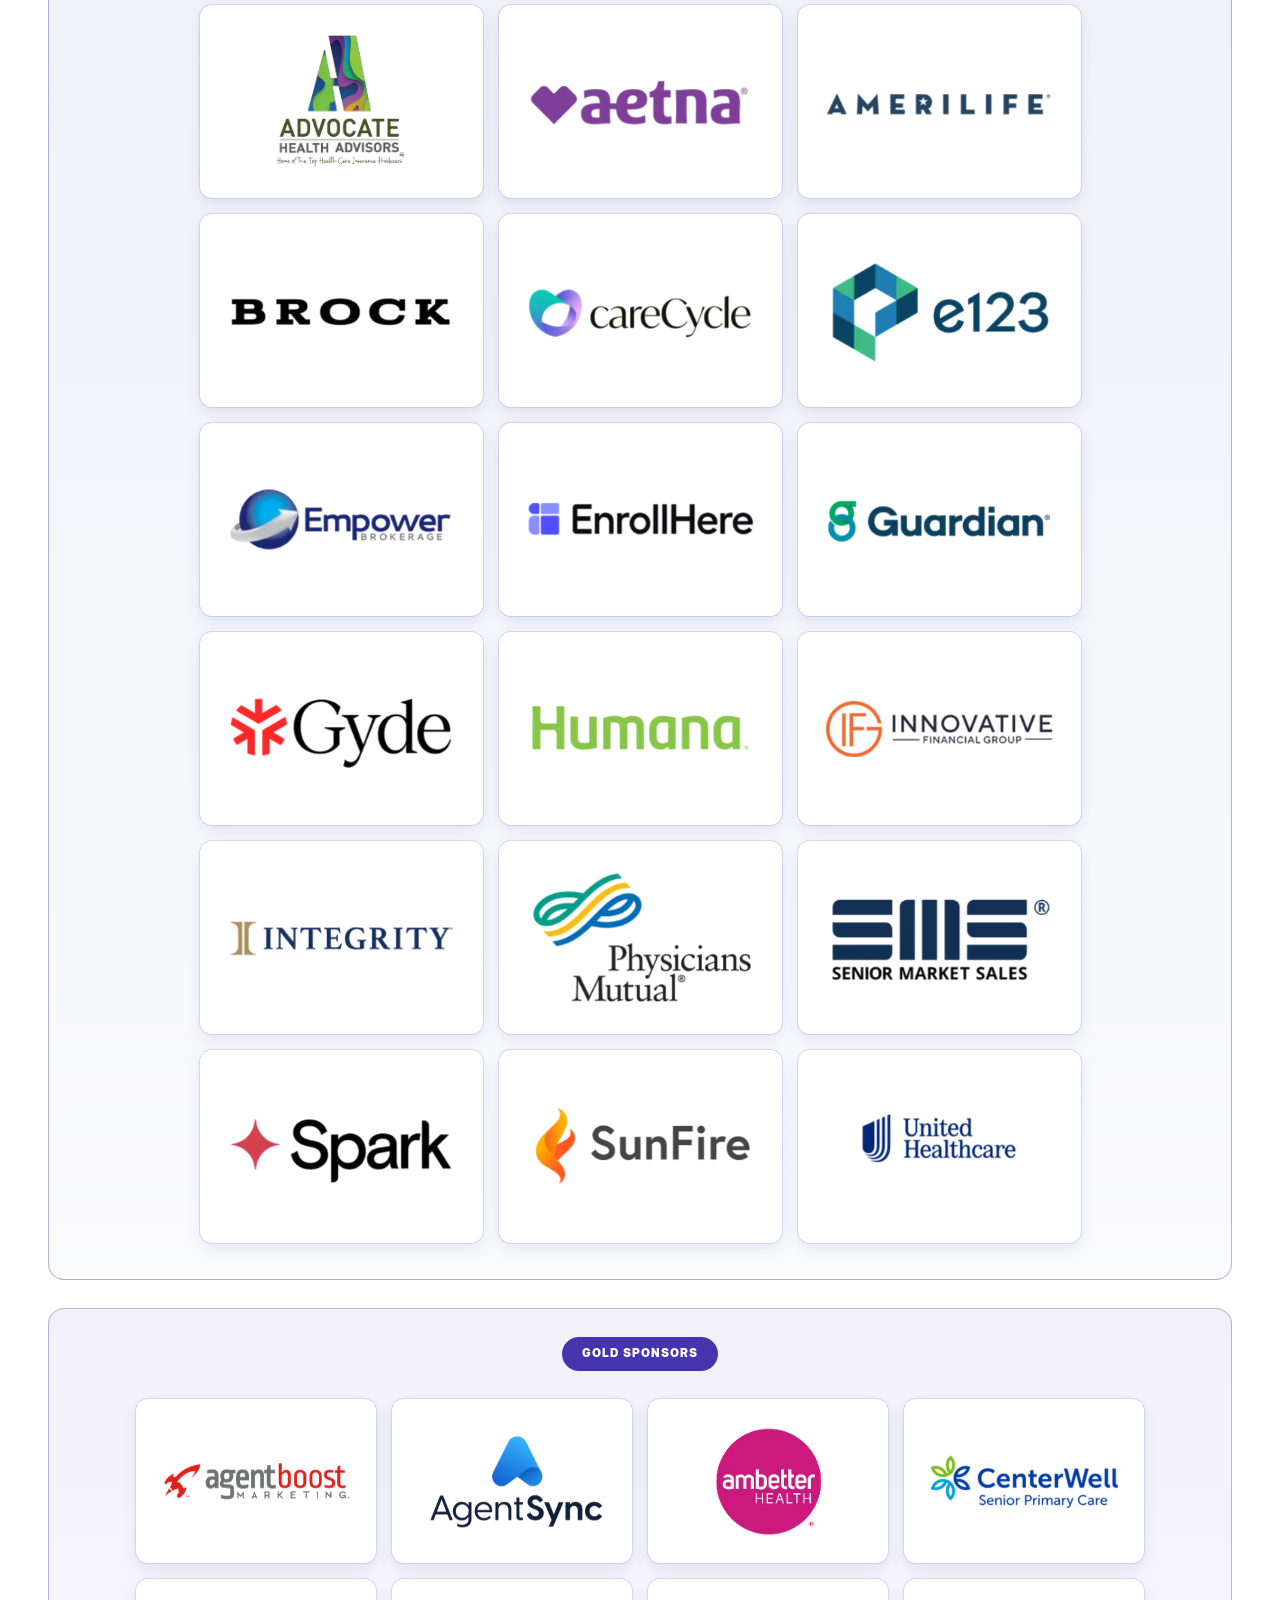
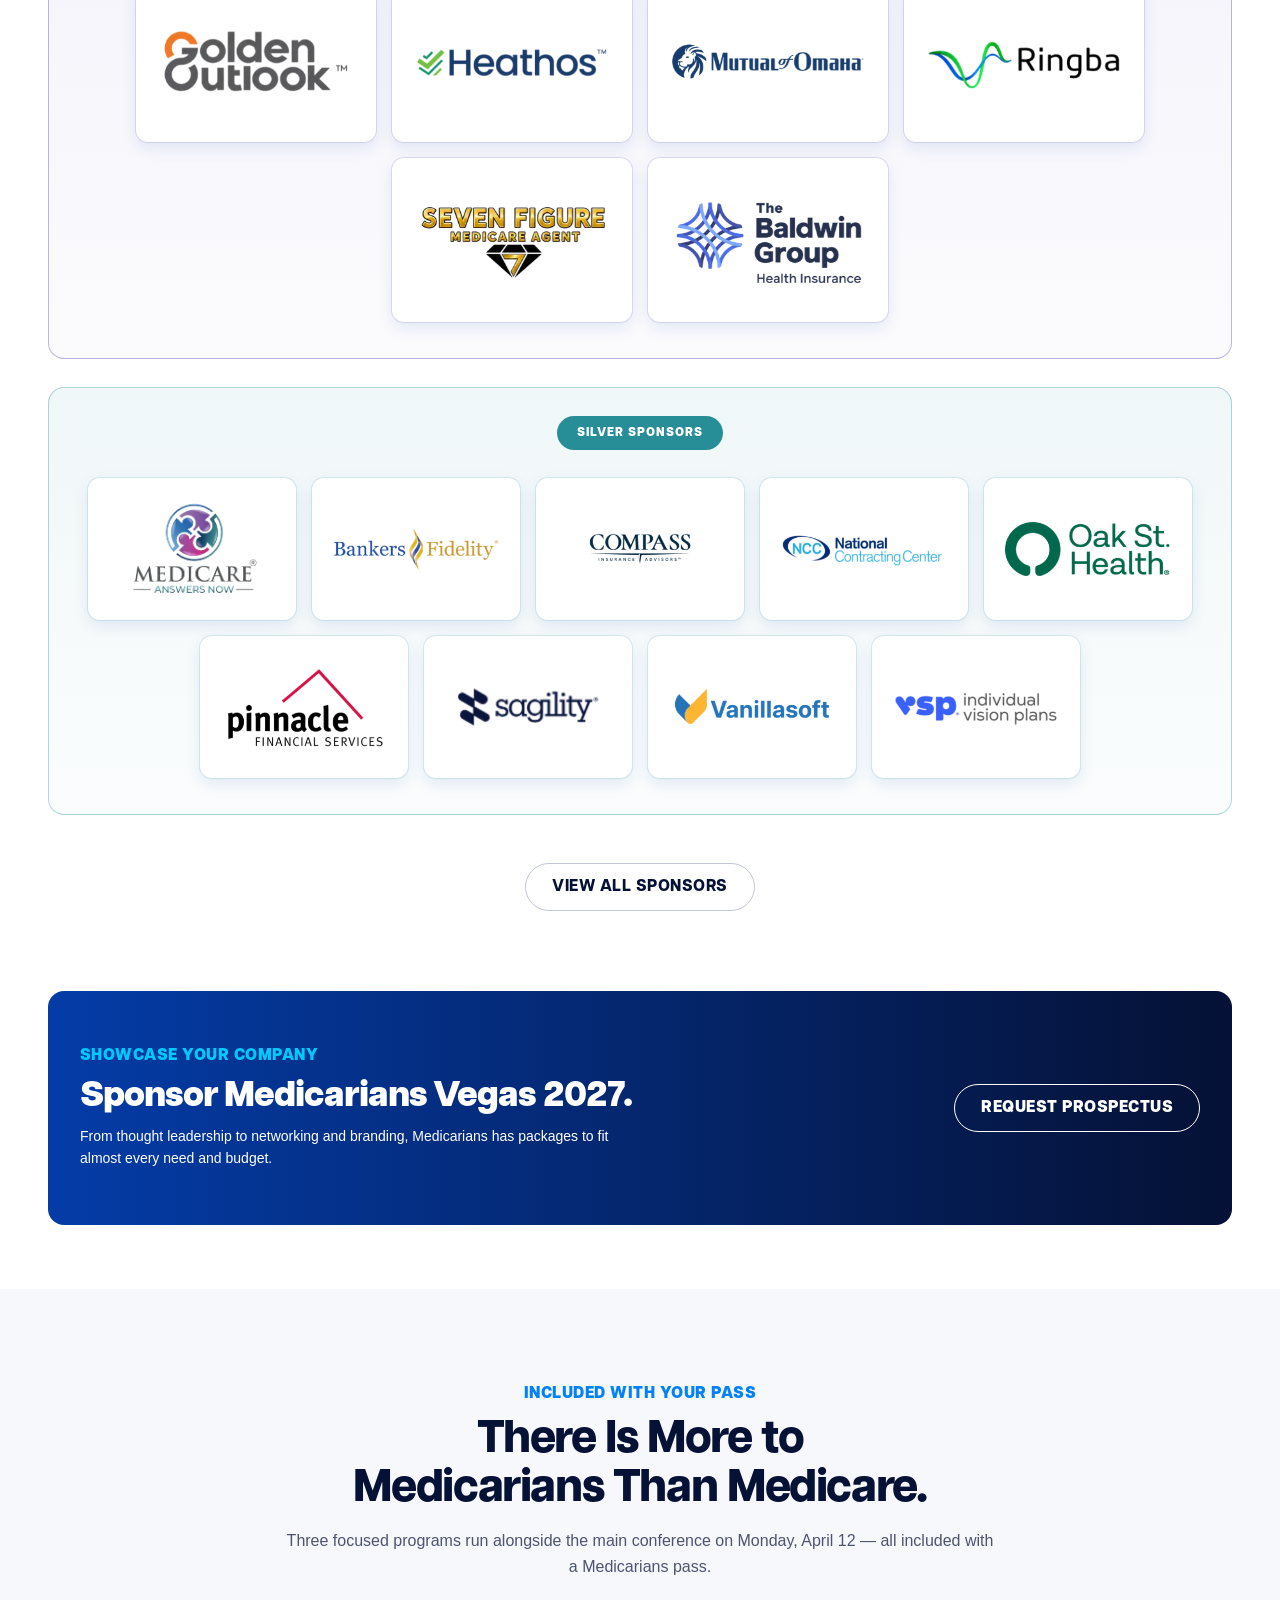
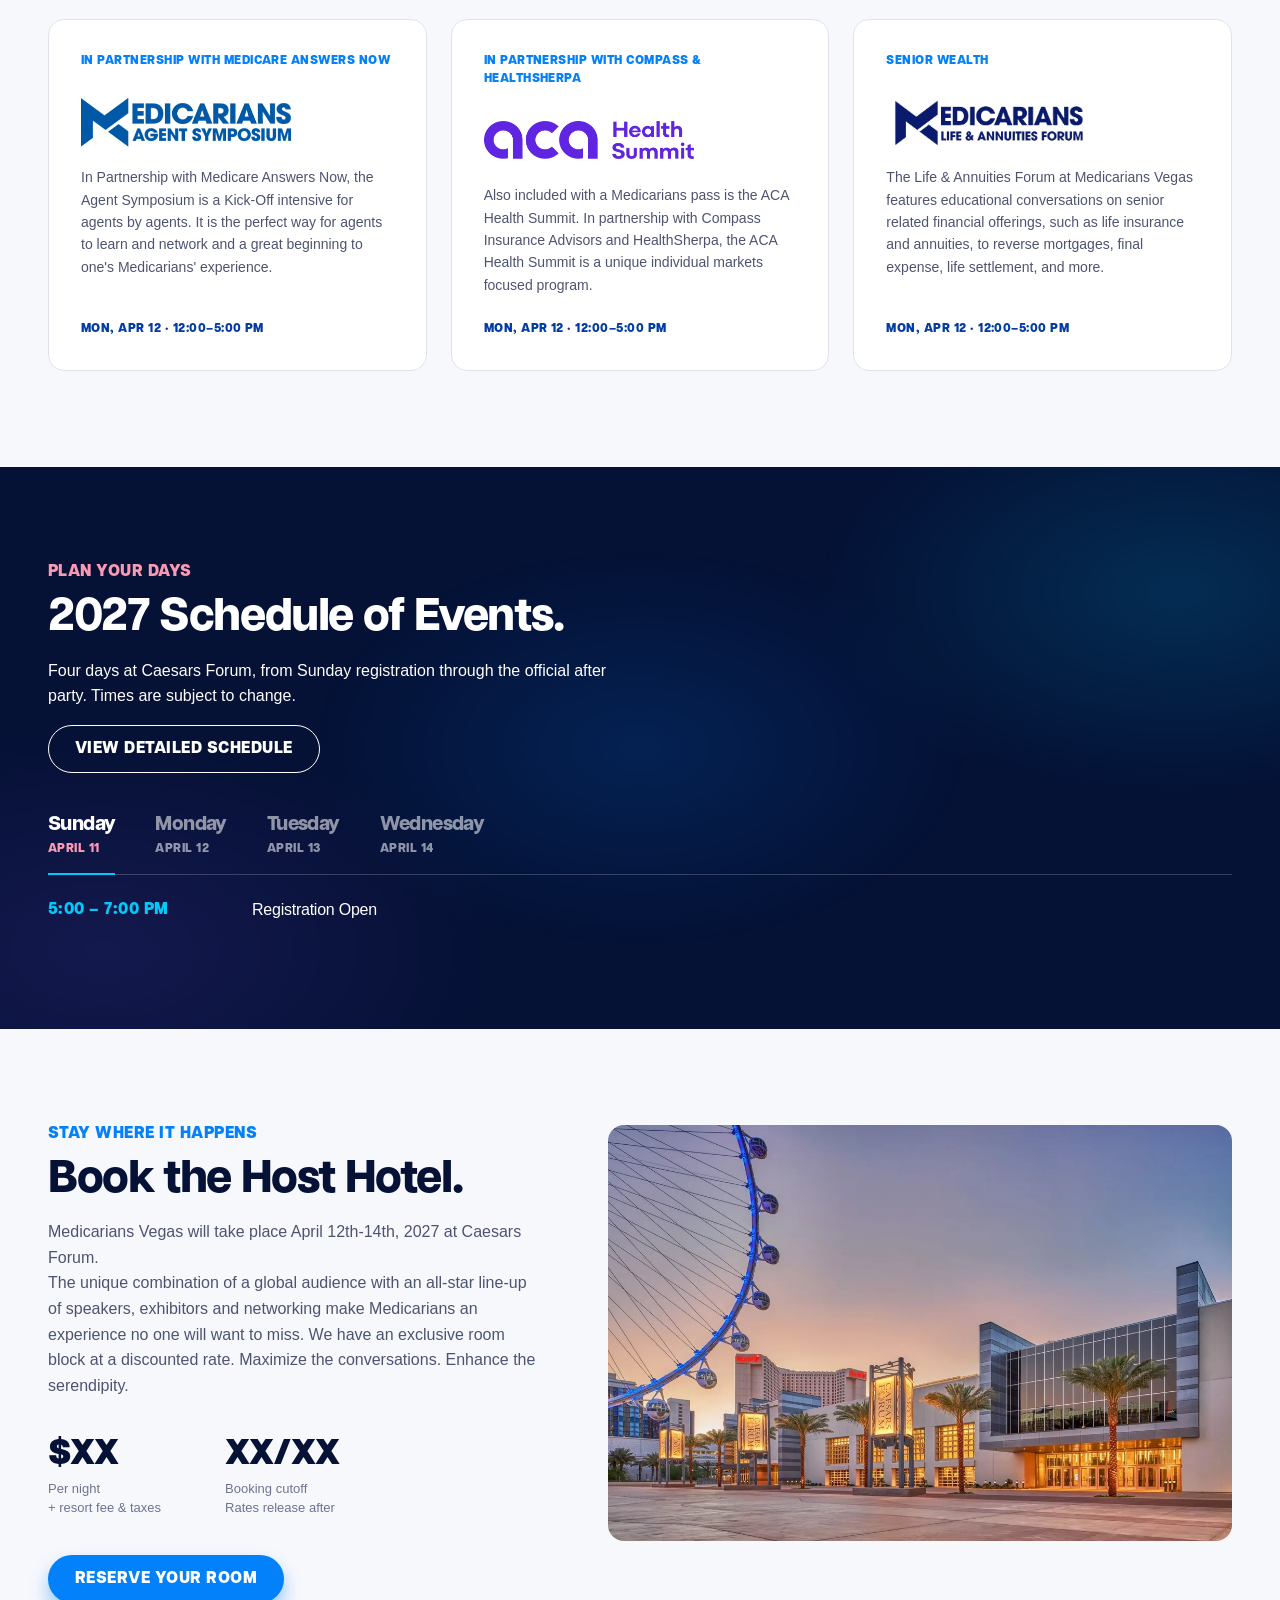
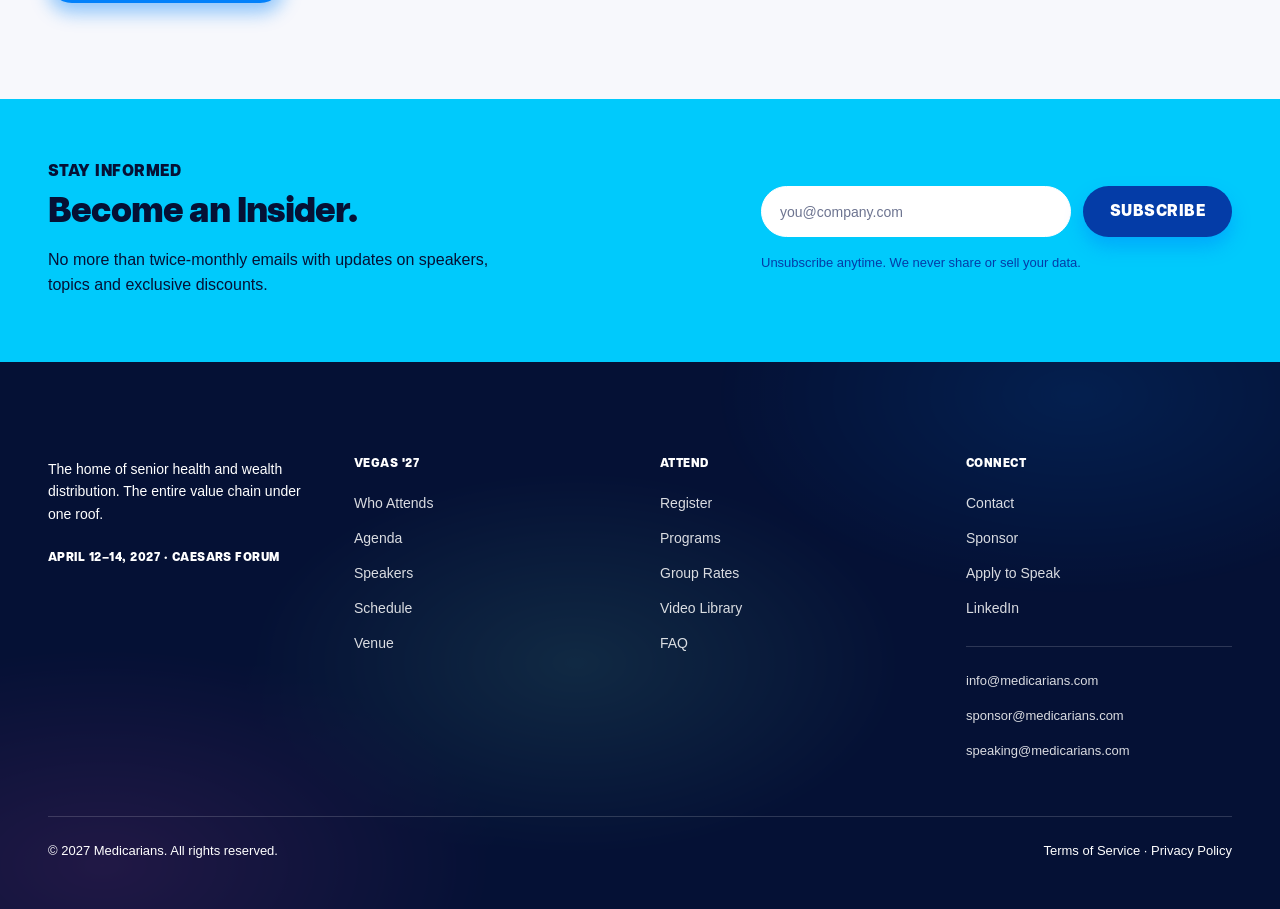
==== commit ac232cd7: "contact form" ====
--- a/index.html
+++ b/index.html
@@ -33,7 +33,7 @@
         <li><a href="#schedule">Schedule</a></li>
         <li><a href="#sponsors">Sponsors</a></li>
         <li><a href="#venue">Venue</a></li>
-        <li><a href="#contact">Contact</a></li>
+        <li><a href="contact.html">Contact</a></li>
       </ul>
       <a class="btn btn--primary btn--sm site-nav__cta" href="#register">Register</a>
     </nav>
@@ -993,6 +993,7 @@
       <div class="site-footer__col">
         <h2 class="site-footer__heading">Connect</h2>
         <ul class="site-footer__list">
+          <li><a href="contact.html">Contact</a></li>
           <li><a href="#sponsors">Sponsor</a></li>
           <li><a href="#speak">Apply to Speak</a></li>
           <li><a href="#insider">LinkedIn</a></li>
--- a/styles.css
+++ b/styles.css
@@ -1675,6 +1675,308 @@
   font-weight: 700;
 }
 .hotel-card__meta a:hover { text-decoration: underline; }
+
+/* =================================================== Contact page ========= */
+/* Only used by contact.html. Same deal as the venue page: the hero, section,
+   heading and button primitives are reused as-is, and everything here is the
+   form system the rest of the site has never needed — plus the inbox rail that
+   sits beside it. */
+
+/* The form is the page, so it takes the wide column; the rail is a scannable
+   sidebar, not a second reading column, hence the lopsided split.
+   Named areas rather than row numbers so the stacked layout at the breakpoint
+   is a one-line rewrite and the rail can't collide with the form.
+
+   Two rows: headings on top, cards below. The rail spans both and re-uses the
+   parent's rows via subgrid, so "Prefer Email?" lands in the heading row and
+   the first inbox card starts exactly level with the top of the form — the two
+   columns then share one 40px heading-to-card rhythm. Without subgrid support
+   the rail simply stacks from the top of its span; nothing breaks. */
+.contact__inner {
+  display: grid;
+  grid-template-columns: minmax(0, 1.75fr) minmax(0, 1fr);
+  grid-template-areas:
+    "head rail"
+    "form rail";
+  gap: 40px 64px;
+  align-items: start;
+}
+.contact__head { grid-area: head; }
+.contact-form { grid-area: form; }
+
+.contact-aside {
+  grid-area: rail;
+  display: grid;
+  grid-template-rows: subgrid;
+  /* Stretched rather than start-aligned so the column is as tall as the form —
+     that's the runway the sticky stack below travels along. */
+  align-self: stretch;
+}
+
+/* -------------------------------------------------------- Form shell ----- */
+.contact-form {
+  padding: 40px;
+  background: #fff;
+  border: 1px solid var(--line);
+  border-radius: var(--r-md);
+  box-shadow: var(--shadow-card);
+}
+
+/* <fieldset> zeroed out — the browser default border and legend indent fight
+   the card. The grouping is kept for the semantics, and the rule under each
+   legend does the visual separating instead. */
+.form-block {
+  margin: 0;
+  padding: 0;
+  border: 0;
+}
+.form-block + .form-block { margin-top: 36px; }
+
+.form-block__title {
+  width: 100%;
+  padding: 0 0 12px;
+  border-bottom: 1px solid var(--line);
+  font-family: var(--font-display);
+  font-weight: 900;
+  font-size: 12px;
+  line-height: 18px;
+  letter-spacing: 0.48px;
+  text-transform: uppercase;
+  color: var(--blue);
+}
+
+/* ------------------------------------------------------------ Fields ----- */
+.field-grid {
+  display: grid;
+  grid-template-columns: repeat(2, minmax(0, 1fr));
+  gap: 20px;
+  margin-top: 24px;
+}
+.field { display: block; }
+.field--wide { grid-column: 1 / -1; }
+
+.field__label {
+  display: block;
+  margin-bottom: 8px;
+  font-family: var(--font-display);
+  font-weight: 900;
+  font-size: 12px;
+  line-height: 18px;
+  letter-spacing: 0.48px;
+  text-transform: uppercase;
+  color: var(--navy);
+}
+/* Coral is the site's "pay attention" colour (see .notice) and it's the only
+   palette entry that reads at 12px against navy without becoming decoration. */
+.field__req { color: var(--coral); }
+
+.field__control {
+  display: block;
+  width: 100%;
+  height: 50px;
+  padding: 12px 16px;
+  background: #fff;
+  border: 1px solid var(--line-strong);
+  border-radius: var(--r-sm);
+  font-family: var(--font-body);
+  font-size: 15px;
+  line-height: 24px;
+  color: var(--navy);
+  transition: border-color 0.15s ease, box-shadow 0.15s ease;
+}
+.field__control::placeholder { color: var(--ink-faint); }
+.field__control:hover { border-color: var(--ink-faint); }
+/* The global cyan focus ring is tuned for navy sections and washes out on a
+   white card, so form controls take blue and pair it with a filled halo. */
+.field__control:focus-visible {
+  outline: 2px solid var(--blue);
+  outline-offset: 0;
+  border-color: var(--blue);
+  box-shadow: 0 0 0 4px rgba(2, 129, 251, 0.14);
+}
+
+.field__control--area {
+  height: auto;
+  min-height: 140px;
+  resize: vertical;
+}
+
+/* Native select chrome is the one control that can't be styled consistently
+   across browsers, so it's stripped and the caret is painted back on. The
+   wrapper exists only to keep the caret out of the control's own padding. */
+.field__select { position: relative; display: block; }
+.field__select select {
+  appearance: none;
+  -webkit-appearance: none;
+  padding-right: 44px;
+  cursor: pointer;
+  /* Long option labels ("Hospital / Hospital Network / …") would otherwise
+     stretch the grid column well past its share. */
+  text-overflow: ellipsis;
+}
+.field__select::after {
+  content: "";
+  position: absolute;
+  top: 50%;
+  right: 18px;
+  width: 12px;
+  height: 8px;
+  transform: translateY(-50%);
+  background-color: var(--ink-muted);
+  -webkit-mask: url("data:image/svg+xml,%3Csvg xmlns='http://www.w3.org/2000/svg' width='12' height='8'%3E%3Cpath d='M1 1.5 6 6.5 11 1.5' fill='none' stroke='%23000' stroke-width='2' stroke-linecap='round' stroke-linejoin='round'/%3E%3C/svg%3E") no-repeat center / contain;
+  mask: url("data:image/svg+xml,%3Csvg xmlns='http://www.w3.org/2000/svg' width='12' height='8'%3E%3Cpath d='M1 1.5 6 6.5 11 1.5' fill='none' stroke='%23000' stroke-width='2' stroke-linecap='round' stroke-linejoin='round'/%3E%3C/svg%3E") no-repeat center / contain;
+  pointer-events: none;
+}
+/* Until something is chosen the placeholder option should read as placeholder
+   text, not as an answer. */
+.field__select select:invalid { color: var(--ink-faint); }
+
+/* Only shown once the form has been submitted at least once, so a field the
+   visitor simply hasn't reached yet never goes red under them. */
+.contact-form.is-validated .field__control:invalid {
+  border-color: var(--coral);
+}
+
+/* ----------------------------------------------------------- Consent ----- */
+.consent {
+  margin-top: 36px;
+  padding-top: 28px;
+  border-top: 1px solid var(--line);
+}
+.consent__intro {
+  font-size: 15px;
+  line-height: 24px;
+  color: var(--ink-muted);
+}
+.consent__check {
+  display: flex;
+  align-items: center;
+  gap: 12px;
+  margin-top: 18px;
+  font-family: var(--font-display);
+  font-weight: 800;
+  font-size: 15px;
+  color: var(--navy);
+  cursor: pointer;
+}
+.consent__check input {
+  flex: 0 0 auto;
+  width: 20px;
+  height: 20px;
+  accent-color: var(--blue);
+  cursor: pointer;
+}
+.consent__legal {
+  margin-top: 16px;
+  font-size: 13px;
+  line-height: 20.8px;
+  color: var(--ink-faint);
+}
+.consent__legal a {
+  color: var(--blue);
+  font-weight: 700;
+}
+.consent__legal a:hover { text-decoration: underline; }
+
+/* ----------------------------------------------------------- Actions ----- */
+.form-actions {
+  display: flex;
+  align-items: center;
+  flex-wrap: wrap;
+  gap: 16px 24px;
+  margin-top: 32px;
+}
+.form-status {
+  font-size: 14px;
+  line-height: 22px;
+  color: var(--ink-muted);
+}
+.form-status:empty { display: none; }
+.form-status--ok { color: var(--blue-deep); font-weight: 700; }
+.form-status--error { color: var(--coral); font-weight: 700; }
+
+/* ------------------------------------------------------------- Aside ----- */
+/* The rail is much shorter than the form, so it rides down with the scroll
+   rather than leaving a column of empty tint next to the address fields. */
+.contact-aside__sticky {
+  position: sticky;
+  top: calc(var(--header-h) + 24px);
+  /* Content height inside a full-height row, otherwise it fills the runway and
+     has nowhere to travel. */
+  align-self: start;
+}
+/* Bottom-aligned in the heading row so it sits directly above the cards rather
+   than floating up beside the eyebrow. The row gap sets the spacing. */
+.contact-aside__title { align-self: end; }
+
+.inbox-list {
+  display: grid;
+  gap: 16px;
+}
+.inbox-card {
+  padding: 24px;
+  background: #fff;
+  border: 1px solid var(--line);
+  border-radius: var(--r-md);
+  box-shadow: var(--shadow-card);
+  transition: transform 0.18s ease, box-shadow 0.18s ease;
+}
+.inbox-card:hover {
+  transform: translateY(-3px);
+  box-shadow: 0 12px 24px rgba(4, 60, 167, 0.14);
+}
+.inbox-card__label {
+  font-family: var(--font-display);
+  font-weight: 900;
+  font-size: 12px;
+  line-height: 18px;
+  letter-spacing: 0.48px;
+  text-transform: uppercase;
+  color: var(--blue);
+}
+.inbox-card__mail {
+  display: block;
+  margin-top: 8px;
+  font-family: var(--font-display);
+  font-weight: 800;
+  font-size: 17px;
+  line-height: 1.3;
+  letter-spacing: -0.2px;
+  color: var(--navy);
+  overflow-wrap: anywhere;
+}
+.inbox-card__mail:hover { color: var(--blue); text-decoration: underline; }
+.inbox-card__note {
+  margin-top: 10px;
+  font-size: 14px;
+  line-height: 22px;
+  color: var(--ink-faint);
+}
+
+.contact-aside__links {
+  margin-top: 32px;
+  padding-top: 28px;
+  border-top: 1px solid var(--line-strong);
+}
+.contact-aside__subtitle {
+  font-family: var(--font-display);
+  font-weight: 900;
+  font-size: 12px;
+  line-height: 18px;
+  letter-spacing: 0.48px;
+  text-transform: uppercase;
+  color: var(--ink-faint);
+}
+.quick-links { margin-top: 12px; }
+.quick-links a {
+  display: block;
+  padding-block: 8px;
+  font-size: 15px;
+  line-height: 24px;
+  color: var(--navy);
+  transition: color 0.15s ease;
+}
+.quick-links a:hover { color: var(--blue); }
 
 /* ======================================================== Newsletter ====== */
 .newsletter { background: var(--cyan); }
@@ -1847,6 +2149,8 @@
 
   .day { grid-template-columns: 170px minmax(0, 1fr); gap: 24px; }
   .day__row { grid-template-columns: 165px minmax(0, 1fr); gap: 16px; }
+
+  .contact__inner { gap: 40px; }
 }
 
 /* --- 900px: two-up everywhere, banners stack ----------------------------- */
@@ -1922,6 +2226,20 @@
     height: auto;
     aspect-ratio: 3 / 2;
   }
+
+  /* Form first once stacked — the rail is the shortcut, not the main event. */
+  .contact__inner {
+    grid-template-columns: minmax(0, 1fr);
+    grid-template-areas: "head" "form" "rail";
+    gap: 40px;
+  }
+  /* Stacked, the rail is a plain block again — the subgrid pairing only makes
+     sense while there are two columns to line up. */
+  .contact-aside { display: block; }
+  .contact-aside__title { margin-bottom: 20px; }
+  .contact-aside__sticky { position: static; }
+  .inbox-list { grid-template-columns: repeat(2, minmax(0, 1fr)); }
+  .contact-form { padding: 32px; }
 
   .newsletter__inner { flex-direction: column; align-items: stretch; gap: 32px; }
   .newsletter__copy, .newsletter__form { flex: 1 1 auto; max-width: none; }
@@ -2035,6 +2353,12 @@
 
   .venue-stats { gap: 32px; margin-block: 28px; }
 
+  .contact-form { padding: 24px; }
+  .field-grid { grid-template-columns: minmax(0, 1fr); gap: 16px; }
+  .inbox-list { grid-template-columns: minmax(0, 1fr); }
+  .form-actions .btn { width: 100%; }
+  .form-status { width: 100%; }
+
   .newsletter__row { flex-direction: column; }
   .newsletter__row .btn { width: 100%; }
 
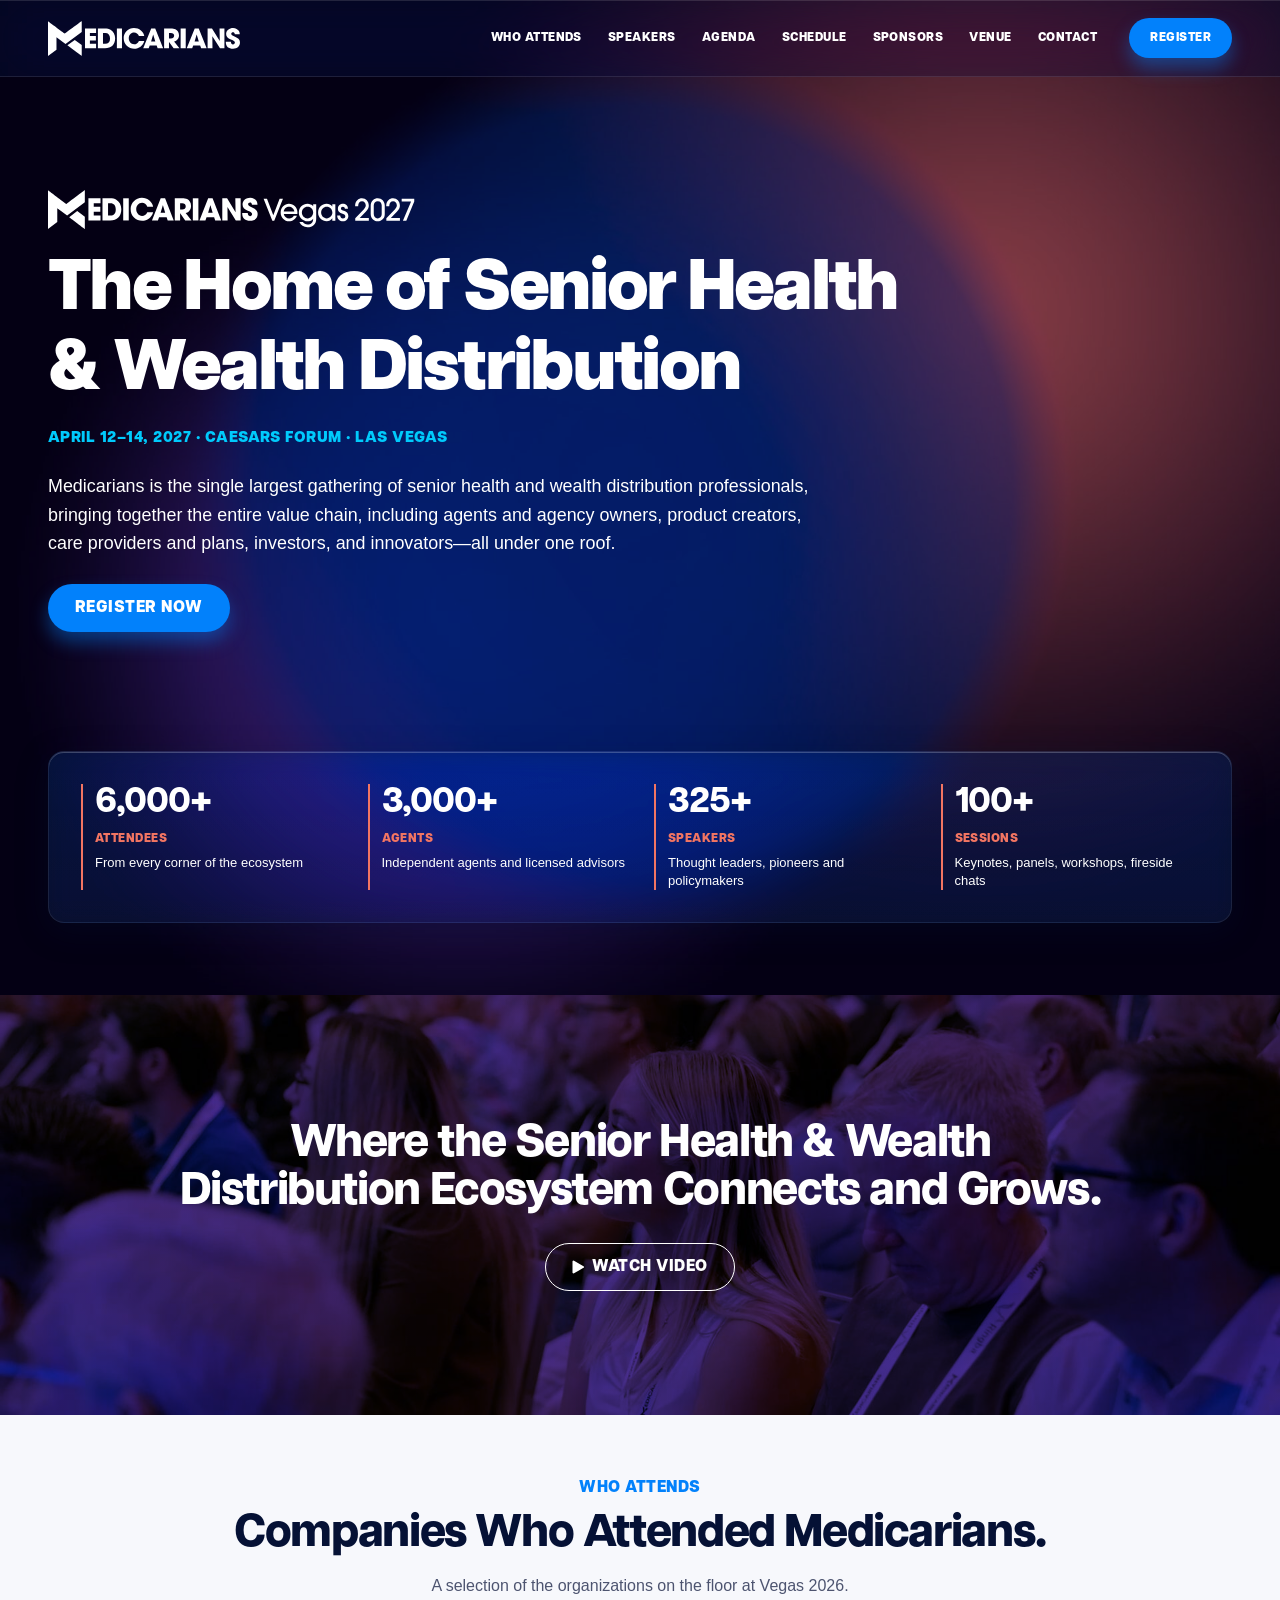
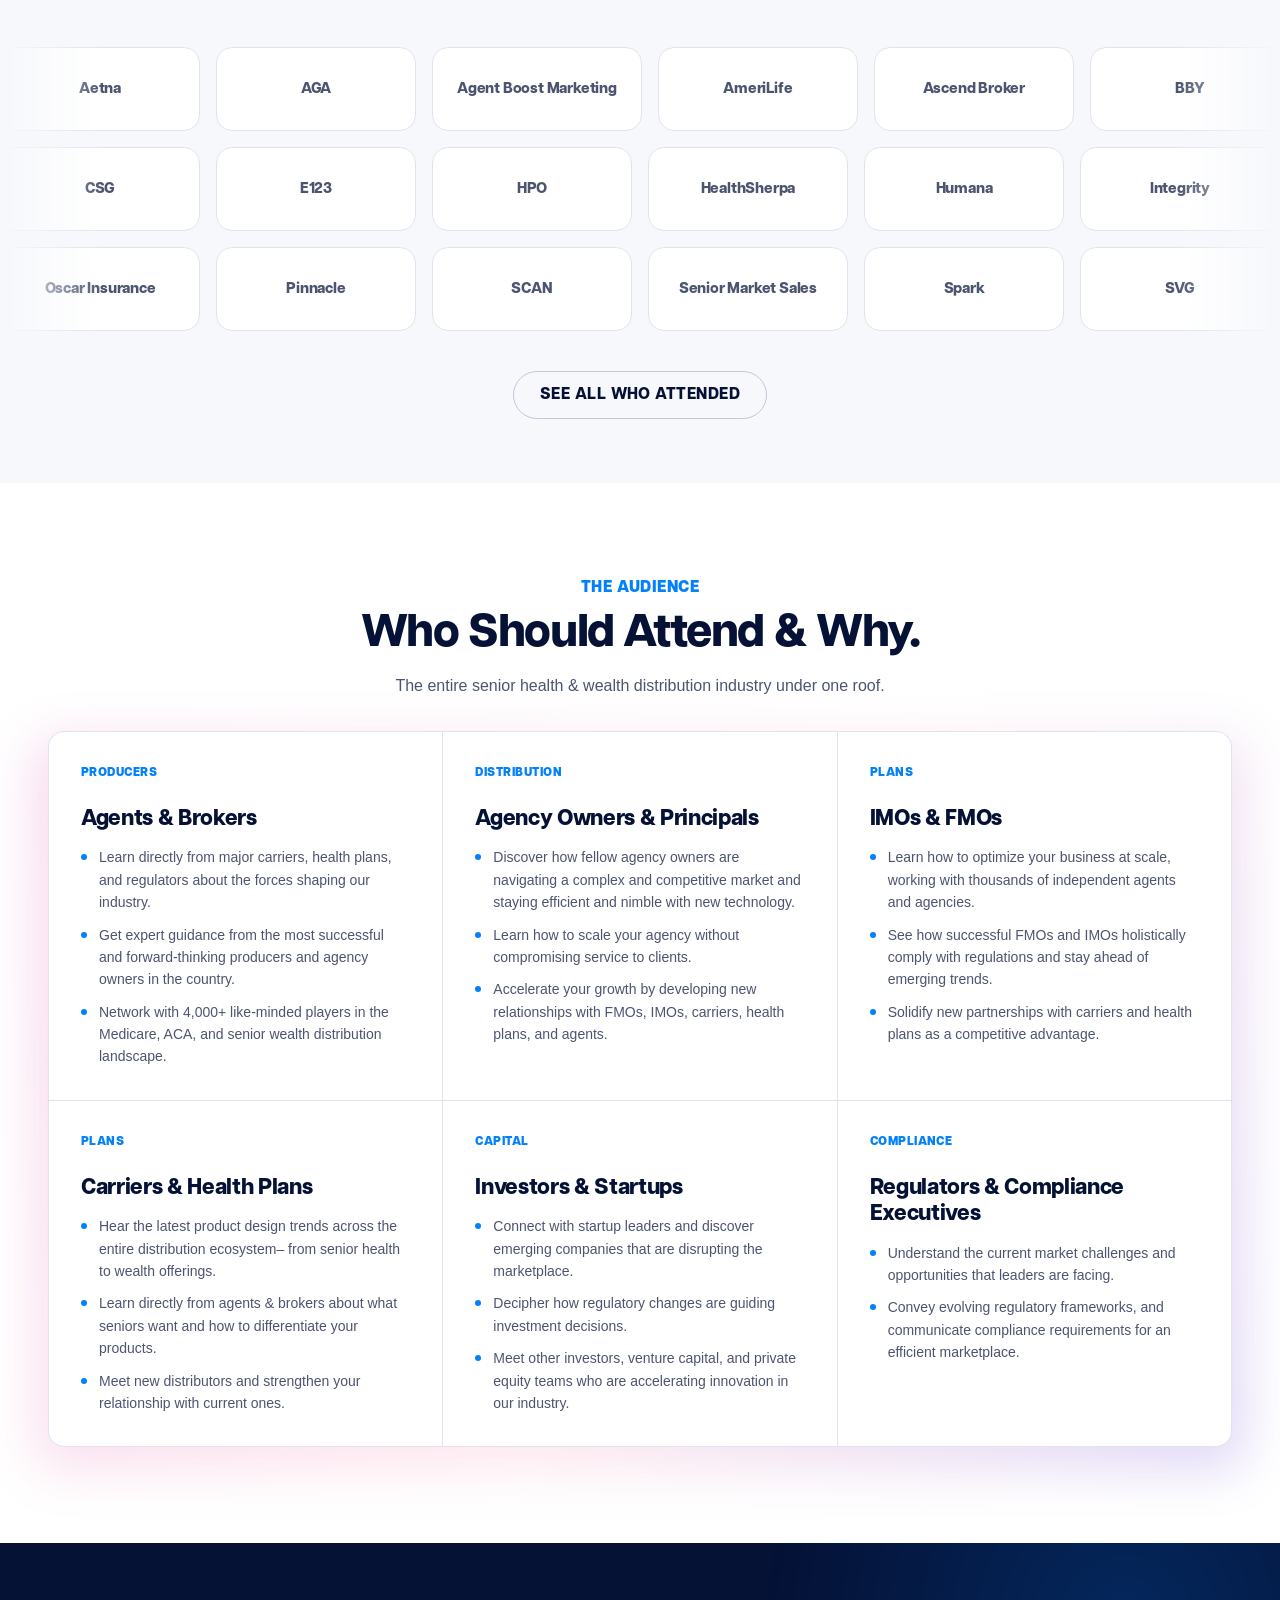
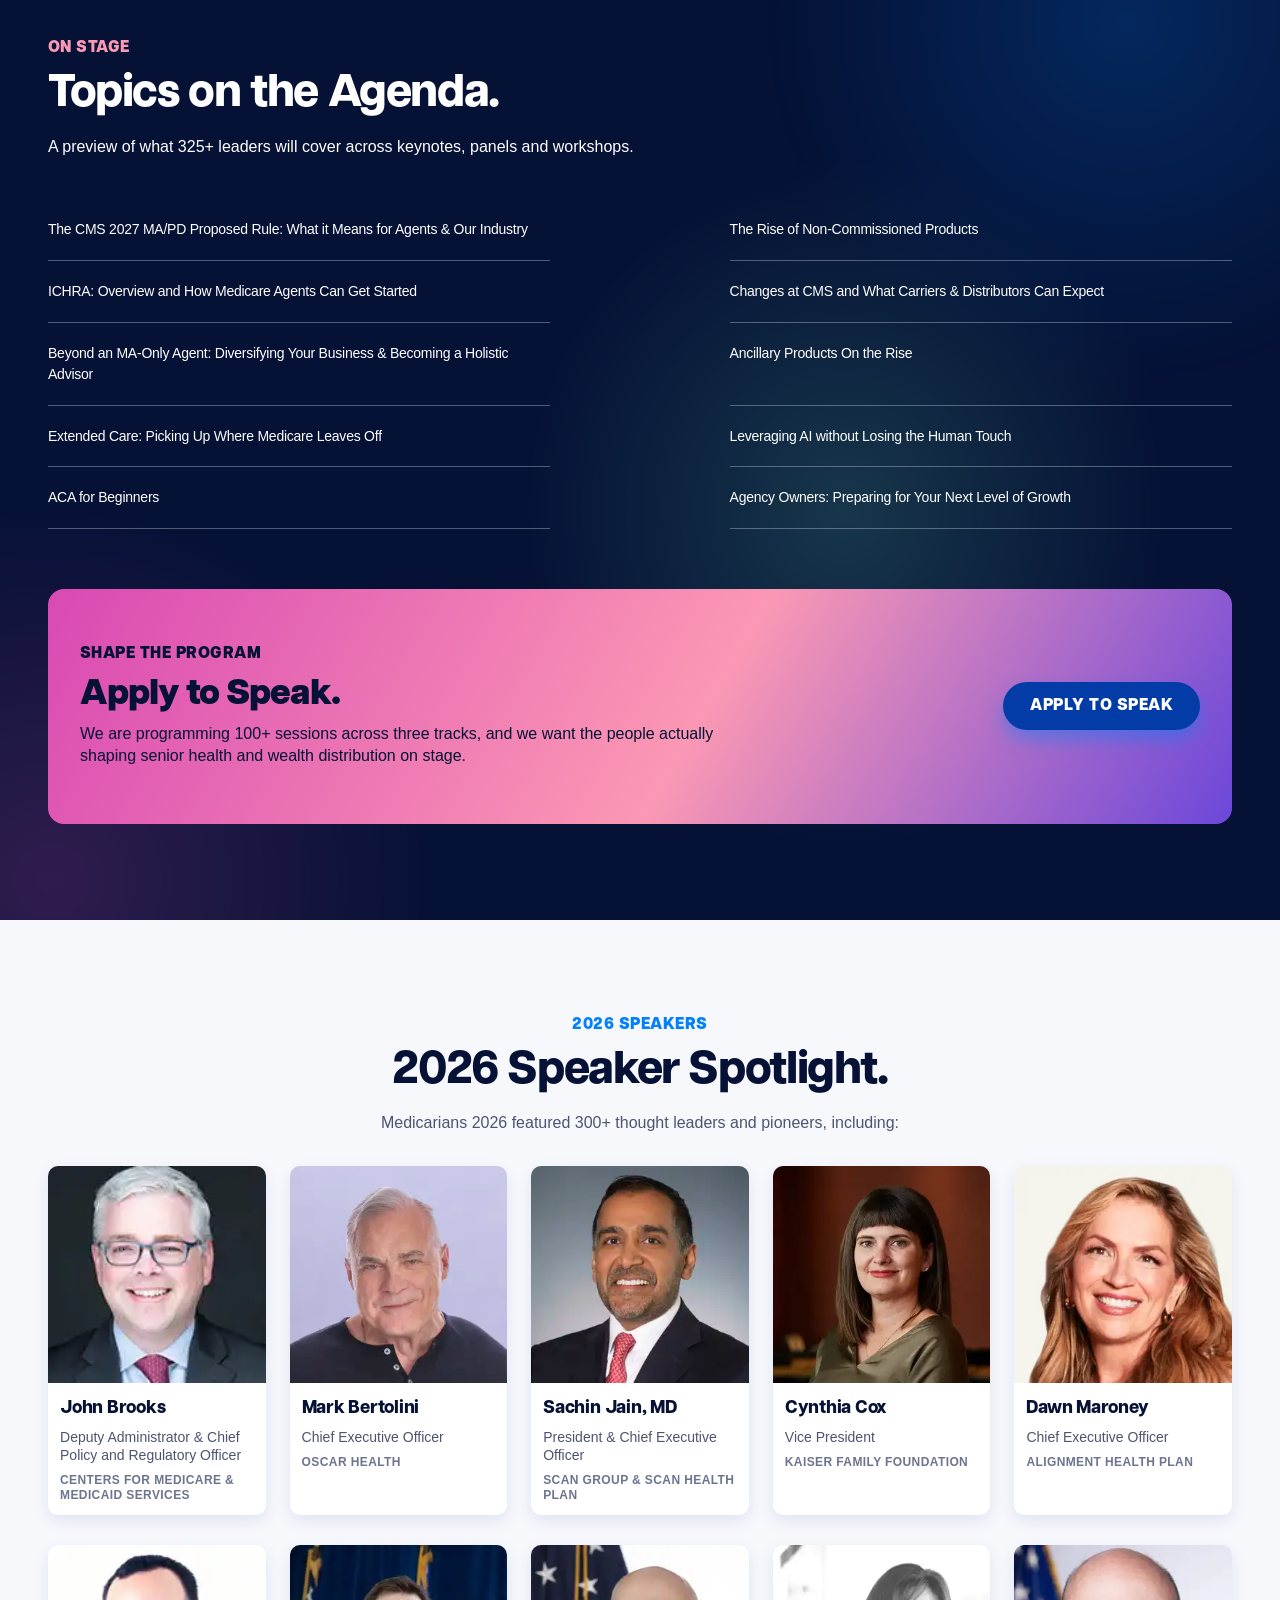
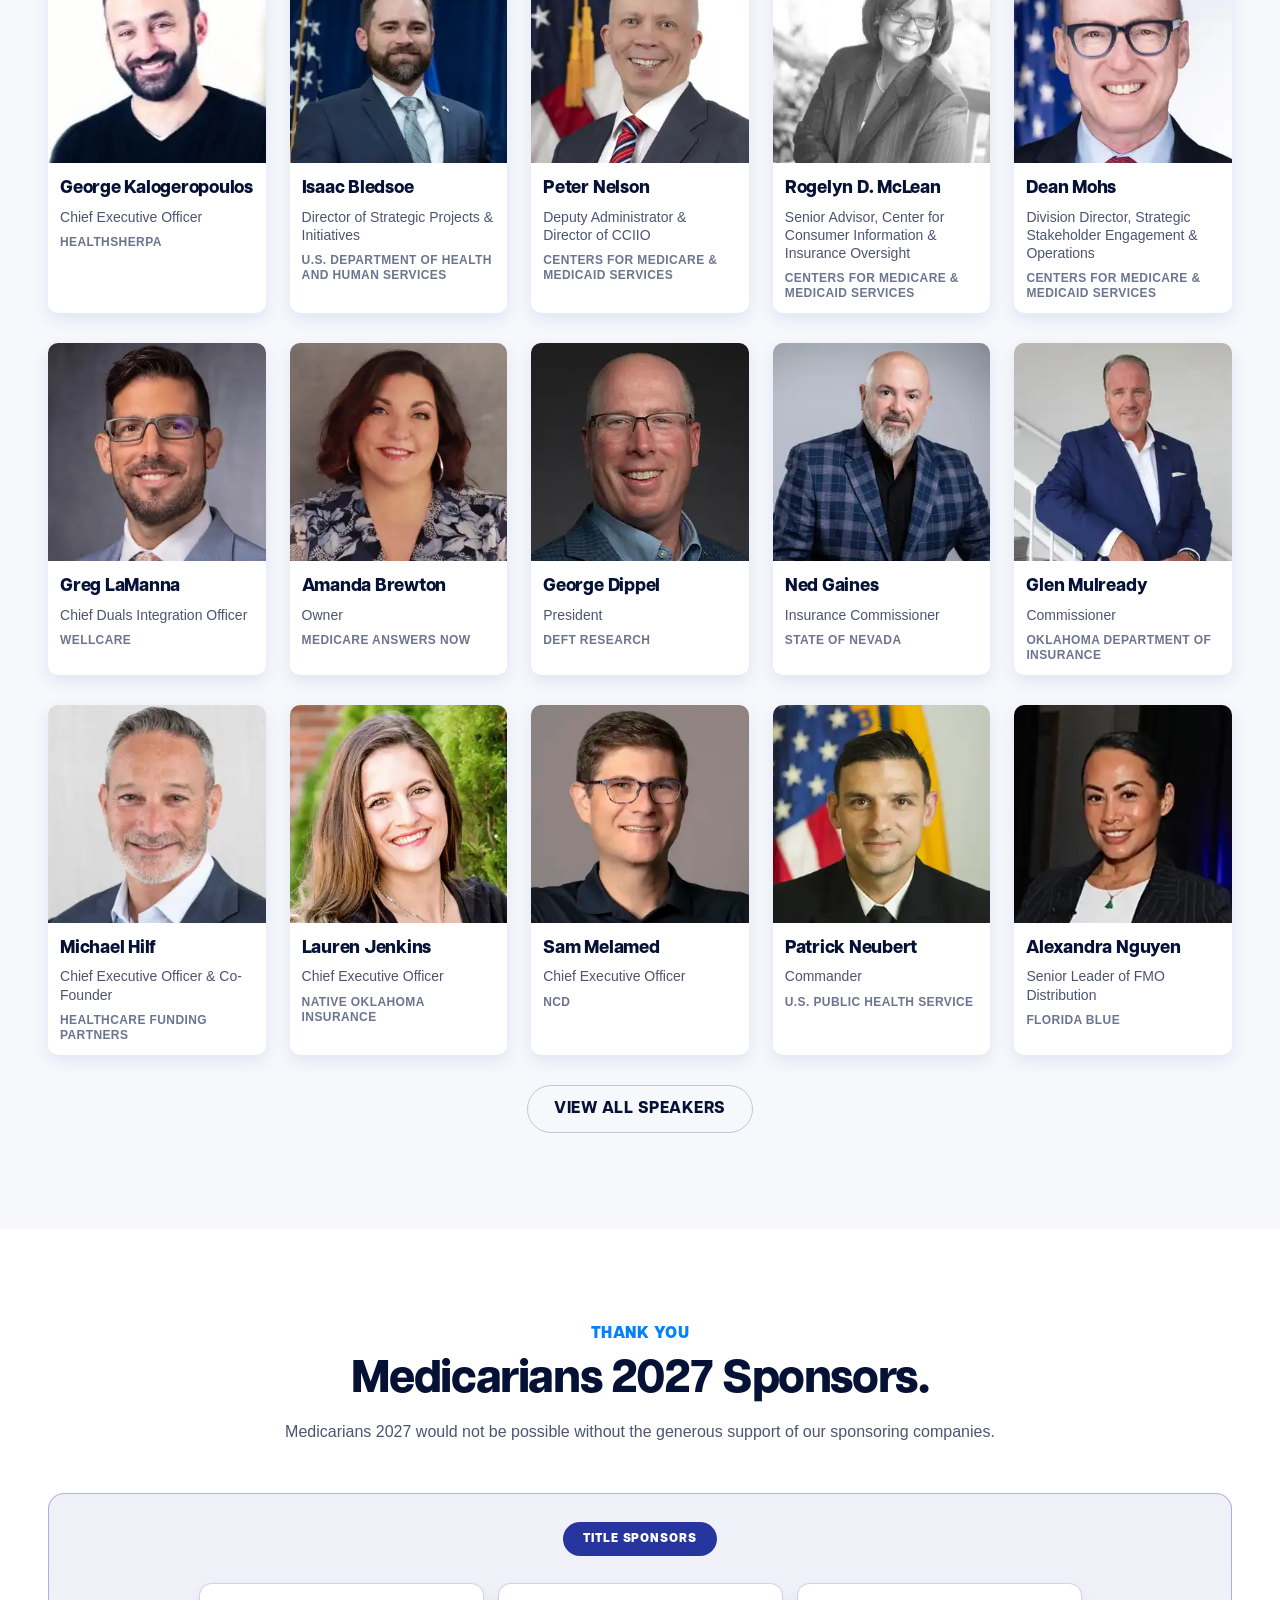
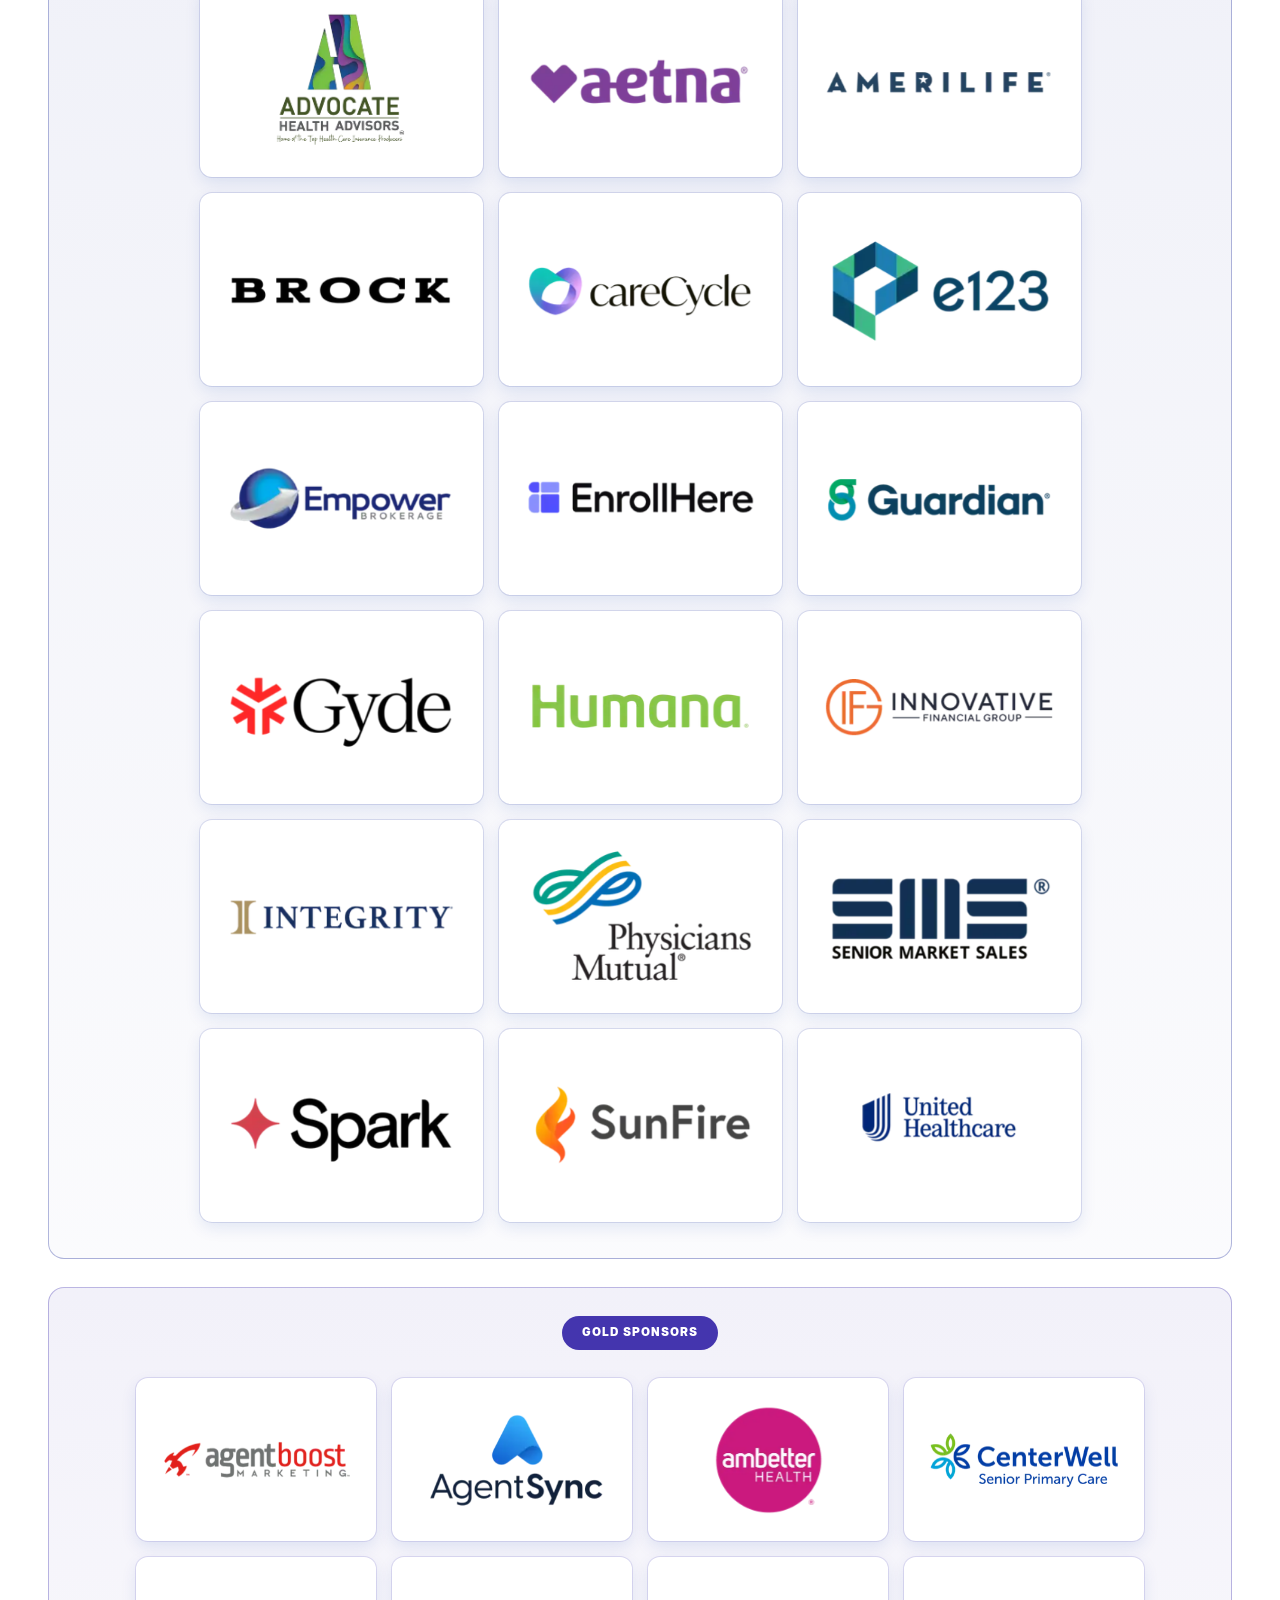
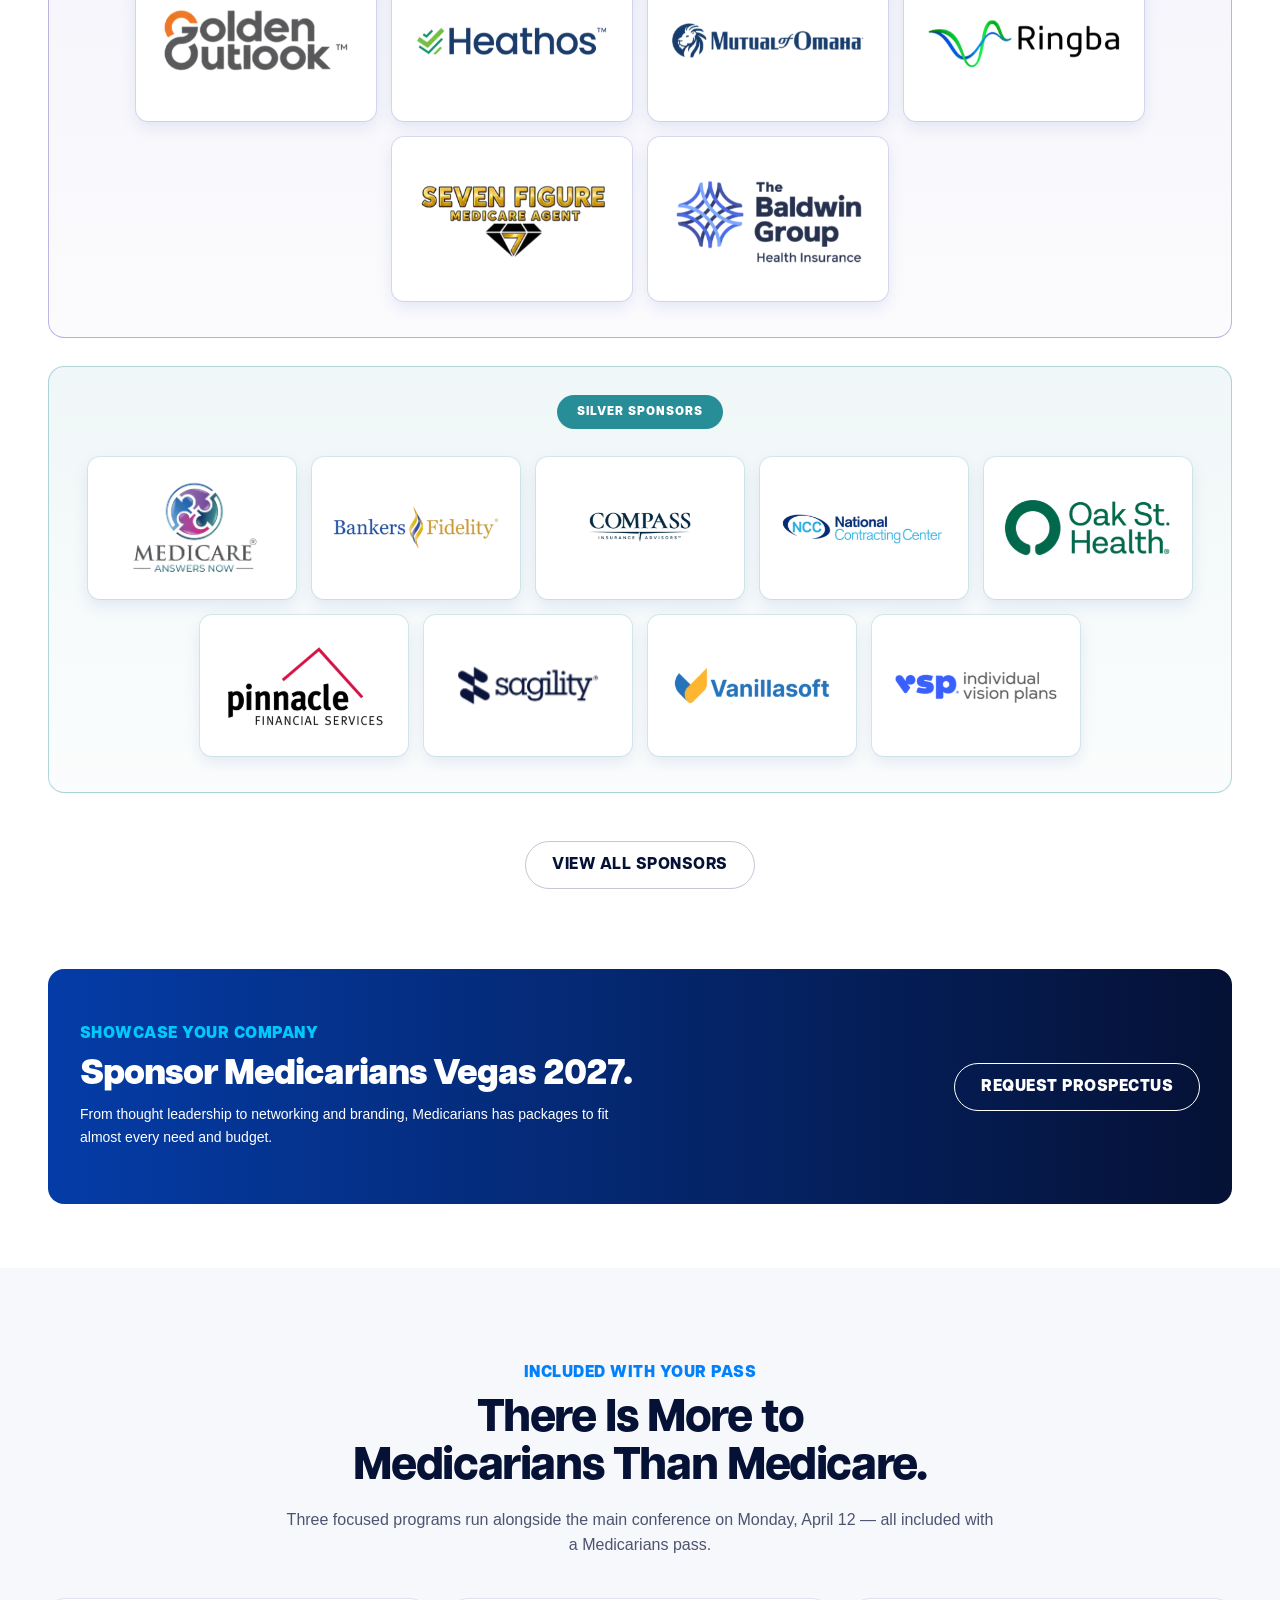
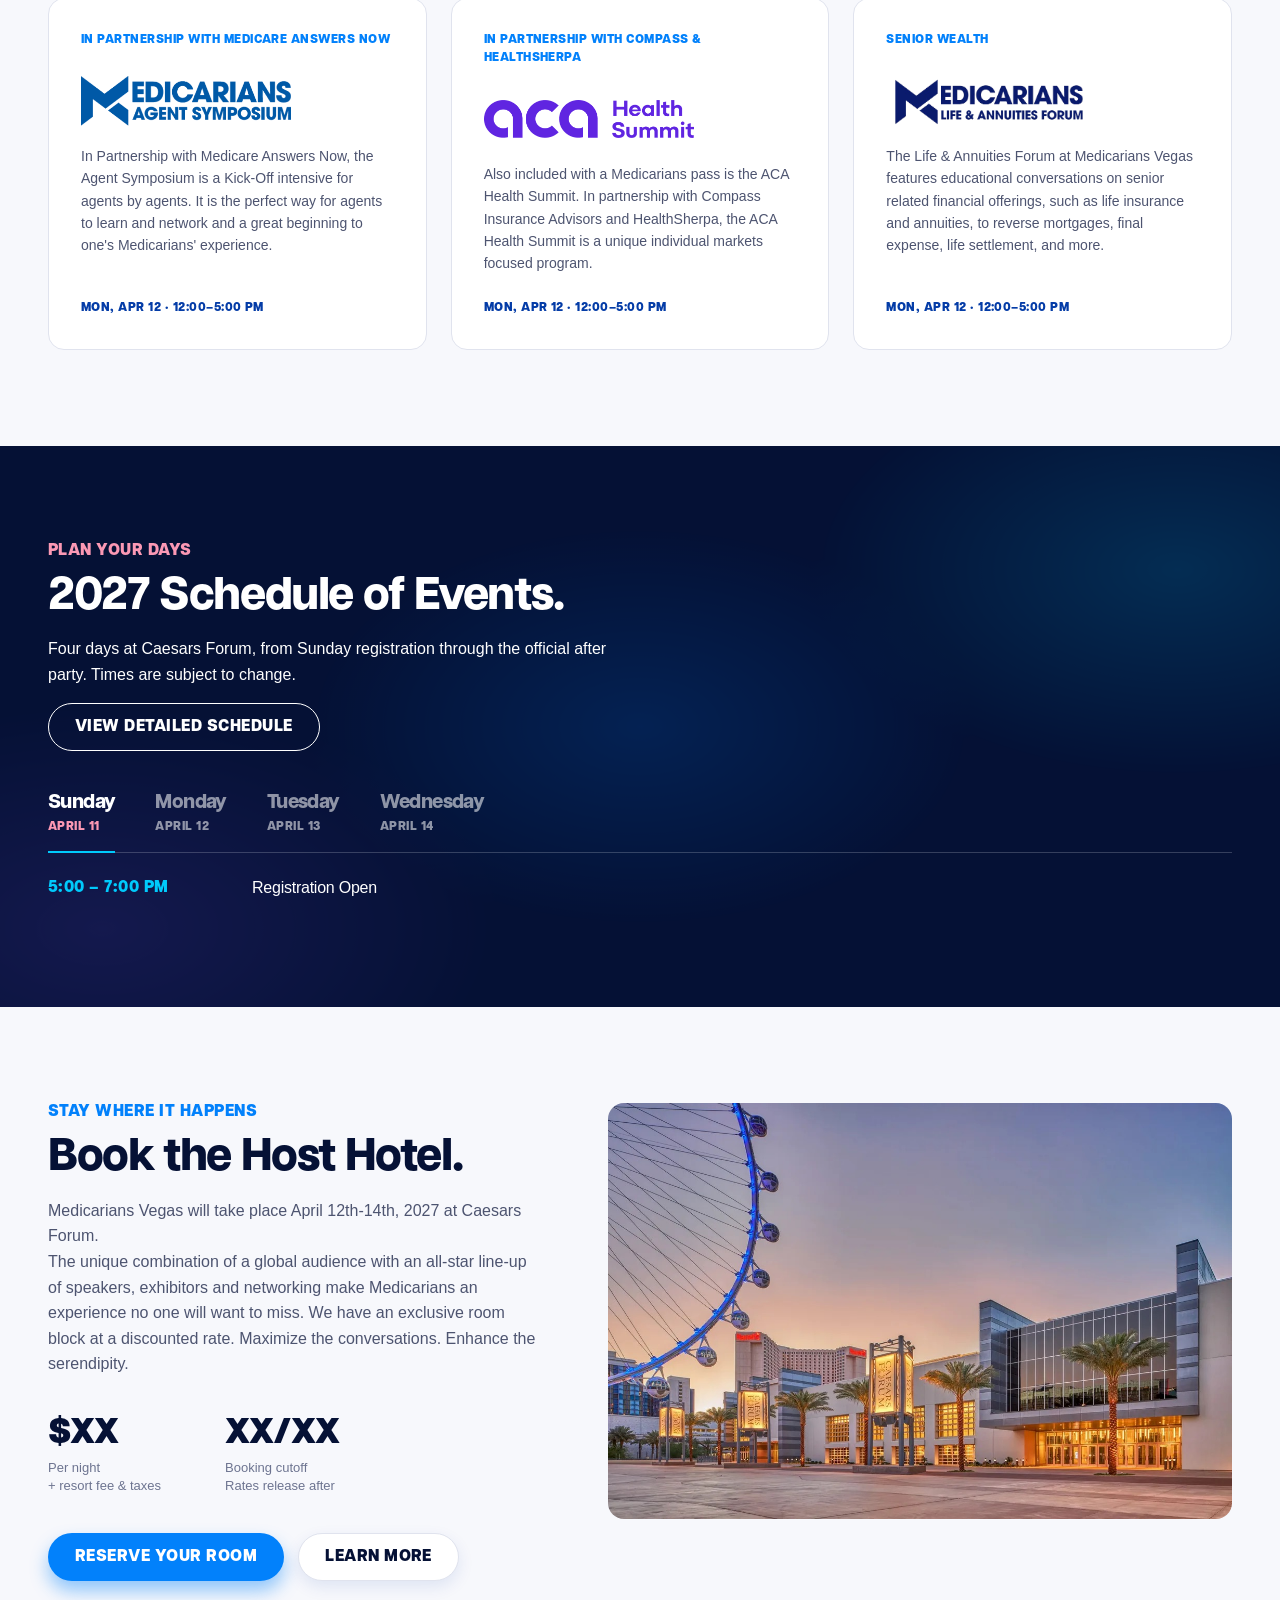
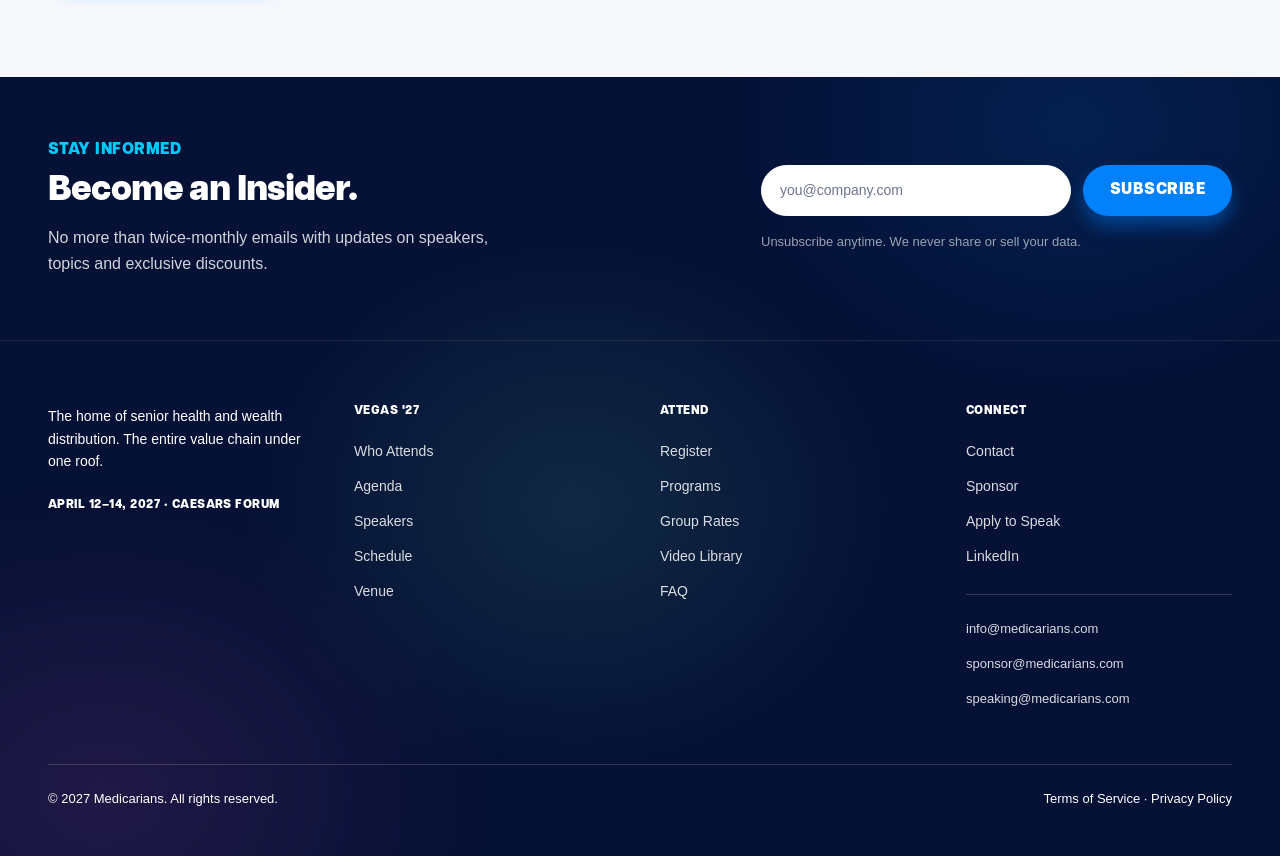
==== commit 1c81935b: "Footer and topics update" ====
--- a/index.html
+++ b/index.html
@@ -302,18 +302,18 @@
         <p class="section-head__lede section-head__lede--light">A preview of what 325+ leaders will cover across keynotes, panels and workshops.</p>
       </div>
 
-      <ol class="topics" id="tracks">
-        <li class="topic"><span class="topic__num">01</span><span class="topic__title">The CMS 2027 MA/PD Proposed Rule: What it Means for Agents &amp; Our Industry</span></li>
-        <li class="topic"><span class="topic__num">02</span><span class="topic__title">The Rise of Non-Commissioned Products</span></li>
-        <li class="topic"><span class="topic__num">03</span><span class="topic__title">ICHRA: Overview and How Medicare Agents Can Get Started</span></li>
-        <li class="topic"><span class="topic__num">04</span><span class="topic__title">Changes at CMS and What Carriers &amp; Distributors Can Expect</span></li>
-        <li class="topic"><span class="topic__num">05</span><span class="topic__title">Beyond an MA-Only Agent: Diversifying Your Business &amp; Becoming a Holistic Advisor</span></li>
-        <li class="topic"><span class="topic__num">06</span><span class="topic__title">Ancillary Products On the Rise</span></li>
-        <li class="topic"><span class="topic__num">07</span><span class="topic__title">Extended Care: Picking Up Where Medicare Leaves Off</span></li>
-        <li class="topic"><span class="topic__num">08</span><span class="topic__title">Leveraging AI without Losing the Human Touch</span></li>
-        <li class="topic"><span class="topic__num">09</span><span class="topic__title">ACA for Beginners</span></li>
-        <li class="topic"><span class="topic__num">10</span><span class="topic__title">Agency Owners: Preparing for Your Next Level of Growth</span></li>
-      </ol>
+      <ul class="topics" id="tracks">
+        <li class="topic"><span class="topic__title">The CMS 2027 MA/PD Proposed Rule: What it Means for Agents &amp; Our Industry</span></li>
+        <li class="topic"><span class="topic__title">The Rise of Non-Commissioned Products</span></li>
+        <li class="topic"><span class="topic__title">ICHRA: Overview and How Medicare Agents Can Get Started</span></li>
+        <li class="topic"><span class="topic__title">Changes at CMS and What Carriers &amp; Distributors Can Expect</span></li>
+        <li class="topic"><span class="topic__title">Beyond an MA-Only Agent: Diversifying Your Business &amp; Becoming a Holistic Advisor</span></li>
+        <li class="topic"><span class="topic__title">Ancillary Products On the Rise</span></li>
+        <li class="topic"><span class="topic__title">Extended Care: Picking Up Where Medicare Leaves Off</span></li>
+        <li class="topic"><span class="topic__title">Leveraging AI without Losing the Human Touch</span></li>
+        <li class="topic"><span class="topic__title">ACA for Beginners</span></li>
+        <li class="topic"><span class="topic__title">Agency Owners: Preparing for Your Next Level of Growth</span></li>
+      </ul>
 
       <div class="banner banner--speak" id="speak">
         <div class="banner__copy">
@@ -551,6 +551,25 @@
               aria-controls="speaker-grid" aria-expanded="true" hidden>View All Speakers</button>
     </div>
   </section>
+
+  <!-- Speaker bio dialog. Empty in the markup: script.js fills it from the card
+       that was clicked, so one dialog serves every speaker. -->
+  <dialog class="speaker-modal" id="speaker-modal" aria-labelledby="speaker-modal-name">
+    <button class="speaker-modal__close" type="button" data-speaker-close aria-label="Close speaker bio">
+      <svg viewBox="0 0 16 16" width="16" height="16" aria-hidden="true" focusable="false">
+        <path d="M1 1l14 14M15 1L1 15" stroke="currentColor" stroke-width="2" stroke-linecap="round"/>
+      </svg>
+    </button>
+    <div class="speaker-modal__inner">
+      <img class="speaker-modal__photo" data-speaker-photo src="" alt="" width="300" height="300">
+      <div class="speaker-modal__body">
+        <h2 class="speaker-modal__name" id="speaker-modal-name" data-speaker-name></h2>
+        <p class="speaker-modal__role" data-speaker-role></p>
+        <p class="speaker-modal__org" data-speaker-org></p>
+        <div class="speaker-modal__bio" data-speaker-bio></div>
+      </div>
+    </div>
+  </dialog>
 
   <!-- =========================== Sponsors =========================== -->
   <section class="section sponsors" id="sponsors">
@@ -930,19 +949,32 @@
           </div>
         </dl>
 
-        <a class="btn btn--primary" href="venue.html">Reserve Your Room</a>
+        <div class="venue__actions">
+          <!-- No href yet — the room block link isn't live. -->
+          <a class="btn btn--primary">Reserve Your Room</a>
+          <a class="btn btn--white" href="venue.html">Learn More</a>
+        </div>
       </div>
 
       <img class="venue__photo" src="assets/img/venue.jpg" alt="The host hotel and Las Vegas skyline at dusk" width="1200" height="800" loading="lazy">
     </div>
   </section>
+
+</main>
+
+<!-- ==================== Closing plate (newsletter + footer) ====================
+     One navy plate carrying a single bloom layer behind both blocks. Painting
+     the bloom on each section separately restarted the gradient at the seam,
+     which read as a hard band; here the only thing marking the join is the
+     hairline rule on the footer. -->
+<div class="closing section--bloom">
 
   <!-- ============================ Newsletter ============================ -->
   <section class="section section--slim newsletter" id="insider">
     <div class="container newsletter__inner">
       <div class="newsletter__copy">
-        <p class="eyebrow eyebrow--navy">Stay Informed</p>
-        <h2 class="h3-lg h3-lg--navy">Become an Insider.</h2>
+        <p class="eyebrow eyebrow--cyan">Stay Informed</p>
+        <h2 class="h3-lg">Become an Insider.</h2>
         <p class="newsletter__body">No more than twice-monthly emails with updates on speakers, topics and exclusive discounts.</p>
       </div>
 
@@ -950,68 +982,68 @@
         <div class="newsletter__row">
           <label class="visually-hidden" for="newsletter-email">Email address</label>
           <input class="newsletter__input" id="newsletter-email" type="email" name="email" placeholder="you@company.com" autocomplete="email" required>
-          <button class="btn btn--deep" type="submit">Subscribe</button>
+          <button class="btn btn--primary" type="submit">Subscribe</button>
         </div>
         <p class="newsletter__note">Unsubscribe anytime. We never share or sell your data.</p>
       </form>
     </div>
   </section>
 
-</main>
-
-<!-- ============================ Footer ============================ -->
-<footer class="site-footer section--bloom" id="contact">
-  <div class="container">
-    <div class="site-footer__cols">
-      <div class="site-footer__brand">
-        <p class="site-footer__blurb">The home of senior health and wealth distribution. The entire value chain under one roof.</p>
-        <p class="site-footer__date">April 12–14, 2027 · Caesars Forum</p>
-      </div>
-
-      <nav class="site-footer__col" aria-label="Vegas '27">
-        <h2 class="site-footer__heading">Vegas '27</h2>
-        <ul class="site-footer__list">
-          <li><a href="#who-attends">Who Attends</a></li>
-          <li><a href="#agenda">Agenda</a></li>
-          <li><a href="#speakers">Speakers</a></li>
-          <li><a href="#schedule">Schedule</a></li>
-          <li><a href="#venue">Venue</a></li>
-        </ul>
-      </nav>
-
-      <nav class="site-footer__col" aria-label="Attend">
-        <h2 class="site-footer__heading">Attend</h2>
-        <ul class="site-footer__list">
-          <li><a href="#register">Register</a></li>
-          <li><a href="#programs">Programs</a></li>
-          <li><a href="#insider">Group Rates</a></li>
-          <li><a href="#insider">Video Library</a></li>
-          <li><a href="#insider">FAQ</a></li>
-        </ul>
-      </nav>
-
-      <div class="site-footer__col">
-        <h2 class="site-footer__heading">Connect</h2>
-        <ul class="site-footer__list">
-          <li><a href="contact.html">Contact</a></li>
-          <li><a href="#sponsors">Sponsor</a></li>
-          <li><a href="#speak">Apply to Speak</a></li>
-          <li><a href="#insider">LinkedIn</a></li>
-        </ul>
-        <ul class="site-footer__list site-footer__list--mail">
-          <li><a href="mailto:info@medicarians.com">info@medicarians.com</a></li>
-          <li><a href="mailto:sponsor@medicarians.com">sponsor@medicarians.com</a></li>
-          <li><a href="mailto:speaking@medicarians.com">speaking@medicarians.com</a></li>
-        </ul>
-      </div>
-    </div>
-
-    <div class="site-footer__bottom">
-      <p>© 2027 Medicarians. All rights reserved.</p>
-      <p><a href="#insider">Terms of Service</a> · <a href="#insider">Privacy Policy</a></p>
-    </div>
-  </div>
-</footer>
+  <!-- ============================ Footer ============================ -->
+  <footer class="site-footer" id="contact">
+    <div class="container">
+      <div class="site-footer__cols">
+        <div class="site-footer__brand">
+          <p class="site-footer__blurb">The home of senior health and wealth distribution. The entire value chain under one roof.</p>
+          <p class="site-footer__date">April 12–14, 2027 · Caesars Forum</p>
+        </div>
+
+        <nav class="site-footer__col" aria-label="Vegas '27">
+          <h2 class="site-footer__heading">Vegas '27</h2>
+          <ul class="site-footer__list">
+            <li><a href="#who-attends">Who Attends</a></li>
+            <li><a href="#agenda">Agenda</a></li>
+            <li><a href="#speakers">Speakers</a></li>
+            <li><a href="#schedule">Schedule</a></li>
+            <li><a href="#venue">Venue</a></li>
+          </ul>
+        </nav>
+
+        <nav class="site-footer__col" aria-label="Attend">
+          <h2 class="site-footer__heading">Attend</h2>
+          <ul class="site-footer__list">
+            <li><a href="#register">Register</a></li>
+            <li><a href="#programs">Programs</a></li>
+            <li><a href="#insider">Group Rates</a></li>
+            <li><a href="#insider">Video Library</a></li>
+            <li><a href="#insider">FAQ</a></li>
+          </ul>
+        </nav>
+
+        <div class="site-footer__col">
+          <h2 class="site-footer__heading">Connect</h2>
+          <ul class="site-footer__list">
+            <li><a href="contact.html">Contact</a></li>
+            <li><a href="#sponsors">Sponsor</a></li>
+            <li><a href="#speak">Apply to Speak</a></li>
+            <li><a href="#insider">LinkedIn</a></li>
+          </ul>
+          <ul class="site-footer__list site-footer__list--mail">
+            <li><a href="mailto:info@medicarians.com">info@medicarians.com</a></li>
+            <li><a href="mailto:sponsor@medicarians.com">sponsor@medicarians.com</a></li>
+            <li><a href="mailto:speaking@medicarians.com">speaking@medicarians.com</a></li>
+          </ul>
+        </div>
+      </div>
+
+      <div class="site-footer__bottom">
+        <p>© 2027 Medicarians. All rights reserved.</p>
+        <p><a href="#insider">Terms of Service</a> · <a href="#insider">Privacy Policy</a></p>
+      </div>
+    </div>
+  </footer>
+
+</div>
 
 <script src="script.js"></script>
 </body>
--- a/styles.css
+++ b/styles.css
@@ -291,6 +291,14 @@
   color: #fff;
 }
 .btn--outline-light:hover { background: #fff; color: var(--navy); }
+
+.btn--white {
+  background: #fff;
+  border-color: var(--line);
+  color: var(--navy);
+  box-shadow: var(--shadow-card);
+}
+.btn--white:hover { border-color: var(--navy); }
 
 .btn--outline-dark {
   background: transparent; /* <button> would otherwise fall back to buttonface */
@@ -925,8 +933,10 @@
   --bloom-c-at: 50% 50%;
   --bloom-strength: 0.15;
 }
-/* Lowest of the three — the footer is nearly all 13–14px link text. */
-.site-footer {
+/* Lowest of the three — the closing plate is nearly all 13–14px link text.
+   The plate spans the newsletter and the footer together, so the centres are
+   read against that taller box, not the footer alone. */
+.closing {
   --bloom-a-at: 84% 6%;
   --bloom-b-at: 8% 92%;
   --bloom-c-at: 45% 55%;
@@ -944,18 +954,8 @@
 .topic {
   display: flex;
   align-items: baseline;
-  gap: 22px;
   padding-block: 20px;
   border-bottom: 1px solid rgba(224, 227, 238, 0.35);
-}
-.topic__num {
-  flex: 0 0 16px;
-  font-family: var(--font-display);
-  font-weight: 900;
-  font-size: 12px;
-  line-height: 18px;
-  letter-spacing: 0.48px;
-  color: var(--pink);
 }
 .topic__title {
   font-size: 14px;
@@ -1086,6 +1086,133 @@
 }
 /* Beats the display:flex above so the no-JS `hidden` attribute still holds. */
 .speakers__cta[hidden] { display: none; }
+
+/* --- Speaker bio modal ---------------------------------------------------
+   script.js overlays each card with a full-bleed button rather than wrapping
+   the contents in one, so the card markup (and the DB fields behind it) stays
+   as it is. The card is the positioning context for that overlay.
+   ------------------------------------------------------------------------ */
+.speaker-card { position: relative; }
+
+.speaker-card__trigger {
+  position: absolute;
+  inset: 0;
+  z-index: 1;
+  padding: 0;
+  border: 0;
+  border-radius: inherit;
+  background: transparent;
+  cursor: pointer;
+}
+/* The card already lifts on hover, so the focus ring is the only visual the
+   overlay needs of its own. Drawn inside the bounds — an outline on a 0-inset
+   overlay would otherwise sit half under the neighbouring card. */
+.speaker-card__trigger:focus-visible {
+  outline: none;
+  box-shadow: inset 0 0 0 3px var(--blue);
+}
+/* Keyboard focus lands on the invisible overlay, so mirror the hover lift onto
+   the card itself. */
+.speaker-card:focus-within {
+  transform: translateY(-4px);
+  box-shadow: 0 14px 28px rgba(4, 60, 167, 0.16);
+}
+
+.speaker-modal {
+  width: min(1040px, calc(100vw - 2 * var(--gutter)));
+  max-width: none;
+  max-height: calc(100vh - 80px);
+  padding: 0;
+  border: 0;
+  border-radius: 24px;
+  background: #fff;
+  overflow: hidden; /* clips the scrolling body to the rounded corners */
+  box-shadow: 0 40px 90px rgba(5, 17, 53, 0.38);
+}
+.speaker-modal::backdrop {
+  background: rgba(8, 0, 41, 0.82);
+  backdrop-filter: blur(4px);
+}
+
+/* The panel is the scroll container: a long bio scrolls inside the dialog
+   instead of pushing it taller than the viewport. */
+.speaker-modal__inner {
+  display: grid;
+  grid-template-columns: minmax(0, 300px) minmax(0, 1fr);
+  gap: 36px;
+  max-height: calc(100vh - 80px);
+  padding: 40px;
+  overflow-y: auto;
+  overscroll-behavior: contain;
+}
+
+.speaker-modal__photo {
+  width: 100%;
+  aspect-ratio: 1 / 1;
+  object-fit: cover;
+  object-position: 50% 25%;
+  border-radius: var(--r-md);
+  background: rgba(2, 129, 251, 0.08);
+}
+
+.speaker-modal__body {
+  display: flex;
+  flex-direction: column;
+  gap: 10px;
+  /* Clears the close button, which sits in the same top-right corner. */
+  padding-right: 44px;
+}
+.speaker-modal__name {
+  margin: 0;
+  font-family: var(--font-display);
+  font-weight: 800;
+  font-size: clamp(26px, 2.6vw, 34px);
+  line-height: 1.1;
+  letter-spacing: -0.03em;
+  color: var(--navy);
+}
+.speaker-modal__role {
+  font-size: 18px;
+  line-height: 1.4;
+  color: var(--ink-muted);
+}
+.speaker-modal__org {
+  font-size: 12px;
+  font-weight: 700;
+  line-height: 15px;
+  letter-spacing: 0.4px;
+  text-transform: uppercase;
+  color: var(--blue-deep);
+}
+.speaker-modal__bio {
+  margin-top: 10px;
+  display: flex;
+  flex-direction: column;
+  gap: 16px;
+  font-size: 16px;
+  line-height: 1.65;
+  color: var(--ink-muted);
+}
+.speaker-modal__bio p { margin: 0; }
+
+.speaker-modal__close {
+  position: absolute;
+  z-index: 2;
+  inset: 24px 24px auto auto;
+  display: inline-flex;
+  align-items: center;
+  justify-content: center;
+  width: 40px;
+  height: 40px;
+  padding: 0;
+  border: 0;
+  border-radius: 50%;
+  background: rgba(5, 17, 53, 0.06);
+  color: var(--navy);
+  cursor: pointer;
+  transition: background-color 0.15s ease;
+}
+.speaker-modal__close:hover { background: rgba(5, 17, 53, 0.14); }
 
 /* ========================================================== Schedule ====== */
 .schedule__days { margin-top: 40px; }
@@ -1417,6 +1544,11 @@
   font-size: 13px;
   line-height: 18.2px;
   color: var(--ink-faint);
+}
+.venue__actions {
+  display: flex;
+  flex-wrap: wrap;
+  gap: 14px;
 }
 
 /* ===================================================== Venue page ========= */
@@ -1979,7 +2111,9 @@
 .quick-links a:hover { color: var(--blue); }
 
 /* ======================================================== Newsletter ====== */
-.newsletter { background: var(--cyan); }
+/* Transparent — the navy and the bloom both come from .closing, so the plate
+   runs unbroken into the footer. */
+.newsletter { background: transparent; color: #fff; }
 .newsletter__inner {
   display: flex;
   align-items: center;
@@ -1991,7 +2125,7 @@
   margin-top: 16px;
   font-size: 16px;
   line-height: 25.6px;
-  color: var(--navy);
+  color: rgba(255, 255, 255, 0.82);
 }
 
 .newsletter__form { flex: 0 1 471px; }
@@ -2013,20 +2147,37 @@
   color: var(--navy);
 }
 .newsletter__input::placeholder { color: var(--ink-faint); }
-.newsletter__input:focus-visible { outline-color: var(--blue-deep); }
+.newsletter__input:focus-visible { outline-color: var(--cyan); }
 .newsletter__row .btn { flex: 0 0 auto; height: 51px; }
 .newsletter__note {
   margin-top: 16px;
   font-size: 13px;
   line-height: 20.8px;
-  color: var(--blue-deep);
+  color: rgba(255, 255, 255, 0.6);
+}
+
+/* =================================================== Closing plate ======== */
+/* Holds the newsletter and the footer. Both are transparent, so the navy and
+   the single bloom layer below run the full height of the two. */
+.closing {
+  background: var(--navy);
+  color: #fff;
 }
 
 /* =========================================================== Footer ======= */
 .site-footer {
   padding-block: 96px 48px;
-  background: var(--navy);
+  background: transparent;
   color: #fff;
+}
+
+/* Home page only: the footer follows the newsletter on one unbroken plate, so
+   a hairline is the only thing marking the seam — a tenth of white, enough to
+   separate the two blocks without reading as a band edge. The top padding
+   drops to match the newsletter's 64px below, keeping the rule centred. */
+.newsletter + .site-footer {
+  padding-top: 64px;
+  border-top: 1px solid rgba(255, 255, 255, 0.1);
 }
 .site-footer__cols {
   display: grid;
@@ -2183,6 +2334,14 @@
   .speaker-grid { --cols: 3; }
   .speaker-grid.is-collapsed .speaker-card:nth-child(n + 13) { display: none; }
 
+  /* Photo over copy, and capped so a portrait doesn't take the whole panel. */
+  .speaker-modal__inner {
+    grid-template-columns: minmax(0, 1fr);
+    gap: 24px;
+    padding: 32px;
+  }
+  .speaker-modal__photo { max-width: 240px; }
+
   .program-grid { grid-template-columns: 1fr; gap: 16px; }
   .program-card__meta { margin-top: 20px; padding-top: 0; }
 
@@ -2245,6 +2404,8 @@
   .newsletter__copy, .newsletter__form { flex: 1 1 auto; max-width: none; }
 
   .site-footer { padding-block: 72px 40px; }
+  /* Matches .section--slim above it, so the seam rule stays centred. */
+  .newsletter + .site-footer { padding-top: 56px; }
   .site-footer__cols { grid-template-columns: repeat(2, 1fr); gap: 40px 32px; }
   .site-footer__brand { grid-column: 1 / -1; }
 }
@@ -2321,6 +2482,14 @@
   .speaker-grid.is-collapsed .speaker-card:nth-child(n + 9) { display: none; }
   .speaker-card__name { font-size: 16px; }
 
+  .speaker-modal { border-radius: 18px; }
+  .speaker-modal__inner { padding: 24px; }
+  .speaker-modal__photo { max-width: 180px; }
+  .speaker-modal__body { padding-right: 36px; }
+  .speaker-modal__role { font-size: 16px; }
+  .speaker-modal__bio { font-size: 15px; }
+  .speaker-modal__close { inset: 14px 14px auto auto; }
+
   .program-card { padding: 24px; }
 
   .travel-card,
